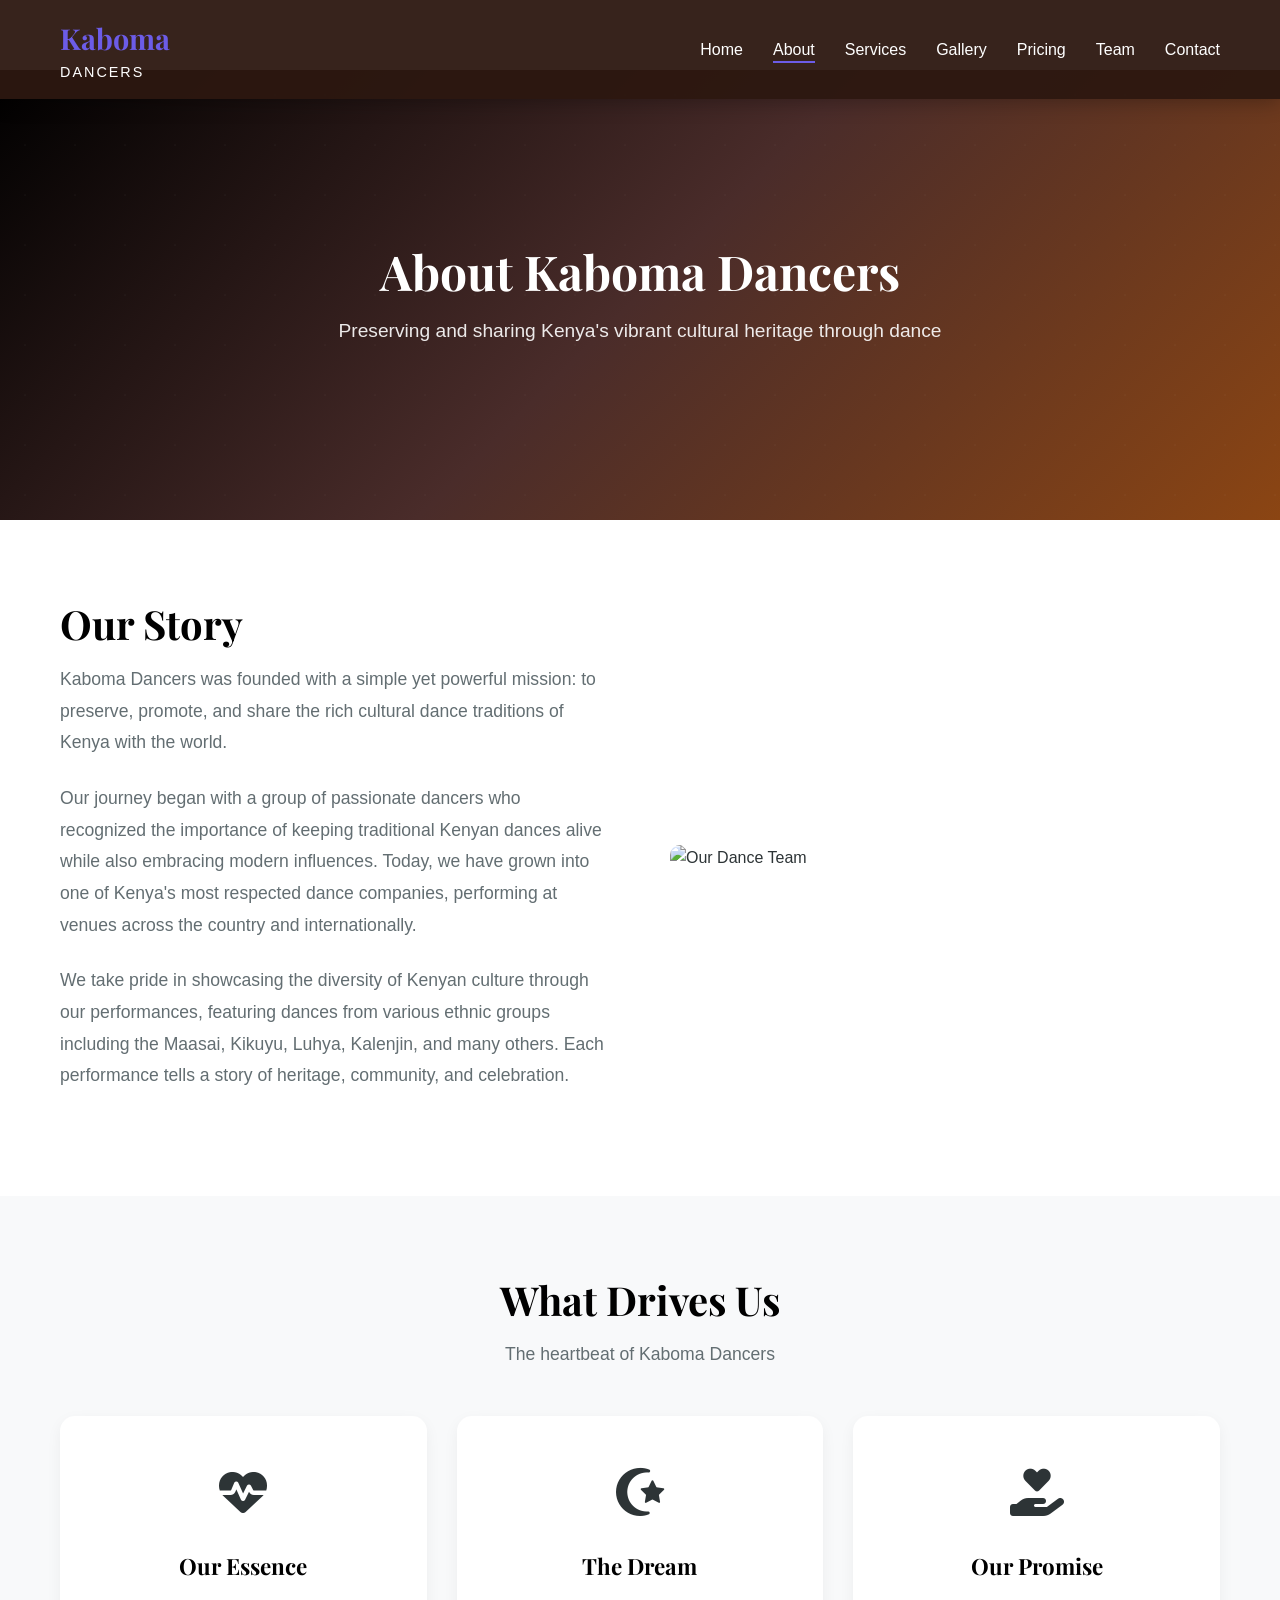
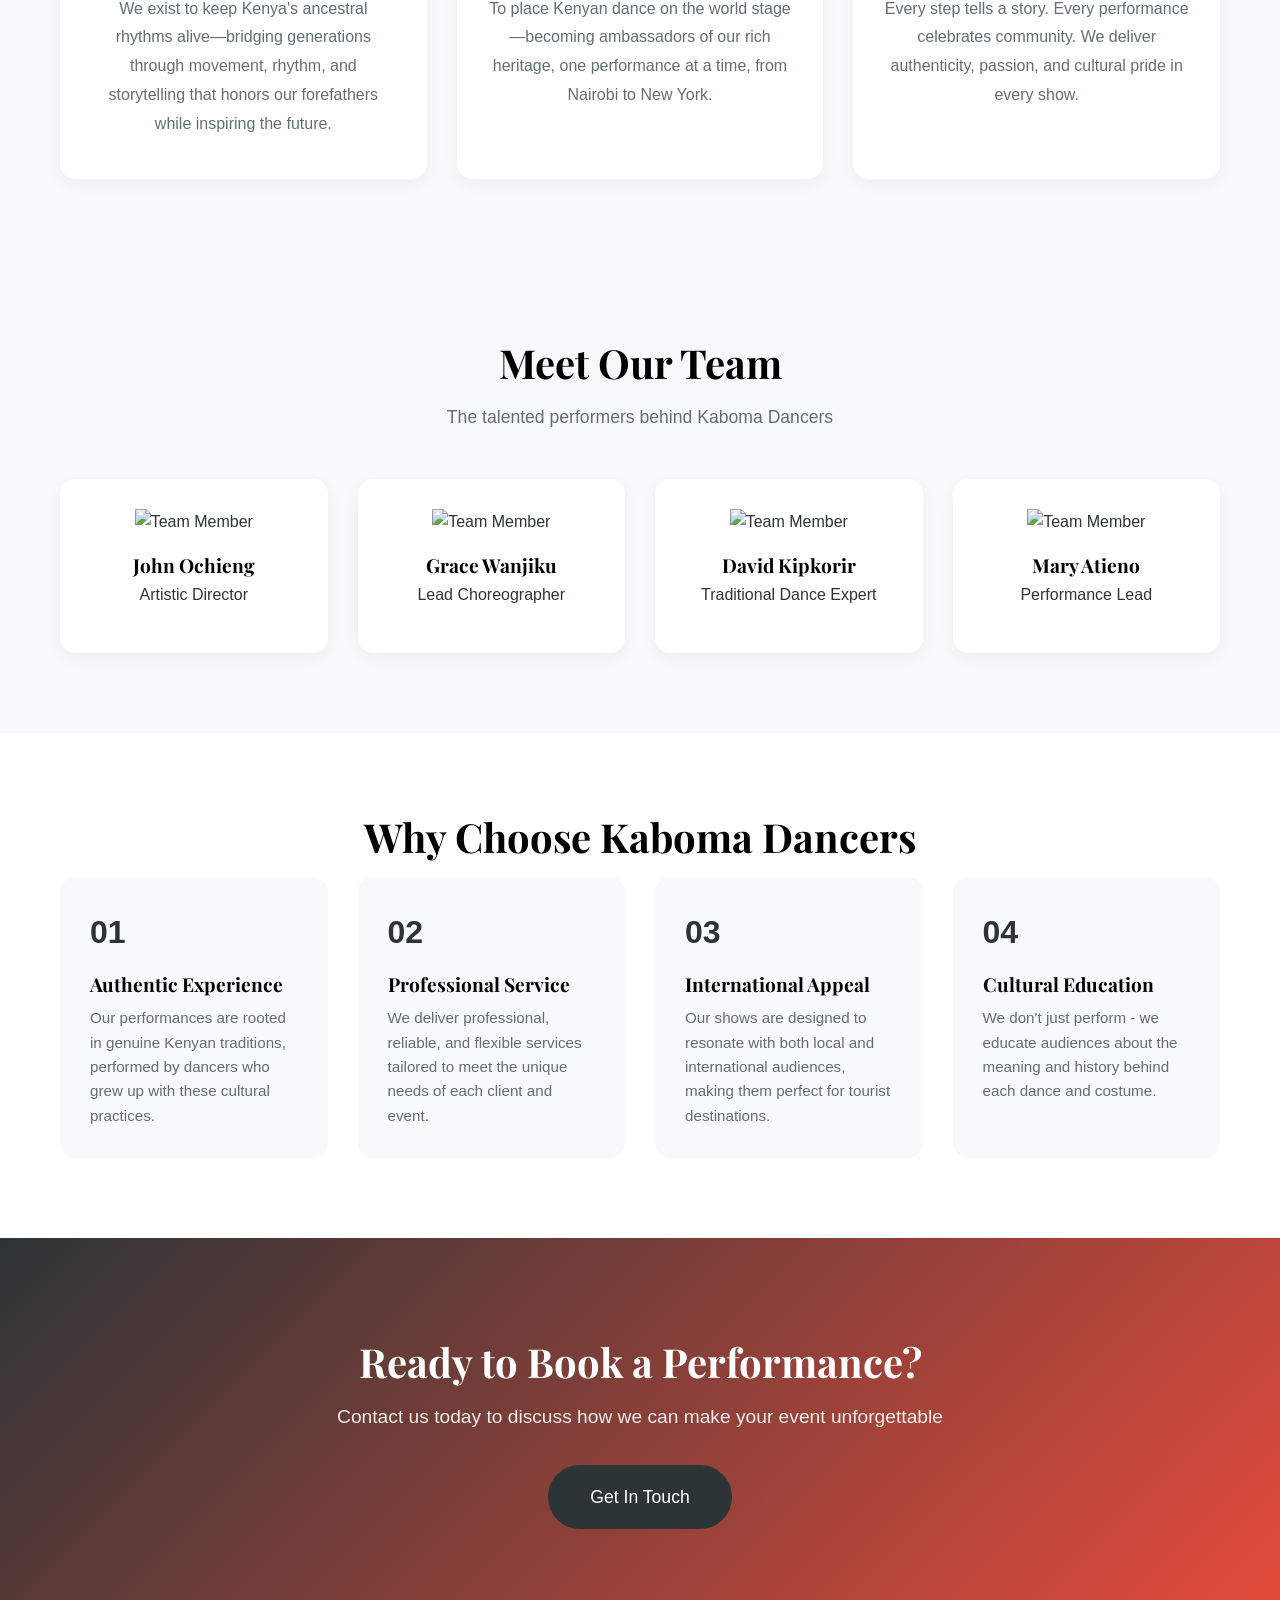
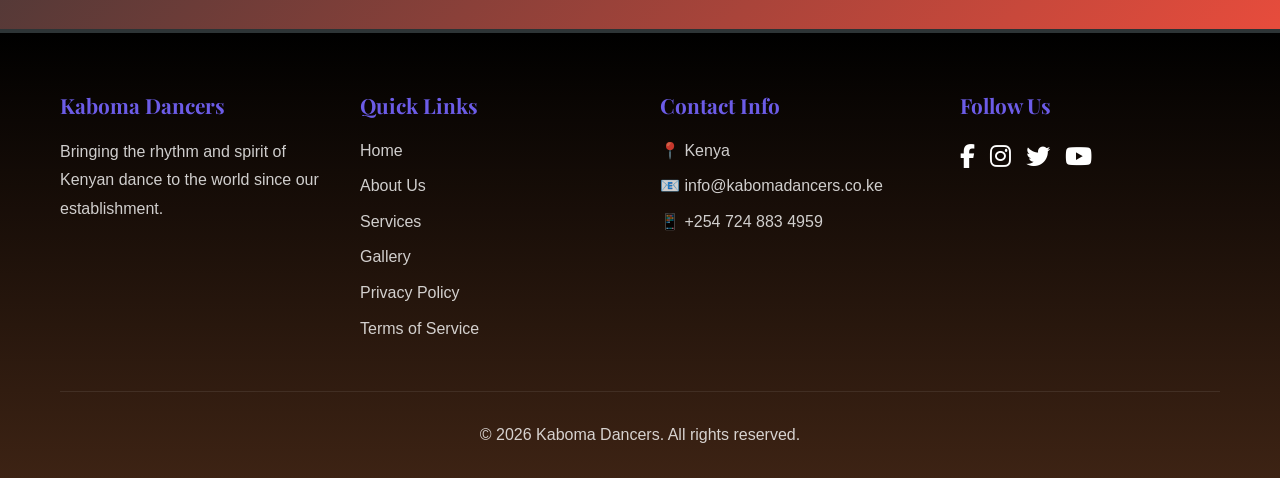
==== about.html @ 8c0aa256 "Add files via upload" ====
<!DOCTYPE html>
<html lang="en">
<head>
    <meta charset="UTF-8">
    <meta name="viewport" content="width=device-width, initial-scale=1.0">
    <meta name="description" content="Learn about Kaboma Dancers - Kenya's premier cultural dance company preserving and sharing traditional dances since 2010. Meet our talented performers.">
    <meta name="keywords" content="about Kaboma Dancers, Kenyan dance company, cultural dance, traditional dance history, African dance performers">
    <meta name="robots" content="index, follow">
    <title>About Us - Kaboma Dancers</title>
    <link rel="icon" type="image/svg+xml" href="data:image/svg+xml,%3Csvg xmlns='http://www.w3.org/2000/svg' viewBox='0 0 100 100'%3E%3Ccircle cx='50' cy='50' r='45' fill='%23c41e3a'/%3E%3Ctext x='50' y='65' font-size='40' text-anchor='middle' fill='white'%3E%F0%9F%8E%83%3C/text%3E%3C/svg%3E">
    <link rel="stylesheet" href="styles.css">
    <link rel="preconnect" href="https://fonts.googleapis.com">
    <link rel="preconnect" href="https://fonts.gstatic.com" crossorigin>
    <link href="https://fonts.googleapis.com/css2?family=Playfair+Display:wght@400;700&family=Poppins:wght@300;400;500;600&display=swap" rel="stylesheet">
    <link rel="stylesheet" href="https://cdnjs.cloudflare.com/ajax/libs/font-awesome/6.4.0/css/all.min.css">
</head>
<body>
    <!-- Header -->
    <header class="header">
        <div class="container">
            <nav class="navbar">
                <a href="index.html" class="logo">
                    <span class="logo-text">Kaboma</span>
                    <span class="logo-subtext">Dancers</span>
                </a>
                <button class="mobile-menu-btn" aria-label="Toggle menu">
                    <span></span>
                    <span></span>
                    <span></span>
                </button>
                <ul class="nav-menu">
                    <li><a href="index.html" class="nav-link">Home</a></li>
                    <li><a href="about.html" class="nav-link active">About</a></li>
                    <li><a href="services.html" class="nav-link">Services</a></li>
                    <li><a href="gallery.html" class="nav-link">Gallery</a></li>
                    <li><a href="pricing.html" class="nav-link">Pricing</a></li>
                    <li><a href="team.html" class="nav-link">Team</a></li>
                    <li><a href="contact.html" class="nav-link">Contact</a></li>
                </ul>
            </nav>
        </div>
    </header>

    <!-- Page Header -->
    <section class="page-header">
        <div class="page-header-overlay"></div>
        <div class="page-header-content">
            <h1>About Kaboma Dancers</h1>
            <p>Preserving and sharing Kenya's vibrant cultural heritage through dance</p>
        </div>
    </section>

    <!-- Our Story -->
    <section class="our-story">
        <div class="container">
            <div class="story-grid">
                <div class="story-content">
                    <h2 class="section-title">Our Story</h2>
                    <p>Kaboma Dancers was founded with a simple yet powerful mission: to preserve, promote, and share the rich cultural dance traditions of Kenya with the world.</p>
                    <p>Our journey began with a group of passionate dancers who recognized the importance of keeping traditional Kenyan dances alive while also embracing modern influences. Today, we have grown into one of Kenya's most respected dance companies, performing at venues across the country and internationally.</p>
                    <p>We take pride in showcasing the diversity of Kenyan culture through our performances, featuring dances from various ethnic groups including the Maasai, Kikuyu, Luhya, Kalenjin, and many others. Each performance tells a story of heritage, community, and celebration.</p>
                </div>
                <div class="story-image">
                    <img src="images/team/team-1.jpg" alt="Our Dance Team" style="width: 100%; height: auto; border-radius: 10px;">
                </div>
            </div>
        </div>
    </section>

    <!-- Our Essence -->
    <section class="mission-vision">
        <div class="container">
            <h2 class="section-title centered">What Drives Us</h2>
            <p class="section-subtitle centered">The heartbeat of Kaboma Dancers</p>
            <div class="mv-grid">
                <div class="mv-card">
                    <div class="mv-icon"><i class="fas fa-heartbeat"></i></div>
                    <h3>Our Essence</h3>
                    <p>We exist to keep Kenya's ancestral rhythms alive—bridging generations through movement, rhythm, and storytelling that honors our forefathers while inspiring the future.</p>
                </div>
                <div class="mv-card">
                    <div class="mv-icon"><i class="fas fa-star-and-crescent"></i></div>
                    <h3>The Dream</h3>
                    <p>To place Kenyan dance on the world stage—becoming ambassadors of our rich heritage, one performance at a time, from Nairobi to New York.</p>
                </div>
                <div class="mv-card">
                    <div class="mv-icon"><i class="fas fa-hand-holding-heart"></i></div>
                    <h3>Our Promise</h3>
                    <p>Every step tells a story. Every performance celebrates community. We deliver authenticity, passion, and cultural pride in every show.</p>
                </div>
            </div>
        </div>
    </section>

    <!-- Our Team -->
    <section class="our-team">
        <div class="container">
            <h2 class="section-title centered">Meet Our Team</h2>
            <p class="section-subtitle centered">The talented performers behind Kaboma Dancers</p>
            <div class="team-grid">
                <div class="team-card">
                    <div class="team-image">
                        <img src="images/team/team-1.jpg" alt="Team Member" style="width: 100%; height: 250px; object-fit: cover;">
                    </div>
                    <h3>John Ochieng</h3>
                    <p class="team-role">Artistic Director</p>
                </div>
                <div class="team-card">
                    <div class="team-image">
                        <img src="images/team/team-2.jpg" alt="Team Member" style="width: 100%; height: 250px; object-fit: cover;">
                    </div>
                    <h3>Grace Wanjiku</h3>
                    <p class="team-role">Lead Choreographer</p>
                </div>
                <div class="team-card">
                    <div class="team-image">
                        <img src="images/team/team-3.jpg" alt="Team Member" style="width: 100%; height: 250px; object-fit: cover;">
                    </div>
                    <h3>David Kipkorir</h3>
                    <p class="team-role">Traditional Dance Expert</p>
                </div>
                <div class="team-card">
                    <div class="team-image">
                        <img src="images/team/team-4.jpg" alt="Team Member" style="width: 100%; height: 250px; object-fit: cover;">
                    </div>
                    <h3>Mary Atieno</h3>
                    <p class="team-role">Performance Lead</p>
                </div>
            </div>
        </div>
    </section>

    <!-- Why Choose Us -->
    <section class="why-choose-us">
        <div class="container">
            <h2 class="section-title centered">Why Choose Kaboma Dancers</h2>
            <div class="why-grid">
                <div class="why-card">
                    <span class="why-number">01</span>
                    <h3>Authentic Experience</h3>
                    <p>Our performances are rooted in genuine Kenyan traditions, performed by dancers who grew up with these cultural practices.</p>
                </div>
                <div class="why-card">
                    <span class="why-number">02</span>
                    <h3>Professional Service</h3>
                    <p>We deliver professional, reliable, and flexible services tailored to meet the unique needs of each client and event.</p>
                </div>
                <div class="why-card">
                    <span class="why-number">03</span>
                    <h3>International Appeal</h3>
                    <p>Our shows are designed to resonate with both local and international audiences, making them perfect for tourist destinations.</p>
                </div>
                <div class="why-card">
                    <span class="why-number">04</span>
                    <h3>Cultural Education</h3>
                    <p>We don't just perform - we educate audiences about the meaning and history behind each dance and costume.</p>
                </div>
            </div>
        </div>
    </section>

    <!-- CTA Section -->
    <section class="cta">
        <div class="container">
            <div class="cta-content">
                <h2>Ready to Book a Performance?</h2>
                <p>Contact us today to discuss how we can make your event unforgettable</p>
                <a href="contact.html" class="btn btn-primary btn-large">Get In Touch</a>
            </div>
        </div>
    </section>

    <!-- Footer -->
    <footer class="footer">
        <div class="container">
            <div class="footer-grid">
                <div class="footer-section">
                    <h3>Kaboma Dancers</h3>
                    <p>Bringing the rhythm and spirit of Kenyan dance to the world since our establishment.</p>
                </div>
                <div class="footer-section">
                    <h3>Quick Links</h3>
                    <ul>
                        <li><a href="index.html">Home</a></li>
                        <li><a href="about.html">About Us</a></li>
                        <li><a href="services.html">Services</a></li>
                        <li><a href="gallery.html">Gallery</a></li>
                        <li><a href="privacy-policy.html">Privacy Policy</a></li>
                        <li><a href="terms.html">Terms of Service</a></li>
                    </ul>
                </div>
                <div class="footer-section">
                    <h3>Contact Info</h3>
                    <ul>
                        <li>📍 Kenya</li>
                        <li>📧 info@kabomadancers.co.ke</li>
                        <li>📱 +254 724 883 4959</li>
                    </ul>
                </div>
                <div class="footer-section">
                    <h3>Follow Us</h3>
                    <div class="social-links">
                        <a href="https://facebook.com/kabomadancers" class="social-link" aria-label="Facebook"><i class="fab fa-facebook-f"></i></a>
                        <a href="https://instagram.com/kabomadancers" class="social-link" aria-label="Instagram"><i class="fab fa-instagram"></i></a>
                        <a href="https://twitter.com/kabomadancers" class="social-link" aria-label="Twitter"><i class="fab fa-twitter"></i></a>
                        <a href="https://youtube.com/kabomadancers" class="social-link" aria-label="YouTube"><i class="fab fa-youtube"></i></a>
                    </div>
                </div>
            </div>
            <div class="footer-bottom">
                <p>&copy; 2026 Kaboma Dancers. All rights reserved.</p>
            </div>
        </div>
    </footer>

    <script src="script.js"></script>
</body>
</html>
---- styles.css ----
/* Reset and Base Styles */
* {
    margin: 0;
    padding: 0;
    box-sizing: border-box;
}

:root {
    /* Modern Vibrant Color Palette */
    --primary-color: #2d3436; /* Dark Charcoal */
    --secondary-color: #6c5ce7; /* Purple */
    --tertiary-color: #00cec9; /* Teal */
    --accent-color: #fd79a8; /* Pink */
    --accent-color-2: #fdcb6e; /* Yellow/Gold */
    --dark-color: #000000; /* Pure Black */
    --light-color: #ffffff; /* Pure White */
    --text-color: #2d3436;
    --text-light: #636e72;
    --gradient-1: linear-gradient(135deg, #6c5ce7, #00cec9);
    --gradient-2: linear-gradient(135deg, #fd79a8, #fdcb6e);
    --transition: all 0.3s ease;
}

html {
    /* Smooth scrolling disabled for cleaner UX */
}

body {
    font-family: 'Roboto', sans-serif;
    line-height: 1.6;
    color: var(--text-color);
    background-color: var(--light-color);
}

/* Skip Link for Accessibility */
.skip-link {
    position: absolute;
    top: -40px;
    left: 0;
    background: var(--primary-color);
    color: white;
    padding: 8px 16px;
    z-index: 10000;
    transition: top 0.3s;
}

.skip-link:focus {
    top: 0;
}

h1, h2, h3, h4, h5, h6 {
    font-family: 'Playfair Display', serif;
    font-weight: 700;
    line-height: 1.2;
}

a {
    text-decoration: none;
    color: inherit;
    transition: var(--transition);
}

ul {
    list-style: none;
}

img {
    max-width: 100%;
    height: auto;
}

.container {
    max-width: 1200px;
    margin: 0 auto;
    padding: 0 20px;
}

.section-title {
    font-size: 2.5rem;
    color: var(--dark-color);
    margin-bottom: 1rem;
}

.section-subtitle {
    font-size: 1.1rem;
    color: var(--text-light);
    margin-bottom: 3rem;
}

.centered {
    text-align: center;
}

/* Buttons */
.btn {
    display: inline-block;
    padding: 14px 32px;
    border-radius: 50px;
    font-weight: 500;
    cursor: pointer;
    transition: var(--transition);
    text-align: center;
}

.btn-primary {
    background-color: var(--primary-color);
    color: white;
    border: 2px solid var(--primary-color);
}

.btn-primary:hover {
    background-color: transparent;
    color: var(--primary-color);
    transform: translateY(-3px);
    box-shadow: 0 10px 25px rgba(212, 175, 55, 0.4);
}

.btn-secondary {
    background-color: transparent;
    color: white;
    border: 2px solid white;
}

.btn-secondary:hover {
    background-color: var(--accent-color);
    color: var(--dark-color);
    border-color: var(--accent-color);
    transform: translateY(-3px);
    box-shadow: 0 10px 25px rgba(212, 175, 55, 0.3);
}

.btn-large {
    padding: 18px 40px;
    font-size: 1.1rem;
}

/* Header */
.header {
    position: fixed;
    top: 0;
    left: 0;
    width: 100%;
    z-index: 1000;
    background-color: rgba(45, 24, 16, 0.95); /* Kenyan Earth Brown */
    padding: 15px 0;
    transition: var(--transition);
    box-shadow: 0 2px 20px rgba(0, 0, 0, 0.3);
}

.navbar {
    display: flex;
    justify-content: space-between;
    align-items: center;
}

.logo {
    display: flex;
    flex-direction: column;
}

.logo-text {
    font-family: 'Playfair Display', serif;
    font-size: 1.8rem;
    font-weight: 700;
    color: var(--secondary-color);
}

.logo-subtext {
    font-size: 0.9rem;
    color: white;
    text-transform: uppercase;
    letter-spacing: 2px;
}

.nav-menu {
    display: flex;
    gap: 30px;
}

.nav-link {
    color: white;
    font-weight: 500;
    position: relative;
    padding: 5px 0;
    transition: var(--transition);
}

.nav-link::after {
    content: '';
    position: absolute;
    bottom: 0;
    left: 0;
    width: 0;
    height: 2px;
    background: var(--secondary-color);
    transition: width 0.4s ease;
}

.nav-link:hover::after,
.nav-link.active::after {
    width: 100%;
}

.nav-link:hover {
    color: var(--secondary-color);
}

.mobile-menu-btn {
    display: none;
    flex-direction: column;
    gap: 5px;
    background: none;
    border: none;
    cursor: pointer;
    padding: 5px;
}

.mobile-menu-btn span {
    width: 25px;
    height: 3px;
    background-color: white;
    transition: var(--transition);
}

/* Hero Section */
.hero {
    min-height: 100vh;
    display: flex;
    align-items: center;
    justify-content: center;
    text-align: center;
    position: relative;
    background: linear-gradient(135deg, var(--dark-color) 0%, #4a2c2a 50%, #8b4513 100%); /* Kenyan earth tones */
    color: white;
    padding: 100px 20px;
    overflow: hidden;
}

.hero-overlay {
    position: absolute;
    top: 0;
    left: 0;
    width: 100%;
    height: 100%;
    background: url('data:image/svg+xml,<svg xmlns="http://www.w3.org/2000/svg" viewBox="0 0 100 100"><circle cx="50" cy="50" r="1" fill="rgba(255,255,255,0.1)"/></svg>');
    background-size: 50px 50px;
}

/* Kenyan tribal pattern overlay */
.hero::before {
    content: '';
    position: absolute;
    top: 0;
    left: 0;
    width: 100%;
    height: 100%;
    background: repeating-linear-gradient(
        45deg,
        transparent,
        transparent 10px,
        rgba(218, 165, 32, 0.03) 10px,
        rgba(218, 165, 32, 0.03) 20px
    );
    pointer-events: none;
}

.hero-content {
    position: relative;
    z-index: 1;
    max-width: 800px;
}

.hero-title {
    font-size: 3.5rem;
    margin-bottom: 1.5rem;
    text-shadow: 2px 2px 4px rgba(0,0,0,0.3);
}

.hero-subtitle {
    font-size: 1.3rem;
    margin-bottom: 2.5rem;
    opacity: 0.9;
}

.hero-buttons {
    display: flex;
    gap: 20px;
    justify-content: center;
    flex-wrap: wrap;
}

.hero-badge {
    display: inline-block;
    background: linear-gradient(135deg, rgba(196, 30, 58, 0.9) 0%, rgba(218, 165, 32, 0.9) 100%);
    color: white;
    padding: 8px 20px;
    border-radius: 30px;
    font-size: 0.85rem;
    font-weight: 600;
    text-transform: uppercase;
    letter-spacing: 1px;
    margin-bottom: 20px;
}

.hero-features {
    display: flex;
    justify-content: center;
    gap: 40px;
    margin-top: 40px;
    flex-wrap: wrap;
}

.hero-feature {
    display: flex;
    align-items: center;
    gap: 10px;
    color: white;
    font-size: 0.95rem;
    opacity: 0.9;
}

.hero-feature i {
    font-size: 1.2rem;
    color: var(--gold-color);
}

/* About Preview */
.about-preview {
    padding: 80px 0;
    background-color: white;
}

.about-grid {
    display: grid;
    grid-template-columns: 1fr 1fr;
    gap: 60px;
    align-items: center;
}

.about-header {
    text-align: center;
    margin-bottom: 50px;
}

.about-header .section-subtitle {
    max-width: 600px;
    margin: 15px auto 0;
}

.about-content {
    padding-right: 20px;
}

.about-content h3 {
    font-family: 'Playfair Display', serif;
    font-size: 1.8rem;
    color: var(--primary-color);
    margin-bottom: 20px;
}

.about-text {
    font-size: 1.1rem;
    color: var(--text-light);
    margin-bottom: 1.5rem;
    line-height: 1.8;
}

.about-features {
    display: grid;
    gap: 30px;
}

.feature-card {
    background: linear-gradient(135deg, #f8f9fa 0%, #e9ecef 100%);
    padding: 30px;
    border-radius: 15px;
    text-align: center;
    transition: var(--transition);
}

.feature-card:hover {
    transform: translateY(-5px);
    box-shadow: 0 10px 30px rgba(0,0,0,0.1);
}

.feature-icon {
    font-size: 3rem;
    margin-bottom: 15px;
}

.feature-card h3 {
    font-size: 1.3rem;
    color: var(--dark-color);
    margin-bottom: 10px;
}

.feature-card p {
    color: var(--text-light);
}

/* Services Preview */
.services-preview {
    padding: 80px 0;
    background-color: #f8f9fa;
}

.services-grid {
    display: grid;
    grid-template-columns: repeat(4, 1fr);
    gap: 30px;
}

.service-card {
    background: white;
    padding: 40px 30px;
    border-radius: 15px;
    text-align: center;
    transition: var(--transition);
    box-shadow: 0 5px 15px rgba(0,0,0,0.05);
}

.service-card:hover {
    transform: translateY(-10px);
    box-shadow: 0 25px 50px rgba(196, 30, 58, 0.2);
    border-bottom: 3px solid var(--primary-color);
}

.service-icon {
    font-size: 3.5rem;
    margin-bottom: 20px;
}

.service-card h3 {
    font-size: 1.4rem;
    color: var(--dark-color);
    margin-bottom: 15px;
}

.service-card p {
    color: var(--text-light);
    margin-bottom: 20px;
}

.service-link {
    color: var(--primary-color);
    font-weight: 600;
}

.service-link:hover {
    color: var(--secondary-color);
}

/* Video Gallery */
.video-gallery {
    padding: 80px 0;
    background-color: white;
}

.video-grid {
    display: grid;
    grid-template-columns: repeat(3, 1fr);
    gap: 30px;
    margin-bottom: 40px;
}

.video-card {
    background: #f8f9fa;
    border-radius: 15px;
    overflow: hidden;
    transition: var(--transition);
}

.video-card:hover {
    transform: translateY(-5px);
    box-shadow: 0 10px 30px rgba(0,0,0,0.15);
}

.video-wrapper {
    position: relative;
    padding-bottom: 56.25%; /* 16:9 aspect ratio */
    height: 0;
    overflow: hidden;
}

.video-wrapper iframe {
    position: absolute;
    top: 0;
    left: 0;
    width: 100%;
    height: 100%;
}

.video-info {
    padding: 25px;
}

.video-info h3 {
    font-size: 1.3rem;
    color: var(--dark-color);
    margin-bottom: 10px;
}

.video-info p {
    color: var(--text-light);
    font-size: 0.95rem;
}

/* Social Media Feeds */
.social-feeds {
    padding: 80px 0;
    background-color: white;
}

.social-grid {
    display: grid;
    grid-template-columns: repeat(4, 1fr);
    gap: 20px;
    margin-bottom: 40px;
}

.social-feed-item {
    position: relative;
    border-radius: 15px;
    overflow: hidden;
    aspect-ratio: 1;
    transition: var(--transition);
}

.social-feed-item:hover {
    transform: scale(1.05);
    box-shadow: 0 15px 40px rgba(0,0,0,0.2);
}

.social-feed-item img {
    width: 100%;
    height: 100%;
    object-fit: cover;
}

.social-overlay {
    position: absolute;
    top: 0;
    left: 0;
    width: 100%;
    height: 100%;
    background: linear-gradient(135deg, rgba(193, 53, 44, 0.9) 0%, rgba(245, 166, 35, 0.9) 100%);
    display: flex;
    flex-direction: column;
    align-items: center;
    justify-content: center;
    opacity: 0;
    transition: var(--transition);
}

.social-feed-item:hover .social-overlay {
    opacity: 1;
}

.social-icon {
    font-size: 2.5rem;
    margin-bottom: 10px;
}

.social-platform {
    color: white;
    font-size: 1.1rem;
    font-weight: 600;
}

.social-follow {
    display: flex;
    gap: 20px;
    justify-content: center;
    flex-wrap: wrap;
}

/* Video Testimonials */
.video-testimonials {
    padding: 80px 0;
    background-color: #f8f9fa;
}

.video-test-grid {
    display: grid;
    grid-template-columns: repeat(3, 1fr);
    gap: 30px;
}

.video-test-card {
    background: white;
    border-radius: 15px;
    overflow: hidden;
    transition: var(--transition);
    box-shadow: 0 5px 15px rgba(0,0,0,0.05);
}

.video-test-card:hover {
    transform: translateY(-5px);
    box-shadow: 0 15px 40px rgba(0,0,0,0.15);
}

.video-test-card .video-wrapper {
    position: relative;
    padding-bottom: 56.25%;
    height: 0;
    overflow: hidden;
}

.video-test-card .video-wrapper iframe {
    position: absolute;
    top: 0;
    left: 0;
    width: 100%;
    height: 100%;
}

.video-test-info {
    padding: 20px;
    text-align: center;
}

.video-test-info h3 {
    font-size: 1.2rem;
    color: var(--dark-color);
    margin-bottom: 8px;
}

.video-test-info p {
    color: var(--text-light);
    font-style: italic;
}

/* Testimonials */
.testimonials {
    padding: 80px 0;
    background-color: white;
}

.testimonials-grid {
    display: grid;
    grid-template-columns: repeat(3, 1fr);
    gap: 30px;
}

.testimonial-card {
    background: #f8f9fa;
    padding: 40px;
    border-radius: 15px;
    transition: var(--transition);
}

.testimonial-card:hover {
    box-shadow: 0 10px 30px rgba(0,0,0,0.1);
}

.testimonial-content {
    margin-bottom: 25px;
}

.testimonial-content p {
    font-style: italic;
    color: var(--text-light);
    line-height: 1.8;
}

.testimonial-author {
    display: flex;
    align-items: center;
    gap: 15px;
}

.author-info strong {
    display: block;
    color: var(--dark-color);
    font-size: 1.1rem;
}

.author-info span {
    color: var(--text-light);
    font-size: 0.9rem;
}

/* CTA Section */
.cta {
    padding: 100px 0;
    background: linear-gradient(135deg, var(--primary-color) 0%, #e74c3c 100%);
    color: white;
    text-align: center;
}

.cta-content h2 {
    font-size: 2.5rem;
    margin-bottom: 1rem;
}

.cta-content p {
    font-size: 1.2rem;
    margin-bottom: 2rem;
    opacity: 0.9;
}

.cta-overlay {
    position: absolute;
    top: 0;
    left: 0;
    right: 0;
    bottom: 0;
    background: url('data:image/svg+xml,<svg xmlns="http://www.w3.org/2000/svg" viewBox="0 0 100 100"><circle cx="50" cy="50" r="40" fill="none" stroke="rgba(255,255,255,0.1)" stroke-width="0.5"/></svg>');
    background-size: 30px;
    opacity: 0.5;
}

.cta-buttons {
    display: flex;
    gap: 20px;
    justify-content: center;
    flex-wrap: wrap;
}

.cta .btn-large {
    padding: 16px 40px;
    font-size: 1.1rem;
}

.cta .btn-secondary {
    background: transparent;
    border: 2px solid white;
    color: white;
}

.cta .btn-secondary:hover {
    background: white;
    color: var(--primary-color);
}

/* Footer */
.footer {
    background: linear-gradient(180deg, var(--dark-color) 0%, #3d2314 100%);
    color: white;
    padding: 60px 0 30px;
    border-top: 4px solid var(--primary-color);
}

.footer-grid {
    display: grid;
    grid-template-columns: repeat(4, 1fr);
    gap: 40px;
    margin-bottom: 40px;
}

.footer-section h3 {
    font-size: 1.3rem;
    margin-bottom: 20px;
    color: var(--secondary-color);
}

.footer-section p {
    opacity: 0.8;
    line-height: 1.8;
}

.footer-section ul {
    opacity: 0.8;
}

.footer-section ul li {
    margin-bottom: 10px;
}

.footer-section ul li a:hover {
    color: var(--secondary-color);
}

.social-links {
    display: flex;
    gap: 15px;
}

.social-link {
    font-size: 1.5rem;
    transition: var(--transition);
}

.social-link:hover {
    transform: scale(1.2);
}

.footer-bottom {
    text-align: center;
    padding-top: 30px;
    border-top: 1px solid rgba(255,255,255,0.1);
    opacity: 0.8;
}

/* Chat Widget */
.chat-widget {
    position: fixed;
    bottom: 20px;
    right: 20px;
    z-index: 1500;
}

.chat-toggle {
    width: 60px;
    height: 60px;
    border-radius: 50%;
    background: linear-gradient(135deg, var(--primary-color) 0%, #e74c3c 100%);
    border: none;
    cursor: pointer;
    box-shadow: 0 5px 20px rgba(0,0,0,0.3);
    transition: var(--transition);
    display: flex;
    align-items: center;
    justify-content: center;
}

.chat-toggle:hover {
    transform: scale(1.1);
}

.chat-toggle .chat-icon {
    font-size: 1.8rem;
}

.chat-close-icon {
    color: white;
    font-size: 1.5rem;
}

.chat-window {
    position: absolute;
    bottom: 75px;
    right: 0;
    width: 350px;
    background: white;
    border-radius: 15px;
    box-shadow: 0 10px 50px rgba(0,0,0,0.3);
    overflow: hidden;
    display: none;
    animation: chatSlideIn 0.3s ease;
}

@keyframes chatSlideIn {
    from {
        opacity: 0;
        transform: translateY(20px);
    }
    to {
        opacity: 1;
        transform: translateY(0);
    }
}

.chat-window.active {
    display: block;
}

.chat-header {
    background: linear-gradient(135deg, var(--dark-color) 0%, #16213e 100%);
    color: white;
    padding: 15px 20px;
    display: flex;
    justify-content: space-between;
    align-items: center;
}

.chat-header h3 {
    font-size: 1.1rem;
    margin: 0;
}

.chat-status {
    font-size: 0.8rem;
    color: #2ecc71;
}

.chat-body {
    height: 250px;
    overflow-y: auto;
    padding: 20px;
    background: #f8f9fa;
}

.chat-message {
    margin-bottom: 15px;
    max-width: 80%;
    padding: 12px 15px;
    border-radius: 15px;
    font-size: 0.95rem;
    line-height: 1.4;
}

.chat-message.bot {
    background: white;
    border-bottom-left-radius: 5px;
    box-shadow: 0 2px 10px rgba(0,0,0,0.05);
}

.chat-message.user {
    background: var(--primary-color);
    color: white;
    margin-left: auto;
    border-bottom-right-radius: 5px;
}

.chat-quick-replies {
    padding: 10px 15px;
    display: flex;
    gap: 10px;
    flex-wrap: wrap;
    border-top: 1px solid #e9ecef;
}

.quick-reply {
    padding: 8px 15px;
    background: #f8f9fa;
    border: 1px solid #e9ecef;
    border-radius: 20px;
    font-size: 0.85rem;
    cursor: pointer;
    transition: var(--transition);
}

.quick-reply:hover {
    background: var(--primary-color);
    color: white;
    border-color: var(--primary-color);
}

.chat-input {
    display: flex;
    padding: 15px;
    border-top: 1px solid #e9ecef;
}

.chat-input input {
    flex: 1;
    padding: 12px 15px;
    border: 1px solid #e9ecef;
    border-radius: 25px;
    outline: none;
    font-family: inherit;
}

.chat-input input:focus {
    border-color: var(--primary-color);
}

.chat-input button {
    width: 45px;
    height: 45px;
    border-radius: 50%;
    background: var(--primary-color);
    border: none;
    color: white;
    cursor: pointer;
    margin-left: 10px;
    transition: var(--transition);
}

.chat-input button:hover {
    background: #e74c3c;
}

/* Responsive Design */
@media (max-width: 1024px) {
    .services-grid {
        grid-template-columns: repeat(2, 1fr);
    }
    
    .video-grid {
        grid-template-columns: repeat(2, 1fr);
    }
    
    .video-test-grid {
        grid-template-columns: repeat(2, 1fr);
    }
    
    .social-grid {
        grid-template-columns: repeat(4, 1fr);
    }
    
    .footer-grid {
        grid-template-columns: repeat(2, 1fr);
    }
}

@media (max-width: 768px) {
    .mobile-menu-btn {
        display: flex;
    }
    
    .nav-menu {
        position: fixed;
        top: 70px;
        left: 0;
        width: 100%;
        background-color: var(--dark-color);
        flex-direction: column;
        padding: 20px;
        gap: 15px;
        transform: translateY(-150%);
        transition: var(--transition);
    }
    
    .nav-menu.active {
        transform: translateY(0);
    }
    
    .hero-title {
        font-size: 2.5rem;
    }
    
    .hero-subtitle {
        font-size: 1.1rem;
    }
    
    .about-grid {
        grid-template-columns: 1fr;
        gap: 40px;
    }
    
    .about-content {
        padding-right: 0;
    }
    
    .services-grid {
        grid-template-columns: 1fr;
    }
    
    .video-grid {
        grid-template-columns: 1fr;
    }
    
    .video-test-grid {
        grid-template-columns: 1fr;
    }
    
    .social-grid {
        grid-template-columns: repeat(2, 1fr);
    }
    
    .testimonials-grid {
        grid-template-columns: 1fr;
    }
    
    .footer-grid {
        grid-template-columns: 1fr;
        text-align: center;
    }
    
    .social-links {
        justify-content: center;
    }
}

@media (max-width: 480px) {
    .hero-title {
        font-size: 2rem;
    }
    
    .section-title {
        font-size: 2rem;
    }
    
    .hero-buttons {
        flex-direction: column;
        align-items: center;
    }
    
    .btn {
        width: 100%;
        max-width: 280px;
    }
}

/* Animation Classes */
.fade-in {
    opacity: 0;
    transform: translateY(20px);
    transition: opacity 0.6s ease, transform 0.6s ease;
}

.fade-in.visible {
    opacity: 1;
    transform: translateY(0);
}

/* Page Header */
.page-header {
    min-height: 50vh;
    display: flex;
    align-items: center;
    justify-content: center;
    text-align: center;
    position: relative;
    background: linear-gradient(135deg, var(--dark-color) 0%, #4a2c2a 50%, #8b4513 100%);
    color: white;
    padding: 100px 20px;
    margin-top: 70px;
}

.page-header-overlay {
    position: absolute;
    top: 0;
    left: 0;
    width: 100%;
    height: 100%;
    background: url('data:image/svg+xml,<svg xmlns="http://www.w3.org/2000/svg" viewBox="0 0 100 100"><circle cx="50" cy="50" r="1" fill="rgba(255,255,255,0.1)"/></svg>');
    background-size: 50px 50px;
}

.page-header-content {
    position: relative;
    z-index: 1;
}

.page-header h1 {
    font-size: 3rem;
    margin-bottom: 1rem;
}

.page-header p {
    font-size: 1.2rem;
    opacity: 0.9;
}

/* Mission & Vision */
.mission-vision {
    padding: 80px 0;
    background-color: #f8f9fa;
}

.mv-grid {
    display: grid;
    grid-template-columns: repeat(3, 1fr);
    gap: 30px;
}

.mv-card {
    background: white;
    padding: 40px 30px;
    border-radius: 15px;
    text-align: center;
    transition: var(--transition);
    box-shadow: 0 5px 15px rgba(0,0,0,0.05);
}

.mv-card:hover {
    transform: translateY(-5px);
    box-shadow: 0 15px 30px rgba(0,0,0,0.1);
}

.mv-icon {
    font-size: 3rem;
    margin-bottom: 20px;
}

.mv-card h3 {
    font-size: 1.4rem;
    color: var(--dark-color);
    margin-bottom: 15px;
}

.mv-card p {
    color: var(--text-light);
    line-height: 1.8;
}

/* Our Story */
.our-story {
    padding: 80px 0;
    background-color: white;
}

.story-grid {
    display: grid;
    grid-template-columns: 1fr 1fr;
    gap: 60px;
    align-items: center;
}

.story-content p {
    font-size: 1.1rem;
    color: var(--text-light);
    margin-bottom: 1.5rem;
    line-height: 1.8;
}

.story-image {
    display: flex;
    justify-content: center;
    align-items: center;
}

.image-placeholder {
    width: 100%;
    max-width: 400px;
    height: 300px;
    background: linear-gradient(135deg, #f8f9fa 0%, #e9ecef 100%);
    border-radius: 15px;
    display: flex;
    flex-direction: column;
    align-items: center;
    justify-content: center;
    color: var(--text-light);
}

.image-placeholder span {
    font-size: 4rem;
    margin-bottom: 10px;
}

.image-placeholder.small {
    width: 150px;
    height: 150px;
    border-radius: 50%;
}

.image-placeholder.small span {
    font-size: 3rem;
}

/* Our Team */
.our-team {
    padding: 80px 0;
    background-color: #f8f9fa;
}

.team-grid {
    display: grid;
    grid-template-columns: repeat(4, 1fr);
    gap: 30px;
}

.team-card {
    background: white;
    border-radius: 15px;
    padding: 30px;
    text-align: center;
    transition: var(--transition);
    box-shadow: 0 5px 15px rgba(0,0,0,0.05);
}

.team-card:hover {
    transform: translateY(-5px);
    box-shadow: 0 15px 30px rgba(0,0,0,0.1);
}

.team-image {
    margin-bottom: 20px;
}

.team-card h3 {
    font-size: 1.2rem;
    color: var(--dark-color);
    margin-bottom: 5px;
}

.team-role {
    color: var(--primary-color);
    font-weight: 500;
    margin-bottom: 15px;
}

.team-bio {
    color: var(--text-light);
    font-size: 0.9rem;
    line-height: 1.6;
}

/* Why Choose Us */
.why-choose-us {
    padding: 80px 0;
    background-color: white;
}

.why-grid {
    display: grid;
    grid-template-columns: repeat(4, 1fr);
    gap: 30px;
}

.why-card {
    padding: 30px;
    border-radius: 15px;
    background: #f8f9fa;
    transition: var(--transition);
}

.why-card:hover {
    background: var(--dark-color);
    color: white;
}

.why-card:hover h3 {
    color: white;
}

.why-number {
    font-size: 2rem;
    font-weight: 700;
    color: var(--primary-color);
    display: block;
    margin-bottom: 15px;
}

.why-card h3 {
    font-size: 1.2rem;
    color: var(--dark-color);
    margin-bottom: 10px;
    transition: var(--transition);
}

.why-card p {
    color: var(--text-light);
    font-size: 0.95rem;
    transition: var(--transition);
}

/* Service Detail Cards */
.main-services {
    padding: 80px 0;
    background-color: white;
}

.services-detail-grid {
    display: grid;
    gap: 30px;
}

.service-detail-card {
    display: grid;
    grid-template-columns: 150px 1fr;
    gap: 40px;
    background: #f8f9fa;
    padding: 40px;
    border-radius: 15px;
    align-items: center;
    transition: var(--transition);
}

.service-detail-card:hover {
    box-shadow: 0 10px 30px rgba(0,0,0,0.1);
}

.service-detail-icon {
    font-size: 4rem;
    text-align: center;
}

.service-detail-content h3 {
    font-size: 1.5rem;
    color: var(--dark-color);
    margin-bottom: 15px;
}

.service-detail-content p {
    color: var(--text-light);
    margin-bottom: 15px;
}

.service-detail-content ul {
    margin-bottom: 20px;
}

.service-detail-content ul li {
    padding: 5px 0;
    padding-left: 25px;
    position: relative;
    color: var(--text-light);
}

.service-detail-content ul li::before {
    content: '✓';
    position: absolute;
    left: 0;
    color: var(--primary-color);
    font-weight: bold;
}

.service-duration {
    font-weight: 600;
    color: var(--dark-color);
    margin-bottom: 20px;
}

/* Performance Types */
.performance-types {
    padding: 80px 0;
    background-color: #f8f9fa;
}

.dance-types-grid {
    display: grid;
    grid-template-columns: repeat(4, 1fr);
    gap: 30px;
}

.dance-type-card {
    background: white;
    padding: 30px;
    border-radius: 15px;
    transition: var(--transition);
}

.dance-type-card:hover {
    transform: translateY(-5px);
    box-shadow: 0 10px 30px rgba(0,0,0,0.1);
}

.dance-type-card h3 {
    font-size: 1.2rem;
    color: var(--dark-color);
    margin-bottom: 10px;
}

.dance-type-card p {
    color: var(--text-light);
    font-size: 0.95rem;
}

/* Pricing */
.pricing {
    padding: 80px 0;
    background-color: white;
}

.pricing-grid {
    display: grid;
    grid-template-columns: repeat(3, 1fr);
    gap: 30px;
    align-items: center;
}

.pricing-card {
    background: #f8f9fa;
    padding: 40px 30px;
    border-radius: 15px;
    text-align: center;
    transition: var(--transition);
}

.pricing-card:hover {
    transform: translateY(-5px);
    box-shadow: 0 15px 30px rgba(0,0,0,0.1);
}

.pricing-card.featured {
    background: var(--dark-color);
    color: white;
    transform: scale(1.05);
}

.pricing-card.featured h3,
.pricing-card.featured .price {
    color: white;
}

.pricing-card h3 {
    font-size: 1.3rem;
    color: var(--dark-color);
    margin-bottom: 15px;
}

.price {
    font-size: 2rem;
    font-weight: 700;
    color: var(--primary-color);
    margin-bottom: 25px;
}

.pricing-card ul {
    margin-bottom: 30px;
}

.pricing-card ul li {
    padding: 10px 0;
    border-bottom: 1px solid rgba(0,0,0,0.05);
    color: var(--text-light);
}

.pricing-card.featured ul li {
    border-bottom-color: rgba(255,255,255,0.1);
    color: rgba(255,255,255,0.8);
}

/* FAQ */
.faq {
    padding: 80px 0;
    background-color: #f8f9fa;
}

.faq-grid {
    display: grid;
    grid-template-columns: repeat(2, 1fr);
    gap: 30px;
}

.faq-item {
    background: white;
    padding: 30px;
    border-radius: 15px;
    transition: var(--transition);
}

.faq-item:hover {
    box-shadow: 0 10px 30px rgba(0,0,0,0.1);
}

.faq-item h3 {
    font-size: 1.1rem;
    color: var(--dark-color);
    margin-bottom: 15px;
}

.faq-item p {
    color: var(--text-light);
    line-height: 1.7;
}

/* Gallery */
.gallery-section {
    padding: 80px 0;
    background-color: white;
}

.gallery-filter {
    display: flex;
    justify-content: center;
    gap: 15px;
    margin-bottom: 40px;
    flex-wrap: wrap;
}

.filter-btn {
    padding: 12px 25px;
    border: 2px solid var(--dark-color);
    background: transparent;
    color: var(--dark-color);
    border-radius: 50px;
    cursor: pointer;
    font-weight: 500;
    transition: var(--transition);
}

.filter-btn:hover,
.filter-btn.active {
    background: var(--dark-color);
    color: white;
}

.gallery-grid {
    display: grid;
    grid-template-columns: repeat(3, 1fr);
    gap: 20px;
}

.gallery-item {
    border-radius: 15px;
    overflow: hidden;
    transition: var(--transition);
}

.gallery-item:hover {
    transform: scale(1.02);
}

.gallery-placeholder {
    height: 250px;
    background: linear-gradient(135deg, #f8f9fa 0%, #e9ecef 100%);
    display: flex;
    flex-direction: column;
    align-items: center;
    justify-content: center;
    color: var(--text-light);
    transition: var(--transition);
}

.gallery-placeholder:hover {
    background: linear-gradient(135deg, var(--dark-color) 0%, #16213e 100%);
    color: white;
}

.gallery-placeholder span {
    font-size: 3rem;
    margin-bottom: 10px;
}

/* Gallery Item with Images */
.gallery-item {
    position: relative;
    border-radius: 15px;
    overflow: hidden;
    transition: var(--transition);
    cursor: pointer;
    aspect-ratio: 4/3;
}

.gallery-item:hover {
    transform: scale(1.02);
    box-shadow: 0 10px 30px rgba(0,0,0,0.2);
}

.gallery-item img {
    width: 100%;
    height: 100%;
    object-fit: cover;
    transition: var(--transition);
}

.gallery-item:hover img {
    transform: scale(1.1);
}

.gallery-overlay {
    position: absolute;
    top: 0;
    left: 0;
    width: 100%;
    height: 100%;
    background: rgba(0,0,0,0.6);
    display: flex;
    flex-direction: column;
    align-items: center;
    justify-content: center;
    opacity: 0;
    transition: var(--transition);
}

.gallery-item:hover .gallery-overlay {
    opacity: 1;
}

.zoom-icon {
    font-size: 2rem;
    margin-bottom: 10px;
}

.gallery-overlay p {
    color: white;
    font-size: 1.1rem;
    font-weight: 500;
}

/* Lightbox Modal */
.lightbox {
    display: none;
    position: fixed;
    z-index: 2000;
    left: 0;
    top: 0;
    width: 100%;
    height: 100%;
    overflow: auto;
    background-color: rgba(0,0,0,0.95);
    animation: lightboxFadeIn 0.3s ease;
}

@keyframes lightboxFadeIn {
    from { opacity: 0; }
    to { opacity: 1; }
}

/* Gallery Filter Animation */
@keyframes fadeIn {
    from { opacity: 0; }
    to { opacity: 1; }
}

.lightbox-content {
    margin: auto;
    display: block;
    max-width: 90%;
    max-height: 80vh;
    position: absolute;
    top: 50%;
    left: 50%;
    transform: translate(-50%, -50%);
    border-radius: 10px;
}

#lightbox-caption {
    margin: auto;
    display: block;
    width: 80%;
    max-width: 700px;
    text-align: center;
    color: white;
    padding: 20px 0;
    font-size: 1.2rem;
    position: absolute;
    bottom: 20px;
    left: 50%;
    transform: translateX(-50%);
}

.lightbox-close {
    position: absolute;
    top: 20px;
    right: 35px;
    color: white;
    font-size: 40px;
    font-weight: bold;
    cursor: pointer;
    transition: var(--transition);
    z-index: 2001;
}

.lightbox-close:hover {
    color: var(--secondary-color);
}

/* Video Gallery */
.video-gallery {
    padding: 80px 0;
    background-color: #f8f9fa;
}

.video-grid {
    display: grid;
    grid-template-columns: repeat(3, 1fr);
    gap: 30px;
}

.video-item {
    border-radius: 15px;
    overflow: hidden;
    transition: var(--transition);
}

.video-item:hover {
    transform: scale(1.02);
}

.video-placeholder {
    height: 200px;
    background: linear-gradient(135deg, var(--dark-color) 0%, #16213e 100%);
    display: flex;
    flex-direction: column;
    align-items: center;
    justify-content: center;
    color: white;
    cursor: pointer;
    position: relative;
    transition: var(--transition);
}

.video-placeholder:hover {
    background: linear-gradient(135deg, var(--primary-color) 0%, #e74c3c 100%);
}

.video-placeholder span:first-child {
    font-size: 3rem;
    margin-bottom: 10px;
}

.video-duration {
    font-size: 0.9rem;
    opacity: 0.8;
}

/* Gallery Testimonials */
.gallery-testimonials {
    padding: 80px 0;
    background-color: white;
}

/* Contact Section */
.contact-section {
    padding: 80px 0;
    background-color: white;
}

/* Map Section */
.map-section {
    padding: 80px 0;
    background-color: #f8f9fa;
}

.map-wrapper {
    border-radius: 15px;
    overflow: hidden;
    box-shadow: 0 10px 40px rgba(0,0,0,0.1);
    margin-bottom: 40px;
}

.map-wrapper iframe {
    display: block;
    width: 100%;
}

.map-info {
    display: flex;
    justify-content: center;
    gap: 60px;
    flex-wrap: wrap;
}

.map-info-item {
    display: flex;
    align-items: center;
    gap: 15px;
}

.map-icon {
    font-size: 2rem;
}

.map-info-item h4 {
    font-size: 1.1rem;
    color: var(--dark-color);
    margin-bottom: 5px;
}

.map-info-item p {
    color: var(--text-light);
}

.contact-grid {
    display: grid;
    grid-template-columns: 1.5fr 1fr;
    gap: 60px;
}

.contact-form-wrapper {
    background: #f8f9fa;
    padding: 40px;
    border-radius: 15px;
}

.contact-form-wrapper .section-title {
    margin-bottom: 10px;
}

.contact-subtitle {
    color: var(--text-light);
    margin-bottom: 30px;
}

.form-row {
    display: grid;
    grid-template-columns: 1fr 1fr;
    gap: 20px;
}

.form-group {
    margin-bottom: 20px;
}

.form-group label {
    display: block;
    margin-bottom: 8px;
    font-weight: 500;
    color: var(--dark-color);
}

.form-group input,
.form-group select,
.form-group textarea {
    width: 100%;
    padding: 14px 18px;
    border: 2px solid #e9ecef;
    border-radius: 10px;
    font-family: inherit;
    font-size: 1rem;
    transition: var(--transition);
}

.form-group input:focus,
.form-group select:focus,
.form-group textarea:focus {
    outline: none;
    border-color: var(--primary-color);
}

.checkbox-group {
    margin: 25px 0;
}

.checkbox-label {
    display: flex !important;
    align-items: center;
    gap: 12px;
    cursor: pointer;
    font-weight: 400 !important;
}

.checkbox-label input[type="checkbox"] {
    width: 20px !important;
    height: 20px;
    cursor: pointer;
}

.contact-info-wrapper .section-title {
    margin-bottom: 30px;
}

.contact-info {
    margin-bottom: 30px;
}

.contact-item {
    display: flex;
    gap: 20px;
    margin-bottom: 25px;
    padding: 20px;
    background: #f8f9fa;
    border-radius: 10px;
}

.contact-icon {
    font-size: 2rem;
}

.contact-details h3 {
    font-size: 1.1rem;
    color: var(--dark-color);
    margin-bottom: 5px;
}

.contact-details p {
    color: var(--text-light);
    font-size: 0.95rem;
}

.contact-details .social-links {
    display: flex;
    flex-direction: column;
    gap: 10px;
}

.contact-details .social-link {
    font-size: 1rem;
}

.quick-info-card {
    background: var(--dark-color);
    color: white;
    padding: 30px;
    border-radius: 15px;
}

.quick-info-card h3 {
    font-size: 1.2rem;
    margin-bottom: 20px;
    color: var(--secondary-color);
}

.quick-info-card ul li {
    padding: 8px 0;
    border-bottom: 1px solid rgba(255,255,255,0.1);
}

.quick-info-card ul li:last-child {
    border-bottom: none;
}

/* Map Section */
.map-section {
    padding: 80px 0;
    background-color: #f8f9fa;
}

.map-placeholder {
    height: 300px;
    background: linear-gradient(135deg, #e9ecef 0%, #dee2e6 100%);
    border-radius: 15px;
    display: flex;
    flex-direction: column;
    align-items: center;
    justify-content: center;
    color: var(--text-light);
}

.map-placeholder span {
    font-size: 4rem;
    margin-bottom: 15px;
}

.map-placeholder p {
    font-size: 1.2rem;
    font-weight: 500;
}

.map-container {
    width: 100%;
    border-radius: 15px;
    overflow: hidden;
    box-shadow: 0 10px 40px rgba(0, 0, 0, 0.15);
}

.map-container iframe {
    display: block;
}

/* Form Response Messages */
.form-response {
    margin-top: 20px;
}

.form-response .form-success {
    background-color: #d4edda;
    border: 1px solid #c3e6cb;
    color: #155724;
    padding: 15px 20px;
    border-radius: 8px;
    font-size: 1rem;
}

.form-response .form-error {
    background-color: #f8d7da;
    border: 1px solid #f5c6cb;
    color: #721c24;
    padding: 15px 20px;
    border-radius: 8px;
    font-size: 1rem;
    margin-bottom: 10px;
}

.form-response .form-errors {
    list-style: none;
    padding: 0;
    margin: 0;
}

.form-response .form-errors li {
    color: #721c24;
    padding: 5px 0;
    font-size: 0.9rem;
}

.form-response .form-errors li:before {
    content: "• ";
}

.map-note {
    font-size: 1rem !important;
    font-weight: 400 !important;
    margin-top: 10px;
}

/* Contact FAQ */
.contact-faq {
    padding: 80px 0;
    background-color: white;
}

@media (max-width: 1024px) {
    .mv-grid,
    .team-grid,
    .dance-types-grid,
    .why-grid {
        grid-template-columns: repeat(2, 1fr);
    }
    
    .pricing-grid {
        grid-template-columns: 1fr;
    }
    
    .pricing-card.featured {
        transform: none;
    }
    
    .gallery-grid {
        grid-template-columns: repeat(2, 1fr);
    }
    
    .video-grid {
        grid-template-columns: repeat(2, 1fr);
    }
    
    .faq-grid {
        grid-template-columns: 1fr;
    }
}

@media (max-width: 768px) {
    .page-header h1 {
        font-size: 2.5rem;
    }
    
    .story-grid {
        grid-template-columns: 1fr;
    }
    
    .story-image {
        order: -1;
    }
    
    .service-detail-card {
        grid-template-columns: 1fr;
        text-align: center;
    }
    
    .mv-grid,
    .team-grid,
    .dance-types-grid,
    .why-grid,
    .gallery-grid,
    .video-grid {
        grid-template-columns: 1fr;
    }
    
    .contact-grid {
        grid-template-columns: 1fr;
    }
    
    .form-row {
        grid-template-columns: 1fr;
    }
    
    .pricing-card.featured {
        order: -1;
    }
}

@media (max-width: 480px) {
    .page-header h1 {
        font-size: 2rem;
    }
    
    .contact-form-wrapper {
        padding: 25px;
    }
}

/* ===================================
   Featured Performances Section
=================================== */
.featured-performances {
    padding: 80px 0;
    background: linear-gradient(135deg, #f8f5f0 0%, #fff 50%, #f8f5f0 100%);
}

.performances-grid {
    display: grid;
    grid-template-columns: repeat(auto-fit, minmax(280px, 1fr));
    gap: 30px;
    margin-top: 40px;
}

.performance-card {
    background: white;
    border-radius: 16px;
    overflow: hidden;
    box-shadow: 0 4px 20px rgba(0, 0, 0, 0.08);
    transition: transform 0.3s ease, box-shadow 0.3s ease;
}

.performance-card:hover {
    transform: translateY(-8px);
    box-shadow: 0 12px 40px rgba(0, 0, 0, 0.15);
}

.performance-image {
    height: 200px;
    overflow: hidden;
}

.performance-image img {
    width: 100%;
    height: 100%;
    object-fit: cover;
    transition: transform 0.3s ease;
}

.performance-card:hover .performance-image img {
    transform: scale(1.05);
}

.performance-content {
    padding: 24px;
}

.performance-content h3 {
    font-family: 'Playfair Display', serif;
    font-size: 1.4rem;
    color: var(--primary-color);
    margin-bottom: 12px;
}

.performance-content p {
    color: #666;
    line-height: 1.6;
    margin-bottom: 16px;
}

.performance-link {
    color: var(--secondary-color);
    font-weight: 600;
    text-decoration: none;
    display: inline-flex;
    align-items: center;
    gap: 8px;
    transition: gap 0.3s ease;
}

.performance-link:hover {
    gap: 12px;
}

.performance-link i {
    font-size: 0.9rem;
}

/* Performance Statistics */
.stats-section {
    padding: 80px 0;
    background: linear-gradient(135deg, #1a1a2e 0%, #16213e 100%);
}

.stats-grid {
    display: grid;
    grid-template-columns: repeat(4, 1fr);
    gap: 40px;
}

.stat-item {
    text-align: center;
    color: white;
}

.stat-number {
    font-size: 3.5rem;
    font-weight: 700;
    color: var(--primary-color);
    margin-bottom: 10px;
    line-height: 1;
}

.stat-label {
    font-size: 1.1rem;
    color: rgba(255,255,255,0.8);
    font-weight: 500;
}

@media (max-width: 992px) {
    .stats-grid {
        grid-template-columns: repeat(2, 1fr);
        gap: 40px 20px;
    }
    
    .stat-number {
        font-size: 2.8rem;
    }
}

@media (max-width: 576px) {
    .stats-grid {
        grid-template-columns: 1fr;
    }
    
    .stat-number {
        font-size: 2.5rem;
    }
}

/* FAQ Section */
.faq-section {
    padding: 80px 0;
    background-color: #f8f9fa;
}

.faq-grid {
    max-width: 800px;
    margin: 40px auto 0;
}

.faq-item {
    background: white;
    border-radius: 10px;
    margin-bottom: 15px;
    overflow: hidden;
    box-shadow: 0 2px 10px rgba(0,0,0,0.05);
}

.faq-question {
    width: 100%;
    padding: 20px 25px;
    background: white;
    border: none;
    text-align: left;
    font-size: 1.1rem;
    font-weight: 500;
    color: var(--dark-color);
    cursor: pointer;
    display: flex;
    justify-content: space-between;
    align-items: center;
    transition: var(--transition);
}

.faq-question:hover {
    background: #f8f9fa;
}

.faq-icon {
    font-size: 1.5rem;
    font-weight: 300;
    color: var(--primary-color);
    transition: var(--transition);
}

.faq-item.active .faq-icon {
    transform: rotate(45deg);
}

.faq-answer {
    max-height: 0;
    overflow: hidden;
    transition: max-height 0.3s ease;
}

.faq-item.active .faq-answer {
    max-height: 300px;
}

.faq-answer p {
    padding: 0 25px 20px;
    color: var(--text-light);
    line-height: 1.7;
}

@media (max-width: 768px) {
    .faq-question {
        font-size: 1rem;
        padding: 15px 20px;
    }
    
    .faq-answer p {
        padding: 0 20px 15px;
    }
}

/* Language Switcher */
.language-switcher {
    position: absolute;
    right: 120px;
    top: 50%;
    transform: translateY(-50%);
    background: transparent;
    border: 2px solid rgba(255,255,255,0.3);
    border-radius: 25px;
    padding: 5px 15px;
    cursor: pointer;
    display: flex;
    align-items: center;
    gap: 8px;
    transition: var(--transition);
}

.language-switcher:hover {
    border-color: var(--primary-color);
}

.language-switcher .lang-en,
.language-switcher .lang-sw {
    color: rgba(255,255,255,0.6);
    font-weight: 600;
    font-size: 0.85rem;
    transition: var(--transition);
}

.language-switcher .lang-en.active,
.language-switcher .lang-sw.active {
    color: white;
}

@media (max-width: 992px) {
    .language-switcher {
        position: static;
        transform: none;
        margin-left: auto;
        margin-top: 15px;
    }
}

@media (max-width: 768px) {
    .language-switcher {
        width: 100%;
        justify-content: center;
    }
}

/* Scroll to Top Button */
.scroll-to-top {
    position: fixed;
    bottom: 30px;
    right: 30px;
    width: 50px;
    height: 50px;
    background-color: var(--primary-color);
    color: white;
    border: none;
    border-radius: 50%;
    cursor: pointer;
    display: none;
    align-items: center;
    justify-content: center;
    font-size: 1.2rem;
    box-shadow: 0 4px 15px rgba(196, 30, 58, 0.4);
    transition: var(--transition);
    z-index: 9999;
}

.scroll-to-top:hover {
    background-color: var(--dark-color);
    transform: translateY(-3px);
}

.scroll-to-top.visible {
    display: flex;
}

/* Content Section for Legal Pages */
.content-section {
    padding: 80px 0;
    background-color: white;
}

.content-wrapper {
    max-width: 800px;
    margin: 0 auto;
}

.content-wrapper h2 {
    font-size: 1.8rem;
    color: var(--dark-color);
    margin-top: 40px;
    margin-bottom: 20px;
}

.content-wrapper h2:first-child {
    margin-top: 0;
}

.content-wrapper p {
    color: var(--text-light);
    line-height: 1.8;
    margin-bottom: 20px;
}

.content-wrapper ul {
    list-style: disc;
    margin-left: 20px;
    margin-bottom: 20px;
}

.content-wrapper ul li {
    color: var(--text-light);
    line-height: 1.8;
    margin-bottom: 10px;
}

.content-wrapper .last-updated {
    margin-top: 40px;
    padding-top: 20px;
    border-top: 1px solid #e9ecef;
    font-size: 0.9rem;
}
  
/* Statistics Section */  
.statistics {  
    padding: 80px 0;  
    background-color: var(--primary-color);  
    color: white;  
}  
.stats-grid {  
    display: grid;  
    grid-template-columns: repeat(4, 1fr);  
    gap: 30px;  
    text-align: center;  
}
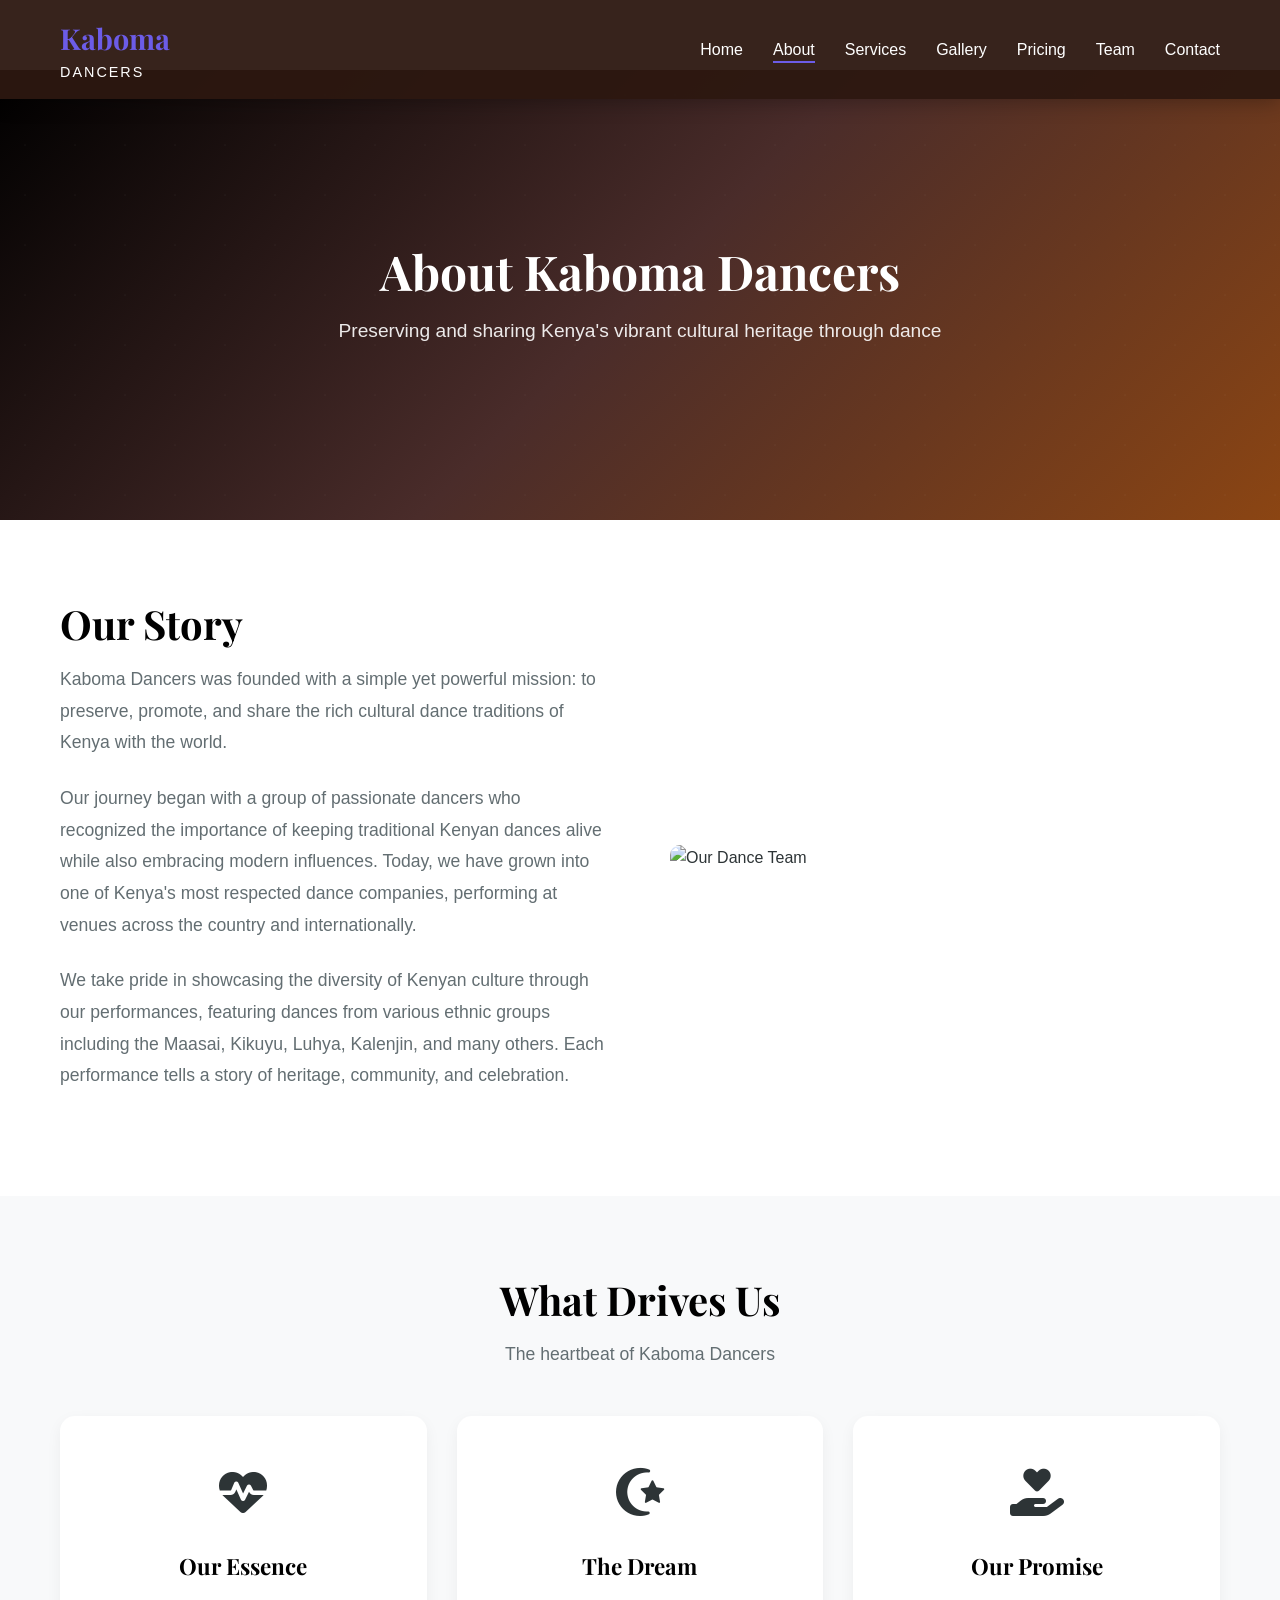
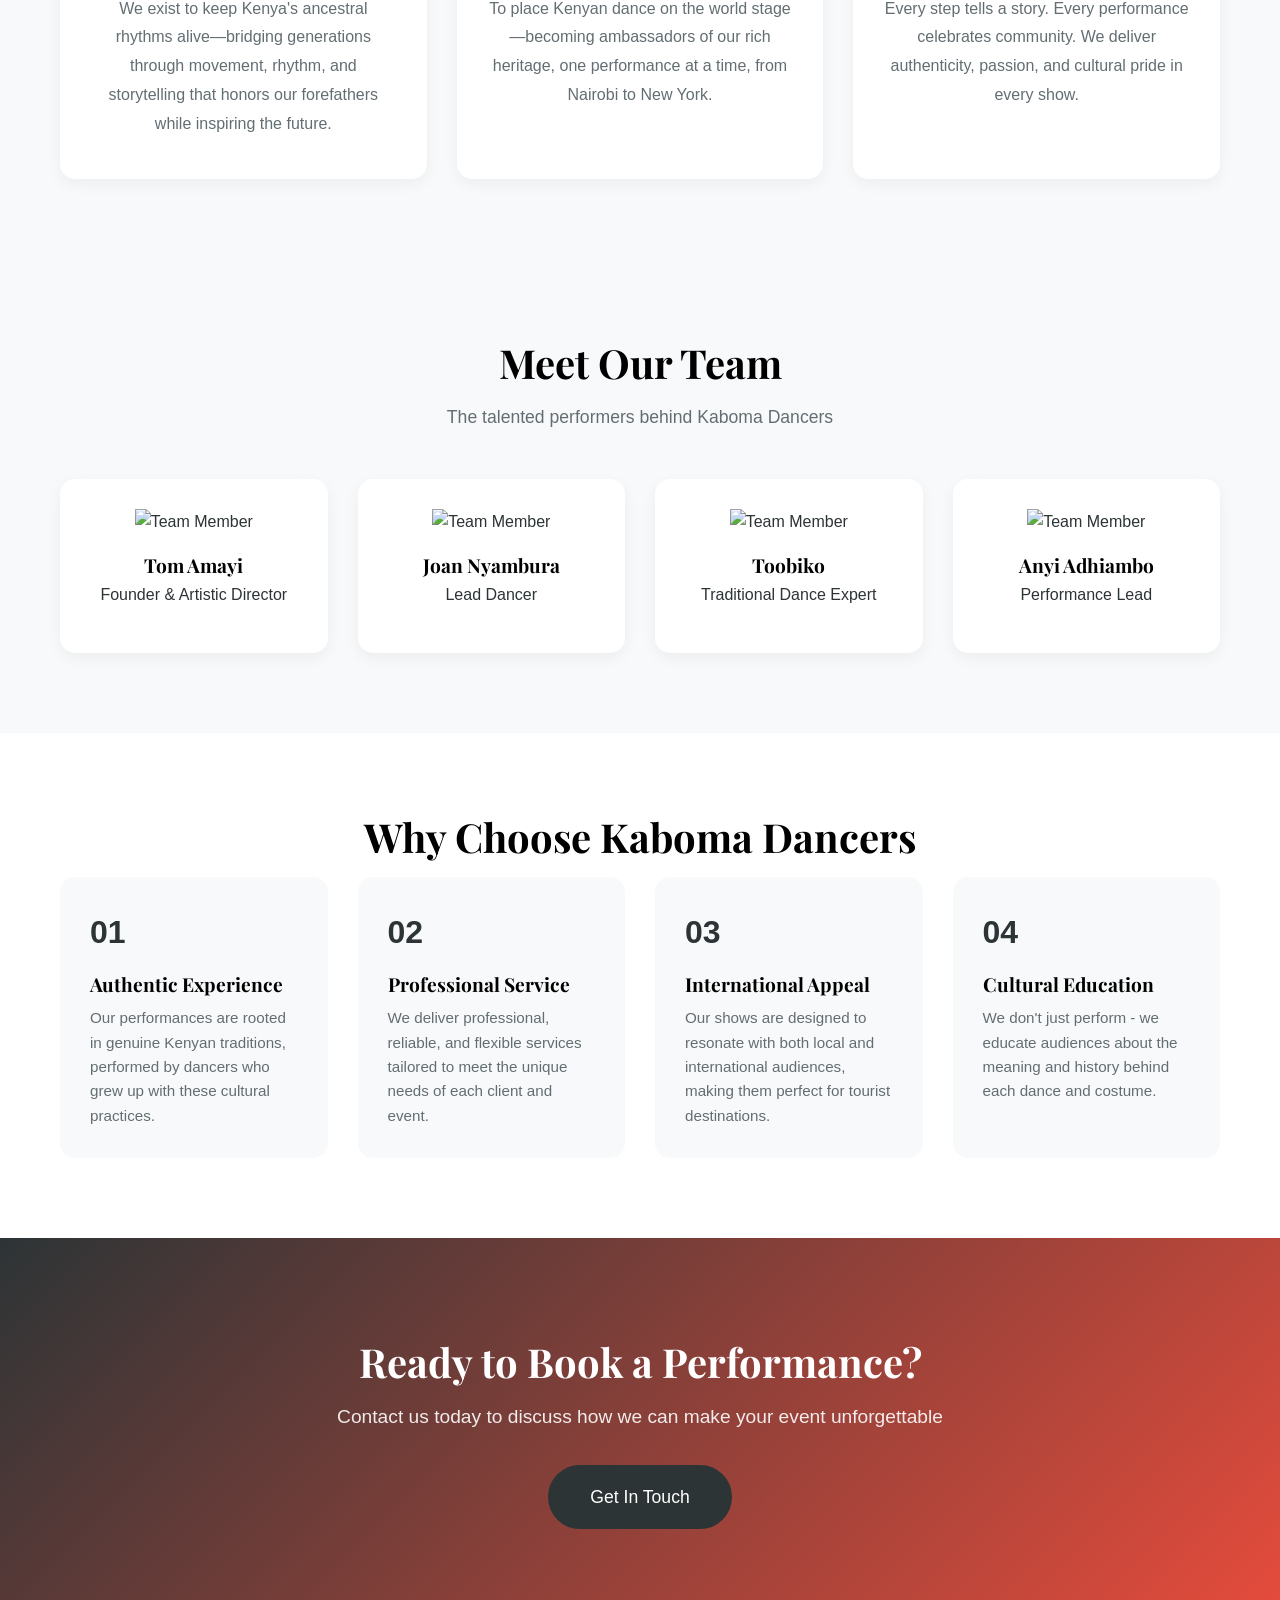
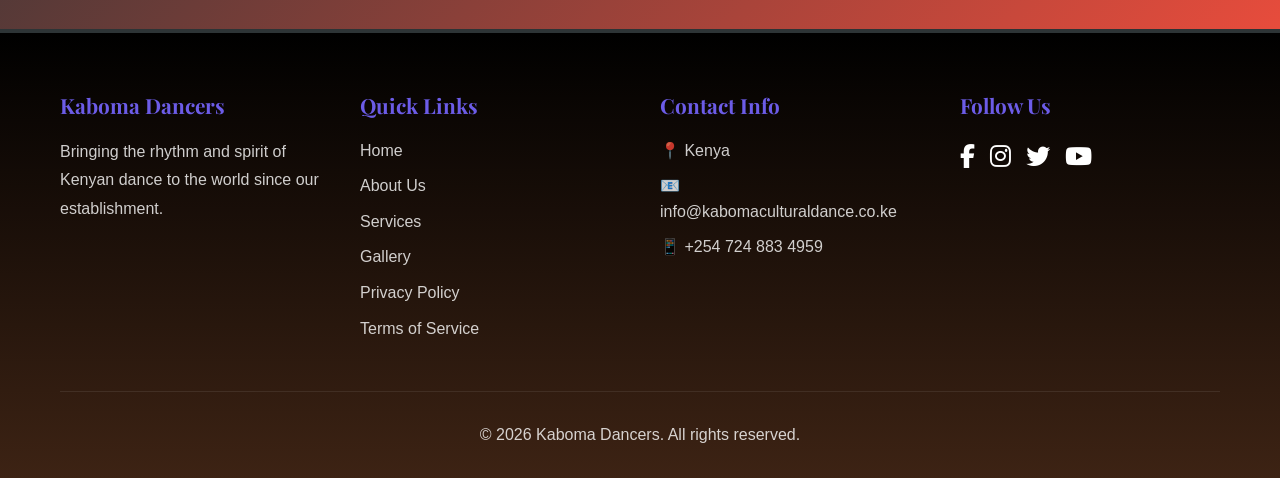
==== commit e881eb7a: "Add files via upload" ====
--- a/about.html
+++ b/about.html
@@ -102,28 +102,28 @@
                     <div class="team-image">
                         <img src="images/team/team-1.jpg" alt="Team Member" style="width: 100%; height: 250px; object-fit: cover;">
                     </div>
-                    <h3>John Ochieng</h3>
-                    <p class="team-role">Artistic Director</p>
+                    <h3>Tom Amayi</h3>
+                    <p class="team-role">Founder & Artistic Director</p>
                 </div>
                 <div class="team-card">
                     <div class="team-image">
                         <img src="images/team/team-2.jpg" alt="Team Member" style="width: 100%; height: 250px; object-fit: cover;">
                     </div>
-                    <h3>Grace Wanjiku</h3>
-                    <p class="team-role">Lead Choreographer</p>
+                    <h3>Joan Nyambura</h3>
+                    <p class="team-role">Lead Dancer</p>
                 </div>
                 <div class="team-card">
                     <div class="team-image">
                         <img src="images/team/team-3.jpg" alt="Team Member" style="width: 100%; height: 250px; object-fit: cover;">
                     </div>
-                    <h3>David Kipkorir</h3>
+                    <h3>Toobiko</h3>
                     <p class="team-role">Traditional Dance Expert</p>
                 </div>
                 <div class="team-card">
                     <div class="team-image">
                         <img src="images/team/team-4.jpg" alt="Team Member" style="width: 100%; height: 250px; object-fit: cover;">
                     </div>
-                    <h3>Mary Atieno</h3>
+                    <h3>Anyi Adhiambo</h3>
                     <p class="team-role">Performance Lead</p>
                 </div>
             </div>
@@ -193,17 +193,17 @@
                     <h3>Contact Info</h3>
                     <ul>
                         <li>📍 Kenya</li>
-                        <li>📧 info@kabomadancers.co.ke</li>
+                        <li>📧 info@kabomaculturaldance.co.ke</li>
                         <li>📱 +254 724 883 4959</li>
                     </ul>
                 </div>
                 <div class="footer-section">
                     <h3>Follow Us</h3>
                     <div class="social-links">
-                        <a href="https://facebook.com/kabomadancers" class="social-link" aria-label="Facebook"><i class="fab fa-facebook-f"></i></a>
-                        <a href="https://instagram.com/kabomadancers" class="social-link" aria-label="Instagram"><i class="fab fa-instagram"></i></a>
-                        <a href="https://twitter.com/kabomadancers" class="social-link" aria-label="Twitter"><i class="fab fa-twitter"></i></a>
-                        <a href="https://youtube.com/kabomadancers" class="social-link" aria-label="YouTube"><i class="fab fa-youtube"></i></a>
+                        <a href="https://facebook.com/kabomaculturaldance" class="social-link" aria-label="Facebook"><i class="fab fa-facebook-f"></i></a>
+                        <a href="https://instagram.com/kabomaculturaldance" class="social-link" aria-label="Instagram"><i class="fab fa-instagram"></i></a>
+                        <a href="https://twitter.com/kabomaculturaldance" class="social-link" aria-label="Twitter"><i class="fab fa-twitter"></i></a>
+                        <a href="https://youtube.com/kabomaculturaldance" class="social-link" aria-label="YouTube"><i class="fab fa-youtube"></i></a>
                     </div>
                 </div>
             </div>
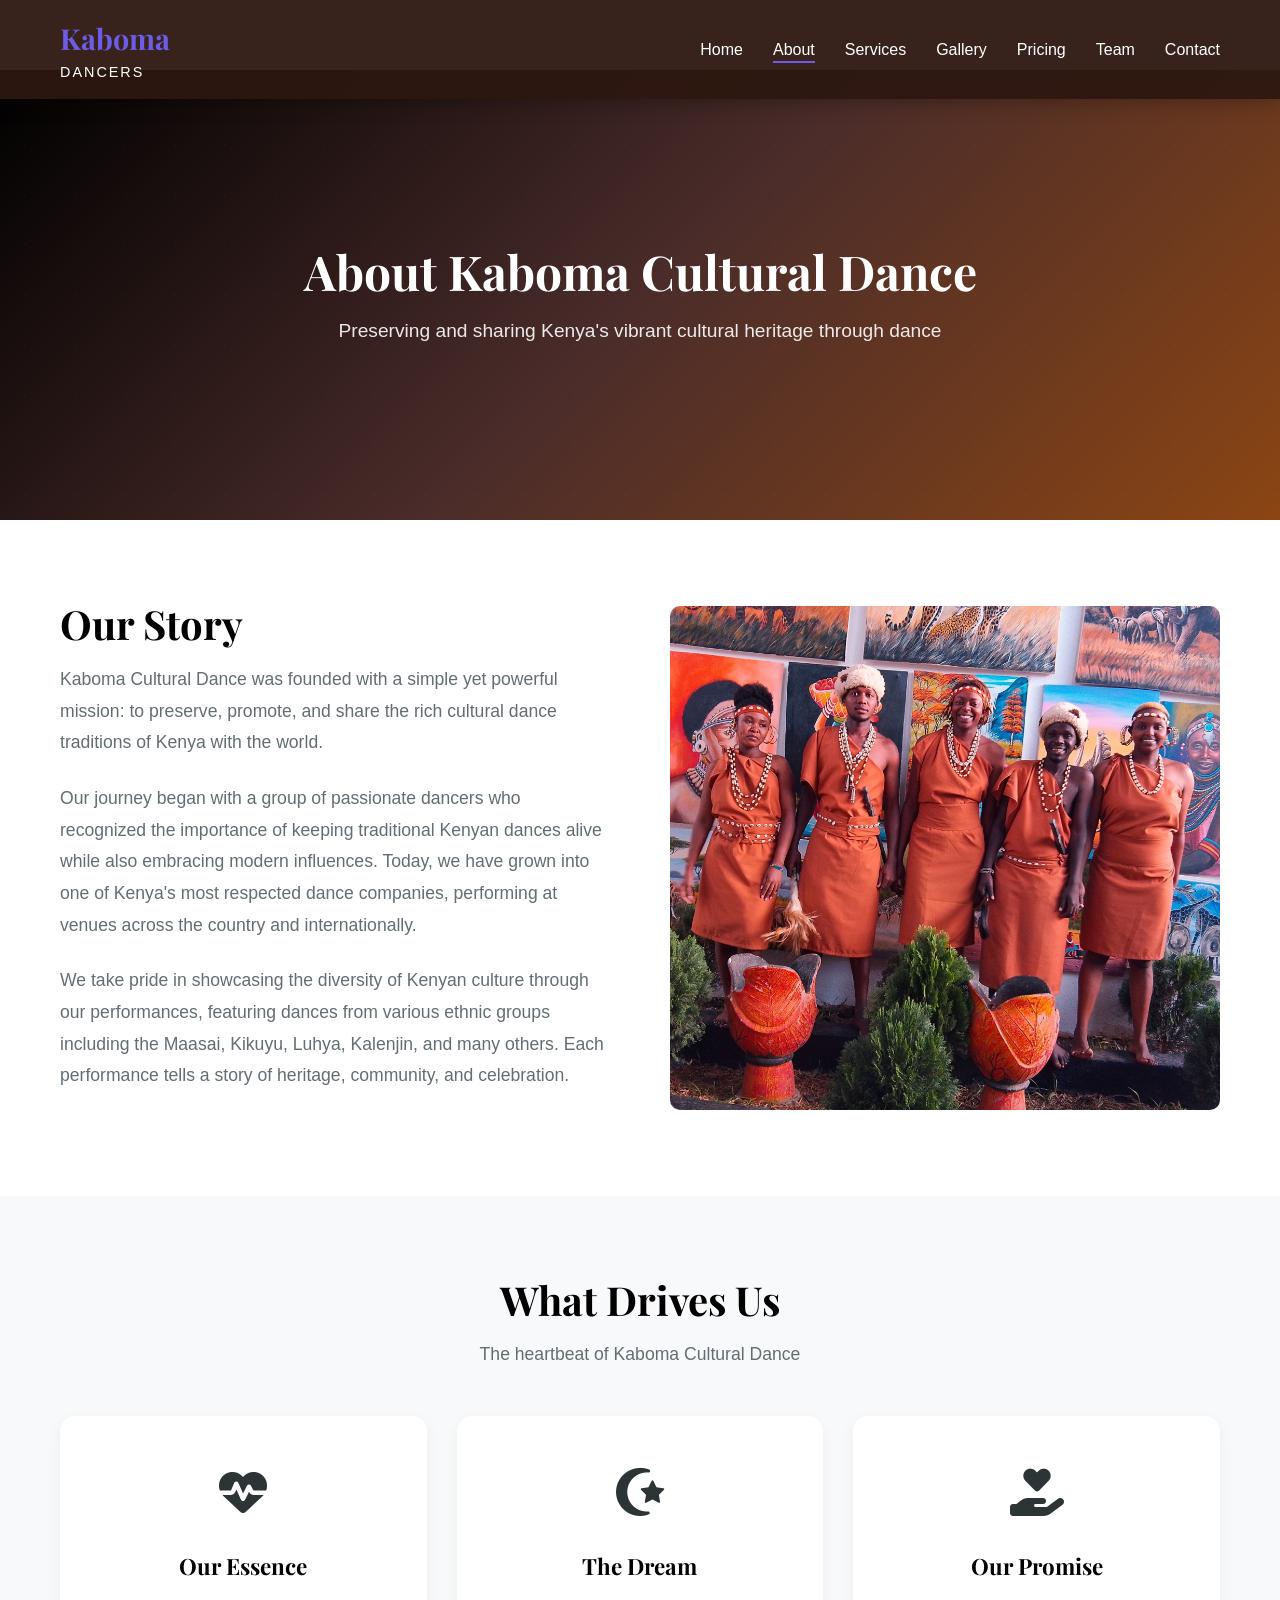
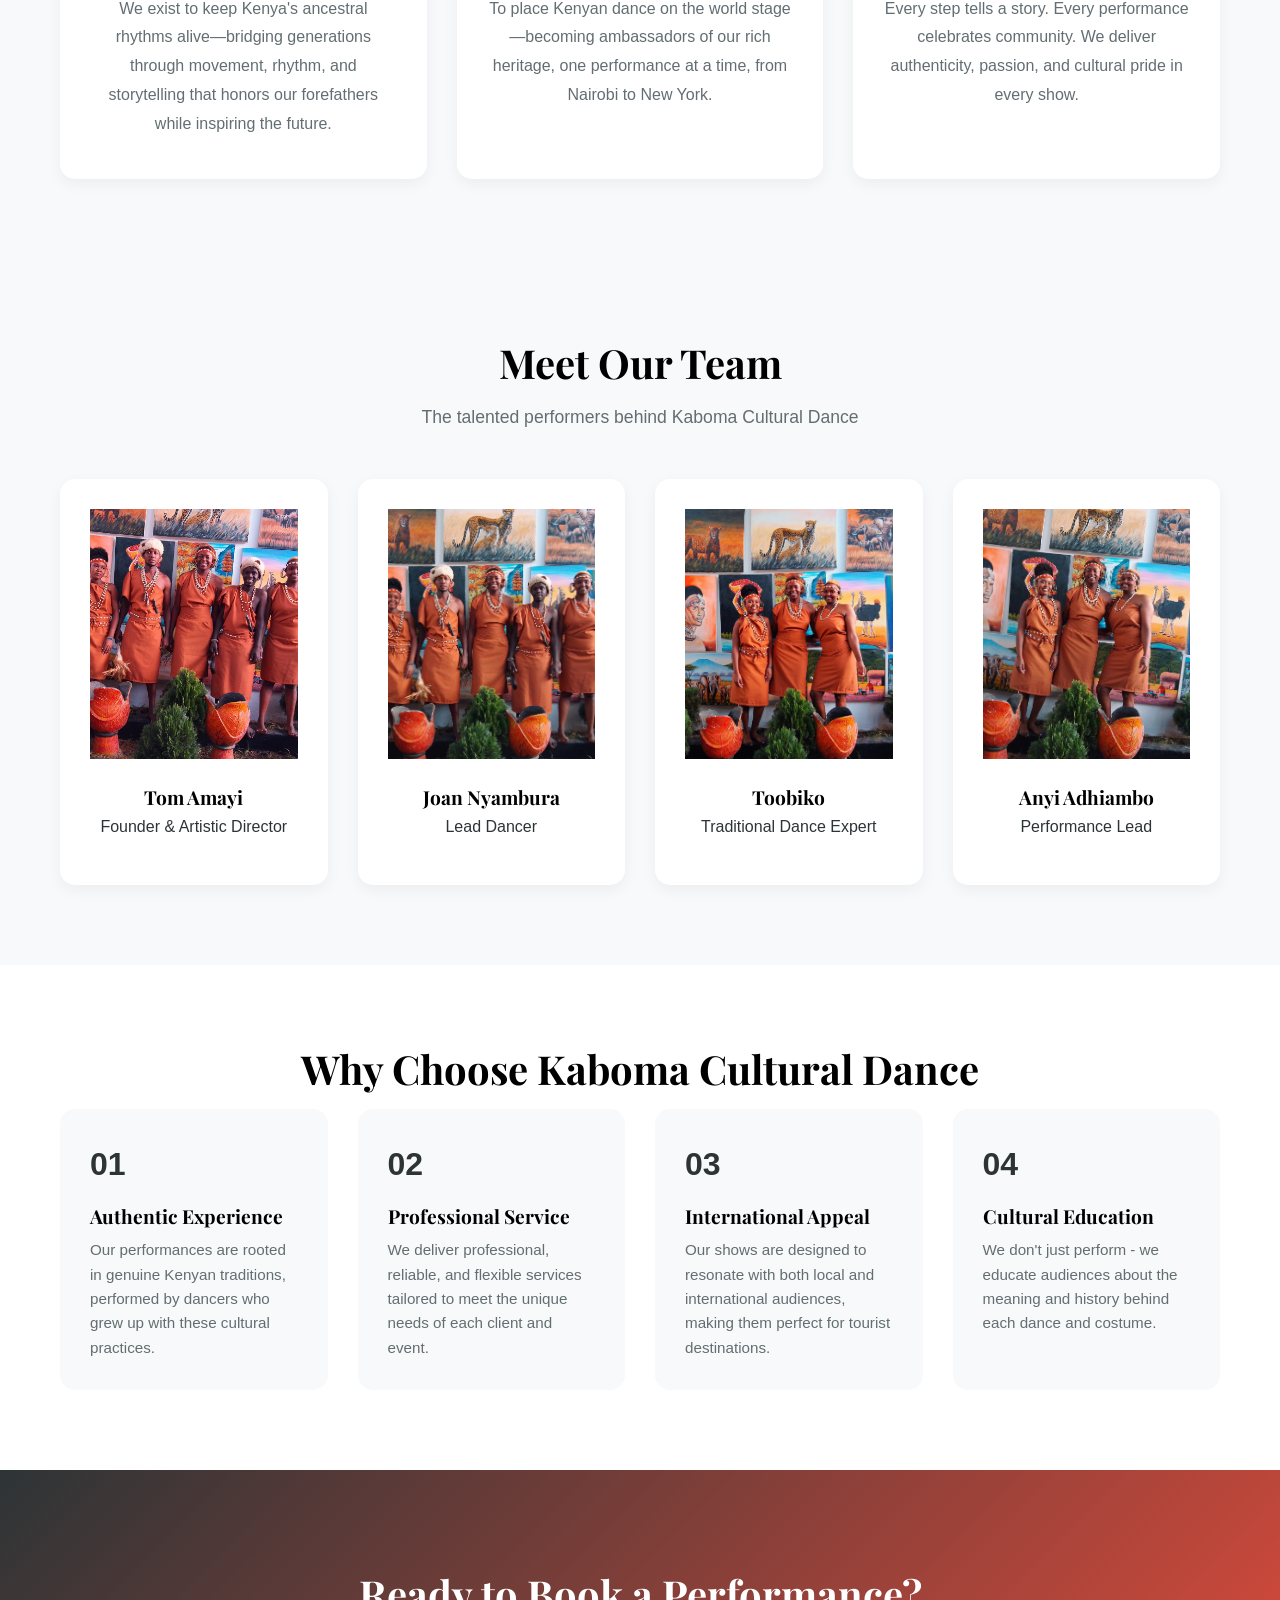
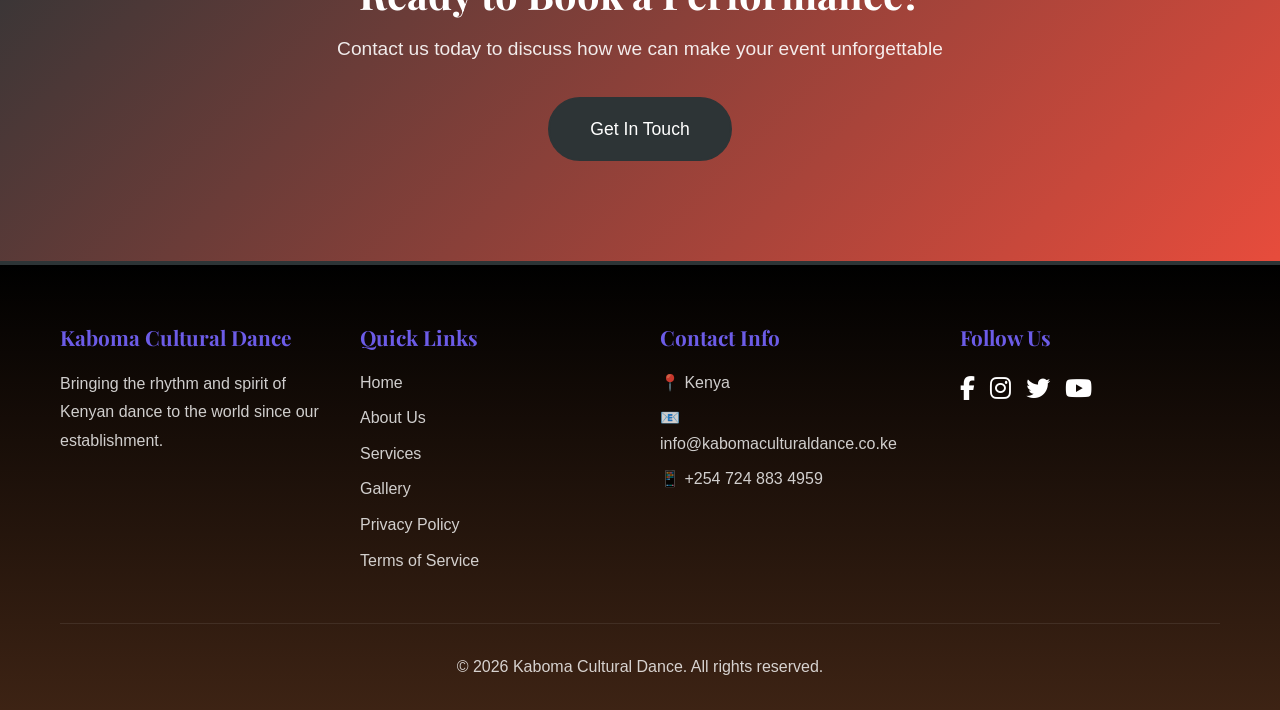
==== commit db995be8: "Add files via upload" ====
--- a/about.html
+++ b/about.html
@@ -3,10 +3,10 @@
 <head>
     <meta charset="UTF-8">
     <meta name="viewport" content="width=device-width, initial-scale=1.0">
-    <meta name="description" content="Learn about Kaboma Dancers - Kenya's premier cultural dance company preserving and sharing traditional dances since 2010. Meet our talented performers.">
-    <meta name="keywords" content="about Kaboma Dancers, Kenyan dance company, cultural dance, traditional dance history, African dance performers">
+    <meta name="description" content="Learn about Kaboma Cultural Dance - Kenya's premier cultural dance company preserving and sharing traditional dances since 2010. Meet our talented performers.">
+    <meta name="keywords" content="about Kaboma Cultural Dance, Kenyan dance company, cultural dance, traditional dance history, African dance performers">
     <meta name="robots" content="index, follow">
-    <title>About Us - Kaboma Dancers</title>
+    <title>About Us - Kaboma Cultural Dance</title>
     <link rel="icon" type="image/svg+xml" href="data:image/svg+xml,%3Csvg xmlns='http://www.w3.org/2000/svg' viewBox='0 0 100 100'%3E%3Ccircle cx='50' cy='50' r='45' fill='%23c41e3a'/%3E%3Ctext x='50' y='65' font-size='40' text-anchor='middle' fill='white'%3E%F0%9F%8E%83%3C/text%3E%3C/svg%3E">
     <link rel="stylesheet" href="styles.css">
     <link rel="preconnect" href="https://fonts.googleapis.com">
@@ -45,7 +45,7 @@
     <section class="page-header">
         <div class="page-header-overlay"></div>
         <div class="page-header-content">
-            <h1>About Kaboma Dancers</h1>
+            <h1>About Kaboma Cultural Dance</h1>
             <p>Preserving and sharing Kenya's vibrant cultural heritage through dance</p>
         </div>
     </section>
@@ -56,7 +56,7 @@
             <div class="story-grid">
                 <div class="story-content">
                     <h2 class="section-title">Our Story</h2>
-                    <p>Kaboma Dancers was founded with a simple yet powerful mission: to preserve, promote, and share the rich cultural dance traditions of Kenya with the world.</p>
+                    <p>Kaboma Cultural Dance was founded with a simple yet powerful mission: to preserve, promote, and share the rich cultural dance traditions of Kenya with the world.</p>
                     <p>Our journey began with a group of passionate dancers who recognized the importance of keeping traditional Kenyan dances alive while also embracing modern influences. Today, we have grown into one of Kenya's most respected dance companies, performing at venues across the country and internationally.</p>
                     <p>We take pride in showcasing the diversity of Kenyan culture through our performances, featuring dances from various ethnic groups including the Maasai, Kikuyu, Luhya, Kalenjin, and many others. Each performance tells a story of heritage, community, and celebration.</p>
                 </div>
@@ -71,7 +71,7 @@
     <section class="mission-vision">
         <div class="container">
             <h2 class="section-title centered">What Drives Us</h2>
-            <p class="section-subtitle centered">The heartbeat of Kaboma Dancers</p>
+            <p class="section-subtitle centered">The heartbeat of Kaboma Cultural Dance</p>
             <div class="mv-grid">
                 <div class="mv-card">
                     <div class="mv-icon"><i class="fas fa-heartbeat"></i></div>
@@ -96,7 +96,7 @@
     <section class="our-team">
         <div class="container">
             <h2 class="section-title centered">Meet Our Team</h2>
-            <p class="section-subtitle centered">The talented performers behind Kaboma Dancers</p>
+            <p class="section-subtitle centered">The talented performers behind Kaboma Cultural Dance</p>
             <div class="team-grid">
                 <div class="team-card">
                     <div class="team-image">
@@ -133,7 +133,7 @@
     <!-- Why Choose Us -->
     <section class="why-choose-us">
         <div class="container">
-            <h2 class="section-title centered">Why Choose Kaboma Dancers</h2>
+            <h2 class="section-title centered">Why Choose Kaboma Cultural Dance</h2>
             <div class="why-grid">
                 <div class="why-card">
                     <span class="why-number">01</span>
@@ -175,7 +175,7 @@
         <div class="container">
             <div class="footer-grid">
                 <div class="footer-section">
-                    <h3>Kaboma Dancers</h3>
+                    <h3>Kaboma Cultural Dance</h3>
                     <p>Bringing the rhythm and spirit of Kenyan dance to the world since our establishment.</p>
                 </div>
                 <div class="footer-section">
@@ -208,7 +208,7 @@
                 </div>
             </div>
             <div class="footer-bottom">
-                <p>&copy; 2026 Kaboma Dancers. All rights reserved.</p>
+                <p>&copy; 2026 Kaboma Cultural Dance. All rights reserved.</p>
             </div>
         </div>
     </footer>
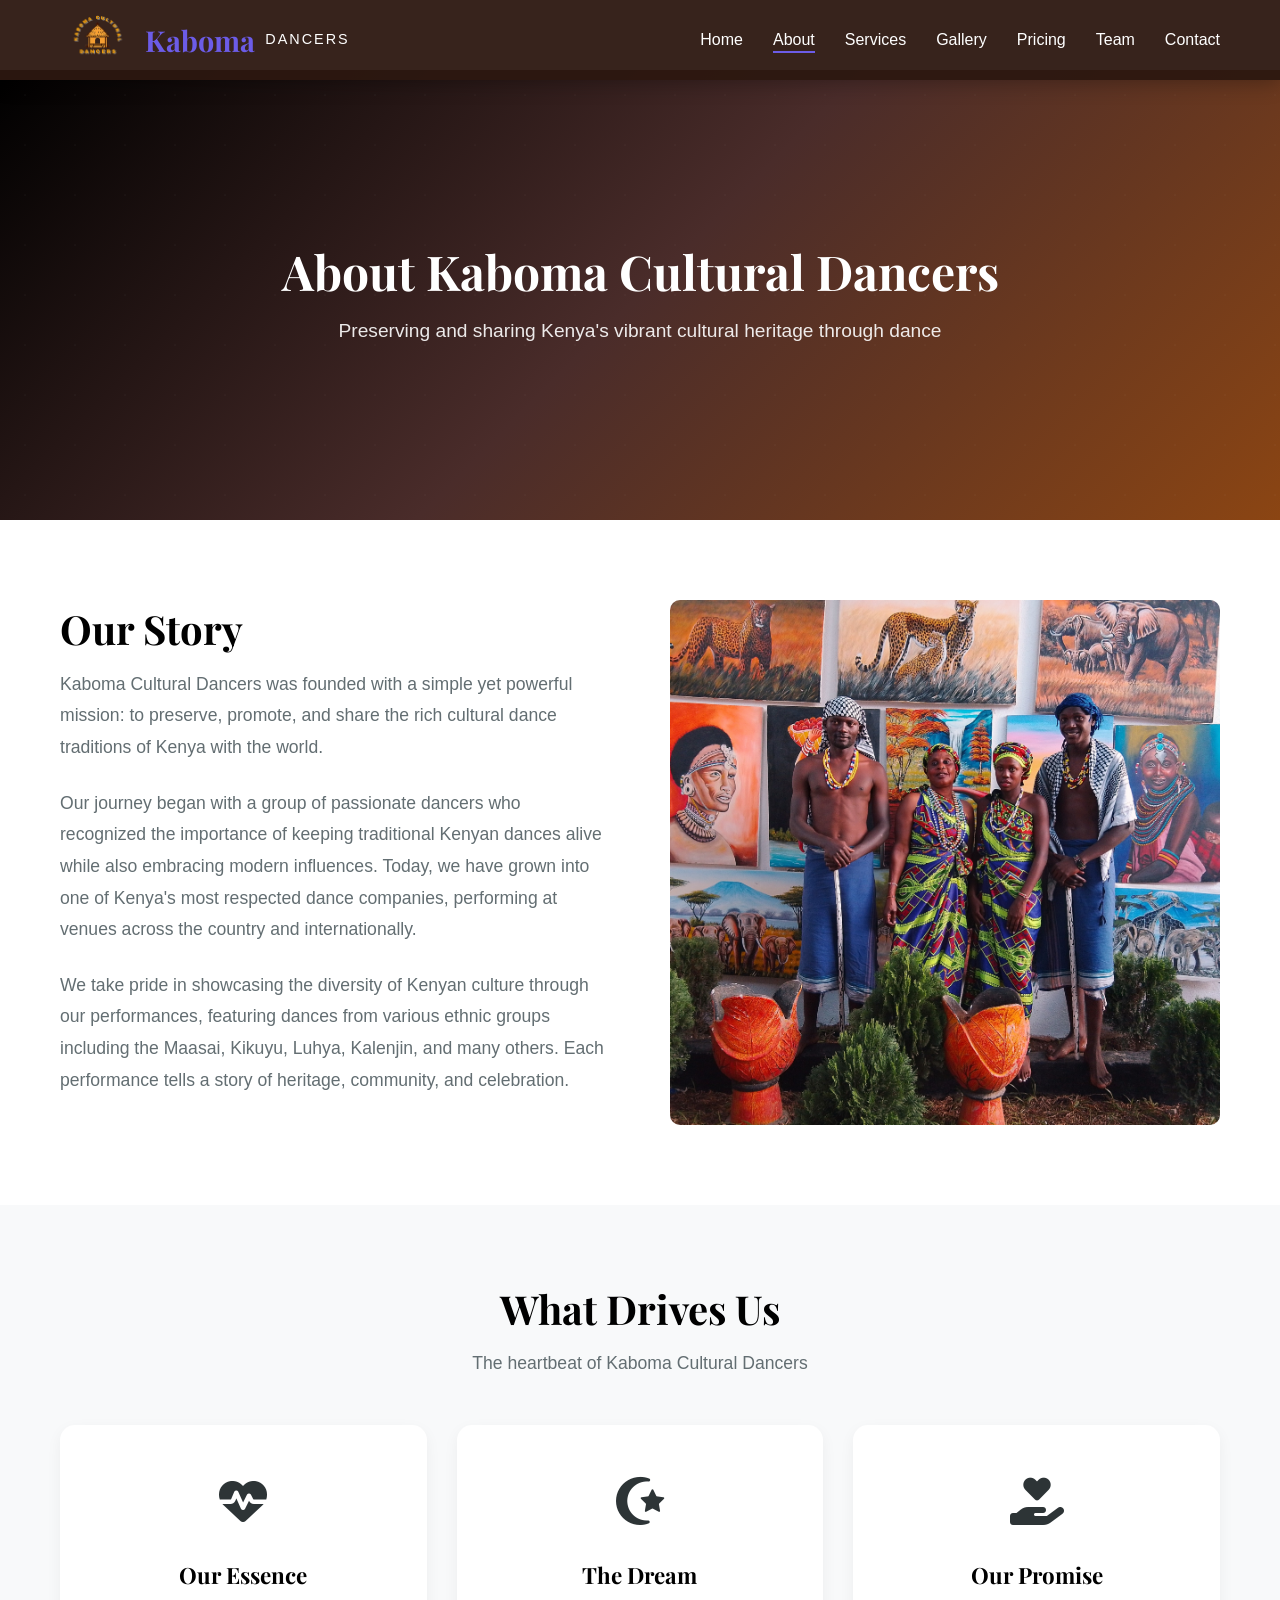
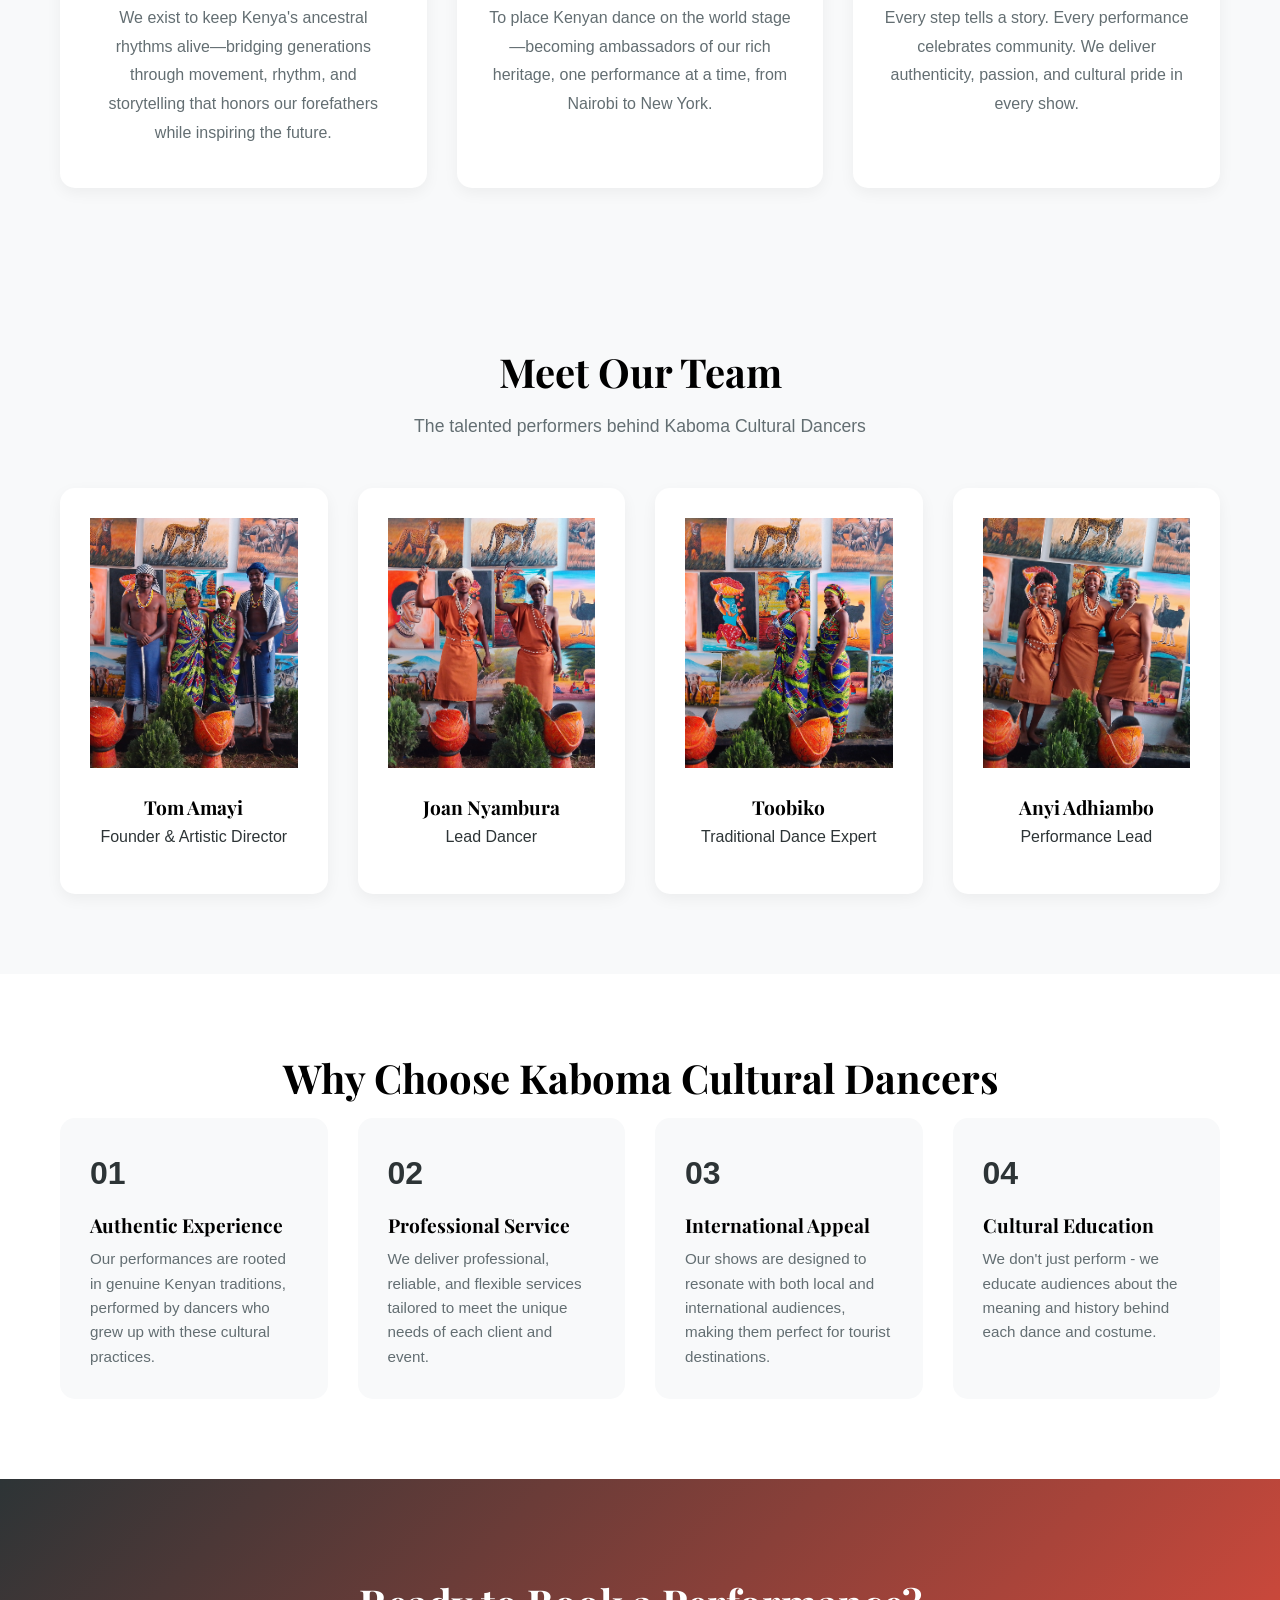
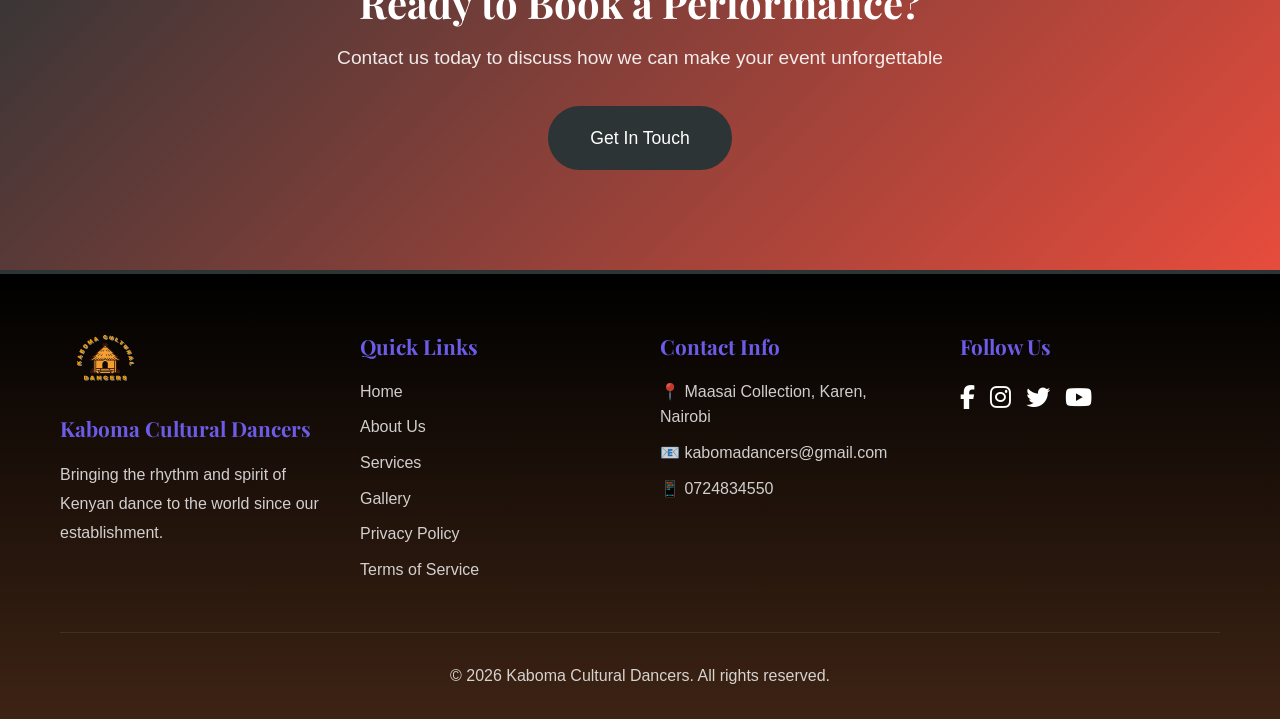
==== commit 86b4118c: "Complete website updates - Kaboma Cultural Dancers with logo, email, phone, location, social handles" ====
--- a/about.html
+++ b/about.html
@@ -1,218 +1,220 @@
-<!DOCTYPE html>
-<html lang="en">
-<head>
-    <meta charset="UTF-8">
-    <meta name="viewport" content="width=device-width, initial-scale=1.0">
-    <meta name="description" content="Learn about Kaboma Cultural Dance - Kenya's premier cultural dance company preserving and sharing traditional dances since 2010. Meet our talented performers.">
-    <meta name="keywords" content="about Kaboma Cultural Dance, Kenyan dance company, cultural dance, traditional dance history, African dance performers">
-    <meta name="robots" content="index, follow">
-    <title>About Us - Kaboma Cultural Dance</title>
-    <link rel="icon" type="image/svg+xml" href="data:image/svg+xml,%3Csvg xmlns='http://www.w3.org/2000/svg' viewBox='0 0 100 100'%3E%3Ccircle cx='50' cy='50' r='45' fill='%23c41e3a'/%3E%3Ctext x='50' y='65' font-size='40' text-anchor='middle' fill='white'%3E%F0%9F%8E%83%3C/text%3E%3C/svg%3E">
-    <link rel="stylesheet" href="styles.css">
-    <link rel="preconnect" href="https://fonts.googleapis.com">
-    <link rel="preconnect" href="https://fonts.gstatic.com" crossorigin>
-    <link href="https://fonts.googleapis.com/css2?family=Playfair+Display:wght@400;700&family=Poppins:wght@300;400;500;600&display=swap" rel="stylesheet">
-    <link rel="stylesheet" href="https://cdnjs.cloudflare.com/ajax/libs/font-awesome/6.4.0/css/all.min.css">
-</head>
-<body>
-    <!-- Header -->
-    <header class="header">
-        <div class="container">
-            <nav class="navbar">
-                <a href="index.html" class="logo">
-                    <span class="logo-text">Kaboma</span>
-                    <span class="logo-subtext">Dancers</span>
-                </a>
-                <button class="mobile-menu-btn" aria-label="Toggle menu">
-                    <span></span>
-                    <span></span>
-                    <span></span>
-                </button>
-                <ul class="nav-menu">
-                    <li><a href="index.html" class="nav-link">Home</a></li>
-                    <li><a href="about.html" class="nav-link active">About</a></li>
-                    <li><a href="services.html" class="nav-link">Services</a></li>
-                    <li><a href="gallery.html" class="nav-link">Gallery</a></li>
-                    <li><a href="pricing.html" class="nav-link">Pricing</a></li>
-                    <li><a href="team.html" class="nav-link">Team</a></li>
-                    <li><a href="contact.html" class="nav-link">Contact</a></li>
-                </ul>
-            </nav>
-        </div>
-    </header>
-
-    <!-- Page Header -->
-    <section class="page-header">
-        <div class="page-header-overlay"></div>
-        <div class="page-header-content">
-            <h1>About Kaboma Cultural Dance</h1>
-            <p>Preserving and sharing Kenya's vibrant cultural heritage through dance</p>
-        </div>
-    </section>
-
-    <!-- Our Story -->
-    <section class="our-story">
-        <div class="container">
-            <div class="story-grid">
-                <div class="story-content">
-                    <h2 class="section-title">Our Story</h2>
-                    <p>Kaboma Cultural Dance was founded with a simple yet powerful mission: to preserve, promote, and share the rich cultural dance traditions of Kenya with the world.</p>
-                    <p>Our journey began with a group of passionate dancers who recognized the importance of keeping traditional Kenyan dances alive while also embracing modern influences. Today, we have grown into one of Kenya's most respected dance companies, performing at venues across the country and internationally.</p>
-                    <p>We take pride in showcasing the diversity of Kenyan culture through our performances, featuring dances from various ethnic groups including the Maasai, Kikuyu, Luhya, Kalenjin, and many others. Each performance tells a story of heritage, community, and celebration.</p>
-                </div>
-                <div class="story-image">
-                    <img src="images/team/team-1.jpg" alt="Our Dance Team" style="width: 100%; height: auto; border-radius: 10px;">
-                </div>
-            </div>
-        </div>
-    </section>
-
-    <!-- Our Essence -->
-    <section class="mission-vision">
-        <div class="container">
-            <h2 class="section-title centered">What Drives Us</h2>
-            <p class="section-subtitle centered">The heartbeat of Kaboma Cultural Dance</p>
-            <div class="mv-grid">
-                <div class="mv-card">
-                    <div class="mv-icon"><i class="fas fa-heartbeat"></i></div>
-                    <h3>Our Essence</h3>
-                    <p>We exist to keep Kenya's ancestral rhythms alive—bridging generations through movement, rhythm, and storytelling that honors our forefathers while inspiring the future.</p>
-                </div>
-                <div class="mv-card">
-                    <div class="mv-icon"><i class="fas fa-star-and-crescent"></i></div>
-                    <h3>The Dream</h3>
-                    <p>To place Kenyan dance on the world stage—becoming ambassadors of our rich heritage, one performance at a time, from Nairobi to New York.</p>
-                </div>
-                <div class="mv-card">
-                    <div class="mv-icon"><i class="fas fa-hand-holding-heart"></i></div>
-                    <h3>Our Promise</h3>
-                    <p>Every step tells a story. Every performance celebrates community. We deliver authenticity, passion, and cultural pride in every show.</p>
-                </div>
-            </div>
-        </div>
-    </section>
-
-    <!-- Our Team -->
-    <section class="our-team">
-        <div class="container">
-            <h2 class="section-title centered">Meet Our Team</h2>
-            <p class="section-subtitle centered">The talented performers behind Kaboma Cultural Dance</p>
-            <div class="team-grid">
-                <div class="team-card">
-                    <div class="team-image">
-                        <img src="images/team/team-1.jpg" alt="Team Member" style="width: 100%; height: 250px; object-fit: cover;">
-                    </div>
-                    <h3>Tom Amayi</h3>
-                    <p class="team-role">Founder & Artistic Director</p>
-                </div>
-                <div class="team-card">
-                    <div class="team-image">
-                        <img src="images/team/team-2.jpg" alt="Team Member" style="width: 100%; height: 250px; object-fit: cover;">
-                    </div>
-                    <h3>Joan Nyambura</h3>
-                    <p class="team-role">Lead Dancer</p>
-                </div>
-                <div class="team-card">
-                    <div class="team-image">
-                        <img src="images/team/team-3.jpg" alt="Team Member" style="width: 100%; height: 250px; object-fit: cover;">
-                    </div>
-                    <h3>Toobiko</h3>
-                    <p class="team-role">Traditional Dance Expert</p>
-                </div>
-                <div class="team-card">
-                    <div class="team-image">
-                        <img src="images/team/team-4.jpg" alt="Team Member" style="width: 100%; height: 250px; object-fit: cover;">
-                    </div>
-                    <h3>Anyi Adhiambo</h3>
-                    <p class="team-role">Performance Lead</p>
-                </div>
-            </div>
-        </div>
-    </section>
-
-    <!-- Why Choose Us -->
-    <section class="why-choose-us">
-        <div class="container">
-            <h2 class="section-title centered">Why Choose Kaboma Cultural Dance</h2>
-            <div class="why-grid">
-                <div class="why-card">
-                    <span class="why-number">01</span>
-                    <h3>Authentic Experience</h3>
-                    <p>Our performances are rooted in genuine Kenyan traditions, performed by dancers who grew up with these cultural practices.</p>
-                </div>
-                <div class="why-card">
-                    <span class="why-number">02</span>
-                    <h3>Professional Service</h3>
-                    <p>We deliver professional, reliable, and flexible services tailored to meet the unique needs of each client and event.</p>
-                </div>
-                <div class="why-card">
-                    <span class="why-number">03</span>
-                    <h3>International Appeal</h3>
-                    <p>Our shows are designed to resonate with both local and international audiences, making them perfect for tourist destinations.</p>
-                </div>
-                <div class="why-card">
-                    <span class="why-number">04</span>
-                    <h3>Cultural Education</h3>
-                    <p>We don't just perform - we educate audiences about the meaning and history behind each dance and costume.</p>
-                </div>
-            </div>
-        </div>
-    </section>
-
-    <!-- CTA Section -->
-    <section class="cta">
-        <div class="container">
-            <div class="cta-content">
-                <h2>Ready to Book a Performance?</h2>
-                <p>Contact us today to discuss how we can make your event unforgettable</p>
-                <a href="contact.html" class="btn btn-primary btn-large">Get In Touch</a>
-            </div>
-        </div>
-    </section>
-
-    <!-- Footer -->
-    <footer class="footer">
-        <div class="container">
-            <div class="footer-grid">
-                <div class="footer-section">
-                    <h3>Kaboma Cultural Dance</h3>
-                    <p>Bringing the rhythm and spirit of Kenyan dance to the world since our establishment.</p>
-                </div>
-                <div class="footer-section">
-                    <h3>Quick Links</h3>
-                    <ul>
-                        <li><a href="index.html">Home</a></li>
-                        <li><a href="about.html">About Us</a></li>
-                        <li><a href="services.html">Services</a></li>
-                        <li><a href="gallery.html">Gallery</a></li>
-                        <li><a href="privacy-policy.html">Privacy Policy</a></li>
-                        <li><a href="terms.html">Terms of Service</a></li>
-                    </ul>
-                </div>
-                <div class="footer-section">
-                    <h3>Contact Info</h3>
-                    <ul>
-                        <li>📍 Kenya</li>
-                        <li>📧 info@kabomaculturaldance.co.ke</li>
-                        <li>📱 +254 724 883 4959</li>
-                    </ul>
-                </div>
-                <div class="footer-section">
-                    <h3>Follow Us</h3>
-                    <div class="social-links">
-                        <a href="https://facebook.com/kabomaculturaldance" class="social-link" aria-label="Facebook"><i class="fab fa-facebook-f"></i></a>
-                        <a href="https://instagram.com/kabomaculturaldance" class="social-link" aria-label="Instagram"><i class="fab fa-instagram"></i></a>
-                        <a href="https://twitter.com/kabomaculturaldance" class="social-link" aria-label="Twitter"><i class="fab fa-twitter"></i></a>
-                        <a href="https://youtube.com/kabomaculturaldance" class="social-link" aria-label="YouTube"><i class="fab fa-youtube"></i></a>
-                    </div>
-                </div>
-            </div>
-            <div class="footer-bottom">
-                <p>&copy; 2026 Kaboma Cultural Dance. All rights reserved.</p>
-            </div>
-        </div>
-    </footer>
-
-    <script src="script.js"></script>
-</body>
-</html>
+<!DOCTYPE html>
+<html lang="en">
+<head>
+    <meta charset="UTF-8">
+    <meta name="viewport" content="width=device-width, initial-scale=1.0">
+    <meta name="description" content="Learn about Kaboma Cultural Dancers - Kenya's premier cultural dance company preserving and sharing traditional dances since 2010. Meet our talented performers.">
+    <meta name="keywords" content="about Kaboma Cultural Dancers, Kenyan dance company, cultural dance, traditional dance history, African dance performers">
+    <meta name="robots" content="index, follow">
+    <title>About Us - Kaboma Cultural Dancers</title>
+    <link rel="icon" type="image/svg+xml" href="data:image/svg+xml,%3Csvg xmlns='http://www.w3.org/2000/svg' viewBox='0 0 100 100'%3E%3Ccircle cx='50' cy='50' r='45' fill='%23c41e3a'/%3E%3Ctext x='50' y='65' font-size='40' text-anchor='middle' fill='white'%3E%F0%9F%8E%83%3C/text%3E%3C/svg%3E">
+    <link rel="stylesheet" href="styles.css">
+    <link rel="preconnect" href="https://fonts.googleapis.com">
+    <link rel="preconnect" href="https://fonts.gstatic.com" crossorigin>
+    <link href="https://fonts.googleapis.com/css2?family=Playfair+Display:wght@400;700&family=Poppins:wght@300;400;500;600&display=swap" rel="stylesheet">
+    <link rel="stylesheet" href="https://cdnjs.cloudflare.com/ajax/libs/font-awesome/6.4.0/css/all.min.css">
+</head>
+<body>
+    <!-- Header -->
+    <header class="header">
+        <div class="container">
+            <nav class="navbar">
+                <a href="index.html" class="logo">
+                    <img src="images/logo.png" alt="Kaboma Cultural Dancers" class="logo-img">
+                    <span class="logo-text">Kaboma</span>
+                    <span class="logo-subtext">Dancers</span>
+                </a>
+                <button class="mobile-menu-btn" aria-label="Toggle menu">
+                    <span></span>
+                    <span></span>
+                    <span></span>
+                </button>
+                <ul class="nav-menu">
+                    <li><a href="index.html" class="nav-link">Home</a></li>
+                    <li><a href="about.html" class="nav-link active">About</a></li>
+                    <li><a href="services.html" class="nav-link">Services</a></li>
+                    <li><a href="gallery.html" class="nav-link">Gallery</a></li>
+                    <li><a href="pricing.html" class="nav-link">Pricing</a></li>
+                    <li><a href="team.html" class="nav-link">Team</a></li>
+                    <li><a href="contact.html" class="nav-link">Contact</a></li>
+                </ul>
+            </nav>
+        </div>
+    </header>
+
+    <!-- Page Header -->
+    <section class="page-header">
+        <div class="page-header-overlay"></div>
+        <div class="page-header-content">
+            <h1>About Kaboma Cultural Dancers</h1>
+            <p>Preserving and sharing Kenya's vibrant cultural heritage through dance</p>
+        </div>
+    </section>
+
+    <!-- Our Story -->
+    <section class="our-story">
+        <div class="container">
+            <div class="story-grid">
+                <div class="story-content">
+                    <h2 class="section-title">Our Story</h2>
+                    <p>Kaboma Cultural Dancers was founded with a simple yet powerful mission: to preserve, promote, and share the rich cultural dance traditions of Kenya with the world.</p>
+                    <p>Our journey began with a group of passionate dancers who recognized the importance of keeping traditional Kenyan dances alive while also embracing modern influences. Today, we have grown into one of Kenya's most respected dance companies, performing at venues across the country and internationally.</p>
+                    <p>We take pride in showcasing the diversity of Kenyan culture through our performances, featuring dances from various ethnic groups including the Maasai, Kikuyu, Luhya, Kalenjin, and many others. Each performance tells a story of heritage, community, and celebration.</p>
+                </div>
+                <div class="story-image">
+                    <img src="images/team/team-1.jpg" alt="Our Dance Team" style="width: 100%; height: auto; border-radius: 10px;">
+                </div>
+            </div>
+        </div>
+    </section>
+
+    <!-- Our Essence -->
+    <section class="mission-vision">
+        <div class="container">
+            <h2 class="section-title centered">What Drives Us</h2>
+            <p class="section-subtitle centered">The heartbeat of Kaboma Cultural Dancers</p>
+            <div class="mv-grid">
+                <div class="mv-card">
+                    <div class="mv-icon"><i class="fas fa-heartbeat"></i></div>
+                    <h3>Our Essence</h3>
+                    <p>We exist to keep Kenya's ancestral rhythms alive—bridging generations through movement, rhythm, and storytelling that honors our forefathers while inspiring the future.</p>
+                </div>
+                <div class="mv-card">
+                    <div class="mv-icon"><i class="fas fa-star-and-crescent"></i></div>
+                    <h3>The Dream</h3>
+                    <p>To place Kenyan dance on the world stage—becoming ambassadors of our rich heritage, one performance at a time, from Nairobi to New York.</p>
+                </div>
+                <div class="mv-card">
+                    <div class="mv-icon"><i class="fas fa-hand-holding-heart"></i></div>
+                    <h3>Our Promise</h3>
+                    <p>Every step tells a story. Every performance celebrates community. We deliver authenticity, passion, and cultural pride in every show.</p>
+                </div>
+            </div>
+        </div>
+    </section>
+
+    <!-- Our Team -->
+    <section class="our-team">
+        <div class="container">
+            <h2 class="section-title centered">Meet Our Team</h2>
+            <p class="section-subtitle centered">The talented performers behind Kaboma Cultural Dancers</p>
+            <div class="team-grid">
+                <div class="team-card">
+                    <div class="team-image">
+                        <img src="images/team/team-1.jpg" alt="Team Member" style="width: 100%; height: 250px; object-fit: cover;">
+                    </div>
+                    <h3>Tom Amayi</h3>
+                    <p class="team-role">Founder & Artistic Director</p>
+                </div>
+                <div class="team-card">
+                    <div class="team-image">
+                        <img src="images/team/team-2.jpg" alt="Team Member" style="width: 100%; height: 250px; object-fit: cover;">
+                    </div>
+                    <h3>Joan Nyambura</h3>
+                    <p class="team-role">Lead Dancer</p>
+                </div>
+                <div class="team-card">
+                    <div class="team-image">
+                        <img src="images/team/team-3.jpg" alt="Team Member" style="width: 100%; height: 250px; object-fit: cover;">
+                    </div>
+                    <h3>Toobiko</h3>
+                    <p class="team-role">Traditional Dance Expert</p>
+                </div>
+                <div class="team-card">
+                    <div class="team-image">
+                        <img src="images/team/team-4.jpg" alt="Team Member" style="width: 100%; height: 250px; object-fit: cover;">
+                    </div>
+                    <h3>Anyi Adhiambo</h3>
+                    <p class="team-role">Performance Lead</p>
+                </div>
+            </div>
+        </div>
+    </section>
+
+    <!-- Why Choose Us -->
+    <section class="why-choose-us">
+        <div class="container">
+            <h2 class="section-title centered">Why Choose Kaboma Cultural Dancers</h2>
+            <div class="why-grid">
+                <div class="why-card">
+                    <span class="why-number">01</span>
+                    <h3>Authentic Experience</h3>
+                    <p>Our performances are rooted in genuine Kenyan traditions, performed by dancers who grew up with these cultural practices.</p>
+                </div>
+                <div class="why-card">
+                    <span class="why-number">02</span>
+                    <h3>Professional Service</h3>
+                    <p>We deliver professional, reliable, and flexible services tailored to meet the unique needs of each client and event.</p>
+                </div>
+                <div class="why-card">
+                    <span class="why-number">03</span>
+                    <h3>International Appeal</h3>
+                    <p>Our shows are designed to resonate with both local and international audiences, making them perfect for tourist destinations.</p>
+                </div>
+                <div class="why-card">
+                    <span class="why-number">04</span>
+                    <h3>Cultural Education</h3>
+                    <p>We don't just perform - we educate audiences about the meaning and history behind each dance and costume.</p>
+                </div>
+            </div>
+        </div>
+    </section>
+
+    <!-- CTA Section -->
+    <section class="cta">
+        <div class="container">
+            <div class="cta-content">
+                <h2>Ready to Book a Performance?</h2>
+                <p>Contact us today to discuss how we can make your event unforgettable</p>
+                <a href="contact.html" class="btn btn-primary btn-large">Get In Touch</a>
+            </div>
+        </div>
+    </section>
+
+    <!-- Footer -->
+    <footer class="footer">
+        <div class="container">
+            <div class="footer-grid">
+                <div class="footer-section">
+                    <img src="images/logo.png" alt="Kaboma Cultural Dancers" class="footer-logo">
+                    <h3>Kaboma Cultural Dancers</h3>
+                    <p>Bringing the rhythm and spirit of Kenyan dance to the world since our establishment.</p>
+                </div>
+                <div class="footer-section">
+                    <h3>Quick Links</h3>
+                    <ul>
+                        <li><a href="index.html">Home</a></li>
+                        <li><a href="about.html">About Us</a></li>
+                        <li><a href="services.html">Services</a></li>
+                        <li><a href="gallery.html">Gallery</a></li>
+                        <li><a href="privacy-policy.html">Privacy Policy</a></li>
+                        <li><a href="terms.html">Terms of Service</a></li>
+                    </ul>
+                </div>
+                <div class="footer-section">
+                    <h3>Contact Info</h3>
+                    <ul>
+                        <li>📍 Maasai Collection, Karen, Nairobi</li>
+                        <li>📧 <a href="mailto:kabomadancers@gmail.com">kabomadancers@gmail.com</a></li>
+                        <li>📱 <a href="tel:0724834550">0724834550</a></li>
+                    </ul>
+                </div>
+                <div class="footer-section">
+                    <h3>Follow Us</h3>
+                    <div class="social-links">
+                        <a href="https://facebook.com/kabomaculturaldancers" class="social-link" aria-label="Facebook"><i class="fab fa-facebook-f"></i></a>
+                        <a href="https://instagram.com/kabomaculturaldancers" class="social-link" aria-label="Instagram"><i class="fab fa-instagram"></i></a>
+                        <a href="https://twitter.com/kabomaculturaldancers" class="social-link" aria-label="Twitter"><i class="fab fa-twitter"></i></a>
+                        <a href="https://youtube.com/kabomaculturaldancers" class="social-link" aria-label="YouTube"><i class="fab fa-youtube"></i></a>
+                    </div>
+                </div>
+            </div>
+            <div class="footer-bottom">
+                <p>&copy; 2026 Kaboma Cultural Dancers. All rights reserved.</p>
+            </div>
+        </div>
+    </footer>
+
+    <script src="script.js"></script>
+</body>
+</html>
--- a/styles.css
+++ b/styles.css
@@ -1,2474 +1,2486 @@
-/* Reset and Base Styles */
-* {
-    margin: 0;
-    padding: 0;
-    box-sizing: border-box;
-}
-
-:root {
-    /* Modern Vibrant Color Palette */
-    --primary-color: #2d3436; /* Dark Charcoal */
-    --secondary-color: #6c5ce7; /* Purple */
-    --tertiary-color: #00cec9; /* Teal */
-    --accent-color: #fd79a8; /* Pink */
-    --accent-color-2: #fdcb6e; /* Yellow/Gold */
-    --dark-color: #000000; /* Pure Black */
-    --light-color: #ffffff; /* Pure White */
-    --text-color: #2d3436;
-    --text-light: #636e72;
-    --gradient-1: linear-gradient(135deg, #6c5ce7, #00cec9);
-    --gradient-2: linear-gradient(135deg, #fd79a8, #fdcb6e);
-    --transition: all 0.3s ease;
-}
-
-html {
-    /* Smooth scrolling disabled for cleaner UX */
-}
-
-body {
-    font-family: 'Roboto', sans-serif;
-    line-height: 1.6;
-    color: var(--text-color);
-    background-color: var(--light-color);
-}
-
-/* Skip Link for Accessibility */
-.skip-link {
-    position: absolute;
-    top: -40px;
-    left: 0;
-    background: var(--primary-color);
-    color: white;
-    padding: 8px 16px;
-    z-index: 10000;
-    transition: top 0.3s;
-}
-
-.skip-link:focus {
-    top: 0;
-}
-
-h1, h2, h3, h4, h5, h6 {
-    font-family: 'Playfair Display', serif;
-    font-weight: 700;
-    line-height: 1.2;
-}
-
-a {
-    text-decoration: none;
-    color: inherit;
-    transition: var(--transition);
-}
-
-ul {
-    list-style: none;
-}
-
-img {
-    max-width: 100%;
-    height: auto;
-}
-
-.container {
-    max-width: 1200px;
-    margin: 0 auto;
-    padding: 0 20px;
-}
-
-.section-title {
-    font-size: 2.5rem;
-    color: var(--dark-color);
-    margin-bottom: 1rem;
-}
-
-.section-subtitle {
-    font-size: 1.1rem;
-    color: var(--text-light);
-    margin-bottom: 3rem;
-}
-
-.centered {
-    text-align: center;
-}
-
-/* Buttons */
-.btn {
-    display: inline-block;
-    padding: 14px 32px;
-    border-radius: 50px;
-    font-weight: 500;
-    cursor: pointer;
-    transition: var(--transition);
-    text-align: center;
-}
-
-.btn-primary {
-    background-color: var(--primary-color);
-    color: white;
-    border: 2px solid var(--primary-color);
-}
-
-.btn-primary:hover {
-    background-color: transparent;
-    color: var(--primary-color);
-    transform: translateY(-3px);
-    box-shadow: 0 10px 25px rgba(212, 175, 55, 0.4);
-}
-
-.btn-secondary {
-    background-color: transparent;
-    color: white;
-    border: 2px solid white;
-}
-
-.btn-secondary:hover {
-    background-color: var(--accent-color);
-    color: var(--dark-color);
-    border-color: var(--accent-color);
-    transform: translateY(-3px);
-    box-shadow: 0 10px 25px rgba(212, 175, 55, 0.3);
-}
-
-.btn-large {
-    padding: 18px 40px;
-    font-size: 1.1rem;
-}
-
-/* Header */
-.header {
-    position: fixed;
-    top: 0;
-    left: 0;
-    width: 100%;
-    z-index: 1000;
-    background-color: rgba(45, 24, 16, 0.95); /* Kenyan Earth Brown */
-    padding: 15px 0;
-    transition: var(--transition);
-    box-shadow: 0 2px 20px rgba(0, 0, 0, 0.3);
-}
-
-.navbar {
-    display: flex;
-    justify-content: space-between;
-    align-items: center;
-}
-
-.logo {
-    display: flex;
-    flex-direction: column;
-}
-
-.logo-text {
-    font-family: 'Playfair Display', serif;
-    font-size: 1.8rem;
-    font-weight: 700;
-    color: var(--secondary-color);
-}
-
-.logo-subtext {
-    font-size: 0.9rem;
-    color: white;
-    text-transform: uppercase;
-    letter-spacing: 2px;
-}
-
-.nav-menu {
-    display: flex;
-    gap: 30px;
-}
-
-.nav-link {
-    color: white;
-    font-weight: 500;
-    position: relative;
-    padding: 5px 0;
-    transition: var(--transition);
-}
-
-.nav-link::after {
-    content: '';
-    position: absolute;
-    bottom: 0;
-    left: 0;
-    width: 0;
-    height: 2px;
-    background: var(--secondary-color);
-    transition: width 0.4s ease;
-}
-
-.nav-link:hover::after,
-.nav-link.active::after {
-    width: 100%;
-}
-
-.nav-link:hover {
-    color: var(--secondary-color);
-}
-
-.mobile-menu-btn {
-    display: none;
-    flex-direction: column;
-    gap: 5px;
-    background: none;
-    border: none;
-    cursor: pointer;
-    padding: 5px;
-}
-
-.mobile-menu-btn span {
-    width: 25px;
-    height: 3px;
-    background-color: white;
-    transition: var(--transition);
-}
-
-/* Hero Section */
-.hero {
-    min-height: 100vh;
-    display: flex;
-    align-items: center;
-    justify-content: center;
-    text-align: center;
-    position: relative;
-    background: linear-gradient(135deg, var(--dark-color) 0%, #4a2c2a 50%, #8b4513 100%); /* Kenyan earth tones */
-    color: white;
-    padding: 100px 20px;
-    overflow: hidden;
-}
-
-.hero-overlay {
-    position: absolute;
-    top: 0;
-    left: 0;
-    width: 100%;
-    height: 100%;
-    background: url('data:image/svg+xml,<svg xmlns="http://www.w3.org/2000/svg" viewBox="0 0 100 100"><circle cx="50" cy="50" r="1" fill="rgba(255,255,255,0.1)"/></svg>');
-    background-size: 50px 50px;
-}
-
-/* Kenyan tribal pattern overlay */
-.hero::before {
-    content: '';
-    position: absolute;
-    top: 0;
-    left: 0;
-    width: 100%;
-    height: 100%;
-    background: repeating-linear-gradient(
-        45deg,
-        transparent,
-        transparent 10px,
-        rgba(218, 165, 32, 0.03) 10px,
-        rgba(218, 165, 32, 0.03) 20px
-    );
-    pointer-events: none;
-}
-
-.hero-content {
-    position: relative;
-    z-index: 1;
-    max-width: 800px;
-}
-
-.hero-title {
-    font-size: 3.5rem;
-    margin-bottom: 1.5rem;
-    text-shadow: 2px 2px 4px rgba(0,0,0,0.3);
-}
-
-.hero-subtitle {
-    font-size: 1.3rem;
-    margin-bottom: 2.5rem;
-    opacity: 0.9;
-}
-
-.hero-buttons {
-    display: flex;
-    gap: 20px;
-    justify-content: center;
-    flex-wrap: wrap;
-}
-
-.hero-badge {
-    display: inline-block;
-    background: linear-gradient(135deg, rgba(196, 30, 58, 0.9) 0%, rgba(218, 165, 32, 0.9) 100%);
-    color: white;
-    padding: 8px 20px;
-    border-radius: 30px;
-    font-size: 0.85rem;
-    font-weight: 600;
-    text-transform: uppercase;
-    letter-spacing: 1px;
-    margin-bottom: 20px;
-}
-
-.hero-features {
-    display: flex;
-    justify-content: center;
-    gap: 40px;
-    margin-top: 40px;
-    flex-wrap: wrap;
-}
-
-.hero-feature {
-    display: flex;
-    align-items: center;
-    gap: 10px;
-    color: white;
-    font-size: 0.95rem;
-    opacity: 0.9;
-}
-
-.hero-feature i {
-    font-size: 1.2rem;
-    color: var(--gold-color);
-}
-
-/* About Preview */
-.about-preview {
-    padding: 80px 0;
-    background-color: white;
-}
-
-.about-grid {
-    display: grid;
-    grid-template-columns: 1fr 1fr;
-    gap: 60px;
-    align-items: center;
-}
-
-.about-header {
-    text-align: center;
-    margin-bottom: 50px;
-}
-
-.about-header .section-subtitle {
-    max-width: 600px;
-    margin: 15px auto 0;
-}
-
-.about-content {
-    padding-right: 20px;
-}
-
-.about-content h3 {
-    font-family: 'Playfair Display', serif;
-    font-size: 1.8rem;
-    color: var(--primary-color);
-    margin-bottom: 20px;
-}
-
-.about-text {
-    font-size: 1.1rem;
-    color: var(--text-light);
-    margin-bottom: 1.5rem;
-    line-height: 1.8;
-}
-
-.about-features {
-    display: grid;
-    gap: 30px;
-}
-
-.feature-card {
-    background: linear-gradient(135deg, #f8f9fa 0%, #e9ecef 100%);
-    padding: 30px;
-    border-radius: 15px;
-    text-align: center;
-    transition: var(--transition);
-}
-
-.feature-card:hover {
-    transform: translateY(-5px);
-    box-shadow: 0 10px 30px rgba(0,0,0,0.1);
-}
-
-.feature-icon {
-    font-size: 3rem;
-    margin-bottom: 15px;
-}
-
-.feature-card h3 {
-    font-size: 1.3rem;
-    color: var(--dark-color);
-    margin-bottom: 10px;
-}
-
-.feature-card p {
-    color: var(--text-light);
-}
-
-/* Services Preview */
-.services-preview {
-    padding: 80px 0;
-    background-color: #f8f9fa;
-}
-
-.services-grid {
-    display: grid;
-    grid-template-columns: repeat(4, 1fr);
-    gap: 30px;
-}
-
-.service-card {
-    background: white;
-    padding: 40px 30px;
-    border-radius: 15px;
-    text-align: center;
-    transition: var(--transition);
-    box-shadow: 0 5px 15px rgba(0,0,0,0.05);
-}
-
-.service-card:hover {
-    transform: translateY(-10px);
-    box-shadow: 0 25px 50px rgba(196, 30, 58, 0.2);
-    border-bottom: 3px solid var(--primary-color);
-}
-
-.service-icon {
-    font-size: 3.5rem;
-    margin-bottom: 20px;
-}
-
-.service-card h3 {
-    font-size: 1.4rem;
-    color: var(--dark-color);
-    margin-bottom: 15px;
-}
-
-.service-card p {
-    color: var(--text-light);
-    margin-bottom: 20px;
-}
-
-.service-link {
-    color: var(--primary-color);
-    font-weight: 600;
-}
-
-.service-link:hover {
-    color: var(--secondary-color);
-}
-
-/* Video Gallery */
-.video-gallery {
-    padding: 80px 0;
-    background-color: white;
-}
-
-.video-grid {
-    display: grid;
-    grid-template-columns: repeat(3, 1fr);
-    gap: 30px;
-    margin-bottom: 40px;
-}
-
-.video-card {
-    background: #f8f9fa;
-    border-radius: 15px;
-    overflow: hidden;
-    transition: var(--transition);
-}
-
-.video-card:hover {
-    transform: translateY(-5px);
-    box-shadow: 0 10px 30px rgba(0,0,0,0.15);
-}
-
-.video-wrapper {
-    position: relative;
-    padding-bottom: 56.25%; /* 16:9 aspect ratio */
-    height: 0;
-    overflow: hidden;
-}
-
-.video-wrapper iframe {
-    position: absolute;
-    top: 0;
-    left: 0;
-    width: 100%;
-    height: 100%;
-}
-
-.video-info {
-    padding: 25px;
-}
-
-.video-info h3 {
-    font-size: 1.3rem;
-    color: var(--dark-color);
-    margin-bottom: 10px;
-}
-
-.video-info p {
-    color: var(--text-light);
-    font-size: 0.95rem;
-}
-
-/* Social Media Feeds */
-.social-feeds {
-    padding: 80px 0;
-    background-color: white;
-}
-
-.social-grid {
-    display: grid;
-    grid-template-columns: repeat(4, 1fr);
-    gap: 20px;
-    margin-bottom: 40px;
-}
-
-.social-feed-item {
-    position: relative;
-    border-radius: 15px;
-    overflow: hidden;
-    aspect-ratio: 1;
-    transition: var(--transition);
-}
-
-.social-feed-item:hover {
-    transform: scale(1.05);
-    box-shadow: 0 15px 40px rgba(0,0,0,0.2);
-}
-
-.social-feed-item img {
-    width: 100%;
-    height: 100%;
-    object-fit: cover;
-}
-
-.social-overlay {
-    position: absolute;
-    top: 0;
-    left: 0;
-    width: 100%;
-    height: 100%;
-    background: linear-gradient(135deg, rgba(193, 53, 44, 0.9) 0%, rgba(245, 166, 35, 0.9) 100%);
-    display: flex;
-    flex-direction: column;
-    align-items: center;
-    justify-content: center;
-    opacity: 0;
-    transition: var(--transition);
-}
-
-.social-feed-item:hover .social-overlay {
-    opacity: 1;
-}
-
-.social-icon {
-    font-size: 2.5rem;
-    margin-bottom: 10px;
-}
-
-.social-platform {
-    color: white;
-    font-size: 1.1rem;
-    font-weight: 600;
-}
-
-.social-follow {
-    display: flex;
-    gap: 20px;
-    justify-content: center;
-    flex-wrap: wrap;
-}
-
-/* Video Testimonials */
-.video-testimonials {
-    padding: 80px 0;
-    background-color: #f8f9fa;
-}
-
-.video-test-grid {
-    display: grid;
-    grid-template-columns: repeat(3, 1fr);
-    gap: 30px;
-}
-
-.video-test-card {
-    background: white;
-    border-radius: 15px;
-    overflow: hidden;
-    transition: var(--transition);
-    box-shadow: 0 5px 15px rgba(0,0,0,0.05);
-}
-
-.video-test-card:hover {
-    transform: translateY(-5px);
-    box-shadow: 0 15px 40px rgba(0,0,0,0.15);
-}
-
-.video-test-card .video-wrapper {
-    position: relative;
-    padding-bottom: 56.25%;
-    height: 0;
-    overflow: hidden;
-}
-
-.video-test-card .video-wrapper iframe {
-    position: absolute;
-    top: 0;
-    left: 0;
-    width: 100%;
-    height: 100%;
-}
-
-.video-test-info {
-    padding: 20px;
-    text-align: center;
-}
-
-.video-test-info h3 {
-    font-size: 1.2rem;
-    color: var(--dark-color);
-    margin-bottom: 8px;
-}
-
-.video-test-info p {
-    color: var(--text-light);
-    font-style: italic;
-}
-
-/* Testimonials */
-.testimonials {
-    padding: 80px 0;
-    background-color: white;
-}
-
-.testimonials-grid {
-    display: grid;
-    grid-template-columns: repeat(3, 1fr);
-    gap: 30px;
-}
-
-.testimonial-card {
-    background: #f8f9fa;
-    padding: 40px;
-    border-radius: 15px;
-    transition: var(--transition);
-}
-
-.testimonial-card:hover {
-    box-shadow: 0 10px 30px rgba(0,0,0,0.1);
-}
-
-.testimonial-content {
-    margin-bottom: 25px;
-}
-
-.testimonial-content p {
-    font-style: italic;
-    color: var(--text-light);
-    line-height: 1.8;
-}
-
-.testimonial-author {
-    display: flex;
-    align-items: center;
-    gap: 15px;
-}
-
-.author-info strong {
-    display: block;
-    color: var(--dark-color);
-    font-size: 1.1rem;
-}
-
-.author-info span {
-    color: var(--text-light);
-    font-size: 0.9rem;
-}
-
-/* CTA Section */
-.cta {
-    padding: 100px 0;
-    background: linear-gradient(135deg, var(--primary-color) 0%, #e74c3c 100%);
-    color: white;
-    text-align: center;
-}
-
-.cta-content h2 {
-    font-size: 2.5rem;
-    margin-bottom: 1rem;
-}
-
-.cta-content p {
-    font-size: 1.2rem;
-    margin-bottom: 2rem;
-    opacity: 0.9;
-}
-
-.cta-overlay {
-    position: absolute;
-    top: 0;
-    left: 0;
-    right: 0;
-    bottom: 0;
-    background: url('data:image/svg+xml,<svg xmlns="http://www.w3.org/2000/svg" viewBox="0 0 100 100"><circle cx="50" cy="50" r="40" fill="none" stroke="rgba(255,255,255,0.1)" stroke-width="0.5"/></svg>');
-    background-size: 30px;
-    opacity: 0.5;
-}
-
-.cta-buttons {
-    display: flex;
-    gap: 20px;
-    justify-content: center;
-    flex-wrap: wrap;
-}
-
-.cta .btn-large {
-    padding: 16px 40px;
-    font-size: 1.1rem;
-}
-
-.cta .btn-secondary {
-    background: transparent;
-    border: 2px solid white;
-    color: white;
-}
-
-.cta .btn-secondary:hover {
-    background: white;
-    color: var(--primary-color);
-}
-
-/* Footer */
-.footer {
-    background: linear-gradient(180deg, var(--dark-color) 0%, #3d2314 100%);
-    color: white;
-    padding: 60px 0 30px;
-    border-top: 4px solid var(--primary-color);
-}
-
-.footer-grid {
-    display: grid;
-    grid-template-columns: repeat(4, 1fr);
-    gap: 40px;
-    margin-bottom: 40px;
-}
-
-.footer-section h3 {
-    font-size: 1.3rem;
-    margin-bottom: 20px;
-    color: var(--secondary-color);
-}
-
-.footer-section p {
-    opacity: 0.8;
-    line-height: 1.8;
-}
-
-.footer-section ul {
-    opacity: 0.8;
-}
-
-.footer-section ul li {
-    margin-bottom: 10px;
-}
-
-.footer-section ul li a:hover {
-    color: var(--secondary-color);
-}
-
-.social-links {
-    display: flex;
-    gap: 15px;
-}
-
-.social-link {
-    font-size: 1.5rem;
-    transition: var(--transition);
-}
-
-.social-link:hover {
-    transform: scale(1.2);
-}
-
-.footer-bottom {
-    text-align: center;
-    padding-top: 30px;
-    border-top: 1px solid rgba(255,255,255,0.1);
-    opacity: 0.8;
-}
-
-/* Chat Widget */
-.chat-widget {
-    position: fixed;
-    bottom: 20px;
-    right: 20px;
-    z-index: 1500;
-}
-
-.chat-toggle {
-    width: 60px;
-    height: 60px;
-    border-radius: 50%;
-    background: linear-gradient(135deg, var(--primary-color) 0%, #e74c3c 100%);
-    border: none;
-    cursor: pointer;
-    box-shadow: 0 5px 20px rgba(0,0,0,0.3);
-    transition: var(--transition);
-    display: flex;
-    align-items: center;
-    justify-content: center;
-}
-
-.chat-toggle:hover {
-    transform: scale(1.1);
-}
-
-.chat-toggle .chat-icon {
-    font-size: 1.8rem;
-}
-
-.chat-close-icon {
-    color: white;
-    font-size: 1.5rem;
-}
-
-.chat-window {
-    position: absolute;
-    bottom: 75px;
-    right: 0;
-    width: 350px;
-    background: white;
-    border-radius: 15px;
-    box-shadow: 0 10px 50px rgba(0,0,0,0.3);
-    overflow: hidden;
-    display: none;
-    animation: chatSlideIn 0.3s ease;
-}
-
-@keyframes chatSlideIn {
-    from {
-        opacity: 0;
-        transform: translateY(20px);
-    }
-    to {
-        opacity: 1;
-        transform: translateY(0);
-    }
-}
-
-.chat-window.active {
-    display: block;
-}
-
-.chat-header {
-    background: linear-gradient(135deg, var(--dark-color) 0%, #16213e 100%);
-    color: white;
-    padding: 15px 20px;
-    display: flex;
-    justify-content: space-between;
-    align-items: center;
-}
-
-.chat-header h3 {
-    font-size: 1.1rem;
-    margin: 0;
-}
-
-.chat-status {
-    font-size: 0.8rem;
-    color: #2ecc71;
-}
-
-.chat-body {
-    height: 250px;
-    overflow-y: auto;
-    padding: 20px;
-    background: #f8f9fa;
-}
-
-.chat-message {
-    margin-bottom: 15px;
-    max-width: 80%;
-    padding: 12px 15px;
-    border-radius: 15px;
-    font-size: 0.95rem;
-    line-height: 1.4;
-}
-
-.chat-message.bot {
-    background: white;
-    border-bottom-left-radius: 5px;
-    box-shadow: 0 2px 10px rgba(0,0,0,0.05);
-}
-
-.chat-message.user {
-    background: var(--primary-color);
-    color: white;
-    margin-left: auto;
-    border-bottom-right-radius: 5px;
-}
-
-.chat-quick-replies {
-    padding: 10px 15px;
-    display: flex;
-    gap: 10px;
-    flex-wrap: wrap;
-    border-top: 1px solid #e9ecef;
-}
-
-.quick-reply {
-    padding: 8px 15px;
-    background: #f8f9fa;
-    border: 1px solid #e9ecef;
-    border-radius: 20px;
-    font-size: 0.85rem;
-    cursor: pointer;
-    transition: var(--transition);
-}
-
-.quick-reply:hover {
-    background: var(--primary-color);
-    color: white;
-    border-color: var(--primary-color);
-}
-
-.chat-input {
-    display: flex;
-    padding: 15px;
-    border-top: 1px solid #e9ecef;
-}
-
-.chat-input input {
-    flex: 1;
-    padding: 12px 15px;
-    border: 1px solid #e9ecef;
-    border-radius: 25px;
-    outline: none;
-    font-family: inherit;
-}
-
-.chat-input input:focus {
-    border-color: var(--primary-color);
-}
-
-.chat-input button {
-    width: 45px;
-    height: 45px;
-    border-radius: 50%;
-    background: var(--primary-color);
-    border: none;
-    color: white;
-    cursor: pointer;
-    margin-left: 10px;
-    transition: var(--transition);
-}
-
-.chat-input button:hover {
-    background: #e74c3c;
-}
-
-/* Responsive Design */
-@media (max-width: 1024px) {
-    .services-grid {
-        grid-template-columns: repeat(2, 1fr);
-    }
-    
-    .video-grid {
-        grid-template-columns: repeat(2, 1fr);
-    }
-    
-    .video-test-grid {
-        grid-template-columns: repeat(2, 1fr);
-    }
-    
-    .social-grid {
-        grid-template-columns: repeat(4, 1fr);
-    }
-    
-    .footer-grid {
-        grid-template-columns: repeat(2, 1fr);
-    }
-}
-
-@media (max-width: 768px) {
-    .mobile-menu-btn {
-        display: flex;
-    }
-    
-    .nav-menu {
-        position: fixed;
-        top: 70px;
-        left: 0;
-        width: 100%;
-        background-color: var(--dark-color);
-        flex-direction: column;
-        padding: 20px;
-        gap: 15px;
-        transform: translateY(-150%);
-        transition: var(--transition);
-    }
-    
-    .nav-menu.active {
-        transform: translateY(0);
-    }
-    
-    .hero-title {
-        font-size: 2.5rem;
-    }
-    
-    .hero-subtitle {
-        font-size: 1.1rem;
-    }
-    
-    .about-grid {
-        grid-template-columns: 1fr;
-        gap: 40px;
-    }
-    
-    .about-content {
-        padding-right: 0;
-    }
-    
-    .services-grid {
-        grid-template-columns: 1fr;
-    }
-    
-    .video-grid {
-        grid-template-columns: 1fr;
-    }
-    
-    .video-test-grid {
-        grid-template-columns: 1fr;
-    }
-    
-    .social-grid {
-        grid-template-columns: repeat(2, 1fr);
-    }
-    
-    .testimonials-grid {
-        grid-template-columns: 1fr;
-    }
-    
-    .footer-grid {
-        grid-template-columns: 1fr;
-        text-align: center;
-    }
-    
-    .social-links {
-        justify-content: center;
-    }
-}
-
-@media (max-width: 480px) {
-    .hero-title {
-        font-size: 2rem;
-    }
-    
-    .section-title {
-        font-size: 2rem;
-    }
-    
-    .hero-buttons {
-        flex-direction: column;
-        align-items: center;
-    }
-    
-    .btn {
-        width: 100%;
-        max-width: 280px;
-    }
-}
-
-/* Animation Classes */
-.fade-in {
-    opacity: 0;
-    transform: translateY(20px);
-    transition: opacity 0.6s ease, transform 0.6s ease;
-}
-
-.fade-in.visible {
-    opacity: 1;
-    transform: translateY(0);
-}
-
-/* Page Header */
-.page-header {
-    min-height: 50vh;
-    display: flex;
-    align-items: center;
-    justify-content: center;
-    text-align: center;
-    position: relative;
-    background: linear-gradient(135deg, var(--dark-color) 0%, #4a2c2a 50%, #8b4513 100%);
-    color: white;
-    padding: 100px 20px;
-    margin-top: 70px;
-}
-
-.page-header-overlay {
-    position: absolute;
-    top: 0;
-    left: 0;
-    width: 100%;
-    height: 100%;
-    background: url('data:image/svg+xml,<svg xmlns="http://www.w3.org/2000/svg" viewBox="0 0 100 100"><circle cx="50" cy="50" r="1" fill="rgba(255,255,255,0.1)"/></svg>');
-    background-size: 50px 50px;
-}
-
-.page-header-content {
-    position: relative;
-    z-index: 1;
-}
-
-.page-header h1 {
-    font-size: 3rem;
-    margin-bottom: 1rem;
-}
-
-.page-header p {
-    font-size: 1.2rem;
-    opacity: 0.9;
-}
-
-/* Mission & Vision */
-.mission-vision {
-    padding: 80px 0;
-    background-color: #f8f9fa;
-}
-
-.mv-grid {
-    display: grid;
-    grid-template-columns: repeat(3, 1fr);
-    gap: 30px;
-}
-
-.mv-card {
-    background: white;
-    padding: 40px 30px;
-    border-radius: 15px;
-    text-align: center;
-    transition: var(--transition);
-    box-shadow: 0 5px 15px rgba(0,0,0,0.05);
-}
-
-.mv-card:hover {
-    transform: translateY(-5px);
-    box-shadow: 0 15px 30px rgba(0,0,0,0.1);
-}
-
-.mv-icon {
-    font-size: 3rem;
-    margin-bottom: 20px;
-}
-
-.mv-card h3 {
-    font-size: 1.4rem;
-    color: var(--dark-color);
-    margin-bottom: 15px;
-}
-
-.mv-card p {
-    color: var(--text-light);
-    line-height: 1.8;
-}
-
-/* Our Story */
-.our-story {
-    padding: 80px 0;
-    background-color: white;
-}
-
-.story-grid {
-    display: grid;
-    grid-template-columns: 1fr 1fr;
-    gap: 60px;
-    align-items: center;
-}
-
-.story-content p {
-    font-size: 1.1rem;
-    color: var(--text-light);
-    margin-bottom: 1.5rem;
-    line-height: 1.8;
-}
-
-.story-image {
-    display: flex;
-    justify-content: center;
-    align-items: center;
-}
-
-.image-placeholder {
-    width: 100%;
-    max-width: 400px;
-    height: 300px;
-    background: linear-gradient(135deg, #f8f9fa 0%, #e9ecef 100%);
-    border-radius: 15px;
-    display: flex;
-    flex-direction: column;
-    align-items: center;
-    justify-content: center;
-    color: var(--text-light);
-}
-
-.image-placeholder span {
-    font-size: 4rem;
-    margin-bottom: 10px;
-}
-
-.image-placeholder.small {
-    width: 150px;
-    height: 150px;
-    border-radius: 50%;
-}
-
-.image-placeholder.small span {
-    font-size: 3rem;
-}
-
-/* Our Team */
-.our-team {
-    padding: 80px 0;
-    background-color: #f8f9fa;
-}
-
-.team-grid {
-    display: grid;
-    grid-template-columns: repeat(4, 1fr);
-    gap: 30px;
-}
-
-.team-card {
-    background: white;
-    border-radius: 15px;
-    padding: 30px;
-    text-align: center;
-    transition: var(--transition);
-    box-shadow: 0 5px 15px rgba(0,0,0,0.05);
-}
-
-.team-card:hover {
-    transform: translateY(-5px);
-    box-shadow: 0 15px 30px rgba(0,0,0,0.1);
-}
-
-.team-image {
-    margin-bottom: 20px;
-}
-
-.team-card h3 {
-    font-size: 1.2rem;
-    color: var(--dark-color);
-    margin-bottom: 5px;
-}
-
-.team-role {
-    color: var(--primary-color);
-    font-weight: 500;
-    margin-bottom: 15px;
-}
-
-.team-bio {
-    color: var(--text-light);
-    font-size: 0.9rem;
-    line-height: 1.6;
-}
-
-/* Why Choose Us */
-.why-choose-us {
-    padding: 80px 0;
-    background-color: white;
-}
-
-.why-grid {
-    display: grid;
-    grid-template-columns: repeat(4, 1fr);
-    gap: 30px;
-}
-
-.why-card {
-    padding: 30px;
-    border-radius: 15px;
-    background: #f8f9fa;
-    transition: var(--transition);
-}
-
-.why-card:hover {
-    background: var(--dark-color);
-    color: white;
-}
-
-.why-card:hover h3 {
-    color: white;
-}
-
-.why-number {
-    font-size: 2rem;
-    font-weight: 700;
-    color: var(--primary-color);
-    display: block;
-    margin-bottom: 15px;
-}
-
-.why-card h3 {
-    font-size: 1.2rem;
-    color: var(--dark-color);
-    margin-bottom: 10px;
-    transition: var(--transition);
-}
-
-.why-card p {
-    color: var(--text-light);
-    font-size: 0.95rem;
-    transition: var(--transition);
-}
-
-/* Service Detail Cards */
-.main-services {
-    padding: 80px 0;
-    background-color: white;
-}
-
-.services-detail-grid {
-    display: grid;
-    gap: 30px;
-}
-
-.service-detail-card {
-    display: grid;
-    grid-template-columns: 150px 1fr;
-    gap: 40px;
-    background: #f8f9fa;
-    padding: 40px;
-    border-radius: 15px;
-    align-items: center;
-    transition: var(--transition);
-}
-
-.service-detail-card:hover {
-    box-shadow: 0 10px 30px rgba(0,0,0,0.1);
-}
-
-.service-detail-icon {
-    font-size: 4rem;
-    text-align: center;
-}
-
-.service-detail-content h3 {
-    font-size: 1.5rem;
-    color: var(--dark-color);
-    margin-bottom: 15px;
-}
-
-.service-detail-content p {
-    color: var(--text-light);
-    margin-bottom: 15px;
-}
-
-.service-detail-content ul {
-    margin-bottom: 20px;
-}
-
-.service-detail-content ul li {
-    padding: 5px 0;
-    padding-left: 25px;
-    position: relative;
-    color: var(--text-light);
-}
-
-.service-detail-content ul li::before {
-    content: '✓';
-    position: absolute;
-    left: 0;
-    color: var(--primary-color);
-    font-weight: bold;
-}
-
-.service-duration {
-    font-weight: 600;
-    color: var(--dark-color);
-    margin-bottom: 20px;
-}
-
-/* Performance Types */
-.performance-types {
-    padding: 80px 0;
-    background-color: #f8f9fa;
-}
-
-.dance-types-grid {
-    display: grid;
-    grid-template-columns: repeat(4, 1fr);
-    gap: 30px;
-}
-
-.dance-type-card {
-    background: white;
-    padding: 30px;
-    border-radius: 15px;
-    transition: var(--transition);
-}
-
-.dance-type-card:hover {
-    transform: translateY(-5px);
-    box-shadow: 0 10px 30px rgba(0,0,0,0.1);
-}
-
-.dance-type-card h3 {
-    font-size: 1.2rem;
-    color: var(--dark-color);
-    margin-bottom: 10px;
-}
-
-.dance-type-card p {
-    color: var(--text-light);
-    font-size: 0.95rem;
-}
-
-/* Pricing */
-.pricing {
-    padding: 80px 0;
-    background-color: white;
-}
-
-.pricing-grid {
-    display: grid;
-    grid-template-columns: repeat(3, 1fr);
-    gap: 30px;
-    align-items: center;
-}
-
-.pricing-card {
-    background: #f8f9fa;
-    padding: 40px 30px;
-    border-radius: 15px;
-    text-align: center;
-    transition: var(--transition);
-}
-
-.pricing-card:hover {
-    transform: translateY(-5px);
-    box-shadow: 0 15px 30px rgba(0,0,0,0.1);
-}
-
-.pricing-card.featured {
-    background: var(--dark-color);
-    color: white;
-    transform: scale(1.05);
-}
-
-.pricing-card.featured h3,
-.pricing-card.featured .price {
-    color: white;
-}
-
-.pricing-card h3 {
-    font-size: 1.3rem;
-    color: var(--dark-color);
-    margin-bottom: 15px;
-}
-
-.price {
-    font-size: 2rem;
-    font-weight: 700;
-    color: var(--primary-color);
-    margin-bottom: 25px;
-}
-
-.pricing-card ul {
-    margin-bottom: 30px;
-}
-
-.pricing-card ul li {
-    padding: 10px 0;
-    border-bottom: 1px solid rgba(0,0,0,0.05);
-    color: var(--text-light);
-}
-
-.pricing-card.featured ul li {
-    border-bottom-color: rgba(255,255,255,0.1);
-    color: rgba(255,255,255,0.8);
-}
-
-/* FAQ */
-.faq {
-    padding: 80px 0;
-    background-color: #f8f9fa;
-}
-
-.faq-grid {
-    display: grid;
-    grid-template-columns: repeat(2, 1fr);
-    gap: 30px;
-}
-
-.faq-item {
-    background: white;
-    padding: 30px;
-    border-radius: 15px;
-    transition: var(--transition);
-}
-
-.faq-item:hover {
-    box-shadow: 0 10px 30px rgba(0,0,0,0.1);
-}
-
-.faq-item h3 {
-    font-size: 1.1rem;
-    color: var(--dark-color);
-    margin-bottom: 15px;
-}
-
-.faq-item p {
-    color: var(--text-light);
-    line-height: 1.7;
-}
-
-/* Gallery */
-.gallery-section {
-    padding: 80px 0;
-    background-color: white;
-}
-
-.gallery-filter {
-    display: flex;
-    justify-content: center;
-    gap: 15px;
-    margin-bottom: 40px;
-    flex-wrap: wrap;
-}
-
-.filter-btn {
-    padding: 12px 25px;
-    border: 2px solid var(--dark-color);
-    background: transparent;
-    color: var(--dark-color);
-    border-radius: 50px;
-    cursor: pointer;
-    font-weight: 500;
-    transition: var(--transition);
-}
-
-.filter-btn:hover,
-.filter-btn.active {
-    background: var(--dark-color);
-    color: white;
-}
-
-.gallery-grid {
-    display: grid;
-    grid-template-columns: repeat(3, 1fr);
-    gap: 20px;
-}
-
-.gallery-item {
-    border-radius: 15px;
-    overflow: hidden;
-    transition: var(--transition);
-}
-
-.gallery-item:hover {
-    transform: scale(1.02);
-}
-
-.gallery-placeholder {
-    height: 250px;
-    background: linear-gradient(135deg, #f8f9fa 0%, #e9ecef 100%);
-    display: flex;
-    flex-direction: column;
-    align-items: center;
-    justify-content: center;
-    color: var(--text-light);
-    transition: var(--transition);
-}
-
-.gallery-placeholder:hover {
-    background: linear-gradient(135deg, var(--dark-color) 0%, #16213e 100%);
-    color: white;
-}
-
-.gallery-placeholder span {
-    font-size: 3rem;
-    margin-bottom: 10px;
-}
-
-/* Gallery Item with Images */
-.gallery-item {
-    position: relative;
-    border-radius: 15px;
-    overflow: hidden;
-    transition: var(--transition);
-    cursor: pointer;
-    aspect-ratio: 4/3;
-}
-
-.gallery-item:hover {
-    transform: scale(1.02);
-    box-shadow: 0 10px 30px rgba(0,0,0,0.2);
-}
-
-.gallery-item img {
-    width: 100%;
-    height: 100%;
-    object-fit: cover;
-    transition: var(--transition);
-}
-
-.gallery-item:hover img {
-    transform: scale(1.1);
-}
-
-.gallery-overlay {
-    position: absolute;
-    top: 0;
-    left: 0;
-    width: 100%;
-    height: 100%;
-    background: rgba(0,0,0,0.6);
-    display: flex;
-    flex-direction: column;
-    align-items: center;
-    justify-content: center;
-    opacity: 0;
-    transition: var(--transition);
-}
-
-.gallery-item:hover .gallery-overlay {
-    opacity: 1;
-}
-
-.zoom-icon {
-    font-size: 2rem;
-    margin-bottom: 10px;
-}
-
-.gallery-overlay p {
-    color: white;
-    font-size: 1.1rem;
-    font-weight: 500;
-}
-
-/* Lightbox Modal */
-.lightbox {
-    display: none;
-    position: fixed;
-    z-index: 2000;
-    left: 0;
-    top: 0;
-    width: 100%;
-    height: 100%;
-    overflow: auto;
-    background-color: rgba(0,0,0,0.95);
-    animation: lightboxFadeIn 0.3s ease;
-}
-
-@keyframes lightboxFadeIn {
-    from { opacity: 0; }
-    to { opacity: 1; }
-}
-
-/* Gallery Filter Animation */
-@keyframes fadeIn {
-    from { opacity: 0; }
-    to { opacity: 1; }
-}
-
-.lightbox-content {
-    margin: auto;
-    display: block;
-    max-width: 90%;
-    max-height: 80vh;
-    position: absolute;
-    top: 50%;
-    left: 50%;
-    transform: translate(-50%, -50%);
-    border-radius: 10px;
-}
-
-#lightbox-caption {
-    margin: auto;
-    display: block;
-    width: 80%;
-    max-width: 700px;
-    text-align: center;
-    color: white;
-    padding: 20px 0;
-    font-size: 1.2rem;
-    position: absolute;
-    bottom: 20px;
-    left: 50%;
-    transform: translateX(-50%);
-}
-
-.lightbox-close {
-    position: absolute;
-    top: 20px;
-    right: 35px;
-    color: white;
-    font-size: 40px;
-    font-weight: bold;
-    cursor: pointer;
-    transition: var(--transition);
-    z-index: 2001;
-}
-
-.lightbox-close:hover {
-    color: var(--secondary-color);
-}
-
-/* Video Gallery */
-.video-gallery {
-    padding: 80px 0;
-    background-color: #f8f9fa;
-}
-
-.video-grid {
-    display: grid;
-    grid-template-columns: repeat(3, 1fr);
-    gap: 30px;
-}
-
-.video-item {
-    border-radius: 15px;
-    overflow: hidden;
-    transition: var(--transition);
-}
-
-.video-item:hover {
-    transform: scale(1.02);
-}
-
-.video-placeholder {
-    height: 200px;
-    background: linear-gradient(135deg, var(--dark-color) 0%, #16213e 100%);
-    display: flex;
-    flex-direction: column;
-    align-items: center;
-    justify-content: center;
-    color: white;
-    cursor: pointer;
-    position: relative;
-    transition: var(--transition);
-}
-
-.video-placeholder:hover {
-    background: linear-gradient(135deg, var(--primary-color) 0%, #e74c3c 100%);
-}
-
-.video-placeholder span:first-child {
-    font-size: 3rem;
-    margin-bottom: 10px;
-}
-
-.video-duration {
-    font-size: 0.9rem;
-    opacity: 0.8;
-}
-
-/* Gallery Testimonials */
-.gallery-testimonials {
-    padding: 80px 0;
-    background-color: white;
-}
-
-/* Contact Section */
-.contact-section {
-    padding: 80px 0;
-    background-color: white;
-}
-
-/* Map Section */
-.map-section {
-    padding: 80px 0;
-    background-color: #f8f9fa;
-}
-
-.map-wrapper {
-    border-radius: 15px;
-    overflow: hidden;
-    box-shadow: 0 10px 40px rgba(0,0,0,0.1);
-    margin-bottom: 40px;
-}
-
-.map-wrapper iframe {
-    display: block;
-    width: 100%;
-}
-
-.map-info {
-    display: flex;
-    justify-content: center;
-    gap: 60px;
-    flex-wrap: wrap;
-}
-
-.map-info-item {
-    display: flex;
-    align-items: center;
-    gap: 15px;
-}
-
-.map-icon {
-    font-size: 2rem;
-}
-
-.map-info-item h4 {
-    font-size: 1.1rem;
-    color: var(--dark-color);
-    margin-bottom: 5px;
-}
-
-.map-info-item p {
-    color: var(--text-light);
-}
-
-.contact-grid {
-    display: grid;
-    grid-template-columns: 1.5fr 1fr;
-    gap: 60px;
-}
-
-.contact-form-wrapper {
-    background: #f8f9fa;
-    padding: 40px;
-    border-radius: 15px;
-}
-
-.contact-form-wrapper .section-title {
-    margin-bottom: 10px;
-}
-
-.contact-subtitle {
-    color: var(--text-light);
-    margin-bottom: 30px;
-}
-
-.form-row {
-    display: grid;
-    grid-template-columns: 1fr 1fr;
-    gap: 20px;
-}
-
-.form-group {
-    margin-bottom: 20px;
-}
-
-.form-group label {
-    display: block;
-    margin-bottom: 8px;
-    font-weight: 500;
-    color: var(--dark-color);
-}
-
-.form-group input,
-.form-group select,
-.form-group textarea {
-    width: 100%;
-    padding: 14px 18px;
-    border: 2px solid #e9ecef;
-    border-radius: 10px;
-    font-family: inherit;
-    font-size: 1rem;
-    transition: var(--transition);
-}
-
-.form-group input:focus,
-.form-group select:focus,
-.form-group textarea:focus {
-    outline: none;
-    border-color: var(--primary-color);
-}
-
-.checkbox-group {
-    margin: 25px 0;
-}
-
-.checkbox-label {
-    display: flex !important;
-    align-items: center;
-    gap: 12px;
-    cursor: pointer;
-    font-weight: 400 !important;
-}
-
-.checkbox-label input[type="checkbox"] {
-    width: 20px !important;
-    height: 20px;
-    cursor: pointer;
-}
-
-.contact-info-wrapper .section-title {
-    margin-bottom: 30px;
-}
-
-.contact-info {
-    margin-bottom: 30px;
-}
-
-.contact-item {
-    display: flex;
-    gap: 20px;
-    margin-bottom: 25px;
-    padding: 20px;
-    background: #f8f9fa;
-    border-radius: 10px;
-}
-
-.contact-icon {
-    font-size: 2rem;
-}
-
-.contact-details h3 {
-    font-size: 1.1rem;
-    color: var(--dark-color);
-    margin-bottom: 5px;
-}
-
-.contact-details p {
-    color: var(--text-light);
-    font-size: 0.95rem;
-}
-
-.contact-details .social-links {
-    display: flex;
-    flex-direction: column;
-    gap: 10px;
-}
-
-.contact-details .social-link {
-    font-size: 1rem;
-}
-
-.quick-info-card {
-    background: var(--dark-color);
-    color: white;
-    padding: 30px;
-    border-radius: 15px;
-}
-
-.quick-info-card h3 {
-    font-size: 1.2rem;
-    margin-bottom: 20px;
-    color: var(--secondary-color);
-}
-
-.quick-info-card ul li {
-    padding: 8px 0;
-    border-bottom: 1px solid rgba(255,255,255,0.1);
-}
-
-.quick-info-card ul li:last-child {
-    border-bottom: none;
-}
-
-/* Map Section */
-.map-section {
-    padding: 80px 0;
-    background-color: #f8f9fa;
-}
-
-.map-placeholder {
-    height: 300px;
-    background: linear-gradient(135deg, #e9ecef 0%, #dee2e6 100%);
-    border-radius: 15px;
-    display: flex;
-    flex-direction: column;
-    align-items: center;
-    justify-content: center;
-    color: var(--text-light);
-}
-
-.map-placeholder span {
-    font-size: 4rem;
-    margin-bottom: 15px;
-}
-
-.map-placeholder p {
-    font-size: 1.2rem;
-    font-weight: 500;
-}
-
-.map-container {
-    width: 100%;
-    border-radius: 15px;
-    overflow: hidden;
-    box-shadow: 0 10px 40px rgba(0, 0, 0, 0.15);
-}
-
-.map-container iframe {
-    display: block;
-}
-
-/* Form Response Messages */
-.form-response {
-    margin-top: 20px;
-}
-
-.form-response .form-success {
-    background-color: #d4edda;
-    border: 1px solid #c3e6cb;
-    color: #155724;
-    padding: 15px 20px;
-    border-radius: 8px;
-    font-size: 1rem;
-}
-
-.form-response .form-error {
-    background-color: #f8d7da;
-    border: 1px solid #f5c6cb;
-    color: #721c24;
-    padding: 15px 20px;
-    border-radius: 8px;
-    font-size: 1rem;
-    margin-bottom: 10px;
-}
-
-.form-response .form-errors {
-    list-style: none;
-    padding: 0;
-    margin: 0;
-}
-
-.form-response .form-errors li {
-    color: #721c24;
-    padding: 5px 0;
-    font-size: 0.9rem;
-}
-
-.form-response .form-errors li:before {
-    content: "• ";
-}
-
-.map-note {
-    font-size: 1rem !important;
-    font-weight: 400 !important;
-    margin-top: 10px;
-}
-
-/* Contact FAQ */
-.contact-faq {
-    padding: 80px 0;
-    background-color: white;
-}
-
-@media (max-width: 1024px) {
-    .mv-grid,
-    .team-grid,
-    .dance-types-grid,
-    .why-grid {
-        grid-template-columns: repeat(2, 1fr);
-    }
-    
-    .pricing-grid {
-        grid-template-columns: 1fr;
-    }
-    
-    .pricing-card.featured {
-        transform: none;
-    }
-    
-    .gallery-grid {
-        grid-template-columns: repeat(2, 1fr);
-    }
-    
-    .video-grid {
-        grid-template-columns: repeat(2, 1fr);
-    }
-    
-    .faq-grid {
-        grid-template-columns: 1fr;
-    }
-}
-
-@media (max-width: 768px) {
-    .page-header h1 {
-        font-size: 2.5rem;
-    }
-    
-    .story-grid {
-        grid-template-columns: 1fr;
-    }
-    
-    .story-image {
-        order: -1;
-    }
-    
-    .service-detail-card {
-        grid-template-columns: 1fr;
-        text-align: center;
-    }
-    
-    .mv-grid,
-    .team-grid,
-    .dance-types-grid,
-    .why-grid,
-    .gallery-grid,
-    .video-grid {
-        grid-template-columns: 1fr;
-    }
-    
-    .contact-grid {
-        grid-template-columns: 1fr;
-    }
-    
-    .form-row {
-        grid-template-columns: 1fr;
-    }
-    
-    .pricing-card.featured {
-        order: -1;
-    }
-}
-
-@media (max-width: 480px) {
-    .page-header h1 {
-        font-size: 2rem;
-    }
-    
-    .contact-form-wrapper {
-        padding: 25px;
-    }
-}
-
-/* ===================================
-   Featured Performances Section
-=================================== */
-.featured-performances {
-    padding: 80px 0;
-    background: linear-gradient(135deg, #f8f5f0 0%, #fff 50%, #f8f5f0 100%);
-}
-
-.performances-grid {
-    display: grid;
-    grid-template-columns: repeat(auto-fit, minmax(280px, 1fr));
-    gap: 30px;
-    margin-top: 40px;
-}
-
-.performance-card {
-    background: white;
-    border-radius: 16px;
-    overflow: hidden;
-    box-shadow: 0 4px 20px rgba(0, 0, 0, 0.08);
-    transition: transform 0.3s ease, box-shadow 0.3s ease;
-}
-
-.performance-card:hover {
-    transform: translateY(-8px);
-    box-shadow: 0 12px 40px rgba(0, 0, 0, 0.15);
-}
-
-.performance-image {
-    height: 200px;
-    overflow: hidden;
-}
-
-.performance-image img {
-    width: 100%;
-    height: 100%;
-    object-fit: cover;
-    transition: transform 0.3s ease;
-}
-
-.performance-card:hover .performance-image img {
-    transform: scale(1.05);
-}
-
-.performance-content {
-    padding: 24px;
-}
-
-.performance-content h3 {
-    font-family: 'Playfair Display', serif;
-    font-size: 1.4rem;
-    color: var(--primary-color);
-    margin-bottom: 12px;
-}
-
-.performance-content p {
-    color: #666;
-    line-height: 1.6;
-    margin-bottom: 16px;
-}
-
-.performance-link {
-    color: var(--secondary-color);
-    font-weight: 600;
-    text-decoration: none;
-    display: inline-flex;
-    align-items: center;
-    gap: 8px;
-    transition: gap 0.3s ease;
-}
-
-.performance-link:hover {
-    gap: 12px;
-}
-
-.performance-link i {
-    font-size: 0.9rem;
-}
-
-/* Performance Statistics */
-.stats-section {
-    padding: 80px 0;
-    background: linear-gradient(135deg, #1a1a2e 0%, #16213e 100%);
-}
-
-.stats-grid {
-    display: grid;
-    grid-template-columns: repeat(4, 1fr);
-    gap: 40px;
-}
-
-.stat-item {
-    text-align: center;
-    color: white;
-}
-
-.stat-number {
-    font-size: 3.5rem;
-    font-weight: 700;
-    color: var(--primary-color);
-    margin-bottom: 10px;
-    line-height: 1;
-}
-
-.stat-label {
-    font-size: 1.1rem;
-    color: rgba(255,255,255,0.8);
-    font-weight: 500;
-}
-
-@media (max-width: 992px) {
-    .stats-grid {
-        grid-template-columns: repeat(2, 1fr);
-        gap: 40px 20px;
-    }
-    
-    .stat-number {
-        font-size: 2.8rem;
-    }
-}
-
-@media (max-width: 576px) {
-    .stats-grid {
-        grid-template-columns: 1fr;
-    }
-    
-    .stat-number {
-        font-size: 2.5rem;
-    }
-}
-
-/* FAQ Section */
-.faq-section {
-    padding: 80px 0;
-    background-color: #f8f9fa;
-}
-
-.faq-grid {
-    max-width: 800px;
-    margin: 40px auto 0;
-}
-
-.faq-item {
-    background: white;
-    border-radius: 10px;
-    margin-bottom: 15px;
-    overflow: hidden;
-    box-shadow: 0 2px 10px rgba(0,0,0,0.05);
-}
-
-.faq-question {
-    width: 100%;
-    padding: 20px 25px;
-    background: white;
-    border: none;
-    text-align: left;
-    font-size: 1.1rem;
-    font-weight: 500;
-    color: var(--dark-color);
-    cursor: pointer;
-    display: flex;
-    justify-content: space-between;
-    align-items: center;
-    transition: var(--transition);
-}
-
-.faq-question:hover {
-    background: #f8f9fa;
-}
-
-.faq-icon {
-    font-size: 1.5rem;
-    font-weight: 300;
-    color: var(--primary-color);
-    transition: var(--transition);
-}
-
-.faq-item.active .faq-icon {
-    transform: rotate(45deg);
-}
-
-.faq-answer {
-    max-height: 0;
-    overflow: hidden;
-    transition: max-height 0.3s ease;
-}
-
-.faq-item.active .faq-answer {
-    max-height: 300px;
-}
-
-.faq-answer p {
-    padding: 0 25px 20px;
-    color: var(--text-light);
-    line-height: 1.7;
-}
-
-@media (max-width: 768px) {
-    .faq-question {
-        font-size: 1rem;
-        padding: 15px 20px;
-    }
-    
-    .faq-answer p {
-        padding: 0 20px 15px;
-    }
-}
-
-/* Language Switcher */
-.language-switcher {
-    position: absolute;
-    right: 120px;
-    top: 50%;
-    transform: translateY(-50%);
-    background: transparent;
-    border: 2px solid rgba(255,255,255,0.3);
-    border-radius: 25px;
-    padding: 5px 15px;
-    cursor: pointer;
-    display: flex;
-    align-items: center;
-    gap: 8px;
-    transition: var(--transition);
-}
-
-.language-switcher:hover {
-    border-color: var(--primary-color);
-}
-
-.language-switcher .lang-en,
-.language-switcher .lang-sw {
-    color: rgba(255,255,255,0.6);
-    font-weight: 600;
-    font-size: 0.85rem;
-    transition: var(--transition);
-}
-
-.language-switcher .lang-en.active,
-.language-switcher .lang-sw.active {
-    color: white;
-}
-
-@media (max-width: 992px) {
-    .language-switcher {
-        position: static;
-        transform: none;
-        margin-left: auto;
-        margin-top: 15px;
-    }
-}
-
-@media (max-width: 768px) {
-    .language-switcher {
-        width: 100%;
-        justify-content: center;
-    }
-}
-
-/* Scroll to Top Button */
-.scroll-to-top {
-    position: fixed;
-    bottom: 30px;
-    right: 30px;
-    width: 50px;
-    height: 50px;
-    background-color: var(--primary-color);
-    color: white;
-    border: none;
-    border-radius: 50%;
-    cursor: pointer;
-    display: none;
-    align-items: center;
-    justify-content: center;
-    font-size: 1.2rem;
-    box-shadow: 0 4px 15px rgba(196, 30, 58, 0.4);
-    transition: var(--transition);
-    z-index: 9999;
-}
-
-.scroll-to-top:hover {
-    background-color: var(--dark-color);
-    transform: translateY(-3px);
-}
-
-.scroll-to-top.visible {
-    display: flex;
-}
-
-/* Content Section for Legal Pages */
-.content-section {
-    padding: 80px 0;
-    background-color: white;
-}
-
-.content-wrapper {
-    max-width: 800px;
-    margin: 0 auto;
-}
-
-.content-wrapper h2 {
-    font-size: 1.8rem;
-    color: var(--dark-color);
-    margin-top: 40px;
-    margin-bottom: 20px;
-}
-
-.content-wrapper h2:first-child {
-    margin-top: 0;
-}
-
-.content-wrapper p {
-    color: var(--text-light);
-    line-height: 1.8;
-    margin-bottom: 20px;
-}
-
-.content-wrapper ul {
-    list-style: disc;
-    margin-left: 20px;
-    margin-bottom: 20px;
-}
-
-.content-wrapper ul li {
-    color: var(--text-light);
-    line-height: 1.8;
-    margin-bottom: 10px;
-}
-
-.content-wrapper .last-updated {
-    margin-top: 40px;
-    padding-top: 20px;
-    border-top: 1px solid #e9ecef;
-    font-size: 0.9rem;
-}
-  
-/* Statistics Section */  
-.statistics {  
-    padding: 80px 0;  
-    background-color: var(--primary-color);  
-    color: white;  
-}  
-.stats-grid {  
-    display: grid;  
-    grid-template-columns: repeat(4, 1fr);  
-    gap: 30px;  
-    text-align: center;  
-} 
+/* Reset and Base Styles */
+* {
+    margin: 0;
+    padding: 0;
+    box-sizing: border-box;
+}
+
+:root {
+    /* Modern Vibrant Color Palette */
+    --primary-color: #2d3436; /* Dark Charcoal */
+    --secondary-color: #6c5ce7; /* Purple */
+    --tertiary-color: #00cec9; /* Teal */
+    --accent-color: #fd79a8; /* Pink */
+    --accent-color-2: #fdcb6e; /* Yellow/Gold */
+    --dark-color: #000000; /* Pure Black */
+    --light-color: #ffffff; /* Pure White */
+    --text-color: #2d3436;
+    --text-light: #636e72;
+    --gradient-1: linear-gradient(135deg, #6c5ce7, #00cec9);
+    --gradient-2: linear-gradient(135deg, #fd79a8, #fdcb6e);
+    --transition: all 0.3s ease;
+}
+
+html {
+    /* Smooth scrolling disabled for cleaner UX */
+}
+
+body {
+    font-family: 'Roboto', sans-serif;
+    line-height: 1.6;
+    color: var(--text-color);
+    background-color: var(--light-color);
+}
+
+/* Skip Link for Accessibility */
+.skip-link {
+    position: absolute;
+    top: -40px;
+    left: 0;
+    background: var(--primary-color);
+    color: white;
+    padding: 8px 16px;
+    z-index: 10000;
+    transition: top 0.3s;
+}
+
+.skip-link:focus {
+    top: 0;
+}
+
+h1, h2, h3, h4, h5, h6 {
+    font-family: 'Playfair Display', serif;
+    font-weight: 700;
+    line-height: 1.2;
+}
+
+a {
+    text-decoration: none;
+    color: inherit;
+    transition: var(--transition);
+}
+
+ul {
+    list-style: none;
+}
+
+img {
+    max-width: 100%;
+    height: auto;
+}
+
+.container {
+    max-width: 1200px;
+    margin: 0 auto;
+    padding: 0 20px;
+}
+
+.section-title {
+    font-size: 2.5rem;
+    color: var(--dark-color);
+    margin-bottom: 1rem;
+}
+
+.section-subtitle {
+    font-size: 1.1rem;
+    color: var(--text-light);
+    margin-bottom: 3rem;
+}
+
+.centered {
+    text-align: center;
+}
+
+/* Buttons */
+.btn {
+    display: inline-block;
+    padding: 14px 32px;
+    border-radius: 50px;
+    font-weight: 500;
+    cursor: pointer;
+    transition: var(--transition);
+    text-align: center;
+}
+
+.btn-primary {
+    background-color: var(--primary-color);
+    color: white;
+    border: 2px solid var(--primary-color);
+}
+
+.btn-primary:hover {
+    background-color: transparent;
+    color: var(--primary-color);
+    transform: translateY(-3px);
+    box-shadow: 0 10px 25px rgba(212, 175, 55, 0.4);
+}
+
+.btn-secondary {
+    background-color: transparent;
+    color: white;
+    border: 2px solid white;
+}
+
+.btn-secondary:hover {
+    background-color: var(--accent-color);
+    color: var(--dark-color);
+    border-color: var(--accent-color);
+    transform: translateY(-3px);
+    box-shadow: 0 10px 25px rgba(212, 175, 55, 0.3);
+}
+
+.btn-large {
+    padding: 18px 40px;
+    font-size: 1.1rem;
+}
+
+/* Header */
+.header {
+    position: fixed;
+    top: 0;
+    left: 0;
+    width: 100%;
+    z-index: 1000;
+    background-color: rgba(45, 24, 16, 0.95); /* Kenyan Earth Brown */
+    padding: 15px 0;
+    transition: var(--transition);
+    box-shadow: 0 2px 20px rgba(0, 0, 0, 0.3);
+}
+
+.navbar {
+    display: flex;
+    justify-content: space-between;
+    align-items: center;
+}
+
+.logo {
+    display: flex;
+    align-items: center;
+    gap: 10px;
+}
+
+.logo-img {
+    height: 50px;
+    width: auto;
+}
+
+.footer-logo {
+    height: 60px;
+    width: auto;
+    margin-bottom: 15px;
+}
+
+.logo-text {
+    font-family: 'Playfair Display', serif;
+    font-size: 1.8rem;
+    font-weight: 700;
+    color: var(--secondary-color);
+}
+
+.logo-subtext {
+    font-size: 0.9rem;
+    color: white;
+    text-transform: uppercase;
+    letter-spacing: 2px;
+}
+
+.nav-menu {
+    display: flex;
+    gap: 30px;
+}
+
+.nav-link {
+    color: white;
+    font-weight: 500;
+    position: relative;
+    padding: 5px 0;
+    transition: var(--transition);
+}
+
+.nav-link::after {
+    content: '';
+    position: absolute;
+    bottom: 0;
+    left: 0;
+    width: 0;
+    height: 2px;
+    background: var(--secondary-color);
+    transition: width 0.4s ease;
+}
+
+.nav-link:hover::after,
+.nav-link.active::after {
+    width: 100%;
+}
+
+.nav-link:hover {
+    color: var(--secondary-color);
+}
+
+.mobile-menu-btn {
+    display: none;
+    flex-direction: column;
+    gap: 5px;
+    background: none;
+    border: none;
+    cursor: pointer;
+    padding: 5px;
+}
+
+.mobile-menu-btn span {
+    width: 25px;
+    height: 3px;
+    background-color: white;
+    transition: var(--transition);
+}
+
+/* Hero Section */
+.hero {
+    min-height: 100vh;
+    display: flex;
+    align-items: center;
+    justify-content: center;
+    text-align: center;
+    position: relative;
+    background: linear-gradient(135deg, var(--dark-color) 0%, #4a2c2a 50%, #8b4513 100%); /* Kenyan earth tones */
+    color: white;
+    padding: 100px 20px;
+    overflow: hidden;
+}
+
+.hero-overlay {
+    position: absolute;
+    top: 0;
+    left: 0;
+    width: 100%;
+    height: 100%;
+    background: url('data:image/svg+xml,<svg xmlns="http://www.w3.org/2000/svg" viewBox="0 0 100 100"><circle cx="50" cy="50" r="1" fill="rgba(255,255,255,0.1)"/></svg>');
+    background-size: 50px 50px;
+}
+
+/* Kenyan tribal pattern overlay */
+.hero::before {
+    content: '';
+    position: absolute;
+    top: 0;
+    left: 0;
+    width: 100%;
+    height: 100%;
+    background: repeating-linear-gradient(
+        45deg,
+        transparent,
+        transparent 10px,
+        rgba(218, 165, 32, 0.03) 10px,
+        rgba(218, 165, 32, 0.03) 20px
+    );
+    pointer-events: none;
+}
+
+.hero-content {
+    position: relative;
+    z-index: 1;
+    max-width: 800px;
+}
+
+.hero-title {
+    font-size: 3.5rem;
+    margin-bottom: 1.5rem;
+    text-shadow: 2px 2px 4px rgba(0,0,0,0.3);
+}
+
+.hero-subtitle {
+    font-size: 1.3rem;
+    margin-bottom: 2.5rem;
+    opacity: 0.9;
+}
+
+.hero-buttons {
+    display: flex;
+    gap: 20px;
+    justify-content: center;
+    flex-wrap: wrap;
+}
+
+.hero-badge {
+    display: inline-block;
+    background: linear-gradient(135deg, rgba(196, 30, 58, 0.9) 0%, rgba(218, 165, 32, 0.9) 100%);
+    color: white;
+    padding: 8px 20px;
+    border-radius: 30px;
+    font-size: 0.85rem;
+    font-weight: 600;
+    text-transform: uppercase;
+    letter-spacing: 1px;
+    margin-bottom: 20px;
+}
+
+.hero-features {
+    display: flex;
+    justify-content: center;
+    gap: 40px;
+    margin-top: 40px;
+    flex-wrap: wrap;
+}
+
+.hero-feature {
+    display: flex;
+    align-items: center;
+    gap: 10px;
+    color: white;
+    font-size: 0.95rem;
+    opacity: 0.9;
+}
+
+.hero-feature i {
+    font-size: 1.2rem;
+    color: var(--gold-color);
+}
+
+/* About Preview */
+.about-preview {
+    padding: 80px 0;
+    background-color: white;
+}
+
+.about-grid {
+    display: grid;
+    grid-template-columns: 1fr 1fr;
+    gap: 60px;
+    align-items: center;
+}
+
+.about-header {
+    text-align: center;
+    margin-bottom: 50px;
+}
+
+.about-header .section-subtitle {
+    max-width: 600px;
+    margin: 15px auto 0;
+}
+
+.about-content {
+    padding-right: 20px;
+}
+
+.about-content h3 {
+    font-family: 'Playfair Display', serif;
+    font-size: 1.8rem;
+    color: var(--primary-color);
+    margin-bottom: 20px;
+}
+
+.about-text {
+    font-size: 1.1rem;
+    color: var(--text-light);
+    margin-bottom: 1.5rem;
+    line-height: 1.8;
+}
+
+.about-features {
+    display: grid;
+    gap: 30px;
+}
+
+.feature-card {
+    background: linear-gradient(135deg, #f8f9fa 0%, #e9ecef 100%);
+    padding: 30px;
+    border-radius: 15px;
+    text-align: center;
+    transition: var(--transition);
+}
+
+.feature-card:hover {
+    transform: translateY(-5px);
+    box-shadow: 0 10px 30px rgba(0,0,0,0.1);
+}
+
+.feature-icon {
+    font-size: 3rem;
+    margin-bottom: 15px;
+}
+
+.feature-card h3 {
+    font-size: 1.3rem;
+    color: var(--dark-color);
+    margin-bottom: 10px;
+}
+
+.feature-card p {
+    color: var(--text-light);
+}
+
+/* Services Preview */
+.services-preview {
+    padding: 80px 0;
+    background-color: #f8f9fa;
+}
+
+.services-grid {
+    display: grid;
+    grid-template-columns: repeat(4, 1fr);
+    gap: 30px;
+}
+
+.service-card {
+    background: white;
+    padding: 40px 30px;
+    border-radius: 15px;
+    text-align: center;
+    transition: var(--transition);
+    box-shadow: 0 5px 15px rgba(0,0,0,0.05);
+}
+
+.service-card:hover {
+    transform: translateY(-10px);
+    box-shadow: 0 25px 50px rgba(196, 30, 58, 0.2);
+    border-bottom: 3px solid var(--primary-color);
+}
+
+.service-icon {
+    font-size: 3.5rem;
+    margin-bottom: 20px;
+}
+
+.service-card h3 {
+    font-size: 1.4rem;
+    color: var(--dark-color);
+    margin-bottom: 15px;
+}
+
+.service-card p {
+    color: var(--text-light);
+    margin-bottom: 20px;
+}
+
+.service-link {
+    color: var(--primary-color);
+    font-weight: 600;
+}
+
+.service-link:hover {
+    color: var(--secondary-color);
+}
+
+/* Video Gallery */
+.video-gallery {
+    padding: 80px 0;
+    background-color: white;
+}
+
+.video-grid {
+    display: grid;
+    grid-template-columns: repeat(3, 1fr);
+    gap: 30px;
+    margin-bottom: 40px;
+}
+
+.video-card {
+    background: #f8f9fa;
+    border-radius: 15px;
+    overflow: hidden;
+    transition: var(--transition);
+}
+
+.video-card:hover {
+    transform: translateY(-5px);
+    box-shadow: 0 10px 30px rgba(0,0,0,0.15);
+}
+
+.video-wrapper {
+    position: relative;
+    padding-bottom: 56.25%; /* 16:9 aspect ratio */
+    height: 0;
+    overflow: hidden;
+}
+
+.video-wrapper iframe {
+    position: absolute;
+    top: 0;
+    left: 0;
+    width: 100%;
+    height: 100%;
+}
+
+.video-info {
+    padding: 25px;
+}
+
+.video-info h3 {
+    font-size: 1.3rem;
+    color: var(--dark-color);
+    margin-bottom: 10px;
+}
+
+.video-info p {
+    color: var(--text-light);
+    font-size: 0.95rem;
+}
+
+/* Social Media Feeds */
+.social-feeds {
+    padding: 80px 0;
+    background-color: white;
+}
+
+.social-grid {
+    display: grid;
+    grid-template-columns: repeat(4, 1fr);
+    gap: 20px;
+    margin-bottom: 40px;
+}
+
+.social-feed-item {
+    position: relative;
+    border-radius: 15px;
+    overflow: hidden;
+    aspect-ratio: 1;
+    transition: var(--transition);
+}
+
+.social-feed-item:hover {
+    transform: scale(1.05);
+    box-shadow: 0 15px 40px rgba(0,0,0,0.2);
+}
+
+.social-feed-item img {
+    width: 100%;
+    height: 100%;
+    object-fit: cover;
+}
+
+.social-overlay {
+    position: absolute;
+    top: 0;
+    left: 0;
+    width: 100%;
+    height: 100%;
+    background: linear-gradient(135deg, rgba(193, 53, 44, 0.9) 0%, rgba(245, 166, 35, 0.9) 100%);
+    display: flex;
+    flex-direction: column;
+    align-items: center;
+    justify-content: center;
+    opacity: 0;
+    transition: var(--transition);
+}
+
+.social-feed-item:hover .social-overlay {
+    opacity: 1;
+}
+
+.social-icon {
+    font-size: 2.5rem;
+    margin-bottom: 10px;
+}
+
+.social-platform {
+    color: white;
+    font-size: 1.1rem;
+    font-weight: 600;
+}
+
+.social-follow {
+    display: flex;
+    gap: 20px;
+    justify-content: center;
+    flex-wrap: wrap;
+}
+
+/* Video Testimonials */
+.video-testimonials {
+    padding: 80px 0;
+    background-color: #f8f9fa;
+}
+
+.video-test-grid {
+    display: grid;
+    grid-template-columns: repeat(3, 1fr);
+    gap: 30px;
+}
+
+.video-test-card {
+    background: white;
+    border-radius: 15px;
+    overflow: hidden;
+    transition: var(--transition);
+    box-shadow: 0 5px 15px rgba(0,0,0,0.05);
+}
+
+.video-test-card:hover {
+    transform: translateY(-5px);
+    box-shadow: 0 15px 40px rgba(0,0,0,0.15);
+}
+
+.video-test-card .video-wrapper {
+    position: relative;
+    padding-bottom: 56.25%;
+    height: 0;
+    overflow: hidden;
+}
+
+.video-test-card .video-wrapper iframe {
+    position: absolute;
+    top: 0;
+    left: 0;
+    width: 100%;
+    height: 100%;
+}
+
+.video-test-info {
+    padding: 20px;
+    text-align: center;
+}
+
+.video-test-info h3 {
+    font-size: 1.2rem;
+    color: var(--dark-color);
+    margin-bottom: 8px;
+}
+
+.video-test-info p {
+    color: var(--text-light);
+    font-style: italic;
+}
+
+/* Testimonials */
+.testimonials {
+    padding: 80px 0;
+    background-color: white;
+}
+
+.testimonials-grid {
+    display: grid;
+    grid-template-columns: repeat(3, 1fr);
+    gap: 30px;
+}
+
+.testimonial-card {
+    background: #f8f9fa;
+    padding: 40px;
+    border-radius: 15px;
+    transition: var(--transition);
+}
+
+.testimonial-card:hover {
+    box-shadow: 0 10px 30px rgba(0,0,0,0.1);
+}
+
+.testimonial-content {
+    margin-bottom: 25px;
+}
+
+.testimonial-content p {
+    font-style: italic;
+    color: var(--text-light);
+    line-height: 1.8;
+}
+
+.testimonial-author {
+    display: flex;
+    align-items: center;
+    gap: 15px;
+}
+
+.author-info strong {
+    display: block;
+    color: var(--dark-color);
+    font-size: 1.1rem;
+}
+
+.author-info span {
+    color: var(--text-light);
+    font-size: 0.9rem;
+}
+
+/* CTA Section */
+.cta {
+    padding: 100px 0;
+    background: linear-gradient(135deg, var(--primary-color) 0%, #e74c3c 100%);
+    color: white;
+    text-align: center;
+}
+
+.cta-content h2 {
+    font-size: 2.5rem;
+    margin-bottom: 1rem;
+}
+
+.cta-content p {
+    font-size: 1.2rem;
+    margin-bottom: 2rem;
+    opacity: 0.9;
+}
+
+.cta-overlay {
+    position: absolute;
+    top: 0;
+    left: 0;
+    right: 0;
+    bottom: 0;
+    background: url('data:image/svg+xml,<svg xmlns="http://www.w3.org/2000/svg" viewBox="0 0 100 100"><circle cx="50" cy="50" r="40" fill="none" stroke="rgba(255,255,255,0.1)" stroke-width="0.5"/></svg>');
+    background-size: 30px;
+    opacity: 0.5;
+}
+
+.cta-buttons {
+    display: flex;
+    gap: 20px;
+    justify-content: center;
+    flex-wrap: wrap;
+}
+
+.cta .btn-large {
+    padding: 16px 40px;
+    font-size: 1.1rem;
+}
+
+.cta .btn-secondary {
+    background: transparent;
+    border: 2px solid white;
+    color: white;
+}
+
+.cta .btn-secondary:hover {
+    background: white;
+    color: var(--primary-color);
+}
+
+/* Footer */
+.footer {
+    background: linear-gradient(180deg, var(--dark-color) 0%, #3d2314 100%);
+    color: white;
+    padding: 60px 0 30px;
+    border-top: 4px solid var(--primary-color);
+}
+
+.footer-grid {
+    display: grid;
+    grid-template-columns: repeat(4, 1fr);
+    gap: 40px;
+    margin-bottom: 40px;
+}
+
+.footer-section h3 {
+    font-size: 1.3rem;
+    margin-bottom: 20px;
+    color: var(--secondary-color);
+}
+
+.footer-section p {
+    opacity: 0.8;
+    line-height: 1.8;
+}
+
+.footer-section ul {
+    opacity: 0.8;
+}
+
+.footer-section ul li {
+    margin-bottom: 10px;
+}
+
+.footer-section ul li a:hover {
+    color: var(--secondary-color);
+}
+
+.social-links {
+    display: flex;
+    gap: 15px;
+}
+
+.social-link {
+    font-size: 1.5rem;
+    transition: var(--transition);
+}
+
+.social-link:hover {
+    transform: scale(1.2);
+}
+
+.footer-bottom {
+    text-align: center;
+    padding-top: 30px;
+    border-top: 1px solid rgba(255,255,255,0.1);
+    opacity: 0.8;
+}
+
+/* Chat Widget */
+.chat-widget {
+    position: fixed;
+    bottom: 20px;
+    right: 20px;
+    z-index: 1500;
+}
+
+.chat-toggle {
+    width: 60px;
+    height: 60px;
+    border-radius: 50%;
+    background: linear-gradient(135deg, var(--primary-color) 0%, #e74c3c 100%);
+    border: none;
+    cursor: pointer;
+    box-shadow: 0 5px 20px rgba(0,0,0,0.3);
+    transition: var(--transition);
+    display: flex;
+    align-items: center;
+    justify-content: center;
+}
+
+.chat-toggle:hover {
+    transform: scale(1.1);
+}
+
+.chat-toggle .chat-icon {
+    font-size: 1.8rem;
+}
+
+.chat-close-icon {
+    color: white;
+    font-size: 1.5rem;
+}
+
+.chat-window {
+    position: absolute;
+    bottom: 75px;
+    right: 0;
+    width: 350px;
+    background: white;
+    border-radius: 15px;
+    box-shadow: 0 10px 50px rgba(0,0,0,0.3);
+    overflow: hidden;
+    display: none;
+    animation: chatSlideIn 0.3s ease;
+}
+
+@keyframes chatSlideIn {
+    from {
+        opacity: 0;
+        transform: translateY(20px);
+    }
+    to {
+        opacity: 1;
+        transform: translateY(0);
+    }
+}
+
+.chat-window.active {
+    display: block;
+}
+
+.chat-header {
+    background: linear-gradient(135deg, var(--dark-color) 0%, #16213e 100%);
+    color: white;
+    padding: 15px 20px;
+    display: flex;
+    justify-content: space-between;
+    align-items: center;
+}
+
+.chat-header h3 {
+    font-size: 1.1rem;
+    margin: 0;
+}
+
+.chat-status {
+    font-size: 0.8rem;
+    color: #2ecc71;
+}
+
+.chat-body {
+    height: 250px;
+    overflow-y: auto;
+    padding: 20px;
+    background: #f8f9fa;
+}
+
+.chat-message {
+    margin-bottom: 15px;
+    max-width: 80%;
+    padding: 12px 15px;
+    border-radius: 15px;
+    font-size: 0.95rem;
+    line-height: 1.4;
+}
+
+.chat-message.bot {
+    background: white;
+    border-bottom-left-radius: 5px;
+    box-shadow: 0 2px 10px rgba(0,0,0,0.05);
+}
+
+.chat-message.user {
+    background: var(--primary-color);
+    color: white;
+    margin-left: auto;
+    border-bottom-right-radius: 5px;
+}
+
+.chat-quick-replies {
+    padding: 10px 15px;
+    display: flex;
+    gap: 10px;
+    flex-wrap: wrap;
+    border-top: 1px solid #e9ecef;
+}
+
+.quick-reply {
+    padding: 8px 15px;
+    background: #f8f9fa;
+    border: 1px solid #e9ecef;
+    border-radius: 20px;
+    font-size: 0.85rem;
+    cursor: pointer;
+    transition: var(--transition);
+}
+
+.quick-reply:hover {
+    background: var(--primary-color);
+    color: white;
+    border-color: var(--primary-color);
+}
+
+.chat-input {
+    display: flex;
+    padding: 15px;
+    border-top: 1px solid #e9ecef;
+}
+
+.chat-input input {
+    flex: 1;
+    padding: 12px 15px;
+    border: 1px solid #e9ecef;
+    border-radius: 25px;
+    outline: none;
+    font-family: inherit;
+}
+
+.chat-input input:focus {
+    border-color: var(--primary-color);
+}
+
+.chat-input button {
+    width: 45px;
+    height: 45px;
+    border-radius: 50%;
+    background: var(--primary-color);
+    border: none;
+    color: white;
+    cursor: pointer;
+    margin-left: 10px;
+    transition: var(--transition);
+}
+
+.chat-input button:hover {
+    background: #e74c3c;
+}
+
+/* Responsive Design */
+@media (max-width: 1024px) {
+    .services-grid {
+        grid-template-columns: repeat(2, 1fr);
+    }
+    
+    .video-grid {
+        grid-template-columns: repeat(2, 1fr);
+    }
+    
+    .video-test-grid {
+        grid-template-columns: repeat(2, 1fr);
+    }
+    
+    .social-grid {
+        grid-template-columns: repeat(4, 1fr);
+    }
+    
+    .footer-grid {
+        grid-template-columns: repeat(2, 1fr);
+    }
+}
+
+@media (max-width: 768px) {
+    .mobile-menu-btn {
+        display: flex;
+    }
+    
+    .nav-menu {
+        position: fixed;
+        top: 70px;
+        left: 0;
+        width: 100%;
+        background-color: var(--dark-color);
+        flex-direction: column;
+        padding: 20px;
+        gap: 15px;
+        transform: translateY(-150%);
+        transition: var(--transition);
+    }
+    
+    .nav-menu.active {
+        transform: translateY(0);
+    }
+    
+    .hero-title {
+        font-size: 2.5rem;
+    }
+    
+    .hero-subtitle {
+        font-size: 1.1rem;
+    }
+    
+    .about-grid {
+        grid-template-columns: 1fr;
+        gap: 40px;
+    }
+    
+    .about-content {
+        padding-right: 0;
+    }
+    
+    .services-grid {
+        grid-template-columns: 1fr;
+    }
+    
+    .video-grid {
+        grid-template-columns: 1fr;
+    }
+    
+    .video-test-grid {
+        grid-template-columns: 1fr;
+    }
+    
+    .social-grid {
+        grid-template-columns: repeat(2, 1fr);
+    }
+    
+    .testimonials-grid {
+        grid-template-columns: 1fr;
+    }
+    
+    .footer-grid {
+        grid-template-columns: 1fr;
+        text-align: center;
+    }
+    
+    .social-links {
+        justify-content: center;
+    }
+}
+
+@media (max-width: 480px) {
+    .hero-title {
+        font-size: 2rem;
+    }
+    
+    .section-title {
+        font-size: 2rem;
+    }
+    
+    .hero-buttons {
+        flex-direction: column;
+        align-items: center;
+    }
+    
+    .btn {
+        width: 100%;
+        max-width: 280px;
+    }
+}
+
+/* Animation Classes */
+.fade-in {
+    opacity: 0;
+    transform: translateY(20px);
+    transition: opacity 0.6s ease, transform 0.6s ease;
+}
+
+.fade-in.visible {
+    opacity: 1;
+    transform: translateY(0);
+}
+
+/* Page Header */
+.page-header {
+    min-height: 50vh;
+    display: flex;
+    align-items: center;
+    justify-content: center;
+    text-align: center;
+    position: relative;
+    background: linear-gradient(135deg, var(--dark-color) 0%, #4a2c2a 50%, #8b4513 100%);
+    color: white;
+    padding: 100px 20px;
+    margin-top: 70px;
+}
+
+.page-header-overlay {
+    position: absolute;
+    top: 0;
+    left: 0;
+    width: 100%;
+    height: 100%;
+    background: url('data:image/svg+xml,<svg xmlns="http://www.w3.org/2000/svg" viewBox="0 0 100 100"><circle cx="50" cy="50" r="1" fill="rgba(255,255,255,0.1)"/></svg>');
+    background-size: 50px 50px;
+}
+
+.page-header-content {
+    position: relative;
+    z-index: 1;
+}
+
+.page-header h1 {
+    font-size: 3rem;
+    margin-bottom: 1rem;
+}
+
+.page-header p {
+    font-size: 1.2rem;
+    opacity: 0.9;
+}
+
+/* Mission & Vision */
+.mission-vision {
+    padding: 80px 0;
+    background-color: #f8f9fa;
+}
+
+.mv-grid {
+    display: grid;
+    grid-template-columns: repeat(3, 1fr);
+    gap: 30px;
+}
+
+.mv-card {
+    background: white;
+    padding: 40px 30px;
+    border-radius: 15px;
+    text-align: center;
+    transition: var(--transition);
+    box-shadow: 0 5px 15px rgba(0,0,0,0.05);
+}
+
+.mv-card:hover {
+    transform: translateY(-5px);
+    box-shadow: 0 15px 30px rgba(0,0,0,0.1);
+}
+
+.mv-icon {
+    font-size: 3rem;
+    margin-bottom: 20px;
+}
+
+.mv-card h3 {
+    font-size: 1.4rem;
+    color: var(--dark-color);
+    margin-bottom: 15px;
+}
+
+.mv-card p {
+    color: var(--text-light);
+    line-height: 1.8;
+}
+
+/* Our Story */
+.our-story {
+    padding: 80px 0;
+    background-color: white;
+}
+
+.story-grid {
+    display: grid;
+    grid-template-columns: 1fr 1fr;
+    gap: 60px;
+    align-items: center;
+}
+
+.story-content p {
+    font-size: 1.1rem;
+    color: var(--text-light);
+    margin-bottom: 1.5rem;
+    line-height: 1.8;
+}
+
+.story-image {
+    display: flex;
+    justify-content: center;
+    align-items: center;
+}
+
+.image-placeholder {
+    width: 100%;
+    max-width: 400px;
+    height: 300px;
+    background: linear-gradient(135deg, #f8f9fa 0%, #e9ecef 100%);
+    border-radius: 15px;
+    display: flex;
+    flex-direction: column;
+    align-items: center;
+    justify-content: center;
+    color: var(--text-light);
+}
+
+.image-placeholder span {
+    font-size: 4rem;
+    margin-bottom: 10px;
+}
+
+.image-placeholder.small {
+    width: 150px;
+    height: 150px;
+    border-radius: 50%;
+}
+
+.image-placeholder.small span {
+    font-size: 3rem;
+}
+
+/* Our Team */
+.our-team {
+    padding: 80px 0;
+    background-color: #f8f9fa;
+}
+
+.team-grid {
+    display: grid;
+    grid-template-columns: repeat(4, 1fr);
+    gap: 30px;
+}
+
+.team-card {
+    background: white;
+    border-radius: 15px;
+    padding: 30px;
+    text-align: center;
+    transition: var(--transition);
+    box-shadow: 0 5px 15px rgba(0,0,0,0.05);
+}
+
+.team-card:hover {
+    transform: translateY(-5px);
+    box-shadow: 0 15px 30px rgba(0,0,0,0.1);
+}
+
+.team-image {
+    margin-bottom: 20px;
+}
+
+.team-card h3 {
+    font-size: 1.2rem;
+    color: var(--dark-color);
+    margin-bottom: 5px;
+}
+
+.team-role {
+    color: var(--primary-color);
+    font-weight: 500;
+    margin-bottom: 15px;
+}
+
+.team-bio {
+    color: var(--text-light);
+    font-size: 0.9rem;
+    line-height: 1.6;
+}
+
+/* Why Choose Us */
+.why-choose-us {
+    padding: 80px 0;
+    background-color: white;
+}
+
+.why-grid {
+    display: grid;
+    grid-template-columns: repeat(4, 1fr);
+    gap: 30px;
+}
+
+.why-card {
+    padding: 30px;
+    border-radius: 15px;
+    background: #f8f9fa;
+    transition: var(--transition);
+}
+
+.why-card:hover {
+    background: var(--dark-color);
+    color: white;
+}
+
+.why-card:hover h3 {
+    color: white;
+}
+
+.why-number {
+    font-size: 2rem;
+    font-weight: 700;
+    color: var(--primary-color);
+    display: block;
+    margin-bottom: 15px;
+}
+
+.why-card h3 {
+    font-size: 1.2rem;
+    color: var(--dark-color);
+    margin-bottom: 10px;
+    transition: var(--transition);
+}
+
+.why-card p {
+    color: var(--text-light);
+    font-size: 0.95rem;
+    transition: var(--transition);
+}
+
+/* Service Detail Cards */
+.main-services {
+    padding: 80px 0;
+    background-color: white;
+}
+
+.services-detail-grid {
+    display: grid;
+    gap: 30px;
+}
+
+.service-detail-card {
+    display: grid;
+    grid-template-columns: 150px 1fr;
+    gap: 40px;
+    background: #f8f9fa;
+    padding: 40px;
+    border-radius: 15px;
+    align-items: center;
+    transition: var(--transition);
+}
+
+.service-detail-card:hover {
+    box-shadow: 0 10px 30px rgba(0,0,0,0.1);
+}
+
+.service-detail-icon {
+    font-size: 4rem;
+    text-align: center;
+}
+
+.service-detail-content h3 {
+    font-size: 1.5rem;
+    color: var(--dark-color);
+    margin-bottom: 15px;
+}
+
+.service-detail-content p {
+    color: var(--text-light);
+    margin-bottom: 15px;
+}
+
+.service-detail-content ul {
+    margin-bottom: 20px;
+}
+
+.service-detail-content ul li {
+    padding: 5px 0;
+    padding-left: 25px;
+    position: relative;
+    color: var(--text-light);
+}
+
+.service-detail-content ul li::before {
+    content: '✓';
+    position: absolute;
+    left: 0;
+    color: var(--primary-color);
+    font-weight: bold;
+}
+
+.service-duration {
+    font-weight: 600;
+    color: var(--dark-color);
+    margin-bottom: 20px;
+}
+
+/* Performance Types */
+.performance-types {
+    padding: 80px 0;
+    background-color: #f8f9fa;
+}
+
+.dance-types-grid {
+    display: grid;
+    grid-template-columns: repeat(4, 1fr);
+    gap: 30px;
+}
+
+.dance-type-card {
+    background: white;
+    padding: 30px;
+    border-radius: 15px;
+    transition: var(--transition);
+}
+
+.dance-type-card:hover {
+    transform: translateY(-5px);
+    box-shadow: 0 10px 30px rgba(0,0,0,0.1);
+}
+
+.dance-type-card h3 {
+    font-size: 1.2rem;
+    color: var(--dark-color);
+    margin-bottom: 10px;
+}
+
+.dance-type-card p {
+    color: var(--text-light);
+    font-size: 0.95rem;
+}
+
+/* Pricing */
+.pricing {
+    padding: 80px 0;
+    background-color: white;
+}
+
+.pricing-grid {
+    display: grid;
+    grid-template-columns: repeat(3, 1fr);
+    gap: 30px;
+    align-items: center;
+}
+
+.pricing-card {
+    background: #f8f9fa;
+    padding: 40px 30px;
+    border-radius: 15px;
+    text-align: center;
+    transition: var(--transition);
+}
+
+.pricing-card:hover {
+    transform: translateY(-5px);
+    box-shadow: 0 15px 30px rgba(0,0,0,0.1);
+}
+
+.pricing-card.featured {
+    background: var(--dark-color);
+    color: white;
+    transform: scale(1.05);
+}
+
+.pricing-card.featured h3,
+.pricing-card.featured .price {
+    color: white;
+}
+
+.pricing-card h3 {
+    font-size: 1.3rem;
+    color: var(--dark-color);
+    margin-bottom: 15px;
+}
+
+.price {
+    font-size: 2rem;
+    font-weight: 700;
+    color: var(--primary-color);
+    margin-bottom: 25px;
+}
+
+.pricing-card ul {
+    margin-bottom: 30px;
+}
+
+.pricing-card ul li {
+    padding: 10px 0;
+    border-bottom: 1px solid rgba(0,0,0,0.05);
+    color: var(--text-light);
+}
+
+.pricing-card.featured ul li {
+    border-bottom-color: rgba(255,255,255,0.1);
+    color: rgba(255,255,255,0.8);
+}
+
+/* FAQ */
+.faq {
+    padding: 80px 0;
+    background-color: #f8f9fa;
+}
+
+.faq-grid {
+    display: grid;
+    grid-template-columns: repeat(2, 1fr);
+    gap: 30px;
+}
+
+.faq-item {
+    background: white;
+    padding: 30px;
+    border-radius: 15px;
+    transition: var(--transition);
+}
+
+.faq-item:hover {
+    box-shadow: 0 10px 30px rgba(0,0,0,0.1);
+}
+
+.faq-item h3 {
+    font-size: 1.1rem;
+    color: var(--dark-color);
+    margin-bottom: 15px;
+}
+
+.faq-item p {
+    color: var(--text-light);
+    line-height: 1.7;
+}
+
+/* Gallery */
+.gallery-section {
+    padding: 80px 0;
+    background-color: white;
+}
+
+.gallery-filter {
+    display: flex;
+    justify-content: center;
+    gap: 15px;
+    margin-bottom: 40px;
+    flex-wrap: wrap;
+}
+
+.filter-btn {
+    padding: 12px 25px;
+    border: 2px solid var(--dark-color);
+    background: transparent;
+    color: var(--dark-color);
+    border-radius: 50px;
+    cursor: pointer;
+    font-weight: 500;
+    transition: var(--transition);
+}
+
+.filter-btn:hover,
+.filter-btn.active {
+    background: var(--dark-color);
+    color: white;
+}
+
+.gallery-grid {
+    display: grid;
+    grid-template-columns: repeat(3, 1fr);
+    gap: 20px;
+}
+
+.gallery-item {
+    border-radius: 15px;
+    overflow: hidden;
+    transition: var(--transition);
+}
+
+.gallery-item:hover {
+    transform: scale(1.02);
+}
+
+.gallery-placeholder {
+    height: 250px;
+    background: linear-gradient(135deg, #f8f9fa 0%, #e9ecef 100%);
+    display: flex;
+    flex-direction: column;
+    align-items: center;
+    justify-content: center;
+    color: var(--text-light);
+    transition: var(--transition);
+}
+
+.gallery-placeholder:hover {
+    background: linear-gradient(135deg, var(--dark-color) 0%, #16213e 100%);
+    color: white;
+}
+
+.gallery-placeholder span {
+    font-size: 3rem;
+    margin-bottom: 10px;
+}
+
+/* Gallery Item with Images */
+.gallery-item {
+    position: relative;
+    border-radius: 15px;
+    overflow: hidden;
+    transition: var(--transition);
+    cursor: pointer;
+    aspect-ratio: 4/3;
+}
+
+.gallery-item:hover {
+    transform: scale(1.02);
+    box-shadow: 0 10px 30px rgba(0,0,0,0.2);
+}
+
+.gallery-item img {
+    width: 100%;
+    height: 100%;
+    object-fit: cover;
+    transition: var(--transition);
+}
+
+.gallery-item:hover img {
+    transform: scale(1.1);
+}
+
+.gallery-overlay {
+    position: absolute;
+    top: 0;
+    left: 0;
+    width: 100%;
+    height: 100%;
+    background: rgba(0,0,0,0.6);
+    display: flex;
+    flex-direction: column;
+    align-items: center;
+    justify-content: center;
+    opacity: 0;
+    transition: var(--transition);
+}
+
+.gallery-item:hover .gallery-overlay {
+    opacity: 1;
+}
+
+.zoom-icon {
+    font-size: 2rem;
+    margin-bottom: 10px;
+}
+
+.gallery-overlay p {
+    color: white;
+    font-size: 1.1rem;
+    font-weight: 500;
+}
+
+/* Lightbox Modal */
+.lightbox {
+    display: none;
+    position: fixed;
+    z-index: 2000;
+    left: 0;
+    top: 0;
+    width: 100%;
+    height: 100%;
+    overflow: auto;
+    background-color: rgba(0,0,0,0.95);
+    animation: lightboxFadeIn 0.3s ease;
+}
+
+@keyframes lightboxFadeIn {
+    from { opacity: 0; }
+    to { opacity: 1; }
+}
+
+/* Gallery Filter Animation */
+@keyframes fadeIn {
+    from { opacity: 0; }
+    to { opacity: 1; }
+}
+
+.lightbox-content {
+    margin: auto;
+    display: block;
+    max-width: 90%;
+    max-height: 80vh;
+    position: absolute;
+    top: 50%;
+    left: 50%;
+    transform: translate(-50%, -50%);
+    border-radius: 10px;
+}
+
+#lightbox-caption {
+    margin: auto;
+    display: block;
+    width: 80%;
+    max-width: 700px;
+    text-align: center;
+    color: white;
+    padding: 20px 0;
+    font-size: 1.2rem;
+    position: absolute;
+    bottom: 20px;
+    left: 50%;
+    transform: translateX(-50%);
+}
+
+.lightbox-close {
+    position: absolute;
+    top: 20px;
+    right: 35px;
+    color: white;
+    font-size: 40px;
+    font-weight: bold;
+    cursor: pointer;
+    transition: var(--transition);
+    z-index: 2001;
+}
+
+.lightbox-close:hover {
+    color: var(--secondary-color);
+}
+
+/* Video Gallery */
+.video-gallery {
+    padding: 80px 0;
+    background-color: #f8f9fa;
+}
+
+.video-grid {
+    display: grid;
+    grid-template-columns: repeat(3, 1fr);
+    gap: 30px;
+}
+
+.video-item {
+    border-radius: 15px;
+    overflow: hidden;
+    transition: var(--transition);
+}
+
+.video-item:hover {
+    transform: scale(1.02);
+}
+
+.video-placeholder {
+    height: 200px;
+    background: linear-gradient(135deg, var(--dark-color) 0%, #16213e 100%);
+    display: flex;
+    flex-direction: column;
+    align-items: center;
+    justify-content: center;
+    color: white;
+    cursor: pointer;
+    position: relative;
+    transition: var(--transition);
+}
+
+.video-placeholder:hover {
+    background: linear-gradient(135deg, var(--primary-color) 0%, #e74c3c 100%);
+}
+
+.video-placeholder span:first-child {
+    font-size: 3rem;
+    margin-bottom: 10px;
+}
+
+.video-duration {
+    font-size: 0.9rem;
+    opacity: 0.8;
+}
+
+/* Gallery Testimonials */
+.gallery-testimonials {
+    padding: 80px 0;
+    background-color: white;
+}
+
+/* Contact Section */
+.contact-section {
+    padding: 80px 0;
+    background-color: white;
+}
+
+/* Map Section */
+.map-section {
+    padding: 80px 0;
+    background-color: #f8f9fa;
+}
+
+.map-wrapper {
+    border-radius: 15px;
+    overflow: hidden;
+    box-shadow: 0 10px 40px rgba(0,0,0,0.1);
+    margin-bottom: 40px;
+}
+
+.map-wrapper iframe {
+    display: block;
+    width: 100%;
+}
+
+.map-info {
+    display: flex;
+    justify-content: center;
+    gap: 60px;
+    flex-wrap: wrap;
+}
+
+.map-info-item {
+    display: flex;
+    align-items: center;
+    gap: 15px;
+}
+
+.map-icon {
+    font-size: 2rem;
+}
+
+.map-info-item h4 {
+    font-size: 1.1rem;
+    color: var(--dark-color);
+    margin-bottom: 5px;
+}
+
+.map-info-item p {
+    color: var(--text-light);
+}
+
+.contact-grid {
+    display: grid;
+    grid-template-columns: 1.5fr 1fr;
+    gap: 60px;
+}
+
+.contact-form-wrapper {
+    background: #f8f9fa;
+    padding: 40px;
+    border-radius: 15px;
+}
+
+.contact-form-wrapper .section-title {
+    margin-bottom: 10px;
+}
+
+.contact-subtitle {
+    color: var(--text-light);
+    margin-bottom: 30px;
+}
+
+.form-row {
+    display: grid;
+    grid-template-columns: 1fr 1fr;
+    gap: 20px;
+}
+
+.form-group {
+    margin-bottom: 20px;
+}
+
+.form-group label {
+    display: block;
+    margin-bottom: 8px;
+    font-weight: 500;
+    color: var(--dark-color);
+}
+
+.form-group input,
+.form-group select,
+.form-group textarea {
+    width: 100%;
+    padding: 14px 18px;
+    border: 2px solid #e9ecef;
+    border-radius: 10px;
+    font-family: inherit;
+    font-size: 1rem;
+    transition: var(--transition);
+}
+
+.form-group input:focus,
+.form-group select:focus,
+.form-group textarea:focus {
+    outline: none;
+    border-color: var(--primary-color);
+}
+
+.checkbox-group {
+    margin: 25px 0;
+}
+
+.checkbox-label {
+    display: flex !important;
+    align-items: center;
+    gap: 12px;
+    cursor: pointer;
+    font-weight: 400 !important;
+}
+
+.checkbox-label input[type="checkbox"] {
+    width: 20px !important;
+    height: 20px;
+    cursor: pointer;
+}
+
+.contact-info-wrapper .section-title {
+    margin-bottom: 30px;
+}
+
+.contact-info {
+    margin-bottom: 30px;
+}
+
+.contact-item {
+    display: flex;
+    gap: 20px;
+    margin-bottom: 25px;
+    padding: 20px;
+    background: #f8f9fa;
+    border-radius: 10px;
+}
+
+.contact-icon {
+    font-size: 2rem;
+}
+
+.contact-details h3 {
+    font-size: 1.1rem;
+    color: var(--dark-color);
+    margin-bottom: 5px;
+}
+
+.contact-details p {
+    color: var(--text-light);
+    font-size: 0.95rem;
+}
+
+.contact-details .social-links {
+    display: flex;
+    flex-direction: column;
+    gap: 10px;
+}
+
+.contact-details .social-link {
+    font-size: 1rem;
+}
+
+.quick-info-card {
+    background: var(--dark-color);
+    color: white;
+    padding: 30px;
+    border-radius: 15px;
+}
+
+.quick-info-card h3 {
+    font-size: 1.2rem;
+    margin-bottom: 20px;
+    color: var(--secondary-color);
+}
+
+.quick-info-card ul li {
+    padding: 8px 0;
+    border-bottom: 1px solid rgba(255,255,255,0.1);
+}
+
+.quick-info-card ul li:last-child {
+    border-bottom: none;
+}
+
+/* Map Section */
+.map-section {
+    padding: 80px 0;
+    background-color: #f8f9fa;
+}
+
+.map-placeholder {
+    height: 300px;
+    background: linear-gradient(135deg, #e9ecef 0%, #dee2e6 100%);
+    border-radius: 15px;
+    display: flex;
+    flex-direction: column;
+    align-items: center;
+    justify-content: center;
+    color: var(--text-light);
+}
+
+.map-placeholder span {
+    font-size: 4rem;
+    margin-bottom: 15px;
+}
+
+.map-placeholder p {
+    font-size: 1.2rem;
+    font-weight: 500;
+}
+
+.map-container {
+    width: 100%;
+    border-radius: 15px;
+    overflow: hidden;
+    box-shadow: 0 10px 40px rgba(0, 0, 0, 0.15);
+}
+
+.map-container iframe {
+    display: block;
+}
+
+/* Form Response Messages */
+.form-response {
+    margin-top: 20px;
+}
+
+.form-response .form-success {
+    background-color: #d4edda;
+    border: 1px solid #c3e6cb;
+    color: #155724;
+    padding: 15px 20px;
+    border-radius: 8px;
+    font-size: 1rem;
+}
+
+.form-response .form-error {
+    background-color: #f8d7da;
+    border: 1px solid #f5c6cb;
+    color: #721c24;
+    padding: 15px 20px;
+    border-radius: 8px;
+    font-size: 1rem;
+    margin-bottom: 10px;
+}
+
+.form-response .form-errors {
+    list-style: none;
+    padding: 0;
+    margin: 0;
+}
+
+.form-response .form-errors li {
+    color: #721c24;
+    padding: 5px 0;
+    font-size: 0.9rem;
+}
+
+.form-response .form-errors li:before {
+    content: "• ";
+}
+
+.map-note {
+    font-size: 1rem !important;
+    font-weight: 400 !important;
+    margin-top: 10px;
+}
+
+/* Contact FAQ */
+.contact-faq {
+    padding: 80px 0;
+    background-color: white;
+}
+
+@media (max-width: 1024px) {
+    .mv-grid,
+    .team-grid,
+    .dance-types-grid,
+    .why-grid {
+        grid-template-columns: repeat(2, 1fr);
+    }
+    
+    .pricing-grid {
+        grid-template-columns: 1fr;
+    }
+    
+    .pricing-card.featured {
+        transform: none;
+    }
+    
+    .gallery-grid {
+        grid-template-columns: repeat(2, 1fr);
+    }
+    
+    .video-grid {
+        grid-template-columns: repeat(2, 1fr);
+    }
+    
+    .faq-grid {
+        grid-template-columns: 1fr;
+    }
+}
+
+@media (max-width: 768px) {
+    .page-header h1 {
+        font-size: 2.5rem;
+    }
+    
+    .story-grid {
+        grid-template-columns: 1fr;
+    }
+    
+    .story-image {
+        order: -1;
+    }
+    
+    .service-detail-card {
+        grid-template-columns: 1fr;
+        text-align: center;
+    }
+    
+    .mv-grid,
+    .team-grid,
+    .dance-types-grid,
+    .why-grid,
+    .gallery-grid,
+    .video-grid {
+        grid-template-columns: 1fr;
+    }
+    
+    .contact-grid {
+        grid-template-columns: 1fr;
+    }
+    
+    .form-row {
+        grid-template-columns: 1fr;
+    }
+    
+    .pricing-card.featured {
+        order: -1;
+    }
+}
+
+@media (max-width: 480px) {
+    .page-header h1 {
+        font-size: 2rem;
+    }
+    
+    .contact-form-wrapper {
+        padding: 25px;
+    }
+}
+
+/* ===================================
+   Featured Performances Section
+=================================== */
+.featured-performances {
+    padding: 80px 0;
+    background: linear-gradient(135deg, #f8f5f0 0%, #fff 50%, #f8f5f0 100%);
+}
+
+.performances-grid {
+    display: grid;
+    grid-template-columns: repeat(auto-fit, minmax(280px, 1fr));
+    gap: 30px;
+    margin-top: 40px;
+}
+
+.performance-card {
+    background: white;
+    border-radius: 16px;
+    overflow: hidden;
+    box-shadow: 0 4px 20px rgba(0, 0, 0, 0.08);
+    transition: transform 0.3s ease, box-shadow 0.3s ease;
+}
+
+.performance-card:hover {
+    transform: translateY(-8px);
+    box-shadow: 0 12px 40px rgba(0, 0, 0, 0.15);
+}
+
+.performance-image {
+    height: 200px;
+    overflow: hidden;
+}
+
+.performance-image img {
+    width: 100%;
+    height: 100%;
+    object-fit: cover;
+    transition: transform 0.3s ease;
+}
+
+.performance-card:hover .performance-image img {
+    transform: scale(1.05);
+}
+
+.performance-content {
+    padding: 24px;
+}
+
+.performance-content h3 {
+    font-family: 'Playfair Display', serif;
+    font-size: 1.4rem;
+    color: var(--primary-color);
+    margin-bottom: 12px;
+}
+
+.performance-content p {
+    color: #666;
+    line-height: 1.6;
+    margin-bottom: 16px;
+}
+
+.performance-link {
+    color: var(--secondary-color);
+    font-weight: 600;
+    text-decoration: none;
+    display: inline-flex;
+    align-items: center;
+    gap: 8px;
+    transition: gap 0.3s ease;
+}
+
+.performance-link:hover {
+    gap: 12px;
+}
+
+.performance-link i {
+    font-size: 0.9rem;
+}
+
+/* Performance Statistics */
+.stats-section {
+    padding: 80px 0;
+    background: linear-gradient(135deg, #1a1a2e 0%, #16213e 100%);
+}
+
+.stats-grid {
+    display: grid;
+    grid-template-columns: repeat(4, 1fr);
+    gap: 40px;
+}
+
+.stat-item {
+    text-align: center;
+    color: white;
+}
+
+.stat-number {
+    font-size: 3.5rem;
+    font-weight: 700;
+    color: var(--primary-color);
+    margin-bottom: 10px;
+    line-height: 1;
+}
+
+.stat-label {
+    font-size: 1.1rem;
+    color: rgba(255,255,255,0.8);
+    font-weight: 500;
+}
+
+@media (max-width: 992px) {
+    .stats-grid {
+        grid-template-columns: repeat(2, 1fr);
+        gap: 40px 20px;
+    }
+    
+    .stat-number {
+        font-size: 2.8rem;
+    }
+}
+
+@media (max-width: 576px) {
+    .stats-grid {
+        grid-template-columns: 1fr;
+    }
+    
+    .stat-number {
+        font-size: 2.5rem;
+    }
+}
+
+/* FAQ Section */
+.faq-section {
+    padding: 80px 0;
+    background-color: #f8f9fa;
+}
+
+.faq-grid {
+    max-width: 800px;
+    margin: 40px auto 0;
+}
+
+.faq-item {
+    background: white;
+    border-radius: 10px;
+    margin-bottom: 15px;
+    overflow: hidden;
+    box-shadow: 0 2px 10px rgba(0,0,0,0.05);
+}
+
+.faq-question {
+    width: 100%;
+    padding: 20px 25px;
+    background: white;
+    border: none;
+    text-align: left;
+    font-size: 1.1rem;
+    font-weight: 500;
+    color: var(--dark-color);
+    cursor: pointer;
+    display: flex;
+    justify-content: space-between;
+    align-items: center;
+    transition: var(--transition);
+}
+
+.faq-question:hover {
+    background: #f8f9fa;
+}
+
+.faq-icon {
+    font-size: 1.5rem;
+    font-weight: 300;
+    color: var(--primary-color);
+    transition: var(--transition);
+}
+
+.faq-item.active .faq-icon {
+    transform: rotate(45deg);
+}
+
+.faq-answer {
+    max-height: 0;
+    overflow: hidden;
+    transition: max-height 0.3s ease;
+}
+
+.faq-item.active .faq-answer {
+    max-height: 300px;
+}
+
+.faq-answer p {
+    padding: 0 25px 20px;
+    color: var(--text-light);
+    line-height: 1.7;
+}
+
+@media (max-width: 768px) {
+    .faq-question {
+        font-size: 1rem;
+        padding: 15px 20px;
+    }
+    
+    .faq-answer p {
+        padding: 0 20px 15px;
+    }
+}
+
+/* Language Switcher */
+.language-switcher {
+    position: absolute;
+    right: 120px;
+    top: 50%;
+    transform: translateY(-50%);
+    background: transparent;
+    border: 2px solid rgba(255,255,255,0.3);
+    border-radius: 25px;
+    padding: 5px 15px;
+    cursor: pointer;
+    display: flex;
+    align-items: center;
+    gap: 8px;
+    transition: var(--transition);
+}
+
+.language-switcher:hover {
+    border-color: var(--primary-color);
+}
+
+.language-switcher .lang-en,
+.language-switcher .lang-sw {
+    color: rgba(255,255,255,0.6);
+    font-weight: 600;
+    font-size: 0.85rem;
+    transition: var(--transition);
+}
+
+.language-switcher .lang-en.active,
+.language-switcher .lang-sw.active {
+    color: white;
+}
+
+@media (max-width: 992px) {
+    .language-switcher {
+        position: static;
+        transform: none;
+        margin-left: auto;
+        margin-top: 15px;
+    }
+}
+
+@media (max-width: 768px) {
+    .language-switcher {
+        width: 100%;
+        justify-content: center;
+    }
+}
+
+/* Scroll to Top Button */
+.scroll-to-top {
+    position: fixed;
+    bottom: 30px;
+    right: 30px;
+    width: 50px;
+    height: 50px;
+    background-color: var(--primary-color);
+    color: white;
+    border: none;
+    border-radius: 50%;
+    cursor: pointer;
+    display: none;
+    align-items: center;
+    justify-content: center;
+    font-size: 1.2rem;
+    box-shadow: 0 4px 15px rgba(196, 30, 58, 0.4);
+    transition: var(--transition);
+    z-index: 9999;
+}
+
+.scroll-to-top:hover {
+    background-color: var(--dark-color);
+    transform: translateY(-3px);
+}
+
+.scroll-to-top.visible {
+    display: flex;
+}
+
+/* Content Section for Legal Pages */
+.content-section {
+    padding: 80px 0;
+    background-color: white;
+}
+
+.content-wrapper {
+    max-width: 800px;
+    margin: 0 auto;
+}
+
+.content-wrapper h2 {
+    font-size: 1.8rem;
+    color: var(--dark-color);
+    margin-top: 40px;
+    margin-bottom: 20px;
+}
+
+.content-wrapper h2:first-child {
+    margin-top: 0;
+}
+
+.content-wrapper p {
+    color: var(--text-light);
+    line-height: 1.8;
+    margin-bottom: 20px;
+}
+
+.content-wrapper ul {
+    list-style: disc;
+    margin-left: 20px;
+    margin-bottom: 20px;
+}
+
+.content-wrapper ul li {
+    color: var(--text-light);
+    line-height: 1.8;
+    margin-bottom: 10px;
+}
+
+.content-wrapper .last-updated {
+    margin-top: 40px;
+    padding-top: 20px;
+    border-top: 1px solid #e9ecef;
+    font-size: 0.9rem;
+}
+  
+/* Statistics Section */  
+.statistics {  
+    padding: 80px 0;  
+    background-color: var(--primary-color);  
+    color: white;  
+}  
+.stats-grid {  
+    display: grid;  
+    grid-template-columns: repeat(4, 1fr);  
+    gap: 30px;  
+    text-align: center;  
+} 
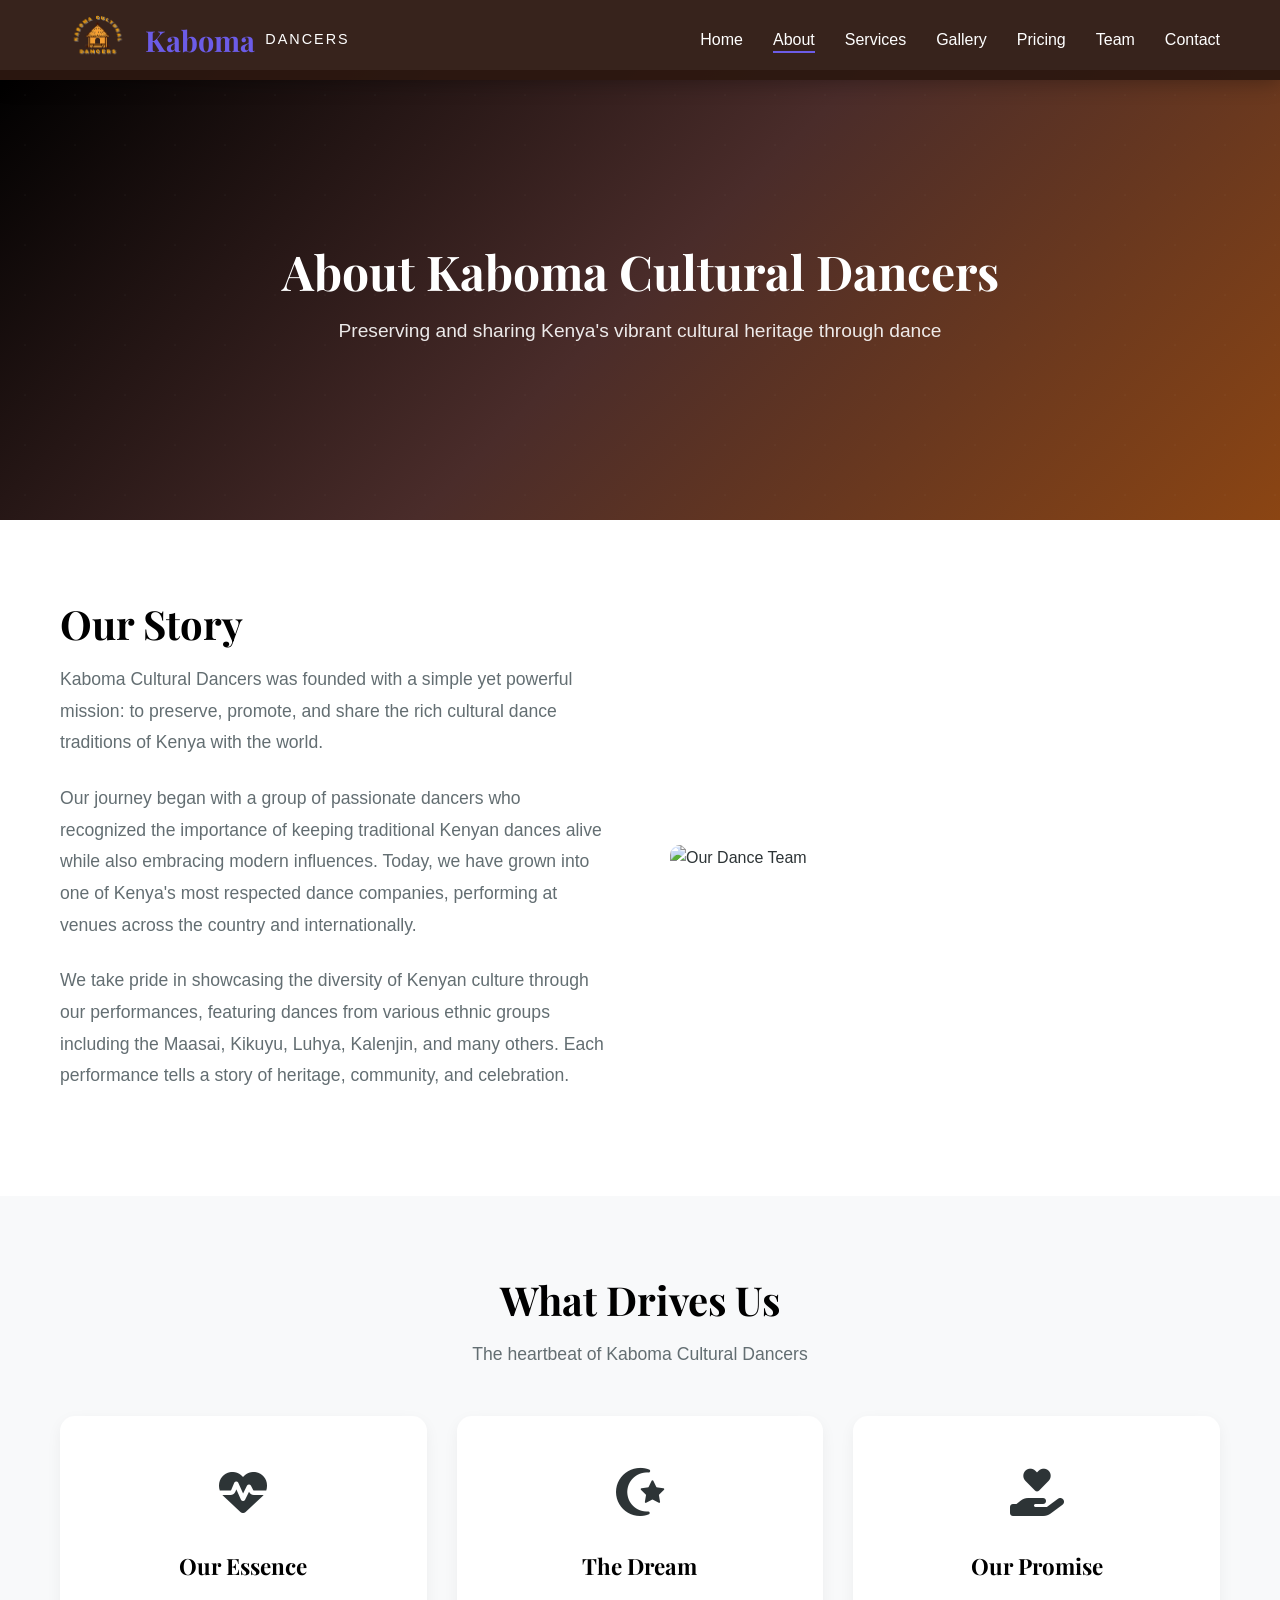
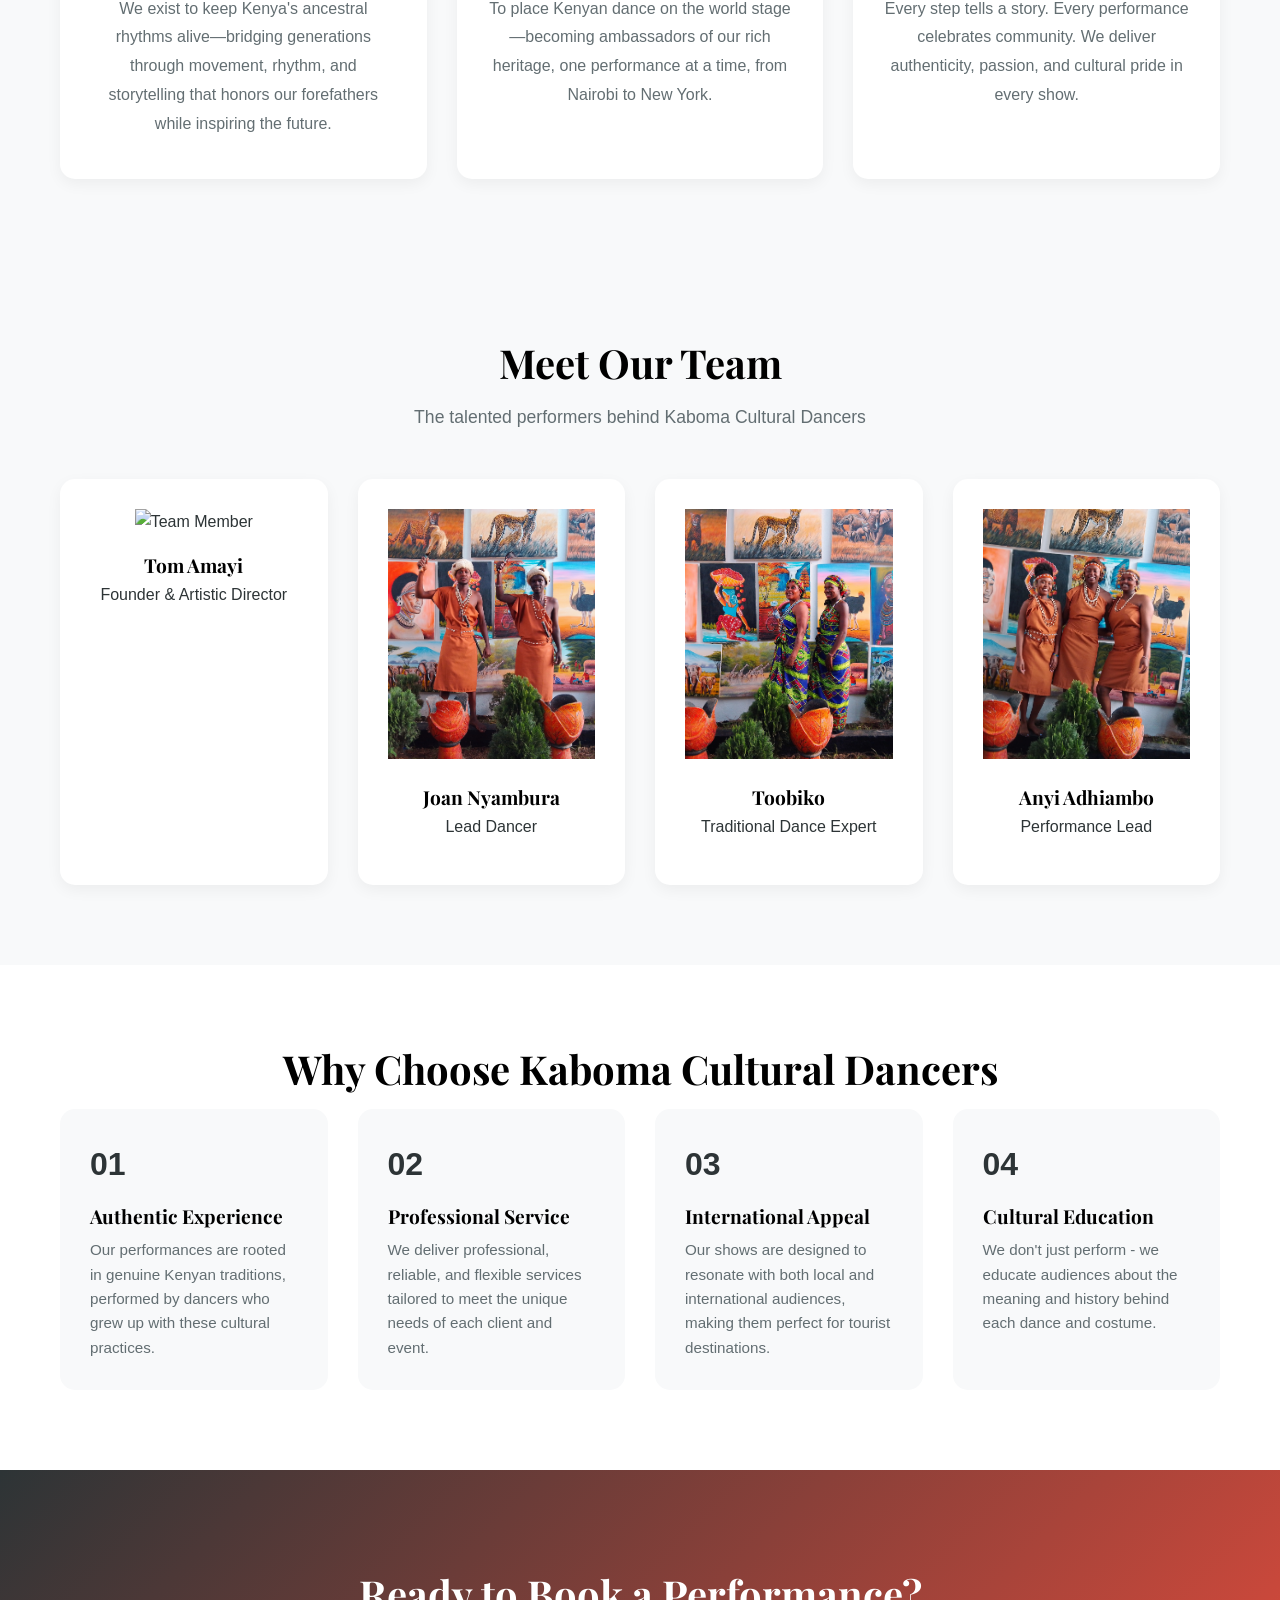
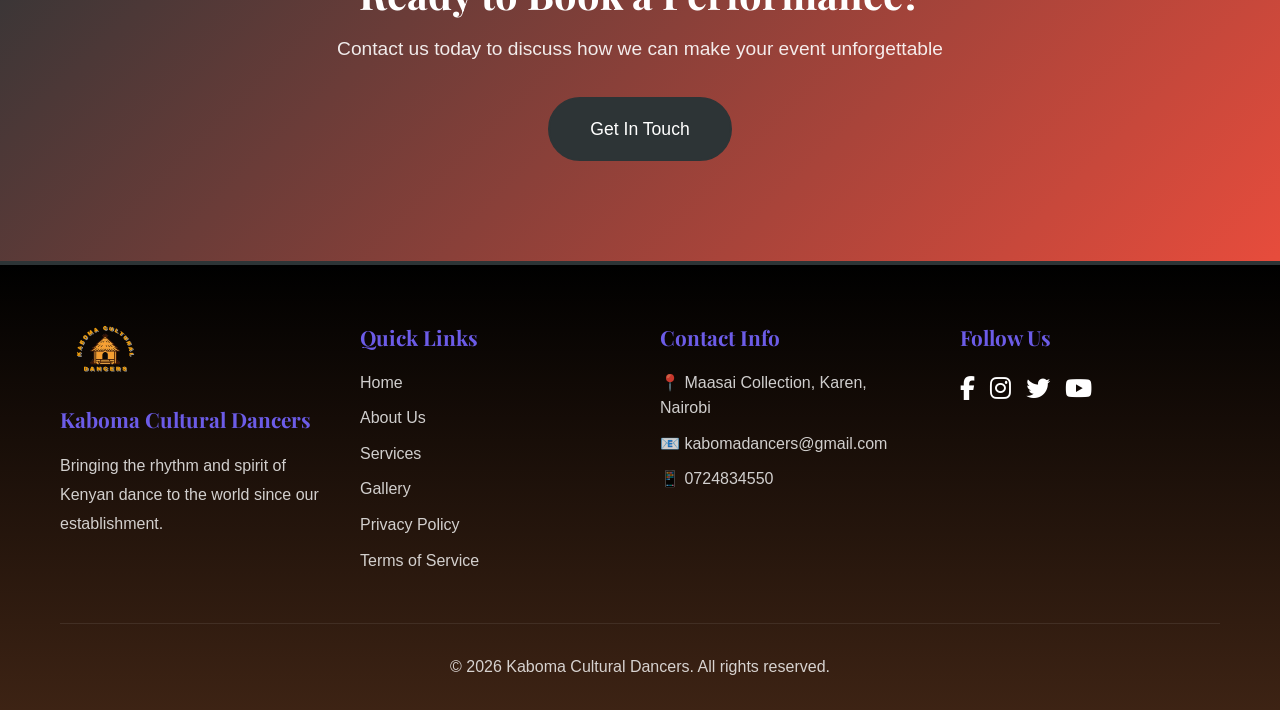
==== commit 6a679c43: "Update about.html" ====
--- a/about.html
+++ b/about.html
@@ -1,220 +1,220 @@
-<!DOCTYPE html>
-<html lang="en">
-<head>
-    <meta charset="UTF-8">
-    <meta name="viewport" content="width=device-width, initial-scale=1.0">
-    <meta name="description" content="Learn about Kaboma Cultural Dancers - Kenya's premier cultural dance company preserving and sharing traditional dances since 2010. Meet our talented performers.">
-    <meta name="keywords" content="about Kaboma Cultural Dancers, Kenyan dance company, cultural dance, traditional dance history, African dance performers">
-    <meta name="robots" content="index, follow">
-    <title>About Us - Kaboma Cultural Dancers</title>
-    <link rel="icon" type="image/svg+xml" href="data:image/svg+xml,%3Csvg xmlns='http://www.w3.org/2000/svg' viewBox='0 0 100 100'%3E%3Ccircle cx='50' cy='50' r='45' fill='%23c41e3a'/%3E%3Ctext x='50' y='65' font-size='40' text-anchor='middle' fill='white'%3E%F0%9F%8E%83%3C/text%3E%3C/svg%3E">
-    <link rel="stylesheet" href="styles.css">
-    <link rel="preconnect" href="https://fonts.googleapis.com">
-    <link rel="preconnect" href="https://fonts.gstatic.com" crossorigin>
-    <link href="https://fonts.googleapis.com/css2?family=Playfair+Display:wght@400;700&family=Poppins:wght@300;400;500;600&display=swap" rel="stylesheet">
-    <link rel="stylesheet" href="https://cdnjs.cloudflare.com/ajax/libs/font-awesome/6.4.0/css/all.min.css">
-</head>
-<body>
-    <!-- Header -->
-    <header class="header">
-        <div class="container">
-            <nav class="navbar">
-                <a href="index.html" class="logo">
-                    <img src="images/logo.png" alt="Kaboma Cultural Dancers" class="logo-img">
-                    <span class="logo-text">Kaboma</span>
-                    <span class="logo-subtext">Dancers</span>
-                </a>
-                <button class="mobile-menu-btn" aria-label="Toggle menu">
-                    <span></span>
-                    <span></span>
-                    <span></span>
-                </button>
-                <ul class="nav-menu">
-                    <li><a href="index.html" class="nav-link">Home</a></li>
-                    <li><a href="about.html" class="nav-link active">About</a></li>
-                    <li><a href="services.html" class="nav-link">Services</a></li>
-                    <li><a href="gallery.html" class="nav-link">Gallery</a></li>
-                    <li><a href="pricing.html" class="nav-link">Pricing</a></li>
-                    <li><a href="team.html" class="nav-link">Team</a></li>
-                    <li><a href="contact.html" class="nav-link">Contact</a></li>
-                </ul>
-            </nav>
-        </div>
-    </header>
-
-    <!-- Page Header -->
-    <section class="page-header">
-        <div class="page-header-overlay"></div>
-        <div class="page-header-content">
-            <h1>About Kaboma Cultural Dancers</h1>
-            <p>Preserving and sharing Kenya's vibrant cultural heritage through dance</p>
-        </div>
-    </section>
-
-    <!-- Our Story -->
-    <section class="our-story">
-        <div class="container">
-            <div class="story-grid">
-                <div class="story-content">
-                    <h2 class="section-title">Our Story</h2>
-                    <p>Kaboma Cultural Dancers was founded with a simple yet powerful mission: to preserve, promote, and share the rich cultural dance traditions of Kenya with the world.</p>
-                    <p>Our journey began with a group of passionate dancers who recognized the importance of keeping traditional Kenyan dances alive while also embracing modern influences. Today, we have grown into one of Kenya's most respected dance companies, performing at venues across the country and internationally.</p>
-                    <p>We take pride in showcasing the diversity of Kenyan culture through our performances, featuring dances from various ethnic groups including the Maasai, Kikuyu, Luhya, Kalenjin, and many others. Each performance tells a story of heritage, community, and celebration.</p>
-                </div>
-                <div class="story-image">
-                    <img src="images/team/team-1.jpg" alt="Our Dance Team" style="width: 100%; height: auto; border-radius: 10px;">
-                </div>
-            </div>
-        </div>
-    </section>
-
-    <!-- Our Essence -->
-    <section class="mission-vision">
-        <div class="container">
-            <h2 class="section-title centered">What Drives Us</h2>
-            <p class="section-subtitle centered">The heartbeat of Kaboma Cultural Dancers</p>
-            <div class="mv-grid">
-                <div class="mv-card">
-                    <div class="mv-icon"><i class="fas fa-heartbeat"></i></div>
-                    <h3>Our Essence</h3>
-                    <p>We exist to keep Kenya's ancestral rhythms alive—bridging generations through movement, rhythm, and storytelling that honors our forefathers while inspiring the future.</p>
-                </div>
-                <div class="mv-card">
-                    <div class="mv-icon"><i class="fas fa-star-and-crescent"></i></div>
-                    <h3>The Dream</h3>
-                    <p>To place Kenyan dance on the world stage—becoming ambassadors of our rich heritage, one performance at a time, from Nairobi to New York.</p>
-                </div>
-                <div class="mv-card">
-                    <div class="mv-icon"><i class="fas fa-hand-holding-heart"></i></div>
-                    <h3>Our Promise</h3>
-                    <p>Every step tells a story. Every performance celebrates community. We deliver authenticity, passion, and cultural pride in every show.</p>
-                </div>
-            </div>
-        </div>
-    </section>
-
-    <!-- Our Team -->
-    <section class="our-team">
-        <div class="container">
-            <h2 class="section-title centered">Meet Our Team</h2>
-            <p class="section-subtitle centered">The talented performers behind Kaboma Cultural Dancers</p>
-            <div class="team-grid">
-                <div class="team-card">
-                    <div class="team-image">
-                        <img src="images/team/team-1.jpg" alt="Team Member" style="width: 100%; height: 250px; object-fit: cover;">
-                    </div>
-                    <h3>Tom Amayi</h3>
-                    <p class="team-role">Founder & Artistic Director</p>
-                </div>
-                <div class="team-card">
-                    <div class="team-image">
-                        <img src="images/team/team-2.jpg" alt="Team Member" style="width: 100%; height: 250px; object-fit: cover;">
-                    </div>
-                    <h3>Joan Nyambura</h3>
-                    <p class="team-role">Lead Dancer</p>
-                </div>
-                <div class="team-card">
-                    <div class="team-image">
-                        <img src="images/team/team-3.jpg" alt="Team Member" style="width: 100%; height: 250px; object-fit: cover;">
-                    </div>
-                    <h3>Toobiko</h3>
-                    <p class="team-role">Traditional Dance Expert</p>
-                </div>
-                <div class="team-card">
-                    <div class="team-image">
-                        <img src="images/team/team-4.jpg" alt="Team Member" style="width: 100%; height: 250px; object-fit: cover;">
-                    </div>
-                    <h3>Anyi Adhiambo</h3>
-                    <p class="team-role">Performance Lead</p>
-                </div>
-            </div>
-        </div>
-    </section>
-
-    <!-- Why Choose Us -->
-    <section class="why-choose-us">
-        <div class="container">
-            <h2 class="section-title centered">Why Choose Kaboma Cultural Dancers</h2>
-            <div class="why-grid">
-                <div class="why-card">
-                    <span class="why-number">01</span>
-                    <h3>Authentic Experience</h3>
-                    <p>Our performances are rooted in genuine Kenyan traditions, performed by dancers who grew up with these cultural practices.</p>
-                </div>
-                <div class="why-card">
-                    <span class="why-number">02</span>
-                    <h3>Professional Service</h3>
-                    <p>We deliver professional, reliable, and flexible services tailored to meet the unique needs of each client and event.</p>
-                </div>
-                <div class="why-card">
-                    <span class="why-number">03</span>
-                    <h3>International Appeal</h3>
-                    <p>Our shows are designed to resonate with both local and international audiences, making them perfect for tourist destinations.</p>
-                </div>
-                <div class="why-card">
-                    <span class="why-number">04</span>
-                    <h3>Cultural Education</h3>
-                    <p>We don't just perform - we educate audiences about the meaning and history behind each dance and costume.</p>
-                </div>
-            </div>
-        </div>
-    </section>
-
-    <!-- CTA Section -->
-    <section class="cta">
-        <div class="container">
-            <div class="cta-content">
-                <h2>Ready to Book a Performance?</h2>
-                <p>Contact us today to discuss how we can make your event unforgettable</p>
-                <a href="contact.html" class="btn btn-primary btn-large">Get In Touch</a>
-            </div>
-        </div>
-    </section>
-
-    <!-- Footer -->
-    <footer class="footer">
-        <div class="container">
-            <div class="footer-grid">
-                <div class="footer-section">
-                    <img src="images/logo.png" alt="Kaboma Cultural Dancers" class="footer-logo">
-                    <h3>Kaboma Cultural Dancers</h3>
-                    <p>Bringing the rhythm and spirit of Kenyan dance to the world since our establishment.</p>
-                </div>
-                <div class="footer-section">
-                    <h3>Quick Links</h3>
-                    <ul>
-                        <li><a href="index.html">Home</a></li>
-                        <li><a href="about.html">About Us</a></li>
-                        <li><a href="services.html">Services</a></li>
-                        <li><a href="gallery.html">Gallery</a></li>
-                        <li><a href="privacy-policy.html">Privacy Policy</a></li>
-                        <li><a href="terms.html">Terms of Service</a></li>
-                    </ul>
-                </div>
-                <div class="footer-section">
-                    <h3>Contact Info</h3>
-                    <ul>
-                        <li>📍 Maasai Collection, Karen, Nairobi</li>
-                        <li>📧 <a href="mailto:kabomadancers@gmail.com">kabomadancers@gmail.com</a></li>
-                        <li>📱 <a href="tel:0724834550">0724834550</a></li>
-                    </ul>
-                </div>
-                <div class="footer-section">
-                    <h3>Follow Us</h3>
-                    <div class="social-links">
-                        <a href="https://facebook.com/kabomaculturaldancers" class="social-link" aria-label="Facebook"><i class="fab fa-facebook-f"></i></a>
-                        <a href="https://instagram.com/kabomaculturaldancers" class="social-link" aria-label="Instagram"><i class="fab fa-instagram"></i></a>
-                        <a href="https://twitter.com/kabomaculturaldancers" class="social-link" aria-label="Twitter"><i class="fab fa-twitter"></i></a>
-                        <a href="https://youtube.com/kabomaculturaldancers" class="social-link" aria-label="YouTube"><i class="fab fa-youtube"></i></a>
-                    </div>
-                </div>
-            </div>
-            <div class="footer-bottom">
-                <p>&copy; 2026 Kaboma Cultural Dancers. All rights reserved.</p>
-            </div>
-        </div>
-    </footer>
-
-    <script src="script.js"></script>
-</body>
-</html>
+<!DOCTYPE html>
+<html lang="en">
+<head>
+    <meta charset="UTF-8">
+    <meta name="viewport" content="width=device-width, initial-scale=1.0">
+    <meta name="description" content="Learn about Kaboma Cultural Dancers - Kenya's premier cultural dance company preserving and sharing traditional dances since 2010. Meet our talented performers.">
+    <meta name="keywords" content="about Kaboma Cultural Dancers, Kenyan dance company, cultural dance, traditional dance history, African dance performers">
+    <meta name="robots" content="index, follow">
+    <title>About Us - Kaboma Cultural Dancers</title>
+    <link rel="icon" type="image/svg+xml" href="data:image/svg+xml,%3Csvg xmlns='http://www.w3.org/2000/svg' viewBox='0 0 100 100'%3E%3Ccircle cx='50' cy='50' r='45' fill='%23c41e3a'/%3E%3Ctext x='50' y='65' font-size='40' text-anchor='middle' fill='white'%3E%F0%9F%8E%83%3C/text%3E%3C/svg%3E">
+    <link rel="stylesheet" href="styles.css">
+    <link rel="preconnect" href="https://fonts.googleapis.com">
+    <link rel="preconnect" href="https://fonts.gstatic.com" crossorigin>
+    <link href="https://fonts.googleapis.com/css2?family=Playfair+Display:wght@400;700&family=Poppins:wght@300;400;500;600&display=swap" rel="stylesheet">
+    <link rel="stylesheet" href="https://cdnjs.cloudflare.com/ajax/libs/font-awesome/6.4.0/css/all.min.css">
+</head>
+<body>
+    <!-- Header -->
+    <header class="header">
+        <div class="container">
+            <nav class="navbar">
+                <a href="index.html" class="logo">
+                    <img src="images/logo.png" alt="Kaboma Cultural Dancers" class="logo-img">
+                    <span class="logo-text">Kaboma</span>
+                    <span class="logo-subtext">Dancers</span>
+                </a>
+                <button class="mobile-menu-btn" aria-label="Toggle menu">
+                    <span></span>
+                    <span></span>
+                    <span></span>
+                </button>
+                <ul class="nav-menu">
+                    <li><a href="index.html" class="nav-link">Home</a></li>
+                    <li><a href="about.html" class="nav-link active">About</a></li>
+                    <li><a href="services.html" class="nav-link">Services</a></li>
+                    <li><a href="gallery.html" class="nav-link">Gallery</a></li>
+                    <li><a href="pricing.html" class="nav-link">Pricing</a></li>
+                    <li><a href="team.html" class="nav-link">Team</a></li>
+                    <li><a href="contact.html" class="nav-link">Contact</a></li>
+                </ul>
+            </nav>
+        </div>
+    </header>
+
+    <!-- Page Header -->
+    <section class="page-header">
+        <div class="page-header-overlay"></div>
+        <div class="page-header-content">
+            <h1>About Kaboma Cultural Dancers</h1>
+            <p>Preserving and sharing Kenya's vibrant cultural heritage through dance</p>
+        </div>
+    </section>
+
+    <!-- Our Story -->
+    <section class="our-story">
+        <div class="container">
+            <div class="story-grid">
+                <div class="story-content">
+                    <h2 class="section-title">Our Story</h2>
+                    <p>Kaboma Cultural Dancers was founded with a simple yet powerful mission: to preserve, promote, and share the rich cultural dance traditions of Kenya with the world.</p>
+                    <p>Our journey began with a group of passionate dancers who recognized the importance of keeping traditional Kenyan dances alive while also embracing modern influences. Today, we have grown into one of Kenya's most respected dance companies, performing at venues across the country and internationally.</p>
+                    <p>We take pride in showcasing the diversity of Kenyan culture through our performances, featuring dances from various ethnic groups including the Maasai, Kikuyu, Luhya, Kalenjin, and many others. Each performance tells a story of heritage, community, and celebration.</p>
+                </div>
+                <div class="story-image">
+                    <img src="images/team/team-A.jpg" alt="Our Dance Team" style="width: 100%; height: auto; border-radius: 10px;">
+                </div>
+            </div>
+        </div>
+    </section>
+
+    <!-- Our Essence -->
+    <section class="mission-vision">
+        <div class="container">
+            <h2 class="section-title centered">What Drives Us</h2>
+            <p class="section-subtitle centered">The heartbeat of Kaboma Cultural Dancers</p>
+            <div class="mv-grid">
+                <div class="mv-card">
+                    <div class="mv-icon"><i class="fas fa-heartbeat"></i></div>
+                    <h3>Our Essence</h3>
+                    <p>We exist to keep Kenya's ancestral rhythms alive—bridging generations through movement, rhythm, and storytelling that honors our forefathers while inspiring the future.</p>
+                </div>
+                <div class="mv-card">
+                    <div class="mv-icon"><i class="fas fa-star-and-crescent"></i></div>
+                    <h3>The Dream</h3>
+                    <p>To place Kenyan dance on the world stage—becoming ambassadors of our rich heritage, one performance at a time, from Nairobi to New York.</p>
+                </div>
+                <div class="mv-card">
+                    <div class="mv-icon"><i class="fas fa-hand-holding-heart"></i></div>
+                    <h3>Our Promise</h3>
+                    <p>Every step tells a story. Every performance celebrates community. We deliver authenticity, passion, and cultural pride in every show.</p>
+                </div>
+            </div>
+        </div>
+    </section>
+
+    <!-- Our Team -->
+    <section class="our-team">
+        <div class="container">
+            <h2 class="section-title centered">Meet Our Team</h2>
+            <p class="section-subtitle centered">The talented performers behind Kaboma Cultural Dancers</p>
+            <div class="team-grid">
+                <div class="team-card">
+                    <div class="team-image">
+                        <img src="images/team/team-1.jpg" alt="Team Member" style="width: 100%; height: 250px; object-fit: cover;">
+                    </div>
+                    <h3>Tom Amayi</h3>
+                    <p class="team-role">Founder & Artistic Director</p>
+                </div>
+                <div class="team-card">
+                    <div class="team-image">
+                        <img src="images/team/team-2.jpg" alt="Team Member" style="width: 100%; height: 250px; object-fit: cover;">
+                    </div>
+                    <h3>Joan Nyambura</h3>
+                    <p class="team-role">Lead Dancer</p>
+                </div>
+                <div class="team-card">
+                    <div class="team-image">
+                        <img src="images/team/team-3.jpg" alt="Team Member" style="width: 100%; height: 250px; object-fit: cover;">
+                    </div>
+                    <h3>Toobiko</h3>
+                    <p class="team-role">Traditional Dance Expert</p>
+                </div>
+                <div class="team-card">
+                    <div class="team-image">
+                        <img src="images/team/team-4.jpg" alt="Team Member" style="width: 100%; height: 250px; object-fit: cover;">
+                    </div>
+                    <h3>Anyi Adhiambo</h3>
+                    <p class="team-role">Performance Lead</p>
+                </div>
+            </div>
+        </div>
+    </section>
+
+    <!-- Why Choose Us -->
+    <section class="why-choose-us">
+        <div class="container">
+            <h2 class="section-title centered">Why Choose Kaboma Cultural Dancers</h2>
+            <div class="why-grid">
+                <div class="why-card">
+                    <span class="why-number">01</span>
+                    <h3>Authentic Experience</h3>
+                    <p>Our performances are rooted in genuine Kenyan traditions, performed by dancers who grew up with these cultural practices.</p>
+                </div>
+                <div class="why-card">
+                    <span class="why-number">02</span>
+                    <h3>Professional Service</h3>
+                    <p>We deliver professional, reliable, and flexible services tailored to meet the unique needs of each client and event.</p>
+                </div>
+                <div class="why-card">
+                    <span class="why-number">03</span>
+                    <h3>International Appeal</h3>
+                    <p>Our shows are designed to resonate with both local and international audiences, making them perfect for tourist destinations.</p>
+                </div>
+                <div class="why-card">
+                    <span class="why-number">04</span>
+                    <h3>Cultural Education</h3>
+                    <p>We don't just perform - we educate audiences about the meaning and history behind each dance and costume.</p>
+                </div>
+            </div>
+        </div>
+    </section>
+
+    <!-- CTA Section -->
+    <section class="cta">
+        <div class="container">
+            <div class="cta-content">
+                <h2>Ready to Book a Performance?</h2>
+                <p>Contact us today to discuss how we can make your event unforgettable</p>
+                <a href="contact.html" class="btn btn-primary btn-large">Get In Touch</a>
+            </div>
+        </div>
+    </section>
+
+    <!-- Footer -->
+    <footer class="footer">
+        <div class="container">
+            <div class="footer-grid">
+                <div class="footer-section">
+                    <img src="images/logo.png" alt="Kaboma Cultural Dancers" class="footer-logo">
+                    <h3>Kaboma Cultural Dancers</h3>
+                    <p>Bringing the rhythm and spirit of Kenyan dance to the world since our establishment.</p>
+                </div>
+                <div class="footer-section">
+                    <h3>Quick Links</h3>
+                    <ul>
+                        <li><a href="index.html">Home</a></li>
+                        <li><a href="about.html">About Us</a></li>
+                        <li><a href="services.html">Services</a></li>
+                        <li><a href="gallery.html">Gallery</a></li>
+                        <li><a href="privacy-policy.html">Privacy Policy</a></li>
+                        <li><a href="terms.html">Terms of Service</a></li>
+                    </ul>
+                </div>
+                <div class="footer-section">
+                    <h3>Contact Info</h3>
+                    <ul>
+                        <li>📍 Maasai Collection, Karen, Nairobi</li>
+                        <li>📧 <a href="mailto:kabomadancers@gmail.com">kabomadancers@gmail.com</a></li>
+                        <li>📱 <a href="tel:0724834550">0724834550</a></li>
+                    </ul>
+                </div>
+                <div class="footer-section">
+                    <h3>Follow Us</h3>
+                    <div class="social-links">
+                        <a href="https://facebook.com/kabomaculturaldancers" class="social-link" aria-label="Facebook"><i class="fab fa-facebook-f"></i></a>
+                        <a href="https://instagram.com/kabomaculturaldancers" class="social-link" aria-label="Instagram"><i class="fab fa-instagram"></i></a>
+                        <a href="https://twitter.com/kabomaculturaldancers" class="social-link" aria-label="Twitter"><i class="fab fa-twitter"></i></a>
+                        <a href="https://youtube.com/kabomaculturaldancers" class="social-link" aria-label="YouTube"><i class="fab fa-youtube"></i></a>
+                    </div>
+                </div>
+            </div>
+            <div class="footer-bottom">
+                <p>&copy; 2026 Kaboma Cultural Dancers. All rights reserved.</p>
+            </div>
+        </div>
+    </footer>
+
+    <script src="script.js"></script>
+</body>
+</html>
--- a/styles.css
+++ b/styles.css
@@ -1,2486 +1,2623 @@
-/* Reset and Base Styles */
-* {
-    margin: 0;
-    padding: 0;
-    box-sizing: border-box;
-}
-
-:root {
-    /* Modern Vibrant Color Palette */
-    --primary-color: #2d3436; /* Dark Charcoal */
-    --secondary-color: #6c5ce7; /* Purple */
-    --tertiary-color: #00cec9; /* Teal */
-    --accent-color: #fd79a8; /* Pink */
-    --accent-color-2: #fdcb6e; /* Yellow/Gold */
-    --dark-color: #000000; /* Pure Black */
-    --light-color: #ffffff; /* Pure White */
-    --text-color: #2d3436;
-    --text-light: #636e72;
-    --gradient-1: linear-gradient(135deg, #6c5ce7, #00cec9);
-    --gradient-2: linear-gradient(135deg, #fd79a8, #fdcb6e);
-    --transition: all 0.3s ease;
-}
-
-html {
-    /* Smooth scrolling disabled for cleaner UX */
-}
-
-body {
-    font-family: 'Roboto', sans-serif;
-    line-height: 1.6;
-    color: var(--text-color);
-    background-color: var(--light-color);
-}
-
-/* Skip Link for Accessibility */
-.skip-link {
-    position: absolute;
-    top: -40px;
-    left: 0;
-    background: var(--primary-color);
-    color: white;
-    padding: 8px 16px;
-    z-index: 10000;
-    transition: top 0.3s;
-}
-
-.skip-link:focus {
-    top: 0;
-}
-
-h1, h2, h3, h4, h5, h6 {
-    font-family: 'Playfair Display', serif;
-    font-weight: 700;
-    line-height: 1.2;
-}
-
-a {
-    text-decoration: none;
-    color: inherit;
-    transition: var(--transition);
-}
-
-ul {
-    list-style: none;
-}
-
-img {
-    max-width: 100%;
-    height: auto;
-}
-
-.container {
-    max-width: 1200px;
-    margin: 0 auto;
-    padding: 0 20px;
-}
-
-.section-title {
-    font-size: 2.5rem;
-    color: var(--dark-color);
-    margin-bottom: 1rem;
-}
-
-.section-subtitle {
-    font-size: 1.1rem;
-    color: var(--text-light);
-    margin-bottom: 3rem;
-}
-
-.centered {
-    text-align: center;
-}
-
-/* Buttons */
-.btn {
-    display: inline-block;
-    padding: 14px 32px;
-    border-radius: 50px;
-    font-weight: 500;
-    cursor: pointer;
-    transition: var(--transition);
-    text-align: center;
-}
-
-.btn-primary {
-    background-color: var(--primary-color);
-    color: white;
-    border: 2px solid var(--primary-color);
-}
-
-.btn-primary:hover {
-    background-color: transparent;
-    color: var(--primary-color);
-    transform: translateY(-3px);
-    box-shadow: 0 10px 25px rgba(212, 175, 55, 0.4);
-}
-
-.btn-secondary {
-    background-color: transparent;
-    color: white;
-    border: 2px solid white;
-}
-
-.btn-secondary:hover {
-    background-color: var(--accent-color);
-    color: var(--dark-color);
-    border-color: var(--accent-color);
-    transform: translateY(-3px);
-    box-shadow: 0 10px 25px rgba(212, 175, 55, 0.3);
-}
-
-.btn-large {
-    padding: 18px 40px;
-    font-size: 1.1rem;
-}
-
-/* Header */
-.header {
-    position: fixed;
-    top: 0;
-    left: 0;
-    width: 100%;
-    z-index: 1000;
-    background-color: rgba(45, 24, 16, 0.95); /* Kenyan Earth Brown */
-    padding: 15px 0;
-    transition: var(--transition);
-    box-shadow: 0 2px 20px rgba(0, 0, 0, 0.3);
-}
-
-.navbar {
-    display: flex;
-    justify-content: space-between;
-    align-items: center;
-}
-
-.logo {
-    display: flex;
-    align-items: center;
-    gap: 10px;
-}
-
-.logo-img {
-    height: 50px;
-    width: auto;
-}
-
-.footer-logo {
-    height: 60px;
-    width: auto;
-    margin-bottom: 15px;
-}
-
-.logo-text {
-    font-family: 'Playfair Display', serif;
-    font-size: 1.8rem;
-    font-weight: 700;
-    color: var(--secondary-color);
-}
-
-.logo-subtext {
-    font-size: 0.9rem;
-    color: white;
-    text-transform: uppercase;
-    letter-spacing: 2px;
-}
-
-.nav-menu {
-    display: flex;
-    gap: 30px;
-}
-
-.nav-link {
-    color: white;
-    font-weight: 500;
-    position: relative;
-    padding: 5px 0;
-    transition: var(--transition);
-}
-
-.nav-link::after {
-    content: '';
-    position: absolute;
-    bottom: 0;
-    left: 0;
-    width: 0;
-    height: 2px;
-    background: var(--secondary-color);
-    transition: width 0.4s ease;
-}
-
-.nav-link:hover::after,
-.nav-link.active::after {
-    width: 100%;
-}
-
-.nav-link:hover {
-    color: var(--secondary-color);
-}
-
-.mobile-menu-btn {
-    display: none;
-    flex-direction: column;
-    gap: 5px;
-    background: none;
-    border: none;
-    cursor: pointer;
-    padding: 5px;
-}
-
-.mobile-menu-btn span {
-    width: 25px;
-    height: 3px;
-    background-color: white;
-    transition: var(--transition);
-}
-
-/* Hero Section */
-.hero {
-    min-height: 100vh;
-    display: flex;
-    align-items: center;
-    justify-content: center;
-    text-align: center;
-    position: relative;
-    background: linear-gradient(135deg, var(--dark-color) 0%, #4a2c2a 50%, #8b4513 100%); /* Kenyan earth tones */
-    color: white;
-    padding: 100px 20px;
-    overflow: hidden;
-}
-
-.hero-overlay {
-    position: absolute;
-    top: 0;
-    left: 0;
-    width: 100%;
-    height: 100%;
-    background: url('data:image/svg+xml,<svg xmlns="http://www.w3.org/2000/svg" viewBox="0 0 100 100"><circle cx="50" cy="50" r="1" fill="rgba(255,255,255,0.1)"/></svg>');
-    background-size: 50px 50px;
-}
-
-/* Kenyan tribal pattern overlay */
-.hero::before {
-    content: '';
-    position: absolute;
-    top: 0;
-    left: 0;
-    width: 100%;
-    height: 100%;
-    background: repeating-linear-gradient(
-        45deg,
-        transparent,
-        transparent 10px,
-        rgba(218, 165, 32, 0.03) 10px,
-        rgba(218, 165, 32, 0.03) 20px
-    );
-    pointer-events: none;
-}
-
-.hero-content {
-    position: relative;
-    z-index: 1;
-    max-width: 800px;
-}
-
-.hero-title {
-    font-size: 3.5rem;
-    margin-bottom: 1.5rem;
-    text-shadow: 2px 2px 4px rgba(0,0,0,0.3);
-}
-
-.hero-subtitle {
-    font-size: 1.3rem;
-    margin-bottom: 2.5rem;
-    opacity: 0.9;
-}
-
-.hero-buttons {
-    display: flex;
-    gap: 20px;
-    justify-content: center;
-    flex-wrap: wrap;
-}
-
-.hero-badge {
-    display: inline-block;
-    background: linear-gradient(135deg, rgba(196, 30, 58, 0.9) 0%, rgba(218, 165, 32, 0.9) 100%);
-    color: white;
-    padding: 8px 20px;
-    border-radius: 30px;
-    font-size: 0.85rem;
-    font-weight: 600;
-    text-transform: uppercase;
-    letter-spacing: 1px;
-    margin-bottom: 20px;
-}
-
-.hero-features {
-    display: flex;
-    justify-content: center;
-    gap: 40px;
-    margin-top: 40px;
-    flex-wrap: wrap;
-}
-
-.hero-feature {
-    display: flex;
-    align-items: center;
-    gap: 10px;
-    color: white;
-    font-size: 0.95rem;
-    opacity: 0.9;
-}
-
-.hero-feature i {
-    font-size: 1.2rem;
-    color: var(--gold-color);
-}
-
-/* About Preview */
-.about-preview {
-    padding: 80px 0;
-    background-color: white;
-}
-
-.about-grid {
-    display: grid;
-    grid-template-columns: 1fr 1fr;
-    gap: 60px;
-    align-items: center;
-}
-
-.about-header {
-    text-align: center;
-    margin-bottom: 50px;
-}
-
-.about-header .section-subtitle {
-    max-width: 600px;
-    margin: 15px auto 0;
-}
-
-.about-content {
-    padding-right: 20px;
-}
-
-.about-content h3 {
-    font-family: 'Playfair Display', serif;
-    font-size: 1.8rem;
-    color: var(--primary-color);
-    margin-bottom: 20px;
-}
-
-.about-text {
-    font-size: 1.1rem;
-    color: var(--text-light);
-    margin-bottom: 1.5rem;
-    line-height: 1.8;
-}
-
-.about-features {
-    display: grid;
-    gap: 30px;
-}
-
-.feature-card {
-    background: linear-gradient(135deg, #f8f9fa 0%, #e9ecef 100%);
-    padding: 30px;
-    border-radius: 15px;
-    text-align: center;
-    transition: var(--transition);
-}
-
-.feature-card:hover {
-    transform: translateY(-5px);
-    box-shadow: 0 10px 30px rgba(0,0,0,0.1);
-}
-
-.feature-icon {
-    font-size: 3rem;
-    margin-bottom: 15px;
-}
-
-.feature-card h3 {
-    font-size: 1.3rem;
-    color: var(--dark-color);
-    margin-bottom: 10px;
-}
-
-.feature-card p {
-    color: var(--text-light);
-}
-
-/* Services Preview */
-.services-preview {
-    padding: 80px 0;
-    background-color: #f8f9fa;
-}
-
-.services-grid {
-    display: grid;
-    grid-template-columns: repeat(4, 1fr);
-    gap: 30px;
-}
-
-.service-card {
-    background: white;
-    padding: 40px 30px;
-    border-radius: 15px;
-    text-align: center;
-    transition: var(--transition);
-    box-shadow: 0 5px 15px rgba(0,0,0,0.05);
-}
-
-.service-card:hover {
-    transform: translateY(-10px);
-    box-shadow: 0 25px 50px rgba(196, 30, 58, 0.2);
-    border-bottom: 3px solid var(--primary-color);
-}
-
-.service-icon {
-    font-size: 3.5rem;
-    margin-bottom: 20px;
-}
-
-.service-card h3 {
-    font-size: 1.4rem;
-    color: var(--dark-color);
-    margin-bottom: 15px;
-}
-
-.service-card p {
-    color: var(--text-light);
-    margin-bottom: 20px;
-}
-
-.service-link {
-    color: var(--primary-color);
-    font-weight: 600;
-}
-
-.service-link:hover {
-    color: var(--secondary-color);
-}
-
-/* Video Gallery */
-.video-gallery {
-    padding: 80px 0;
-    background-color: white;
-}
-
-.video-grid {
-    display: grid;
-    grid-template-columns: repeat(3, 1fr);
-    gap: 30px;
-    margin-bottom: 40px;
-}
-
-.video-card {
-    background: #f8f9fa;
-    border-radius: 15px;
-    overflow: hidden;
-    transition: var(--transition);
-}
-
-.video-card:hover {
-    transform: translateY(-5px);
-    box-shadow: 0 10px 30px rgba(0,0,0,0.15);
-}
-
-.video-wrapper {
-    position: relative;
-    padding-bottom: 56.25%; /* 16:9 aspect ratio */
-    height: 0;
-    overflow: hidden;
-}
-
-.video-wrapper iframe {
-    position: absolute;
-    top: 0;
-    left: 0;
-    width: 100%;
-    height: 100%;
-}
-
-.video-info {
-    padding: 25px;
-}
-
-.video-info h3 {
-    font-size: 1.3rem;
-    color: var(--dark-color);
-    margin-bottom: 10px;
-}
-
-.video-info p {
-    color: var(--text-light);
-    font-size: 0.95rem;
-}
-
-/* Social Media Feeds */
-.social-feeds {
-    padding: 80px 0;
-    background-color: white;
-}
-
-.social-grid {
-    display: grid;
-    grid-template-columns: repeat(4, 1fr);
-    gap: 20px;
-    margin-bottom: 40px;
-}
-
-.social-feed-item {
-    position: relative;
-    border-radius: 15px;
-    overflow: hidden;
-    aspect-ratio: 1;
-    transition: var(--transition);
-}
-
-.social-feed-item:hover {
-    transform: scale(1.05);
-    box-shadow: 0 15px 40px rgba(0,0,0,0.2);
-}
-
-.social-feed-item img {
-    width: 100%;
-    height: 100%;
-    object-fit: cover;
-}
-
-.social-overlay {
-    position: absolute;
-    top: 0;
-    left: 0;
-    width: 100%;
-    height: 100%;
-    background: linear-gradient(135deg, rgba(193, 53, 44, 0.9) 0%, rgba(245, 166, 35, 0.9) 100%);
-    display: flex;
-    flex-direction: column;
-    align-items: center;
-    justify-content: center;
-    opacity: 0;
-    transition: var(--transition);
-}
-
-.social-feed-item:hover .social-overlay {
-    opacity: 1;
-}
-
-.social-icon {
-    font-size: 2.5rem;
-    margin-bottom: 10px;
-}
-
-.social-platform {
-    color: white;
-    font-size: 1.1rem;
-    font-weight: 600;
-}
-
-.social-follow {
-    display: flex;
-    gap: 20px;
-    justify-content: center;
-    flex-wrap: wrap;
-}
-
-/* Video Testimonials */
-.video-testimonials {
-    padding: 80px 0;
-    background-color: #f8f9fa;
-}
-
-.video-test-grid {
-    display: grid;
-    grid-template-columns: repeat(3, 1fr);
-    gap: 30px;
-}
-
-.video-test-card {
-    background: white;
-    border-radius: 15px;
-    overflow: hidden;
-    transition: var(--transition);
-    box-shadow: 0 5px 15px rgba(0,0,0,0.05);
-}
-
-.video-test-card:hover {
-    transform: translateY(-5px);
-    box-shadow: 0 15px 40px rgba(0,0,0,0.15);
-}
-
-.video-test-card .video-wrapper {
-    position: relative;
-    padding-bottom: 56.25%;
-    height: 0;
-    overflow: hidden;
-}
-
-.video-test-card .video-wrapper iframe {
-    position: absolute;
-    top: 0;
-    left: 0;
-    width: 100%;
-    height: 100%;
-}
-
-.video-test-info {
-    padding: 20px;
-    text-align: center;
-}
-
-.video-test-info h3 {
-    font-size: 1.2rem;
-    color: var(--dark-color);
-    margin-bottom: 8px;
-}
-
-.video-test-info p {
-    color: var(--text-light);
-    font-style: italic;
-}
-
-/* Testimonials */
-.testimonials {
-    padding: 80px 0;
-    background-color: white;
-}
-
-.testimonials-grid {
-    display: grid;
-    grid-template-columns: repeat(3, 1fr);
-    gap: 30px;
-}
-
-.testimonial-card {
-    background: #f8f9fa;
-    padding: 40px;
-    border-radius: 15px;
-    transition: var(--transition);
-}
-
-.testimonial-card:hover {
-    box-shadow: 0 10px 30px rgba(0,0,0,0.1);
-}
-
-.testimonial-content {
-    margin-bottom: 25px;
-}
-
-.testimonial-content p {
-    font-style: italic;
-    color: var(--text-light);
-    line-height: 1.8;
-}
-
-.testimonial-author {
-    display: flex;
-    align-items: center;
-    gap: 15px;
-}
-
-.author-info strong {
-    display: block;
-    color: var(--dark-color);
-    font-size: 1.1rem;
-}
-
-.author-info span {
-    color: var(--text-light);
-    font-size: 0.9rem;
-}
-
-/* CTA Section */
-.cta {
-    padding: 100px 0;
-    background: linear-gradient(135deg, var(--primary-color) 0%, #e74c3c 100%);
-    color: white;
-    text-align: center;
-}
-
-.cta-content h2 {
-    font-size: 2.5rem;
-    margin-bottom: 1rem;
-}
-
-.cta-content p {
-    font-size: 1.2rem;
-    margin-bottom: 2rem;
-    opacity: 0.9;
-}
-
-.cta-overlay {
-    position: absolute;
-    top: 0;
-    left: 0;
-    right: 0;
-    bottom: 0;
-    background: url('data:image/svg+xml,<svg xmlns="http://www.w3.org/2000/svg" viewBox="0 0 100 100"><circle cx="50" cy="50" r="40" fill="none" stroke="rgba(255,255,255,0.1)" stroke-width="0.5"/></svg>');
-    background-size: 30px;
-    opacity: 0.5;
-}
-
-.cta-buttons {
-    display: flex;
-    gap: 20px;
-    justify-content: center;
-    flex-wrap: wrap;
-}
-
-.cta .btn-large {
-    padding: 16px 40px;
-    font-size: 1.1rem;
-}
-
-.cta .btn-secondary {
-    background: transparent;
-    border: 2px solid white;
-    color: white;
-}
-
-.cta .btn-secondary:hover {
-    background: white;
-    color: var(--primary-color);
-}
-
-/* Footer */
-.footer {
-    background: linear-gradient(180deg, var(--dark-color) 0%, #3d2314 100%);
-    color: white;
-    padding: 60px 0 30px;
-    border-top: 4px solid var(--primary-color);
-}
-
-.footer-grid {
-    display: grid;
-    grid-template-columns: repeat(4, 1fr);
-    gap: 40px;
-    margin-bottom: 40px;
-}
-
-.footer-section h3 {
-    font-size: 1.3rem;
-    margin-bottom: 20px;
-    color: var(--secondary-color);
-}
-
-.footer-section p {
-    opacity: 0.8;
-    line-height: 1.8;
-}
-
-.footer-section ul {
-    opacity: 0.8;
-}
-
-.footer-section ul li {
-    margin-bottom: 10px;
-}
-
-.footer-section ul li a:hover {
-    color: var(--secondary-color);
-}
-
-.social-links {
-    display: flex;
-    gap: 15px;
-}
-
-.social-link {
-    font-size: 1.5rem;
-    transition: var(--transition);
-}
-
-.social-link:hover {
-    transform: scale(1.2);
-}
-
-.footer-bottom {
-    text-align: center;
-    padding-top: 30px;
-    border-top: 1px solid rgba(255,255,255,0.1);
-    opacity: 0.8;
-}
-
-/* Chat Widget */
-.chat-widget {
-    position: fixed;
-    bottom: 20px;
-    right: 20px;
-    z-index: 1500;
-}
-
-.chat-toggle {
-    width: 60px;
-    height: 60px;
-    border-radius: 50%;
-    background: linear-gradient(135deg, var(--primary-color) 0%, #e74c3c 100%);
-    border: none;
-    cursor: pointer;
-    box-shadow: 0 5px 20px rgba(0,0,0,0.3);
-    transition: var(--transition);
-    display: flex;
-    align-items: center;
-    justify-content: center;
-}
-
-.chat-toggle:hover {
-    transform: scale(1.1);
-}
-
-.chat-toggle .chat-icon {
-    font-size: 1.8rem;
-}
-
-.chat-close-icon {
-    color: white;
-    font-size: 1.5rem;
-}
-
-.chat-window {
-    position: absolute;
-    bottom: 75px;
-    right: 0;
-    width: 350px;
-    background: white;
-    border-radius: 15px;
-    box-shadow: 0 10px 50px rgba(0,0,0,0.3);
-    overflow: hidden;
-    display: none;
-    animation: chatSlideIn 0.3s ease;
-}
-
-@keyframes chatSlideIn {
-    from {
-        opacity: 0;
-        transform: translateY(20px);
-    }
-    to {
-        opacity: 1;
-        transform: translateY(0);
-    }
-}
-
-.chat-window.active {
-    display: block;
-}
-
-.chat-header {
-    background: linear-gradient(135deg, var(--dark-color) 0%, #16213e 100%);
-    color: white;
-    padding: 15px 20px;
-    display: flex;
-    justify-content: space-between;
-    align-items: center;
-}
-
-.chat-header h3 {
-    font-size: 1.1rem;
-    margin: 0;
-}
-
-.chat-status {
-    font-size: 0.8rem;
-    color: #2ecc71;
-}
-
-.chat-body {
-    height: 250px;
-    overflow-y: auto;
-    padding: 20px;
-    background: #f8f9fa;
-}
-
-.chat-message {
-    margin-bottom: 15px;
-    max-width: 80%;
-    padding: 12px 15px;
-    border-radius: 15px;
-    font-size: 0.95rem;
-    line-height: 1.4;
-}
-
-.chat-message.bot {
-    background: white;
-    border-bottom-left-radius: 5px;
-    box-shadow: 0 2px 10px rgba(0,0,0,0.05);
-}
-
-.chat-message.user {
-    background: var(--primary-color);
-    color: white;
-    margin-left: auto;
-    border-bottom-right-radius: 5px;
-}
-
-.chat-quick-replies {
-    padding: 10px 15px;
-    display: flex;
-    gap: 10px;
-    flex-wrap: wrap;
-    border-top: 1px solid #e9ecef;
-}
-
-.quick-reply {
-    padding: 8px 15px;
-    background: #f8f9fa;
-    border: 1px solid #e9ecef;
-    border-radius: 20px;
-    font-size: 0.85rem;
-    cursor: pointer;
-    transition: var(--transition);
-}
-
-.quick-reply:hover {
-    background: var(--primary-color);
-    color: white;
-    border-color: var(--primary-color);
-}
-
-.chat-input {
-    display: flex;
-    padding: 15px;
-    border-top: 1px solid #e9ecef;
-}
-
-.chat-input input {
-    flex: 1;
-    padding: 12px 15px;
-    border: 1px solid #e9ecef;
-    border-radius: 25px;
-    outline: none;
-    font-family: inherit;
-}
-
-.chat-input input:focus {
-    border-color: var(--primary-color);
-}
-
-.chat-input button {
-    width: 45px;
-    height: 45px;
-    border-radius: 50%;
-    background: var(--primary-color);
-    border: none;
-    color: white;
-    cursor: pointer;
-    margin-left: 10px;
-    transition: var(--transition);
-}
-
-.chat-input button:hover {
-    background: #e74c3c;
-}
-
-/* Responsive Design */
-@media (max-width: 1024px) {
-    .services-grid {
-        grid-template-columns: repeat(2, 1fr);
-    }
-    
-    .video-grid {
-        grid-template-columns: repeat(2, 1fr);
-    }
-    
-    .video-test-grid {
-        grid-template-columns: repeat(2, 1fr);
-    }
-    
-    .social-grid {
-        grid-template-columns: repeat(4, 1fr);
-    }
-    
-    .footer-grid {
-        grid-template-columns: repeat(2, 1fr);
-    }
-}
-
-@media (max-width: 768px) {
-    .mobile-menu-btn {
-        display: flex;
-    }
-    
-    .nav-menu {
-        position: fixed;
-        top: 70px;
-        left: 0;
-        width: 100%;
-        background-color: var(--dark-color);
-        flex-direction: column;
-        padding: 20px;
-        gap: 15px;
-        transform: translateY(-150%);
-        transition: var(--transition);
-    }
-    
-    .nav-menu.active {
-        transform: translateY(0);
-    }
-    
-    .hero-title {
-        font-size: 2.5rem;
-    }
-    
-    .hero-subtitle {
-        font-size: 1.1rem;
-    }
-    
-    .about-grid {
-        grid-template-columns: 1fr;
-        gap: 40px;
-    }
-    
-    .about-content {
-        padding-right: 0;
-    }
-    
-    .services-grid {
-        grid-template-columns: 1fr;
-    }
-    
-    .video-grid {
-        grid-template-columns: 1fr;
-    }
-    
-    .video-test-grid {
-        grid-template-columns: 1fr;
-    }
-    
-    .social-grid {
-        grid-template-columns: repeat(2, 1fr);
-    }
-    
-    .testimonials-grid {
-        grid-template-columns: 1fr;
-    }
-    
-    .footer-grid {
-        grid-template-columns: 1fr;
-        text-align: center;
-    }
-    
-    .social-links {
-        justify-content: center;
-    }
-}
-
-@media (max-width: 480px) {
-    .hero-title {
-        font-size: 2rem;
-    }
-    
-    .section-title {
-        font-size: 2rem;
-    }
-    
-    .hero-buttons {
-        flex-direction: column;
-        align-items: center;
-    }
-    
-    .btn {
-        width: 100%;
-        max-width: 280px;
-    }
-}
-
-/* Animation Classes */
-.fade-in {
-    opacity: 0;
-    transform: translateY(20px);
-    transition: opacity 0.6s ease, transform 0.6s ease;
-}
-
-.fade-in.visible {
-    opacity: 1;
-    transform: translateY(0);
-}
-
-/* Page Header */
-.page-header {
-    min-height: 50vh;
-    display: flex;
-    align-items: center;
-    justify-content: center;
-    text-align: center;
-    position: relative;
-    background: linear-gradient(135deg, var(--dark-color) 0%, #4a2c2a 50%, #8b4513 100%);
-    color: white;
-    padding: 100px 20px;
-    margin-top: 70px;
-}
-
-.page-header-overlay {
-    position: absolute;
-    top: 0;
-    left: 0;
-    width: 100%;
-    height: 100%;
-    background: url('data:image/svg+xml,<svg xmlns="http://www.w3.org/2000/svg" viewBox="0 0 100 100"><circle cx="50" cy="50" r="1" fill="rgba(255,255,255,0.1)"/></svg>');
-    background-size: 50px 50px;
-}
-
-.page-header-content {
-    position: relative;
-    z-index: 1;
-}
-
-.page-header h1 {
-    font-size: 3rem;
-    margin-bottom: 1rem;
-}
-
-.page-header p {
-    font-size: 1.2rem;
-    opacity: 0.9;
-}
-
-/* Mission & Vision */
-.mission-vision {
-    padding: 80px 0;
-    background-color: #f8f9fa;
-}
-
-.mv-grid {
-    display: grid;
-    grid-template-columns: repeat(3, 1fr);
-    gap: 30px;
-}
-
-.mv-card {
-    background: white;
-    padding: 40px 30px;
-    border-radius: 15px;
-    text-align: center;
-    transition: var(--transition);
-    box-shadow: 0 5px 15px rgba(0,0,0,0.05);
-}
-
-.mv-card:hover {
-    transform: translateY(-5px);
-    box-shadow: 0 15px 30px rgba(0,0,0,0.1);
-}
-
-.mv-icon {
-    font-size: 3rem;
-    margin-bottom: 20px;
-}
-
-.mv-card h3 {
-    font-size: 1.4rem;
-    color: var(--dark-color);
-    margin-bottom: 15px;
-}
-
-.mv-card p {
-    color: var(--text-light);
-    line-height: 1.8;
-}
-
-/* Our Story */
-.our-story {
-    padding: 80px 0;
-    background-color: white;
-}
-
-.story-grid {
-    display: grid;
-    grid-template-columns: 1fr 1fr;
-    gap: 60px;
-    align-items: center;
-}
-
-.story-content p {
-    font-size: 1.1rem;
-    color: var(--text-light);
-    margin-bottom: 1.5rem;
-    line-height: 1.8;
-}
-
-.story-image {
-    display: flex;
-    justify-content: center;
-    align-items: center;
-}
-
-.image-placeholder {
-    width: 100%;
-    max-width: 400px;
-    height: 300px;
-    background: linear-gradient(135deg, #f8f9fa 0%, #e9ecef 100%);
-    border-radius: 15px;
-    display: flex;
-    flex-direction: column;
-    align-items: center;
-    justify-content: center;
-    color: var(--text-light);
-}
-
-.image-placeholder span {
-    font-size: 4rem;
-    margin-bottom: 10px;
-}
-
-.image-placeholder.small {
-    width: 150px;
-    height: 150px;
-    border-radius: 50%;
-}
-
-.image-placeholder.small span {
-    font-size: 3rem;
-}
-
-/* Our Team */
-.our-team {
-    padding: 80px 0;
-    background-color: #f8f9fa;
-}
-
-.team-grid {
-    display: grid;
-    grid-template-columns: repeat(4, 1fr);
-    gap: 30px;
-}
-
-.team-card {
-    background: white;
-    border-radius: 15px;
-    padding: 30px;
-    text-align: center;
-    transition: var(--transition);
-    box-shadow: 0 5px 15px rgba(0,0,0,0.05);
-}
-
-.team-card:hover {
-    transform: translateY(-5px);
-    box-shadow: 0 15px 30px rgba(0,0,0,0.1);
-}
-
-.team-image {
-    margin-bottom: 20px;
-}
-
-.team-card h3 {
-    font-size: 1.2rem;
-    color: var(--dark-color);
-    margin-bottom: 5px;
-}
-
-.team-role {
-    color: var(--primary-color);
-    font-weight: 500;
-    margin-bottom: 15px;
-}
-
-.team-bio {
-    color: var(--text-light);
-    font-size: 0.9rem;
-    line-height: 1.6;
-}
-
-/* Why Choose Us */
-.why-choose-us {
-    padding: 80px 0;
-    background-color: white;
-}
-
-.why-grid {
-    display: grid;
-    grid-template-columns: repeat(4, 1fr);
-    gap: 30px;
-}
-
-.why-card {
-    padding: 30px;
-    border-radius: 15px;
-    background: #f8f9fa;
-    transition: var(--transition);
-}
-
-.why-card:hover {
-    background: var(--dark-color);
-    color: white;
-}
-
-.why-card:hover h3 {
-    color: white;
-}
-
-.why-number {
-    font-size: 2rem;
-    font-weight: 700;
-    color: var(--primary-color);
-    display: block;
-    margin-bottom: 15px;
-}
-
-.why-card h3 {
-    font-size: 1.2rem;
-    color: var(--dark-color);
-    margin-bottom: 10px;
-    transition: var(--transition);
-}
-
-.why-card p {
-    color: var(--text-light);
-    font-size: 0.95rem;
-    transition: var(--transition);
-}
-
-/* Service Detail Cards */
-.main-services {
-    padding: 80px 0;
-    background-color: white;
-}
-
-.services-detail-grid {
-    display: grid;
-    gap: 30px;
-}
-
-.service-detail-card {
-    display: grid;
-    grid-template-columns: 150px 1fr;
-    gap: 40px;
-    background: #f8f9fa;
-    padding: 40px;
-    border-radius: 15px;
-    align-items: center;
-    transition: var(--transition);
-}
-
-.service-detail-card:hover {
-    box-shadow: 0 10px 30px rgba(0,0,0,0.1);
-}
-
-.service-detail-icon {
-    font-size: 4rem;
-    text-align: center;
-}
-
-.service-detail-content h3 {
-    font-size: 1.5rem;
-    color: var(--dark-color);
-    margin-bottom: 15px;
-}
-
-.service-detail-content p {
-    color: var(--text-light);
-    margin-bottom: 15px;
-}
-
-.service-detail-content ul {
-    margin-bottom: 20px;
-}
-
-.service-detail-content ul li {
-    padding: 5px 0;
-    padding-left: 25px;
-    position: relative;
-    color: var(--text-light);
-}
-
-.service-detail-content ul li::before {
-    content: '✓';
-    position: absolute;
-    left: 0;
-    color: var(--primary-color);
-    font-weight: bold;
-}
-
-.service-duration {
-    font-weight: 600;
-    color: var(--dark-color);
-    margin-bottom: 20px;
-}
-
-/* Performance Types */
-.performance-types {
-    padding: 80px 0;
-    background-color: #f8f9fa;
-}
-
-.dance-types-grid {
-    display: grid;
-    grid-template-columns: repeat(4, 1fr);
-    gap: 30px;
-}
-
-.dance-type-card {
-    background: white;
-    padding: 30px;
-    border-radius: 15px;
-    transition: var(--transition);
-}
-
-.dance-type-card:hover {
-    transform: translateY(-5px);
-    box-shadow: 0 10px 30px rgba(0,0,0,0.1);
-}
-
-.dance-type-card h3 {
-    font-size: 1.2rem;
-    color: var(--dark-color);
-    margin-bottom: 10px;
-}
-
-.dance-type-card p {
-    color: var(--text-light);
-    font-size: 0.95rem;
-}
-
-/* Pricing */
-.pricing {
-    padding: 80px 0;
-    background-color: white;
-}
-
-.pricing-grid {
-    display: grid;
-    grid-template-columns: repeat(3, 1fr);
-    gap: 30px;
-    align-items: center;
-}
-
-.pricing-card {
-    background: #f8f9fa;
-    padding: 40px 30px;
-    border-radius: 15px;
-    text-align: center;
-    transition: var(--transition);
-}
-
-.pricing-card:hover {
-    transform: translateY(-5px);
-    box-shadow: 0 15px 30px rgba(0,0,0,0.1);
-}
-
-.pricing-card.featured {
-    background: var(--dark-color);
-    color: white;
-    transform: scale(1.05);
-}
-
-.pricing-card.featured h3,
-.pricing-card.featured .price {
-    color: white;
-}
-
-.pricing-card h3 {
-    font-size: 1.3rem;
-    color: var(--dark-color);
-    margin-bottom: 15px;
-}
-
-.price {
-    font-size: 2rem;
-    font-weight: 700;
-    color: var(--primary-color);
-    margin-bottom: 25px;
-}
-
-.pricing-card ul {
-    margin-bottom: 30px;
-}
-
-.pricing-card ul li {
-    padding: 10px 0;
-    border-bottom: 1px solid rgba(0,0,0,0.05);
-    color: var(--text-light);
-}
-
-.pricing-card.featured ul li {
-    border-bottom-color: rgba(255,255,255,0.1);
-    color: rgba(255,255,255,0.8);
-}
-
-/* FAQ */
-.faq {
-    padding: 80px 0;
-    background-color: #f8f9fa;
-}
-
-.faq-grid {
-    display: grid;
-    grid-template-columns: repeat(2, 1fr);
-    gap: 30px;
-}
-
-.faq-item {
-    background: white;
-    padding: 30px;
-    border-radius: 15px;
-    transition: var(--transition);
-}
-
-.faq-item:hover {
-    box-shadow: 0 10px 30px rgba(0,0,0,0.1);
-}
-
-.faq-item h3 {
-    font-size: 1.1rem;
-    color: var(--dark-color);
-    margin-bottom: 15px;
-}
-
-.faq-item p {
-    color: var(--text-light);
-    line-height: 1.7;
-}
-
-/* Gallery */
-.gallery-section {
-    padding: 80px 0;
-    background-color: white;
-}
-
-.gallery-filter {
-    display: flex;
-    justify-content: center;
-    gap: 15px;
-    margin-bottom: 40px;
-    flex-wrap: wrap;
-}
-
-.filter-btn {
-    padding: 12px 25px;
-    border: 2px solid var(--dark-color);
-    background: transparent;
-    color: var(--dark-color);
-    border-radius: 50px;
-    cursor: pointer;
-    font-weight: 500;
-    transition: var(--transition);
-}
-
-.filter-btn:hover,
-.filter-btn.active {
-    background: var(--dark-color);
-    color: white;
-}
-
-.gallery-grid {
-    display: grid;
-    grid-template-columns: repeat(3, 1fr);
-    gap: 20px;
-}
-
-.gallery-item {
-    border-radius: 15px;
-    overflow: hidden;
-    transition: var(--transition);
-}
-
-.gallery-item:hover {
-    transform: scale(1.02);
-}
-
-.gallery-placeholder {
-    height: 250px;
-    background: linear-gradient(135deg, #f8f9fa 0%, #e9ecef 100%);
-    display: flex;
-    flex-direction: column;
-    align-items: center;
-    justify-content: center;
-    color: var(--text-light);
-    transition: var(--transition);
-}
-
-.gallery-placeholder:hover {
-    background: linear-gradient(135deg, var(--dark-color) 0%, #16213e 100%);
-    color: white;
-}
-
-.gallery-placeholder span {
-    font-size: 3rem;
-    margin-bottom: 10px;
-}
-
-/* Gallery Item with Images */
-.gallery-item {
-    position: relative;
-    border-radius: 15px;
-    overflow: hidden;
-    transition: var(--transition);
-    cursor: pointer;
-    aspect-ratio: 4/3;
-}
-
-.gallery-item:hover {
-    transform: scale(1.02);
-    box-shadow: 0 10px 30px rgba(0,0,0,0.2);
-}
-
-.gallery-item img {
-    width: 100%;
-    height: 100%;
-    object-fit: cover;
-    transition: var(--transition);
-}
-
-.gallery-item:hover img {
-    transform: scale(1.1);
-}
-
-.gallery-overlay {
-    position: absolute;
-    top: 0;
-    left: 0;
-    width: 100%;
-    height: 100%;
-    background: rgba(0,0,0,0.6);
-    display: flex;
-    flex-direction: column;
-    align-items: center;
-    justify-content: center;
-    opacity: 0;
-    transition: var(--transition);
-}
-
-.gallery-item:hover .gallery-overlay {
-    opacity: 1;
-}
-
-.zoom-icon {
-    font-size: 2rem;
-    margin-bottom: 10px;
-}
-
-.gallery-overlay p {
-    color: white;
-    font-size: 1.1rem;
-    font-weight: 500;
-}
-
-/* Lightbox Modal */
-.lightbox {
-    display: none;
-    position: fixed;
-    z-index: 2000;
-    left: 0;
-    top: 0;
-    width: 100%;
-    height: 100%;
-    overflow: auto;
-    background-color: rgba(0,0,0,0.95);
-    animation: lightboxFadeIn 0.3s ease;
-}
-
-@keyframes lightboxFadeIn {
-    from { opacity: 0; }
-    to { opacity: 1; }
-}
-
-/* Gallery Filter Animation */
-@keyframes fadeIn {
-    from { opacity: 0; }
-    to { opacity: 1; }
-}
-
-.lightbox-content {
-    margin: auto;
-    display: block;
-    max-width: 90%;
-    max-height: 80vh;
-    position: absolute;
-    top: 50%;
-    left: 50%;
-    transform: translate(-50%, -50%);
-    border-radius: 10px;
-}
-
-#lightbox-caption {
-    margin: auto;
-    display: block;
-    width: 80%;
-    max-width: 700px;
-    text-align: center;
-    color: white;
-    padding: 20px 0;
-    font-size: 1.2rem;
-    position: absolute;
-    bottom: 20px;
-    left: 50%;
-    transform: translateX(-50%);
-}
-
-.lightbox-close {
-    position: absolute;
-    top: 20px;
-    right: 35px;
-    color: white;
-    font-size: 40px;
-    font-weight: bold;
-    cursor: pointer;
-    transition: var(--transition);
-    z-index: 2001;
-}
-
-.lightbox-close:hover {
-    color: var(--secondary-color);
-}
-
-/* Video Gallery */
-.video-gallery {
-    padding: 80px 0;
-    background-color: #f8f9fa;
-}
-
-.video-grid {
-    display: grid;
-    grid-template-columns: repeat(3, 1fr);
-    gap: 30px;
-}
-
-.video-item {
-    border-radius: 15px;
-    overflow: hidden;
-    transition: var(--transition);
-}
-
-.video-item:hover {
-    transform: scale(1.02);
-}
-
-.video-placeholder {
-    height: 200px;
-    background: linear-gradient(135deg, var(--dark-color) 0%, #16213e 100%);
-    display: flex;
-    flex-direction: column;
-    align-items: center;
-    justify-content: center;
-    color: white;
-    cursor: pointer;
-    position: relative;
-    transition: var(--transition);
-}
-
-.video-placeholder:hover {
-    background: linear-gradient(135deg, var(--primary-color) 0%, #e74c3c 100%);
-}
-
-.video-placeholder span:first-child {
-    font-size: 3rem;
-    margin-bottom: 10px;
-}
-
-.video-duration {
-    font-size: 0.9rem;
-    opacity: 0.8;
-}
-
-/* Gallery Testimonials */
-.gallery-testimonials {
-    padding: 80px 0;
-    background-color: white;
-}
-
-/* Contact Section */
-.contact-section {
-    padding: 80px 0;
-    background-color: white;
-}
-
-/* Map Section */
-.map-section {
-    padding: 80px 0;
-    background-color: #f8f9fa;
-}
-
-.map-wrapper {
-    border-radius: 15px;
-    overflow: hidden;
-    box-shadow: 0 10px 40px rgba(0,0,0,0.1);
-    margin-bottom: 40px;
-}
-
-.map-wrapper iframe {
-    display: block;
-    width: 100%;
-}
-
-.map-info {
-    display: flex;
-    justify-content: center;
-    gap: 60px;
-    flex-wrap: wrap;
-}
-
-.map-info-item {
-    display: flex;
-    align-items: center;
-    gap: 15px;
-}
-
-.map-icon {
-    font-size: 2rem;
-}
-
-.map-info-item h4 {
-    font-size: 1.1rem;
-    color: var(--dark-color);
-    margin-bottom: 5px;
-}
-
-.map-info-item p {
-    color: var(--text-light);
-}
-
-.contact-grid {
-    display: grid;
-    grid-template-columns: 1.5fr 1fr;
-    gap: 60px;
-}
-
-.contact-form-wrapper {
-    background: #f8f9fa;
-    padding: 40px;
-    border-radius: 15px;
-}
-
-.contact-form-wrapper .section-title {
-    margin-bottom: 10px;
-}
-
-.contact-subtitle {
-    color: var(--text-light);
-    margin-bottom: 30px;
-}
-
-.form-row {
-    display: grid;
-    grid-template-columns: 1fr 1fr;
-    gap: 20px;
-}
-
-.form-group {
-    margin-bottom: 20px;
-}
-
-.form-group label {
-    display: block;
-    margin-bottom: 8px;
-    font-weight: 500;
-    color: var(--dark-color);
-}
-
-.form-group input,
-.form-group select,
-.form-group textarea {
-    width: 100%;
-    padding: 14px 18px;
-    border: 2px solid #e9ecef;
-    border-radius: 10px;
-    font-family: inherit;
-    font-size: 1rem;
-    transition: var(--transition);
-}
-
-.form-group input:focus,
-.form-group select:focus,
-.form-group textarea:focus {
-    outline: none;
-    border-color: var(--primary-color);
-}
-
-.checkbox-group {
-    margin: 25px 0;
-}
-
-.checkbox-label {
-    display: flex !important;
-    align-items: center;
-    gap: 12px;
-    cursor: pointer;
-    font-weight: 400 !important;
-}
-
-.checkbox-label input[type="checkbox"] {
-    width: 20px !important;
-    height: 20px;
-    cursor: pointer;
-}
-
-.contact-info-wrapper .section-title {
-    margin-bottom: 30px;
-}
-
-.contact-info {
-    margin-bottom: 30px;
-}
-
-.contact-item {
-    display: flex;
-    gap: 20px;
-    margin-bottom: 25px;
-    padding: 20px;
-    background: #f8f9fa;
-    border-radius: 10px;
-}
-
-.contact-icon {
-    font-size: 2rem;
-}
-
-.contact-details h3 {
-    font-size: 1.1rem;
-    color: var(--dark-color);
-    margin-bottom: 5px;
-}
-
-.contact-details p {
-    color: var(--text-light);
-    font-size: 0.95rem;
-}
-
-.contact-details .social-links {
-    display: flex;
-    flex-direction: column;
-    gap: 10px;
-}
-
-.contact-details .social-link {
-    font-size: 1rem;
-}
-
-.quick-info-card {
-    background: var(--dark-color);
-    color: white;
-    padding: 30px;
-    border-radius: 15px;
-}
-
-.quick-info-card h3 {
-    font-size: 1.2rem;
-    margin-bottom: 20px;
-    color: var(--secondary-color);
-}
-
-.quick-info-card ul li {
-    padding: 8px 0;
-    border-bottom: 1px solid rgba(255,255,255,0.1);
-}
-
-.quick-info-card ul li:last-child {
-    border-bottom: none;
-}
-
-/* Map Section */
-.map-section {
-    padding: 80px 0;
-    background-color: #f8f9fa;
-}
-
-.map-placeholder {
-    height: 300px;
-    background: linear-gradient(135deg, #e9ecef 0%, #dee2e6 100%);
-    border-radius: 15px;
-    display: flex;
-    flex-direction: column;
-    align-items: center;
-    justify-content: center;
-    color: var(--text-light);
-}
-
-.map-placeholder span {
-    font-size: 4rem;
-    margin-bottom: 15px;
-}
-
-.map-placeholder p {
-    font-size: 1.2rem;
-    font-weight: 500;
-}
-
-.map-container {
-    width: 100%;
-    border-radius: 15px;
-    overflow: hidden;
-    box-shadow: 0 10px 40px rgba(0, 0, 0, 0.15);
-}
-
-.map-container iframe {
-    display: block;
-}
-
-/* Form Response Messages */
-.form-response {
-    margin-top: 20px;
-}
-
-.form-response .form-success {
-    background-color: #d4edda;
-    border: 1px solid #c3e6cb;
-    color: #155724;
-    padding: 15px 20px;
-    border-radius: 8px;
-    font-size: 1rem;
-}
-
-.form-response .form-error {
-    background-color: #f8d7da;
-    border: 1px solid #f5c6cb;
-    color: #721c24;
-    padding: 15px 20px;
-    border-radius: 8px;
-    font-size: 1rem;
-    margin-bottom: 10px;
-}
-
-.form-response .form-errors {
-    list-style: none;
-    padding: 0;
-    margin: 0;
-}
-
-.form-response .form-errors li {
-    color: #721c24;
-    padding: 5px 0;
-    font-size: 0.9rem;
-}
-
-.form-response .form-errors li:before {
-    content: "• ";
-}
-
-.map-note {
-    font-size: 1rem !important;
-    font-weight: 400 !important;
-    margin-top: 10px;
-}
-
-/* Contact FAQ */
-.contact-faq {
-    padding: 80px 0;
-    background-color: white;
-}
-
-@media (max-width: 1024px) {
-    .mv-grid,
-    .team-grid,
-    .dance-types-grid,
-    .why-grid {
-        grid-template-columns: repeat(2, 1fr);
-    }
-    
-    .pricing-grid {
-        grid-template-columns: 1fr;
-    }
-    
-    .pricing-card.featured {
-        transform: none;
-    }
-    
-    .gallery-grid {
-        grid-template-columns: repeat(2, 1fr);
-    }
-    
-    .video-grid {
-        grid-template-columns: repeat(2, 1fr);
-    }
-    
-    .faq-grid {
-        grid-template-columns: 1fr;
-    }
-}
-
-@media (max-width: 768px) {
-    .page-header h1 {
-        font-size: 2.5rem;
-    }
-    
-    .story-grid {
-        grid-template-columns: 1fr;
-    }
-    
-    .story-image {
-        order: -1;
-    }
-    
-    .service-detail-card {
-        grid-template-columns: 1fr;
-        text-align: center;
-    }
-    
-    .mv-grid,
-    .team-grid,
-    .dance-types-grid,
-    .why-grid,
-    .gallery-grid,
-    .video-grid {
-        grid-template-columns: 1fr;
-    }
-    
-    .contact-grid {
-        grid-template-columns: 1fr;
-    }
-    
-    .form-row {
-        grid-template-columns: 1fr;
-    }
-    
-    .pricing-card.featured {
-        order: -1;
-    }
-}
-
-@media (max-width: 480px) {
-    .page-header h1 {
-        font-size: 2rem;
-    }
-    
-    .contact-form-wrapper {
-        padding: 25px;
-    }
-}
-
-/* ===================================
-   Featured Performances Section
-=================================== */
-.featured-performances {
-    padding: 80px 0;
-    background: linear-gradient(135deg, #f8f5f0 0%, #fff 50%, #f8f5f0 100%);
-}
-
-.performances-grid {
-    display: grid;
-    grid-template-columns: repeat(auto-fit, minmax(280px, 1fr));
-    gap: 30px;
-    margin-top: 40px;
-}
-
-.performance-card {
-    background: white;
-    border-radius: 16px;
-    overflow: hidden;
-    box-shadow: 0 4px 20px rgba(0, 0, 0, 0.08);
-    transition: transform 0.3s ease, box-shadow 0.3s ease;
-}
-
-.performance-card:hover {
-    transform: translateY(-8px);
-    box-shadow: 0 12px 40px rgba(0, 0, 0, 0.15);
-}
-
-.performance-image {
-    height: 200px;
-    overflow: hidden;
-}
-
-.performance-image img {
-    width: 100%;
-    height: 100%;
-    object-fit: cover;
-    transition: transform 0.3s ease;
-}
-
-.performance-card:hover .performance-image img {
-    transform: scale(1.05);
-}
-
-.performance-content {
-    padding: 24px;
-}
-
-.performance-content h3 {
-    font-family: 'Playfair Display', serif;
-    font-size: 1.4rem;
-    color: var(--primary-color);
-    margin-bottom: 12px;
-}
-
-.performance-content p {
-    color: #666;
-    line-height: 1.6;
-    margin-bottom: 16px;
-}
-
-.performance-link {
-    color: var(--secondary-color);
-    font-weight: 600;
-    text-decoration: none;
-    display: inline-flex;
-    align-items: center;
-    gap: 8px;
-    transition: gap 0.3s ease;
-}
-
-.performance-link:hover {
-    gap: 12px;
-}
-
-.performance-link i {
-    font-size: 0.9rem;
-}
-
-/* Performance Statistics */
-.stats-section {
-    padding: 80px 0;
-    background: linear-gradient(135deg, #1a1a2e 0%, #16213e 100%);
-}
-
-.stats-grid {
-    display: grid;
-    grid-template-columns: repeat(4, 1fr);
-    gap: 40px;
-}
-
-.stat-item {
-    text-align: center;
-    color: white;
-}
-
-.stat-number {
-    font-size: 3.5rem;
-    font-weight: 700;
-    color: var(--primary-color);
-    margin-bottom: 10px;
-    line-height: 1;
-}
-
-.stat-label {
-    font-size: 1.1rem;
-    color: rgba(255,255,255,0.8);
-    font-weight: 500;
-}
-
-@media (max-width: 992px) {
-    .stats-grid {
-        grid-template-columns: repeat(2, 1fr);
-        gap: 40px 20px;
-    }
-    
-    .stat-number {
-        font-size: 2.8rem;
-    }
-}
-
-@media (max-width: 576px) {
-    .stats-grid {
-        grid-template-columns: 1fr;
-    }
-    
-    .stat-number {
-        font-size: 2.5rem;
-    }
-}
-
-/* FAQ Section */
-.faq-section {
-    padding: 80px 0;
-    background-color: #f8f9fa;
-}
-
-.faq-grid {
-    max-width: 800px;
-    margin: 40px auto 0;
-}
-
-.faq-item {
-    background: white;
-    border-radius: 10px;
-    margin-bottom: 15px;
-    overflow: hidden;
-    box-shadow: 0 2px 10px rgba(0,0,0,0.05);
-}
-
-.faq-question {
-    width: 100%;
-    padding: 20px 25px;
-    background: white;
-    border: none;
-    text-align: left;
-    font-size: 1.1rem;
-    font-weight: 500;
-    color: var(--dark-color);
-    cursor: pointer;
-    display: flex;
-    justify-content: space-between;
-    align-items: center;
-    transition: var(--transition);
-}
-
-.faq-question:hover {
-    background: #f8f9fa;
-}
-
-.faq-icon {
-    font-size: 1.5rem;
-    font-weight: 300;
-    color: var(--primary-color);
-    transition: var(--transition);
-}
-
-.faq-item.active .faq-icon {
-    transform: rotate(45deg);
-}
-
-.faq-answer {
-    max-height: 0;
-    overflow: hidden;
-    transition: max-height 0.3s ease;
-}
-
-.faq-item.active .faq-answer {
-    max-height: 300px;
-}
-
-.faq-answer p {
-    padding: 0 25px 20px;
-    color: var(--text-light);
-    line-height: 1.7;
-}
-
-@media (max-width: 768px) {
-    .faq-question {
-        font-size: 1rem;
-        padding: 15px 20px;
-    }
-    
-    .faq-answer p {
-        padding: 0 20px 15px;
-    }
-}
-
-/* Language Switcher */
-.language-switcher {
-    position: absolute;
-    right: 120px;
-    top: 50%;
-    transform: translateY(-50%);
-    background: transparent;
-    border: 2px solid rgba(255,255,255,0.3);
-    border-radius: 25px;
-    padding: 5px 15px;
-    cursor: pointer;
-    display: flex;
-    align-items: center;
-    gap: 8px;
-    transition: var(--transition);
-}
-
-.language-switcher:hover {
-    border-color: var(--primary-color);
-}
-
-.language-switcher .lang-en,
-.language-switcher .lang-sw {
-    color: rgba(255,255,255,0.6);
-    font-weight: 600;
-    font-size: 0.85rem;
-    transition: var(--transition);
-}
-
-.language-switcher .lang-en.active,
-.language-switcher .lang-sw.active {
-    color: white;
-}
-
-@media (max-width: 992px) {
-    .language-switcher {
-        position: static;
-        transform: none;
-        margin-left: auto;
-        margin-top: 15px;
-    }
-}
-
-@media (max-width: 768px) {
-    .language-switcher {
-        width: 100%;
-        justify-content: center;
-    }
-}
-
-/* Scroll to Top Button */
-.scroll-to-top {
-    position: fixed;
-    bottom: 30px;
-    right: 30px;
-    width: 50px;
-    height: 50px;
-    background-color: var(--primary-color);
-    color: white;
-    border: none;
-    border-radius: 50%;
-    cursor: pointer;
-    display: none;
-    align-items: center;
-    justify-content: center;
-    font-size: 1.2rem;
-    box-shadow: 0 4px 15px rgba(196, 30, 58, 0.4);
-    transition: var(--transition);
-    z-index: 9999;
-}
-
-.scroll-to-top:hover {
-    background-color: var(--dark-color);
-    transform: translateY(-3px);
-}
-
-.scroll-to-top.visible {
-    display: flex;
-}
-
-/* Content Section for Legal Pages */
-.content-section {
-    padding: 80px 0;
-    background-color: white;
-}
-
-.content-wrapper {
-    max-width: 800px;
-    margin: 0 auto;
-}
-
-.content-wrapper h2 {
-    font-size: 1.8rem;
-    color: var(--dark-color);
-    margin-top: 40px;
-    margin-bottom: 20px;
-}
-
-.content-wrapper h2:first-child {
-    margin-top: 0;
-}
-
-.content-wrapper p {
-    color: var(--text-light);
-    line-height: 1.8;
-    margin-bottom: 20px;
-}
-
-.content-wrapper ul {
-    list-style: disc;
-    margin-left: 20px;
-    margin-bottom: 20px;
-}
-
-.content-wrapper ul li {
-    color: var(--text-light);
-    line-height: 1.8;
-    margin-bottom: 10px;
-}
-
-.content-wrapper .last-updated {
-    margin-top: 40px;
-    padding-top: 20px;
-    border-top: 1px solid #e9ecef;
-    font-size: 0.9rem;
-}
-  
-/* Statistics Section */  
-.statistics {  
-    padding: 80px 0;  
-    background-color: var(--primary-color);  
-    color: white;  
-}  
-.stats-grid {  
-    display: grid;  
-    grid-template-columns: repeat(4, 1fr);  
-    gap: 30px;  
-    text-align: center;  
-} 
+/* Reset and Base Styles */
+* {
+    margin: 0;
+    padding: 0;
+    box-sizing: border-box;
+}
+
+:root {
+    /* Modern Vibrant Color Palette */
+    --primary-color: #2d3436; /* Dark Charcoal */
+    --secondary-color: #6c5ce7; /* Purple */
+    --tertiary-color: #00cec9; /* Teal */
+    --accent-color: #fd79a8; /* Pink */
+    --accent-color-2: #fdcb6e; /* Yellow/Gold */
+    --dark-color: #000000; /* Pure Black */
+    --light-color: #ffffff; /* Pure White */
+    --text-color: #2d3436;
+    --text-light: #636e72;
+    --gradient-1: linear-gradient(135deg, #6c5ce7, #00cec9);
+    --gradient-2: linear-gradient(135deg, #fd79a8, #fdcb6e);
+    --transition: all 0.3s ease;
+}
+
+html {
+    /* Smooth scrolling disabled for cleaner UX */
+}
+
+body {
+    font-family: 'Roboto', sans-serif;
+    line-height: 1.6;
+    color: var(--text-color);
+    background-color: var(--light-color);
+}
+
+/* Skip Link for Accessibility */
+.skip-link {
+    position: absolute;
+    top: -40px;
+    left: 0;
+    background: var(--primary-color);
+    color: white;
+    padding: 8px 16px;
+    z-index: 10000;
+    transition: top 0.3s;
+}
+
+.skip-link:focus {
+    top: 0;
+}
+
+h1, h2, h3, h4, h5, h6 {
+    font-family: 'Playfair Display', serif;
+    font-weight: 700;
+    line-height: 1.2;
+}
+
+a {
+    text-decoration: none;
+    color: inherit;
+    transition: var(--transition);
+}
+
+ul {
+    list-style: none;
+}
+
+img {
+    max-width: 100%;
+    height: auto;
+}
+
+.container {
+    max-width: 1200px;
+    margin: 0 auto;
+    padding: 0 20px;
+}
+
+.section-title {
+    font-size: 2.5rem;
+    color: var(--dark-color);
+    margin-bottom: 1rem;
+}
+
+.section-subtitle {
+    font-size: 1.1rem;
+    color: var(--text-light);
+    margin-bottom: 3rem;
+}
+
+.centered {
+    text-align: center;
+}
+
+/* Buttons */
+.btn {
+    display: inline-block;
+    padding: 14px 32px;
+    border-radius: 50px;
+    font-weight: 500;
+    cursor: pointer;
+    transition: var(--transition);
+    text-align: center;
+}
+
+.btn-primary {
+    background-color: var(--primary-color);
+    color: white;
+    border: 2px solid var(--primary-color);
+}
+
+.btn-primary:hover {
+    background-color: transparent;
+    color: var(--primary-color);
+    transform: translateY(-3px);
+    box-shadow: 0 10px 25px rgba(212, 175, 55, 0.4);
+}
+
+.btn-secondary {
+    background-color: transparent;
+    color: white;
+    border: 2px solid white;
+}
+
+.btn-secondary:hover {
+    background-color: var(--accent-color);
+    color: var(--dark-color);
+    border-color: var(--accent-color);
+    transform: translateY(-3px);
+    box-shadow: 0 10px 25px rgba(212, 175, 55, 0.3);
+}
+
+.btn-large {
+    padding: 18px 40px;
+    font-size: 1.1rem;
+}
+
+/* Header */
+.header {
+    position: fixed;
+    top: 0;
+    left: 0;
+    width: 100%;
+    z-index: 1000;
+    background-color: rgba(45, 24, 16, 0.95); /* Kenyan Earth Brown */
+    padding: 15px 0;
+    transition: var(--transition);
+    box-shadow: 0 2px 20px rgba(0, 0, 0, 0.3);
+}
+
+.navbar {
+    display: flex;
+    justify-content: space-between;
+    align-items: center;
+}
+
+.logo {
+    display: flex;
+    align-items: center;
+    gap: 10px;
+}
+
+.logo-img {
+    height: 50px;
+    width: auto;
+}
+
+.footer-logo {
+    height: 60px;
+    width: auto;
+    margin-bottom: 15px;
+}
+
+.logo-text {
+    font-family: 'Playfair Display', serif;
+    font-size: 1.8rem;
+    font-weight: 700;
+    color: var(--secondary-color);
+}
+
+.logo-subtext {
+    font-size: 0.9rem;
+    color: white;
+    text-transform: uppercase;
+    letter-spacing: 2px;
+}
+
+.nav-menu {
+    display: flex;
+    gap: 30px;
+}
+
+.nav-link {
+    color: white;
+    font-weight: 500;
+    position: relative;
+    padding: 5px 0;
+    transition: var(--transition);
+}
+
+.nav-link::after {
+    content: '';
+    position: absolute;
+    bottom: 0;
+    left: 0;
+    width: 0;
+    height: 2px;
+    background: var(--secondary-color);
+    transition: width 0.4s ease;
+}
+
+.nav-link:hover::after,
+.nav-link.active::after {
+    width: 100%;
+}
+
+.nav-link:hover {
+    color: var(--secondary-color);
+}
+
+.mobile-menu-btn {
+    display: none;
+    flex-direction: column;
+    gap: 5px;
+    background: none;
+    border: none;
+    cursor: pointer;
+    padding: 5px;
+}
+
+.mobile-menu-btn span {
+    width: 25px;
+    height: 3px;
+    background-color: white;
+    transition: var(--transition);
+}
+
+/* Hero Section */
+.hero {
+    min-height: 100vh;
+    display: flex;
+    align-items: center;
+    justify-content: center;
+    text-align: center;
+    position: relative;
+    background: linear-gradient(135deg, var(--dark-color) 0%, #4a2c2a 50%, #8b4513 100%); /* Kenyan earth tones */
+    color: white;
+    padding: 100px 20px;
+    overflow: hidden;
+}
+
+.hero-overlay {
+    position: absolute;
+    top: 0;
+    left: 0;
+    width: 100%;
+    height: 100%;
+    background: url('data:image/svg+xml,<svg xmlns="http://www.w3.org/2000/svg" viewBox="0 0 100 100"><circle cx="50" cy="50" r="1" fill="rgba(255,255,255,0.1)"/></svg>');
+    background-size: 50px 50px;
+}
+
+/* Kenyan tribal pattern overlay */
+.hero::before {
+    content: '';
+    position: absolute;
+    top: 0;
+    left: 0;
+    width: 100%;
+    height: 100%;
+    background: repeating-linear-gradient(
+        45deg,
+        transparent,
+        transparent 10px,
+        rgba(218, 165, 32, 0.03) 10px,
+        rgba(218, 165, 32, 0.03) 20px
+    );
+    pointer-events: none;
+}
+
+.hero-content {
+    position: relative;
+    z-index: 1;
+    max-width: 800px;
+}
+
+.hero-title {
+    font-size: 3.5rem;
+    margin-bottom: 1.5rem;
+    text-shadow: 2px 2px 4px rgba(0,0,0,0.3);
+}
+
+.hero-subtitle {
+    font-size: 1.3rem;
+    margin-bottom: 2.5rem;
+    opacity: 0.9;
+}
+
+.hero-buttons {
+    display: flex;
+    gap: 20px;
+    justify-content: center;
+    flex-wrap: wrap;
+}
+
+.hero-badge {
+    display: inline-block;
+    background: linear-gradient(135deg, rgba(196, 30, 58, 0.9) 0%, rgba(218, 165, 32, 0.9) 100%);
+    color: white;
+    padding: 8px 20px;
+    border-radius: 30px;
+    font-size: 0.85rem;
+    font-weight: 600;
+    text-transform: uppercase;
+    letter-spacing: 1px;
+    margin-bottom: 20px;
+}
+
+.hero-features {
+    display: flex;
+    justify-content: center;
+    gap: 40px;
+    margin-top: 40px;
+    flex-wrap: wrap;
+}
+
+.hero-feature {
+    display: flex;
+    align-items: center;
+    gap: 10px;
+    color: white;
+    font-size: 0.95rem;
+    opacity: 0.9;
+}
+
+.hero-feature i {
+    font-size: 1.2rem;
+    color: var(--gold-color);
+}
+
+/* About Preview */
+.about-preview {
+    padding: 80px 0;
+    background-color: white;
+}
+
+.about-grid {
+    display: grid;
+    grid-template-columns: 1fr 1fr;
+    gap: 60px;
+    align-items: center;
+}
+
+.about-header {
+    text-align: center;
+    margin-bottom: 50px;
+}
+
+.about-header .section-subtitle {
+    max-width: 600px;
+    margin: 15px auto 0;
+}
+
+.about-content {
+    padding-right: 20px;
+}
+
+.about-content h3 {
+    font-family: 'Playfair Display', serif;
+    font-size: 1.8rem;
+    color: var(--primary-color);
+    margin-bottom: 20px;
+}
+
+.about-text {
+    font-size: 1.1rem;
+    color: var(--text-light);
+    margin-bottom: 1.5rem;
+    line-height: 1.8;
+}
+
+.about-features {
+    display: grid;
+    gap: 30px;
+}
+
+.feature-card {
+    background: linear-gradient(135deg, #f8f9fa 0%, #e9ecef 100%);
+    padding: 30px;
+    border-radius: 15px;
+    text-align: center;
+    transition: var(--transition);
+}
+
+.feature-card:hover {
+    transform: translateY(-5px);
+    box-shadow: 0 10px 30px rgba(0,0,0,0.1);
+}
+
+.feature-icon {
+    font-size: 3rem;
+    margin-bottom: 15px;
+}
+
+.feature-card h3 {
+    font-size: 1.3rem;
+    color: var(--dark-color);
+    margin-bottom: 10px;
+}
+
+.feature-card p {
+    color: var(--text-light);
+}
+
+/* Services Preview */
+.services-preview {
+    padding: 80px 0;
+    background-color: #f8f9fa;
+}
+
+.services-grid {
+    display: grid;
+    grid-template-columns: repeat(4, 1fr);
+    gap: 30px;
+}
+
+.service-card {
+    background: white;
+    padding: 40px 30px;
+    border-radius: 15px;
+    text-align: center;
+    transition: var(--transition);
+    box-shadow: 0 5px 15px rgba(0,0,0,0.05);
+}
+
+.service-card:hover {
+    transform: translateY(-10px);
+    box-shadow: 0 25px 50px rgba(196, 30, 58, 0.2);
+    border-bottom: 3px solid var(--primary-color);
+}
+
+.service-icon {
+    font-size: 3.5rem;
+    margin-bottom: 20px;
+}
+
+.service-card h3 {
+    font-size: 1.4rem;
+    color: var(--dark-color);
+    margin-bottom: 15px;
+}
+
+.service-card p {
+    color: var(--text-light);
+    margin-bottom: 20px;
+}
+
+.service-link {
+    color: var(--primary-color);
+    font-weight: 600;
+}
+
+.service-link:hover {
+    color: var(--secondary-color);
+}
+
+/* Video Gallery */
+.video-gallery {
+    padding: 80px 0;
+    background-color: white;
+}
+
+.video-grid {
+    display: grid;
+    grid-template-columns: repeat(3, 1fr);
+    gap: 30px;
+    margin-bottom: 40px;
+}
+
+.video-card {
+    background: #f8f9fa;
+    border-radius: 15px;
+    overflow: hidden;
+    transition: var(--transition);
+}
+
+.video-card:hover {
+    transform: translateY(-5px);
+    box-shadow: 0 10px 30px rgba(0,0,0,0.15);
+}
+
+.video-wrapper {
+    position: relative;
+    padding-bottom: 56.25%; /* 16:9 aspect ratio */
+    height: 0;
+    overflow: hidden;
+}
+
+.video-wrapper iframe {
+    position: absolute;
+    top: 0;
+    left: 0;
+    width: 100%;
+    height: 100%;
+}
+
+.video-info {
+    padding: 25px;
+}
+
+.video-info h3 {
+    font-size: 1.3rem;
+    color: var(--dark-color);
+    margin-bottom: 10px;
+}
+
+.video-info p {
+    color: var(--text-light);
+    font-size: 0.95rem;
+}
+
+/* Social Media Feeds */
+.social-feeds {
+    padding: 80px 0;
+    background-color: white;
+}
+
+.social-grid {
+    display: grid;
+    grid-template-columns: repeat(4, 1fr);
+    gap: 20px;
+    margin-bottom: 40px;
+}
+
+.social-feed-item {
+    position: relative;
+    border-radius: 15px;
+    overflow: hidden;
+    aspect-ratio: 1;
+    transition: var(--transition);
+}
+
+.social-feed-item:hover {
+    transform: scale(1.05);
+    box-shadow: 0 15px 40px rgba(0,0,0,0.2);
+}
+
+.social-feed-item img {
+    width: 100%;
+    height: 100%;
+    object-fit: cover;
+}
+
+.social-overlay {
+    position: absolute;
+    top: 0;
+    left: 0;
+    width: 100%;
+    height: 100%;
+    background: linear-gradient(135deg, rgba(193, 53, 44, 0.9) 0%, rgba(245, 166, 35, 0.9) 100%);
+    display: flex;
+    flex-direction: column;
+    align-items: center;
+    justify-content: center;
+    opacity: 0;
+    transition: var(--transition);
+}
+
+.social-feed-item:hover .social-overlay {
+    opacity: 1;
+}
+
+.social-icon {
+    font-size: 2.5rem;
+    margin-bottom: 10px;
+}
+
+.social-platform {
+    color: white;
+    font-size: 1.1rem;
+    font-weight: 600;
+}
+
+.social-follow {
+    display: flex;
+    gap: 20px;
+    justify-content: center;
+    flex-wrap: wrap;
+}
+
+/* Video Testimonials */
+.video-testimonials {
+    padding: 80px 0;
+    background-color: #f8f9fa;
+}
+
+.video-test-grid {
+    display: grid;
+    grid-template-columns: repeat(3, 1fr);
+    gap: 30px;
+}
+
+.video-test-card {
+    background: white;
+    border-radius: 15px;
+    overflow: hidden;
+    transition: var(--transition);
+    box-shadow: 0 5px 15px rgba(0,0,0,0.05);
+}
+
+.video-test-card:hover {
+    transform: translateY(-5px);
+    box-shadow: 0 15px 40px rgba(0,0,0,0.15);
+}
+
+.video-test-card .video-wrapper {
+    position: relative;
+    padding-bottom: 56.25%;
+    height: 0;
+    overflow: hidden;
+}
+
+.video-test-card .video-wrapper iframe {
+    position: absolute;
+    top: 0;
+    left: 0;
+    width: 100%;
+    height: 100%;
+}
+
+.video-test-info {
+    padding: 20px;
+    text-align: center;
+}
+
+.video-test-info h3 {
+    font-size: 1.2rem;
+    color: var(--dark-color);
+    margin-bottom: 8px;
+}
+
+.video-test-info p {
+    color: var(--text-light);
+    font-style: italic;
+}
+
+/* Testimonials */
+.testimonials {
+    padding: 80px 0;
+    background-color: white;
+}
+
+.testimonials-grid {
+    display: grid;
+    grid-template-columns: repeat(3, 1fr);
+    gap: 30px;
+}
+
+.testimonial-card {
+    background: #f8f9fa;
+    padding: 40px;
+    border-radius: 15px;
+    transition: var(--transition);
+}
+
+.testimonial-card:hover {
+    box-shadow: 0 10px 30px rgba(0,0,0,0.1);
+}
+
+.testimonial-content {
+    margin-bottom: 25px;
+}
+
+.testimonial-content p {
+    font-style: italic;
+    color: var(--text-light);
+    line-height: 1.8;
+}
+
+.testimonial-author {
+    display: flex;
+    align-items: center;
+    gap: 15px;
+}
+
+.author-info strong {
+    display: block;
+    color: var(--dark-color);
+    font-size: 1.1rem;
+}
+
+.author-info span {
+    color: var(--text-light);
+    font-size: 0.9rem;
+}
+
+/* CTA Section */
+.cta {
+    padding: 100px 0;
+    background: linear-gradient(135deg, var(--primary-color) 0%, #e74c3c 100%);
+    color: white;
+    text-align: center;
+}
+
+.cta-content h2 {
+    font-size: 2.5rem;
+    margin-bottom: 1rem;
+}
+
+.cta-content p {
+    font-size: 1.2rem;
+    margin-bottom: 2rem;
+    opacity: 0.9;
+}
+
+.cta-overlay {
+    position: absolute;
+    top: 0;
+    left: 0;
+    right: 0;
+    bottom: 0;
+    background: url('data:image/svg+xml,<svg xmlns="http://www.w3.org/2000/svg" viewBox="0 0 100 100"><circle cx="50" cy="50" r="40" fill="none" stroke="rgba(255,255,255,0.1)" stroke-width="0.5"/></svg>');
+    background-size: 30px;
+    opacity: 0.5;
+}
+
+.cta-buttons {
+    display: flex;
+    gap: 20px;
+    justify-content: center;
+    flex-wrap: wrap;
+}
+
+.cta .btn-large {
+    padding: 16px 40px;
+    font-size: 1.1rem;
+}
+
+.cta .btn-secondary {
+    background: transparent;
+    border: 2px solid white;
+    color: white;
+}
+
+.cta .btn-secondary:hover {
+    background: white;
+    color: var(--primary-color);
+}
+
+/* Footer */
+.footer {
+    background: linear-gradient(180deg, var(--dark-color) 0%, #3d2314 100%);
+    color: white;
+    padding: 60px 0 30px;
+    border-top: 4px solid var(--primary-color);
+}
+
+.footer-grid {
+    display: grid;
+    grid-template-columns: repeat(4, 1fr);
+    gap: 40px;
+    margin-bottom: 40px;
+}
+
+.footer-section h3 {
+    font-size: 1.3rem;
+    margin-bottom: 20px;
+    color: var(--secondary-color);
+}
+
+.footer-section p {
+    opacity: 0.8;
+    line-height: 1.8;
+}
+
+.footer-section ul {
+    opacity: 0.8;
+}
+
+.footer-section ul li {
+    margin-bottom: 10px;
+}
+
+.footer-section ul li a:hover {
+    color: var(--secondary-color);
+}
+
+.social-links {
+    display: flex;
+    gap: 15px;
+}
+
+.social-link {
+    font-size: 1.5rem;
+    transition: var(--transition);
+}
+
+.social-link:hover {
+    transform: scale(1.2);
+}
+
+.footer-bottom {
+    text-align: center;
+    padding-top: 30px;
+    border-top: 1px solid rgba(255,255,255,0.1);
+    opacity: 0.8;
+}
+
+/* Chat Widget */
+.chat-widget {
+    position: fixed;
+    bottom: 20px;
+    right: 20px;
+    z-index: 1500;
+}
+
+.chat-toggle {
+    width: 60px;
+    height: 60px;
+    border-radius: 50%;
+    background: linear-gradient(135deg, var(--primary-color) 0%, #e74c3c 100%);
+    border: none;
+    cursor: pointer;
+    box-shadow: 0 5px 20px rgba(0,0,0,0.3);
+    transition: var(--transition);
+    display: flex;
+    align-items: center;
+    justify-content: center;
+}
+
+.chat-toggle:hover {
+    transform: scale(1.1);
+}
+
+.chat-toggle .chat-icon {
+    font-size: 1.8rem;
+}
+
+.chat-close-icon {
+    color: white;
+    font-size: 1.5rem;
+}
+
+.chat-window {
+    position: absolute;
+    bottom: 75px;
+    right: 0;
+    width: 350px;
+    background: white;
+    border-radius: 15px;
+    box-shadow: 0 10px 50px rgba(0,0,0,0.3);
+    overflow: hidden;
+    display: none;
+    animation: chatSlideIn 0.3s ease;
+}
+
+@keyframes chatSlideIn {
+    from {
+        opacity: 0;
+        transform: translateY(20px);
+    }
+    to {
+        opacity: 1;
+        transform: translateY(0);
+    }
+}
+
+.chat-window.active {
+    display: block;
+}
+
+.chat-header {
+    background: linear-gradient(135deg, var(--dark-color) 0%, #16213e 100%);
+    color: white;
+    padding: 15px 20px;
+    display: flex;
+    justify-content: space-between;
+    align-items: center;
+}
+
+.chat-header h3 {
+    font-size: 1.1rem;
+    margin: 0;
+}
+
+.chat-status {
+    font-size: 0.8rem;
+    color: #2ecc71;
+}
+
+.chat-body {
+    height: 250px;
+    overflow-y: auto;
+    padding: 20px;
+    background: #f8f9fa;
+}
+
+.chat-message {
+    margin-bottom: 15px;
+    max-width: 80%;
+    padding: 12px 15px;
+    border-radius: 15px;
+    font-size: 0.95rem;
+    line-height: 1.4;
+}
+
+.chat-message.bot {
+    background: white;
+    border-bottom-left-radius: 5px;
+    box-shadow: 0 2px 10px rgba(0,0,0,0.05);
+}
+
+.chat-message.user {
+    background: var(--primary-color);
+    color: white;
+    margin-left: auto;
+    border-bottom-right-radius: 5px;
+}
+
+.chat-quick-replies {
+    padding: 10px 15px;
+    display: flex;
+    gap: 10px;
+    flex-wrap: wrap;
+    border-top: 1px solid #e9ecef;
+}
+
+.quick-reply {
+    padding: 8px 15px;
+    background: #f8f9fa;
+    border: 1px solid #e9ecef;
+    border-radius: 20px;
+    font-size: 0.85rem;
+    cursor: pointer;
+    transition: var(--transition);
+}
+
+.quick-reply:hover {
+    background: var(--primary-color);
+    color: white;
+    border-color: var(--primary-color);
+}
+
+.chat-input {
+    display: flex;
+    padding: 15px;
+    border-top: 1px solid #e9ecef;
+}
+
+.chat-input input {
+    flex: 1;
+    padding: 12px 15px;
+    border: 1px solid #e9ecef;
+    border-radius: 25px;
+    outline: none;
+    font-family: inherit;
+}
+
+.chat-input input:focus {
+    border-color: var(--primary-color);
+}
+
+.chat-input button {
+    width: 45px;
+    height: 45px;
+    border-radius: 50%;
+    background: var(--primary-color);
+    border: none;
+    color: white;
+    cursor: pointer;
+    margin-left: 10px;
+    transition: var(--transition);
+}
+
+.chat-input button:hover {
+    background: #e74c3c;
+}
+
+/* Responsive Design */
+@media (max-width: 1024px) {
+    .services-grid {
+        grid-template-columns: repeat(2, 1fr);
+    }
+    
+    .video-grid {
+        grid-template-columns: repeat(2, 1fr);
+    }
+    
+    .video-test-grid {
+        grid-template-columns: repeat(2, 1fr);
+    }
+    
+    .social-grid {
+        grid-template-columns: repeat(4, 1fr);
+    }
+    
+    .footer-grid {
+        grid-template-columns: repeat(2, 1fr);
+    }
+}
+
+@media (max-width: 768px) {
+    .mobile-menu-btn {
+        display: flex;
+    }
+    
+    .nav-menu {
+        position: fixed;
+        top: 70px;
+        left: 0;
+        width: 100%;
+        background-color: var(--dark-color);
+        flex-direction: column;
+        padding: 20px;
+        gap: 15px;
+        transform: translateY(-150%);
+        transition: var(--transition);
+    }
+    
+    .nav-menu.active {
+        transform: translateY(0);
+    }
+    
+    .hero-title {
+        font-size: 2.5rem;
+    }
+    
+    .hero-subtitle {
+        font-size: 1.1rem;
+    }
+    
+    .about-grid {
+        grid-template-columns: 1fr;
+        gap: 40px;
+    }
+    
+    .about-content {
+        padding-right: 0;
+    }
+    
+    .services-grid {
+        grid-template-columns: 1fr;
+    }
+    
+    .video-grid {
+        grid-template-columns: 1fr;
+    }
+    
+    .video-test-grid {
+        grid-template-columns: 1fr;
+    }
+    
+    .social-grid {
+        grid-template-columns: repeat(2, 1fr);
+    }
+    
+    .testimonials-grid {
+        grid-template-columns: 1fr;
+    }
+    
+    .footer-grid {
+        grid-template-columns: 1fr;
+        text-align: center;
+    }
+    
+    .social-links {
+        justify-content: center;
+    }
+}
+
+@media (max-width: 480px) {
+    .hero-title {
+        font-size: 2rem;
+    }
+    
+    .section-title {
+        font-size: 2rem;
+    }
+    
+    .hero-buttons {
+        flex-direction: column;
+        align-items: center;
+    }
+    
+    .btn {
+        width: 100%;
+        max-width: 280px;
+    }
+}
+
+/* Animation Classes */
+.fade-in {
+    opacity: 0;
+    transform: translateY(20px);
+    transition: opacity 0.6s ease, transform 0.6s ease;
+}
+
+.fade-in.visible {
+    opacity: 1;
+    transform: translateY(0);
+}
+
+/* Page Header */
+.page-header {
+    min-height: 50vh;
+    display: flex;
+    align-items: center;
+    justify-content: center;
+    text-align: center;
+    position: relative;
+    background: linear-gradient(135deg, var(--dark-color) 0%, #4a2c2a 50%, #8b4513 100%);
+    color: white;
+    padding: 100px 20px;
+    margin-top: 70px;
+}
+
+.page-header-overlay {
+    position: absolute;
+    top: 0;
+    left: 0;
+    width: 100%;
+    height: 100%;
+    background: url('data:image/svg+xml,<svg xmlns="http://www.w3.org/2000/svg" viewBox="0 0 100 100"><circle cx="50" cy="50" r="1" fill="rgba(255,255,255,0.1)"/></svg>');
+    background-size: 50px 50px;
+}
+
+.page-header-content {
+    position: relative;
+    z-index: 1;
+}
+
+.page-header h1 {
+    font-size: 3rem;
+    margin-bottom: 1rem;
+}
+
+.page-header p {
+    font-size: 1.2rem;
+    opacity: 0.9;
+}
+
+/* Mission & Vision */
+.mission-vision {
+    padding: 80px 0;
+    background-color: #f8f9fa;
+}
+
+.mv-grid {
+    display: grid;
+    grid-template-columns: repeat(3, 1fr);
+    gap: 30px;
+}
+
+.mv-card {
+    background: white;
+    padding: 40px 30px;
+    border-radius: 15px;
+    text-align: center;
+    transition: var(--transition);
+    box-shadow: 0 5px 15px rgba(0,0,0,0.05);
+}
+
+.mv-card:hover {
+    transform: translateY(-5px);
+    box-shadow: 0 15px 30px rgba(0,0,0,0.1);
+}
+
+.mv-icon {
+    font-size: 3rem;
+    margin-bottom: 20px;
+}
+
+.mv-card h3 {
+    font-size: 1.4rem;
+    color: var(--dark-color);
+    margin-bottom: 15px;
+}
+
+.mv-card p {
+    color: var(--text-light);
+    line-height: 1.8;
+}
+
+/* Our Story */
+.our-story {
+    padding: 80px 0;
+    background-color: white;
+}
+
+.story-grid {
+    display: grid;
+    grid-template-columns: 1fr 1fr;
+    gap: 60px;
+    align-items: center;
+}
+
+.story-content p {
+    font-size: 1.1rem;
+    color: var(--text-light);
+    margin-bottom: 1.5rem;
+    line-height: 1.8;
+}
+
+.story-image {
+    display: flex;
+    justify-content: center;
+    align-items: center;
+}
+
+.image-placeholder {
+    width: 100%;
+    max-width: 400px;
+    height: 300px;
+    background: linear-gradient(135deg, #f8f9fa 0%, #e9ecef 100%);
+    border-radius: 15px;
+    display: flex;
+    flex-direction: column;
+    align-items: center;
+    justify-content: center;
+    color: var(--text-light);
+}
+
+.image-placeholder span {
+    font-size: 4rem;
+    margin-bottom: 10px;
+}
+
+.image-placeholder.small {
+    width: 150px;
+    height: 150px;
+    border-radius: 50%;
+}
+
+.image-placeholder.small span {
+    font-size: 3rem;
+}
+
+/* Our Team */
+.our-team {
+    padding: 80px 0;
+    background-color: #f8f9fa;
+}
+
+.team-grid {
+    display: grid;
+    grid-template-columns: repeat(4, 1fr);
+    gap: 30px;
+}
+
+.team-card {
+    background: white;
+    border-radius: 15px;
+    padding: 30px;
+    text-align: center;
+    transition: var(--transition);
+    box-shadow: 0 5px 15px rgba(0,0,0,0.05);
+}
+
+.team-card:hover {
+    transform: translateY(-5px);
+    box-shadow: 0 15px 30px rgba(0,0,0,0.1);
+}
+
+.team-image {
+    margin-bottom: 20px;
+}
+
+.team-card h3 {
+    font-size: 1.2rem;
+    color: var(--dark-color);
+    margin-bottom: 5px;
+}
+
+.team-role {
+    color: var(--primary-color);
+    font-weight: 500;
+    margin-bottom: 15px;
+}
+
+.team-bio {
+    color: var(--text-light);
+    font-size: 0.9rem;
+    line-height: 1.6;
+}
+
+/* Why Choose Us */
+.why-choose-us {
+    padding: 80px 0;
+    background-color: white;
+}
+
+.why-grid {
+    display: grid;
+    grid-template-columns: repeat(4, 1fr);
+    gap: 30px;
+}
+
+.why-card {
+    padding: 30px;
+    border-radius: 15px;
+    background: #f8f9fa;
+    transition: var(--transition);
+}
+
+.why-card:hover {
+    background: var(--dark-color);
+    color: white;
+}
+
+.why-card:hover h3 {
+    color: white;
+}
+
+.why-number {
+    font-size: 2rem;
+    font-weight: 700;
+    color: var(--primary-color);
+    display: block;
+    margin-bottom: 15px;
+}
+
+.why-card h3 {
+    font-size: 1.2rem;
+    color: var(--dark-color);
+    margin-bottom: 10px;
+    transition: var(--transition);
+}
+
+.why-card p {
+    color: var(--text-light);
+    font-size: 0.95rem;
+    transition: var(--transition);
+}
+
+/* Service Detail Cards */
+.main-services {
+    padding: 80px 0;
+    background-color: white;
+}
+
+.services-detail-grid {
+    display: grid;
+    gap: 30px;
+}
+
+.service-detail-card {
+    display: grid;
+    grid-template-columns: 150px 1fr;
+    gap: 40px;
+    background: #f8f9fa;
+    padding: 40px;
+    border-radius: 15px;
+    align-items: center;
+    transition: var(--transition);
+}
+
+.service-detail-card:hover {
+    box-shadow: 0 10px 30px rgba(0,0,0,0.1);
+}
+
+.service-detail-icon {
+    font-size: 4rem;
+    text-align: center;
+}
+
+.service-detail-content h3 {
+    font-size: 1.5rem;
+    color: var(--dark-color);
+    margin-bottom: 15px;
+}
+
+.service-detail-content p {
+    color: var(--text-light);
+    margin-bottom: 15px;
+}
+
+.service-detail-content ul {
+    margin-bottom: 20px;
+}
+
+.service-detail-content ul li {
+    padding: 5px 0;
+    padding-left: 25px;
+    position: relative;
+    color: var(--text-light);
+}
+
+.service-detail-content ul li::before {
+    content: '✓';
+    position: absolute;
+    left: 0;
+    color: var(--primary-color);
+    font-weight: bold;
+}
+
+.service-duration {
+    font-weight: 600;
+    color: var(--dark-color);
+    margin-bottom: 20px;
+}
+
+/* Performance Types */
+.performance-types {
+    padding: 80px 0;
+    background-color: #f8f9fa;
+}
+
+.dance-types-grid {
+    display: grid;
+    grid-template-columns: repeat(4, 1fr);
+    gap: 30px;
+}
+
+.dance-type-card {
+    background: white;
+    padding: 30px;
+    border-radius: 15px;
+    transition: var(--transition);
+}
+
+.dance-type-card:hover {
+    transform: translateY(-5px);
+    box-shadow: 0 10px 30px rgba(0,0,0,0.1);
+}
+
+.dance-type-card h3 {
+    font-size: 1.2rem;
+    color: var(--dark-color);
+    margin-bottom: 10px;
+}
+
+.dance-type-card p {
+    color: var(--text-light);
+    font-size: 0.95rem;
+}
+
+/* Pricing */
+.pricing {
+    padding: 80px 0;
+    background-color: white;
+}
+
+.pricing-grid {
+    display: grid;
+    grid-template-columns: repeat(3, 1fr);
+    gap: 30px;
+    align-items: center;
+}
+
+.pricing-card {
+    background: #f8f9fa;
+    padding: 40px 30px;
+    border-radius: 15px;
+    text-align: center;
+    transition: var(--transition);
+}
+
+.pricing-card:hover {
+    transform: translateY(-5px);
+    box-shadow: 0 15px 30px rgba(0,0,0,0.1);
+}
+
+.pricing-card.featured {
+    background: var(--dark-color);
+    color: white;
+    transform: scale(1.05);
+}
+
+.pricing-card.featured h3,
+.pricing-card.featured .price {
+    color: white;
+}
+
+.pricing-card h3 {
+    font-size: 1.3rem;
+    color: var(--dark-color);
+    margin-bottom: 15px;
+}
+
+.price {
+    font-size: 2rem;
+    font-weight: 700;
+    color: var(--primary-color);
+    margin-bottom: 25px;
+}
+
+.pricing-card ul {
+    margin-bottom: 30px;
+}
+
+.pricing-card ul li {
+    padding: 10px 0;
+    border-bottom: 1px solid rgba(0,0,0,0.05);
+    color: var(--text-light);
+}
+
+.pricing-card.featured ul li {
+    border-bottom-color: rgba(255,255,255,0.1);
+    color: rgba(255,255,255,0.8);
+}
+
+/* FAQ */
+.faq {
+    padding: 80px 0;
+    background-color: #f8f9fa;
+}
+
+.faq-grid {
+    display: grid;
+    grid-template-columns: repeat(2, 1fr);
+    gap: 30px;
+}
+
+.faq-item {
+    background: white;
+    padding: 30px;
+    border-radius: 15px;
+    transition: var(--transition);
+}
+
+.faq-item:hover {
+    box-shadow: 0 10px 30px rgba(0,0,0,0.1);
+}
+
+.faq-item h3 {
+    font-size: 1.1rem;
+    color: var(--dark-color);
+    margin-bottom: 15px;
+}
+
+.faq-item p {
+    color: var(--text-light);
+    line-height: 1.7;
+}
+
+/* Gallery */
+.gallery-section {
+    padding: 80px 0;
+    background-color: white;
+}
+
+.gallery-filter {
+    display: flex;
+    justify-content: center;
+    gap: 15px;
+    margin-bottom: 40px;
+    flex-wrap: wrap;
+}
+
+.filter-btn {
+    padding: 12px 25px;
+    border: 2px solid var(--dark-color);
+    background: transparent;
+    color: var(--dark-color);
+    border-radius: 50px;
+    cursor: pointer;
+    font-weight: 500;
+    transition: var(--transition);
+}
+
+.filter-btn:hover,
+.filter-btn.active {
+    background: var(--dark-color);
+    color: white;
+}
+
+.gallery-grid {
+    display: grid;
+    grid-template-columns: repeat(3, 1fr);
+    gap: 20px;
+}
+
+.gallery-item {
+    border-radius: 15px;
+    overflow: hidden;
+    transition: var(--transition);
+}
+
+.gallery-item:hover {
+    transform: scale(1.02);
+}
+
+.gallery-placeholder {
+    height: 250px;
+    background: linear-gradient(135deg, #f8f9fa 0%, #e9ecef 100%);
+    display: flex;
+    flex-direction: column;
+    align-items: center;
+    justify-content: center;
+    color: var(--text-light);
+    transition: var(--transition);
+}
+
+.gallery-placeholder:hover {
+    background: linear-gradient(135deg, var(--dark-color) 0%, #16213e 100%);
+    color: white;
+}
+
+.gallery-placeholder span {
+    font-size: 3rem;
+    margin-bottom: 10px;
+}
+
+/* Gallery Item with Images */
+.gallery-item {
+    position: relative;
+    border-radius: 15px;
+    overflow: hidden;
+    transition: var(--transition);
+    cursor: pointer;
+    aspect-ratio: 4/3;
+}
+
+.gallery-item:hover {
+    transform: scale(1.02);
+    box-shadow: 0 10px 30px rgba(0,0,0,0.2);
+}
+
+.gallery-item img {
+    width: 100%;
+    height: 100%;
+    object-fit: cover;
+    transition: var(--transition);
+}
+
+.gallery-item:hover img {
+    transform: scale(1.1);
+}
+
+.gallery-overlay {
+    position: absolute;
+    top: 0;
+    left: 0;
+    width: 100%;
+    height: 100%;
+    background: rgba(0,0,0,0.6);
+    display: flex;
+    flex-direction: column;
+    align-items: center;
+    justify-content: center;
+    opacity: 0;
+    transition: var(--transition);
+}
+
+.gallery-item:hover .gallery-overlay {
+    opacity: 1;
+}
+
+.zoom-icon {
+    font-size: 2rem;
+    margin-bottom: 10px;
+}
+
+.gallery-overlay p {
+    color: white;
+    font-size: 1.1rem;
+    font-weight: 500;
+}
+
+/* Lightbox Modal */
+.lightbox {
+    display: none;
+    position: fixed;
+    z-index: 2000;
+    left: 0;
+    top: 0;
+    width: 100%;
+    height: 100%;
+    overflow: auto;
+    background-color: rgba(0,0,0,0.95);
+    animation: lightboxFadeIn 0.3s ease;
+}
+
+@keyframes lightboxFadeIn {
+    from { opacity: 0; }
+    to { opacity: 1; }
+}
+
+/* Gallery Filter Animation */
+@keyframes fadeIn {
+    from { opacity: 0; }
+    to { opacity: 1; }
+}
+
+.lightbox-content {
+    margin: auto;
+    display: block;
+    max-width: 90%;
+    max-height: 80vh;
+    position: absolute;
+    top: 50%;
+    left: 50%;
+    transform: translate(-50%, -50%);
+    border-radius: 10px;
+}
+
+#lightbox-caption {
+    margin: auto;
+    display: block;
+    width: 80%;
+    max-width: 700px;
+    text-align: center;
+    color: white;
+    padding: 20px 0;
+    font-size: 1.2rem;
+    position: absolute;
+    bottom: 20px;
+    left: 50%;
+    transform: translateX(-50%);
+}
+
+.lightbox-close {
+    position: absolute;
+    top: 20px;
+    right: 35px;
+    color: white;
+    font-size: 40px;
+    font-weight: bold;
+    cursor: pointer;
+    transition: var(--transition);
+    z-index: 2001;
+}
+
+.lightbox-close:hover {
+    color: var(--secondary-color);
+}
+
+/* Video Gallery */
+.video-gallery {
+    padding: 80px 0;
+    background-color: #f8f9fa;
+}
+
+.video-grid {
+    display: grid;
+    grid-template-columns: repeat(3, 1fr);
+    gap: 30px;
+}
+
+.video-item {
+    border-radius: 15px;
+    overflow: hidden;
+    transition: var(--transition);
+}
+
+.video-item:hover {
+    transform: scale(1.02);
+}
+
+.video-placeholder {
+    height: 200px;
+    background: linear-gradient(135deg, var(--dark-color) 0%, #16213e 100%);
+    display: flex;
+    flex-direction: column;
+    align-items: center;
+    justify-content: center;
+    color: white;
+    cursor: pointer;
+    position: relative;
+    transition: var(--transition);
+}
+
+.video-placeholder:hover {
+    background: linear-gradient(135deg, var(--primary-color) 0%, #e74c3c 100%);
+}
+
+.video-placeholder span:first-child {
+    font-size: 3rem;
+    margin-bottom: 10px;
+}
+
+.video-duration {
+    font-size: 0.9rem;
+    opacity: 0.8;
+}
+
+/* Gallery Testimonials */
+.gallery-testimonials {
+    padding: 80px 0;
+    background-color: white;
+}
+
+/* Contact Section */
+.contact-section {
+    padding: 80px 0;
+    background-color: white;
+}
+
+/* Map Section */
+.map-section {
+    padding: 80px 0;
+    background-color: #f8f9fa;
+}
+
+.map-wrapper {
+    border-radius: 15px;
+    overflow: hidden;
+    box-shadow: 0 10px 40px rgba(0,0,0,0.1);
+    margin-bottom: 40px;
+}
+
+.map-wrapper iframe {
+    display: block;
+    width: 100%;
+}
+
+.map-info {
+    display: flex;
+    justify-content: center;
+    gap: 60px;
+    flex-wrap: wrap;
+}
+
+.map-info-item {
+    display: flex;
+    align-items: center;
+    gap: 15px;
+}
+
+.map-icon {
+    font-size: 2rem;
+}
+
+.map-info-item h4 {
+    font-size: 1.1rem;
+    color: var(--dark-color);
+    margin-bottom: 5px;
+}
+
+.map-info-item p {
+    color: var(--text-light);
+}
+
+.contact-grid {
+    display: grid;
+    grid-template-columns: 1.5fr 1fr;
+    gap: 60px;
+}
+
+.contact-form-wrapper {
+    background: #f8f9fa;
+    padding: 40px;
+    border-radius: 15px;
+}
+
+.contact-form-wrapper .section-title {
+    margin-bottom: 10px;
+}
+
+.contact-subtitle {
+    color: var(--text-light);
+    margin-bottom: 30px;
+}
+
+.form-row {
+    display: grid;
+    grid-template-columns: 1fr 1fr;
+    gap: 20px;
+}
+
+.form-group {
+    margin-bottom: 20px;
+}
+
+.form-group label {
+    display: block;
+    margin-bottom: 8px;
+    font-weight: 500;
+    color: var(--dark-color);
+}
+
+.form-group input,
+.form-group select,
+.form-group textarea {
+    width: 100%;
+    padding: 14px 18px;
+    border: 2px solid #e9ecef;
+    border-radius: 10px;
+    font-family: inherit;
+    font-size: 1rem;
+    transition: var(--transition);
+}
+
+.form-group input:focus,
+.form-group select:focus,
+.form-group textarea:focus {
+    outline: none;
+    border-color: var(--primary-color);
+}
+
+.checkbox-group {
+    margin: 25px 0;
+}
+
+.checkbox-label {
+    display: flex !important;
+    align-items: center;
+    gap: 12px;
+    cursor: pointer;
+    font-weight: 400 !important;
+}
+
+.checkbox-label input[type="checkbox"] {
+    width: 20px !important;
+    height: 20px;
+    cursor: pointer;
+}
+
+.contact-info-wrapper .section-title {
+    margin-bottom: 30px;
+}
+
+.contact-info {
+    margin-bottom: 30px;
+}
+
+.contact-item {
+    display: flex;
+    gap: 20px;
+    margin-bottom: 25px;
+    padding: 20px;
+    background: #f8f9fa;
+    border-radius: 10px;
+}
+
+.contact-icon {
+    font-size: 2rem;
+}
+
+.contact-details h3 {
+    font-size: 1.1rem;
+    color: var(--dark-color);
+    margin-bottom: 5px;
+}
+
+.contact-details p {
+    color: var(--text-light);
+    font-size: 0.95rem;
+}
+
+.contact-details .social-links {
+    display: flex;
+    flex-direction: column;
+    gap: 10px;
+}
+
+.contact-details .social-link {
+    font-size: 1rem;
+}
+
+.quick-info-card {
+    background: var(--dark-color);
+    color: white;
+    padding: 30px;
+    border-radius: 15px;
+}
+
+.quick-info-card h3 {
+    font-size: 1.2rem;
+    margin-bottom: 20px;
+    color: var(--secondary-color);
+}
+
+.quick-info-card ul li {
+    padding: 8px 0;
+    border-bottom: 1px solid rgba(255,255,255,0.1);
+}
+
+.quick-info-card ul li:last-child {
+    border-bottom: none;
+}
+
+/* Map Section */
+.map-section {
+    padding: 80px 0;
+    background-color: #f8f9fa;
+}
+
+.map-placeholder {
+    height: 300px;
+    background: linear-gradient(135deg, #e9ecef 0%, #dee2e6 100%);
+    border-radius: 15px;
+    display: flex;
+    flex-direction: column;
+    align-items: center;
+    justify-content: center;
+    color: var(--text-light);
+}
+
+.map-placeholder span {
+    font-size: 4rem;
+    margin-bottom: 15px;
+}
+
+.map-placeholder p {
+    font-size: 1.2rem;
+    font-weight: 500;
+}
+
+.map-container {
+    width: 100%;
+    border-radius: 15px;
+    overflow: hidden;
+    box-shadow: 0 10px 40px rgba(0, 0, 0, 0.15);
+}
+
+.map-container iframe {
+    display: block;
+}
+
+/* Form Response Messages */
+.form-response {
+    margin-top: 20px;
+}
+
+.form-response .form-success {
+    background-color: #d4edda;
+    border: 1px solid #c3e6cb;
+    color: #155724;
+    padding: 15px 20px;
+    border-radius: 8px;
+    font-size: 1rem;
+}
+
+.form-response .form-error {
+    background-color: #f8d7da;
+    border: 1px solid #f5c6cb;
+    color: #721c24;
+    padding: 15px 20px;
+    border-radius: 8px;
+    font-size: 1rem;
+    margin-bottom: 10px;
+}
+
+.form-response .form-errors {
+    list-style: none;
+    padding: 0;
+    margin: 0;
+}
+
+.form-response .form-errors li {
+    color: #721c24;
+    padding: 5px 0;
+    font-size: 0.9rem;
+}
+
+.form-response .form-errors li:before {
+    content: "• ";
+}
+
+.map-note {
+    font-size: 1rem !important;
+    font-weight: 400 !important;
+    margin-top: 10px;
+}
+
+/* Contact FAQ */
+.contact-faq {
+    padding: 80px 0;
+    background-color: white;
+}
+
+@media (max-width: 1024px) {
+    .mv-grid,
+    .team-grid,
+    .dance-types-grid,
+    .why-grid {
+        grid-template-columns: repeat(2, 1fr);
+    }
+    
+    .pricing-grid {
+        grid-template-columns: 1fr;
+    }
+    
+    .pricing-card.featured {
+        transform: none;
+    }
+    
+    .gallery-grid {
+        grid-template-columns: repeat(2, 1fr);
+    }
+    
+    .video-grid {
+        grid-template-columns: repeat(2, 1fr);
+    }
+    
+    .faq-grid {
+        grid-template-columns: 1fr;
+    }
+}
+
+@media (max-width: 768px) {
+    .page-header h1 {
+        font-size: 2.5rem;
+    }
+    
+    .story-grid {
+        grid-template-columns: 1fr;
+    }
+    
+    .story-image {
+        order: -1;
+    }
+    
+    .service-detail-card {
+        grid-template-columns: 1fr;
+        text-align: center;
+    }
+    
+    .mv-grid,
+    .team-grid,
+    .dance-types-grid,
+    .why-grid,
+    .gallery-grid,
+    .video-grid {
+        grid-template-columns: 1fr;
+    }
+    
+    .contact-grid {
+        grid-template-columns: 1fr;
+    }
+    
+    .form-row {
+        grid-template-columns: 1fr;
+    }
+    
+    .pricing-card.featured {
+        order: -1;
+    }
+}
+
+@media (max-width: 480px) {
+    .page-header h1 {
+        font-size: 2rem;
+    }
+    
+    .contact-form-wrapper {
+        padding: 25px;
+    }
+}
+
+/* ===================================
+   Featured Performances Section
+=================================== */
+.featured-performances {
+    padding: 80px 0;
+    background: linear-gradient(135deg, #f8f5f0 0%, #fff 50%, #f8f5f0 100%);
+}
+
+.performances-grid {
+    display: grid;
+    grid-template-columns: repeat(auto-fit, minmax(280px, 1fr));
+    gap: 30px;
+    margin-top: 40px;
+}
+
+.performance-card {
+    background: white;
+    border-radius: 16px;
+    overflow: hidden;
+    box-shadow: 0 4px 20px rgba(0, 0, 0, 0.08);
+    transition: transform 0.3s ease, box-shadow 0.3s ease;
+}
+
+.performance-card:hover {
+    transform: translateY(-8px);
+    box-shadow: 0 12px 40px rgba(0, 0, 0, 0.15);
+}
+
+.performance-image {
+    height: 200px;
+    overflow: hidden;
+}
+
+.performance-image img {
+    width: 100%;
+    height: 100%;
+    object-fit: cover;
+    transition: transform 0.3s ease;
+}
+
+.performance-card:hover .performance-image img {
+    transform: scale(1.05);
+}
+
+.performance-content {
+    padding: 24px;
+}
+
+.performance-content h3 {
+    font-family: 'Playfair Display', serif;
+    font-size: 1.4rem;
+    color: var(--primary-color);
+    margin-bottom: 12px;
+}
+
+.performance-content p {
+    color: #666;
+    line-height: 1.6;
+    margin-bottom: 16px;
+}
+
+.performance-link {
+    color: var(--secondary-color);
+    font-weight: 600;
+    text-decoration: none;
+    display: inline-flex;
+    align-items: center;
+    gap: 8px;
+    transition: gap 0.3s ease;
+}
+
+.performance-link:hover {
+    gap: 12px;
+}
+
+.performance-link i {
+    font-size: 0.9rem;
+}
+
+/* Performance Statistics */
+.stats-section {
+    padding: 80px 0;
+    background: linear-gradient(135deg, #1a1a2e 0%, #16213e 100%);
+}
+
+.stats-grid {
+    display: grid;
+    grid-template-columns: repeat(4, 1fr);
+    gap: 40px;
+}
+
+.stat-item {
+    text-align: center;
+    color: white;
+}
+
+.stat-number {
+    font-size: 3.5rem;
+    font-weight: 700;
+    color: var(--primary-color);
+    margin-bottom: 10px;
+    line-height: 1;
+}
+
+.stat-label {
+    font-size: 1.1rem;
+    color: rgba(255,255,255,0.8);
+    font-weight: 500;
+}
+
+@media (max-width: 992px) {
+    .stats-grid {
+        grid-template-columns: repeat(2, 1fr);
+        gap: 40px 20px;
+    }
+    
+    .stat-number {
+        font-size: 2.8rem;
+    }
+}
+
+@media (max-width: 576px) {
+    .stats-grid {
+        grid-template-columns: 1fr;
+    }
+    
+    .stat-number {
+        font-size: 2.5rem;
+    }
+}
+
+/* FAQ Section */
+.faq-section {
+    padding: 80px 0;
+    background-color: #f8f9fa;
+}
+
+.faq-grid {
+    max-width: 800px;
+    margin: 40px auto 0;
+}
+
+.faq-item {
+    background: white;
+    border-radius: 10px;
+    margin-bottom: 15px;
+    overflow: hidden;
+    box-shadow: 0 2px 10px rgba(0,0,0,0.05);
+}
+
+.faq-question {
+    width: 100%;
+    padding: 20px 25px;
+    background: white;
+    border: none;
+    text-align: left;
+    font-size: 1.1rem;
+    font-weight: 500;
+    color: var(--dark-color);
+    cursor: pointer;
+    display: flex;
+    justify-content: space-between;
+    align-items: center;
+    transition: var(--transition);
+}
+
+.faq-question:hover {
+    background: #f8f9fa;
+}
+
+.faq-icon {
+    font-size: 1.5rem;
+    font-weight: 300;
+    color: var(--primary-color);
+    transition: var(--transition);
+}
+
+.faq-item.active .faq-icon {
+    transform: rotate(45deg);
+}
+
+.faq-answer {
+    max-height: 0;
+    overflow: hidden;
+    transition: max-height 0.3s ease;
+}
+
+.faq-item.active .faq-answer {
+    max-height: 300px;
+}
+
+.faq-answer p {
+    padding: 0 25px 20px;
+    color: var(--text-light);
+    line-height: 1.7;
+}
+
+@media (max-width: 768px) {
+    .faq-question {
+        font-size: 1rem;
+        padding: 15px 20px;
+    }
+    
+    .faq-answer p {
+        padding: 0 20px 15px;
+    }
+}
+
+/* Language Switcher */
+.language-switcher {
+    position: absolute;
+    right: 120px;
+    top: 50%;
+    transform: translateY(-50%);
+    background: transparent;
+    border: 2px solid rgba(255,255,255,0.3);
+    border-radius: 25px;
+    padding: 5px 15px;
+    cursor: pointer;
+    display: flex;
+    align-items: center;
+    gap: 8px;
+    transition: var(--transition);
+}
+
+.language-switcher:hover {
+    border-color: var(--primary-color);
+}
+
+.language-switcher .lang-en,
+.language-switcher .lang-sw {
+    color: rgba(255,255,255,0.6);
+    font-weight: 600;
+    font-size: 0.85rem;
+    transition: var(--transition);
+}
+
+.language-switcher .lang-en.active,
+.language-switcher .lang-sw.active {
+    color: white;
+}
+
+@media (max-width: 992px) {
+    .language-switcher {
+        position: static;
+        transform: none;
+        margin-left: auto;
+        margin-top: 15px;
+    }
+}
+
+@media (max-width: 768px) {
+    .language-switcher {
+        width: 100%;
+        justify-content: center;
+    }
+}
+
+/* Scroll to Top Button */
+.scroll-to-top {
+    position: fixed;
+    bottom: 30px;
+    right: 30px;
+    width: 50px;
+    height: 50px;
+    background-color: var(--primary-color);
+    color: white;
+    border: none;
+    border-radius: 50%;
+    cursor: pointer;
+    display: none;
+    align-items: center;
+    justify-content: center;
+    font-size: 1.2rem;
+    box-shadow: 0 4px 15px rgba(196, 30, 58, 0.4);
+    transition: var(--transition);
+    z-index: 9999;
+}
+
+.scroll-to-top:hover {
+    background-color: var(--dark-color);
+    transform: translateY(-3px);
+}
+
+.scroll-to-top.visible {
+    display: flex;
+}
+
+/* Content Section for Legal Pages */
+.content-section {
+    padding: 80px 0;
+    background-color: white;
+}
+
+.content-wrapper {
+    max-width: 800px;
+    margin: 0 auto;
+}
+
+.content-wrapper h2 {
+    font-size: 1.8rem;
+    color: var(--dark-color);
+    margin-top: 40px;
+    margin-bottom: 20px;
+}
+
+.content-wrapper h2:first-child {
+    margin-top: 0;
+}
+
+.content-wrapper p {
+    color: var(--text-light);
+    line-height: 1.8;
+    margin-bottom: 20px;
+}
+
+.content-wrapper ul {
+    list-style: disc;
+    margin-left: 20px;
+    margin-bottom: 20px;
+}
+
+.content-wrapper ul li {
+    color: var(--text-light);
+    line-height: 1.8;
+    margin-bottom: 10px;
+}
+
+.content-wrapper .last-updated {
+    margin-top: 40px;
+    padding-top: 20px;
+    border-top: 1px solid #e9ecef;
+    font-size: 0.9rem;
+}
+  
+/* Statistics Section */  
+.statistics {  
+    padding: 80px 0;  
+    background-color: var(--primary-color);  
+    color: white;  
+}  
+.stats-grid {  
+    display: grid;  
+    grid-template-columns: repeat(4, 1fr);  
+    gap: 30px;  
+    text-align: center;  
+} 
+.hero-slider {
+    position: absolute;
+    width: 100%;
+    height: 100%;
+    overflow: hidden;
+}
+
+.slide {
+    position: absolute;
+    width: 100%;
+    height: 100%;
+    background-size: cover;
+    background-position: center;
+    opacity: 0;
+    animation: slideShow 15s infinite;
+}
+
+.slide1 {
+    background-image: url("images/hero1.jpg");
+}
+
+.slide2 {
+    background-image: url("images/hero2.jpg");
+    animation-delay: 5s;
+}
+
+.slide3 {
+    background-image: url("images/hero3.jpg");
+    animation-delay: 10s;
+}
+
+@keyframes slideShow {
+    0% { opacity: 0; }
+    10% { opacity: 1; }
+    30% { opacity: 1; }
+    40% { opacity: 0; }
+    100% { opacity: 0; }
+}
+
+.performance-image video {
+    width: 100%;
+    height: 250px;
+    object-fit: cover;
+    border-radius: 10px;
+}
+
+/* GRID ANIMATION */
+.fancy-social-grid {
+    display: grid;
+    grid-template-columns: repeat(4, 1fr);
+    gap: 20px;
+}
+
+/* CARD STYLE */
+.social-feed-item {
+    position: relative;
+    overflow: hidden;
+    border-radius: 16px;
+    transform: translateY(40px);
+    opacity: 0;
+    transition: all 0.6s ease;
+}
+
+/* IMAGE */
+.social-feed-item img {
+    width: 100%;
+    height: 250px;
+    object-fit: cover;
+    transition: transform 0.5s ease;
+}
+
+/* OVERLAY ICON */
+.social-overlay {
+    position: absolute;
+    inset: 0;
+    background: rgba(0,0,0,0.4);
+    display: flex;
+    justify-content: center;
+    align-items: center;
+    font-size: 40px;
+    color: white;
+    opacity: 0;
+    transition: 0.4s ease;
+}
+
+/* HOVER EFFECT (pull toward user) */
+.social-feed-item:hover img {
+    transform: scale(1.1);
+}
+
+.social-feed-item:hover .social-overlay {
+    opacity: 1;
+}
+
+/* SCROLL IN ANIMATION */
+.fancy-social-section.show .social-feed-item {
+    transform: translateY(0);
+    opacity: 1;
+}
+
+/* stagger */
+.fancy-social-section.show .social-feed-item:nth-child(1) { transition-delay: 0.1s; }
+.fancy-social-section.show .social-feed-item:nth-child(2) { transition-delay: 0.2s; }
+.fancy-social-section.show .social-feed-item:nth-child(3) { transition-delay: 0.3s; }
+.fancy-social-section.show .social-feed-item:nth-child(4) { transition-delay: 0.4s; }
+.social-icons {
+    display: flex;
+    justify-content: center;
+    gap: 25px;
+    flex-wrap: wrap;
+    margin-top: 30px;
+}
+
+.social-icon {
+    display: flex;
+    flex-direction: column;
+    align-items: center;
+    text-decoration: none;
+    color: #111;
+    font-size: 14px;
+    transition: transform 0.3s ease, color 0.3s ease;
+}
+
+.social-icon i {
+    font-size: 40px;
+    margin-bottom: 8px;
+}
+
+.social-icon:hover {
+    transform: translateY(-8px) scale(1.1);
+}
+
+/* Brand colors */
+.social-icon.instagram { color: #E1306C; }
+.social-icon.facebook { color: #1877F2; }
+.social-icon.tiktok { color: #000000; }
+.social-icon.youtube { color: #FF0000; }
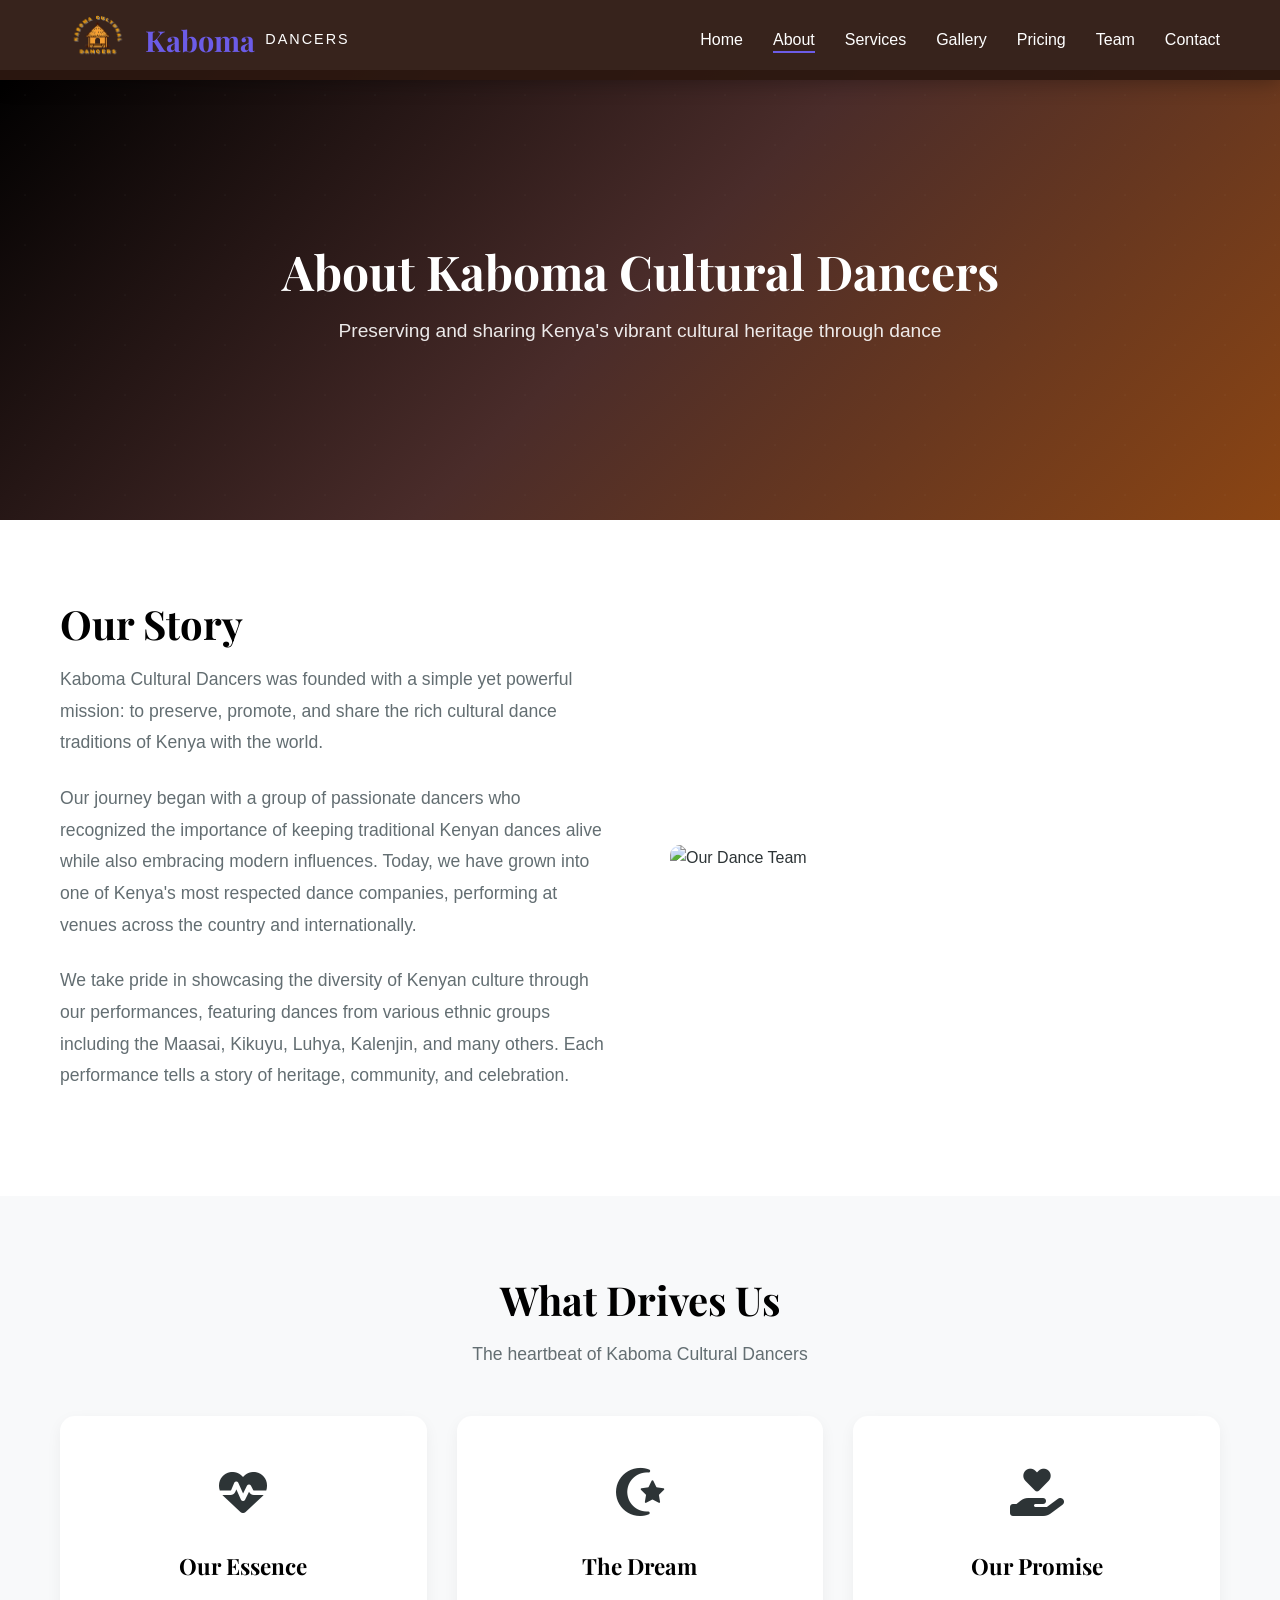
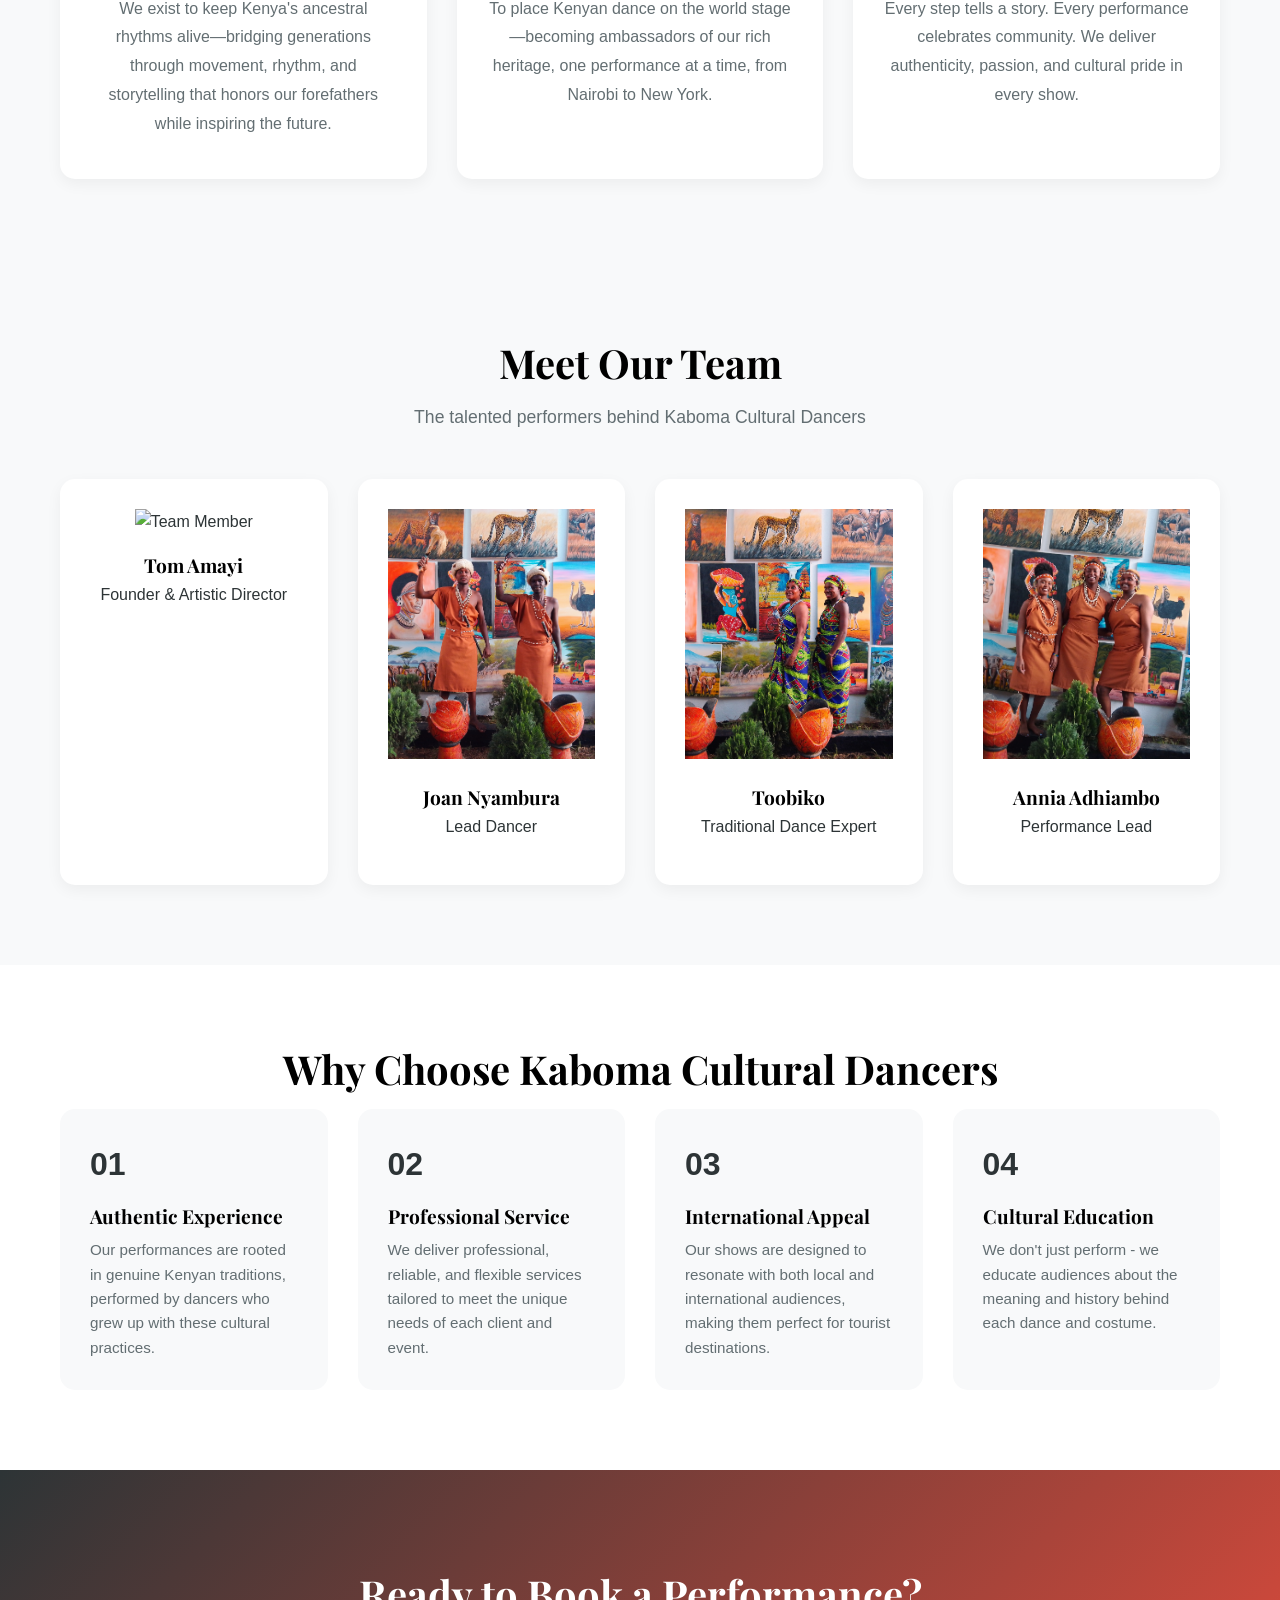
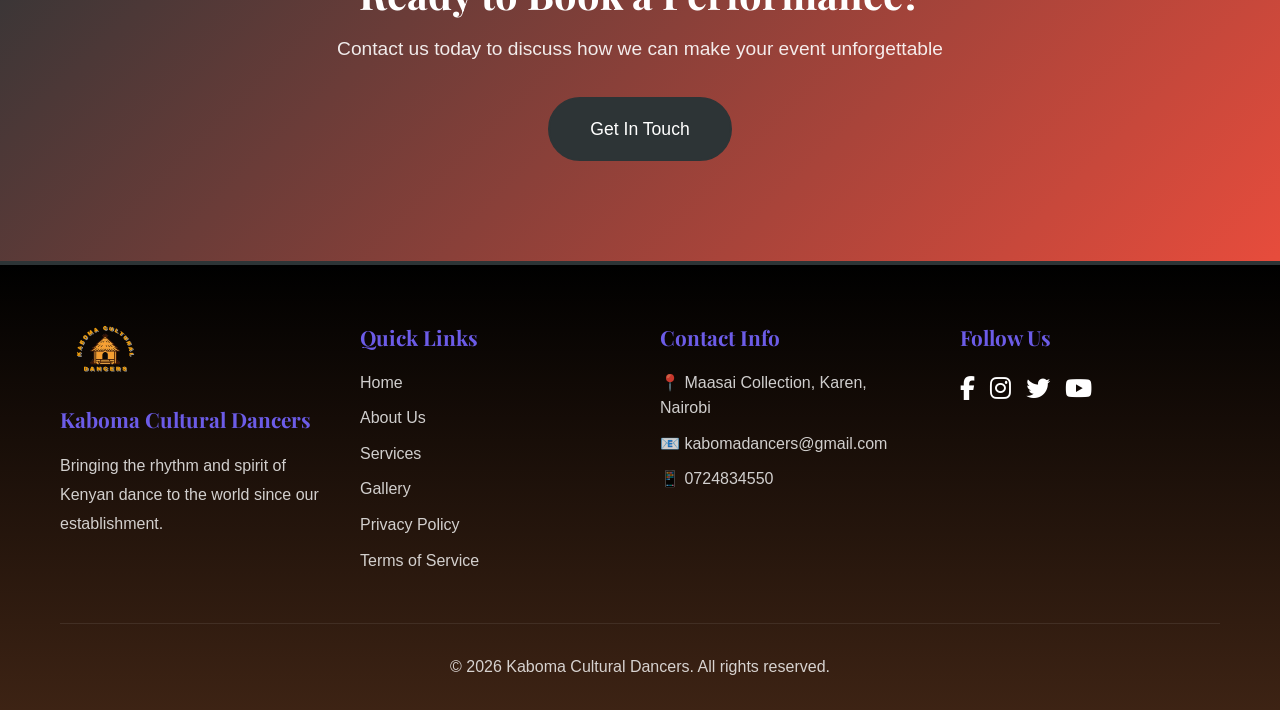
==== commit 95776448: "Update about.html" ====
--- a/about.html
+++ b/about.html
@@ -124,7 +124,7 @@
                     <div class="team-image">
                         <img src="images/team/team-4.jpg" alt="Team Member" style="width: 100%; height: 250px; object-fit: cover;">
                     </div>
-                    <h3>Anyi Adhiambo</h3>
+                    <h3>Annia Adhiambo</h3>
                     <p class="team-role">Performance Lead</p>
                 </div>
             </div>
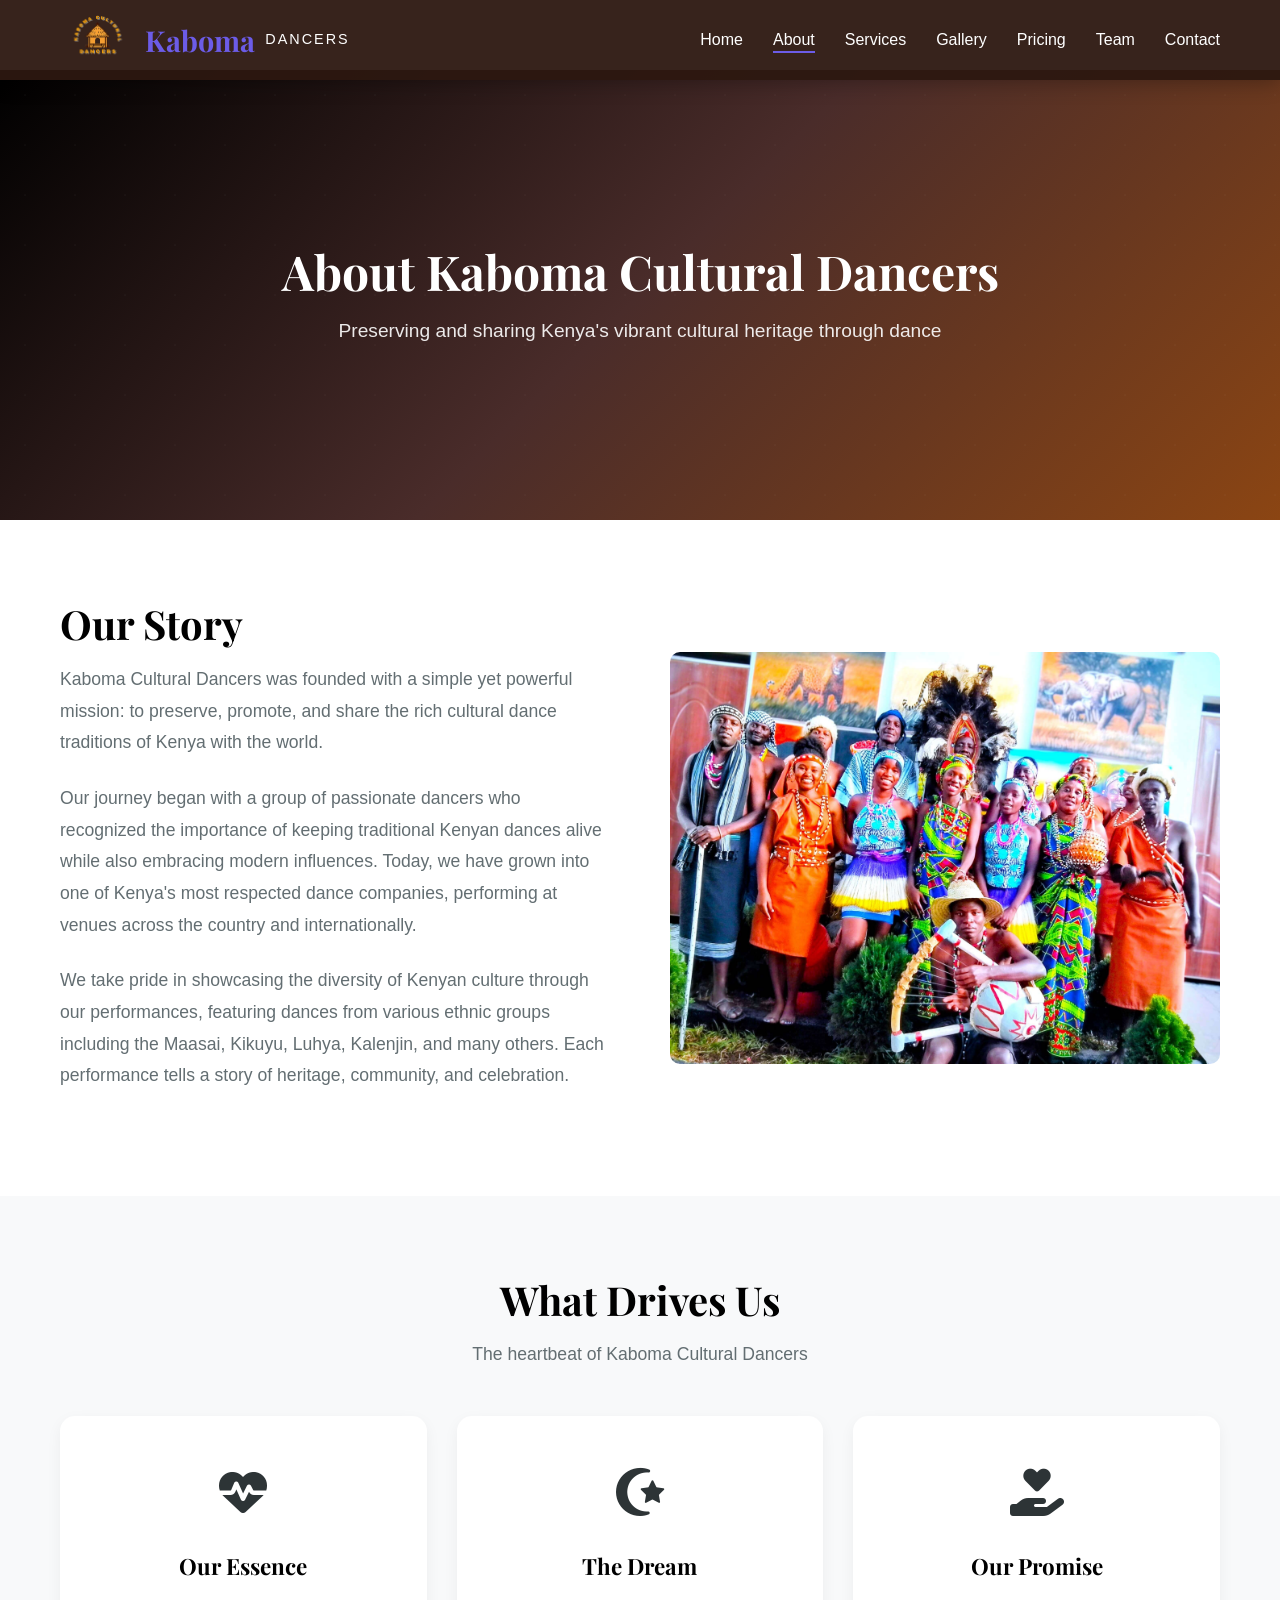
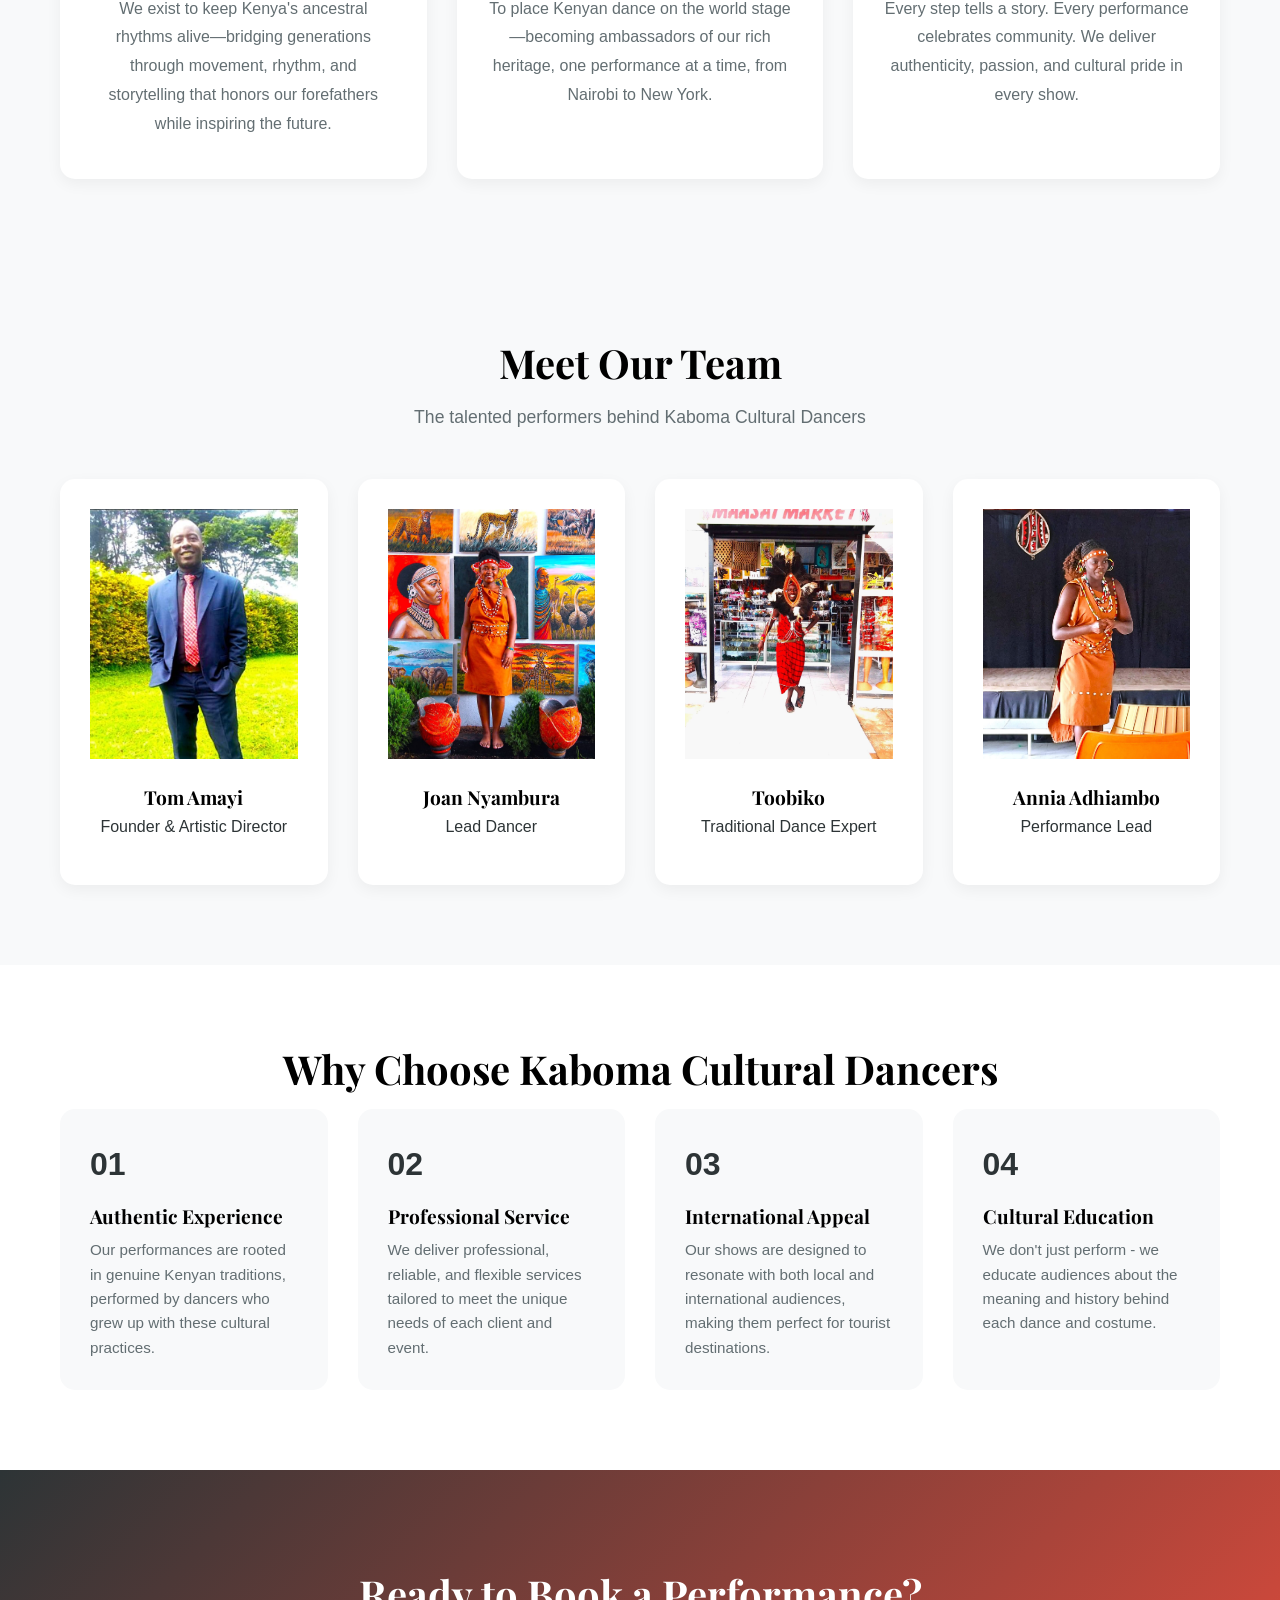
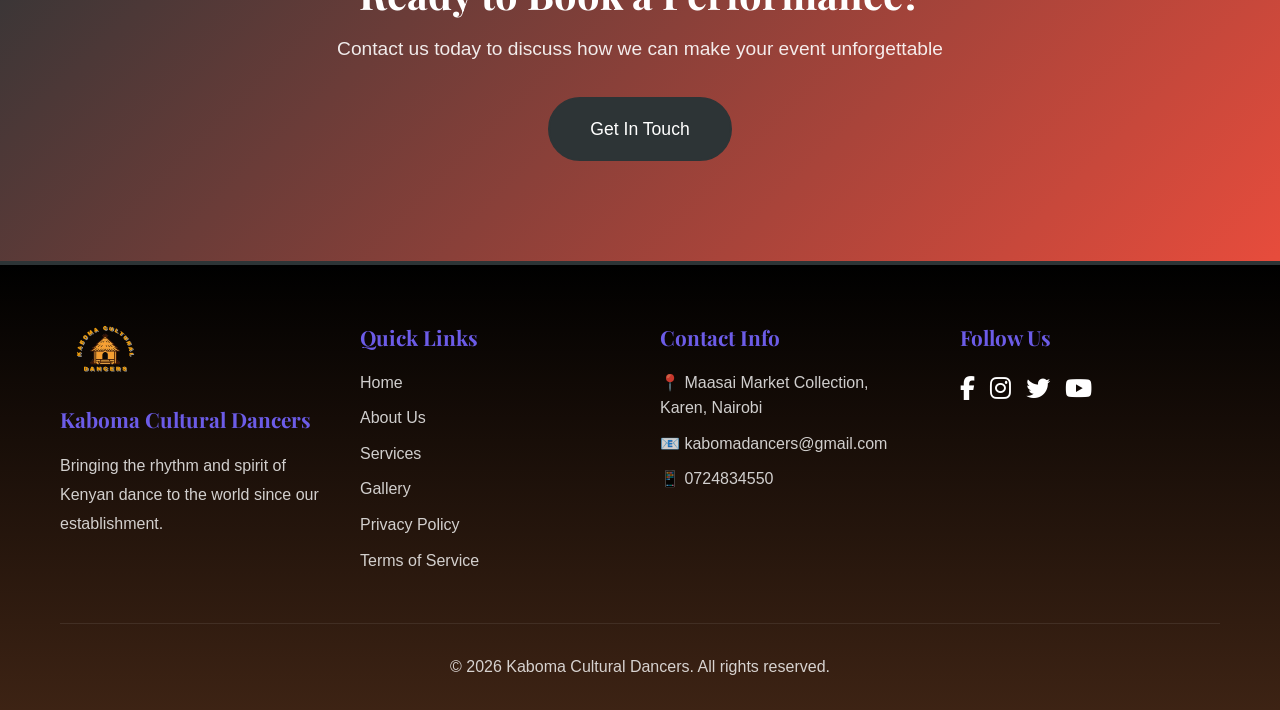
==== commit fd4fff1f: "Fix HTML encoding issues in about.html" ====
--- a/about.html
+++ b/about.html
@@ -194,7 +194,7 @@
                 <div class="footer-section">
                     <h3>Contact Info</h3>
                     <ul>
-                        <li>📍 Maasai Collection, Karen, Nairobi</li>
+                        <li>📍 Maasai Market Collection, Karen, Nairobi</li>
                         <li>📧 <a href="mailto:kabomadancers@gmail.com">kabomadancers@gmail.com</a></li>
                         <li>📱 <a href="tel:0724834550">0724834550</a></li>
                     </ul>
--- a/styles.css
+++ b/styles.css
@@ -2498,7 +2498,7 @@
     background-size: cover;
     background-position: center;
     opacity: 0;
-    animation: slideShow 15s infinite;
+    animation: slideShow 30s infinite;
 }
 
 .slide1 {
@@ -2507,12 +2507,12 @@
 
 .slide2 {
     background-image: url("images/hero2.jpg");
-    animation-delay: 5s;
+    animation-delay: 10s;
 }
 
 .slide3 {
     background-image: url("images/hero3.jpg");
-    animation-delay: 10s;
+    animation-delay: 20s;
 }
 
 @keyframes slideShow {
